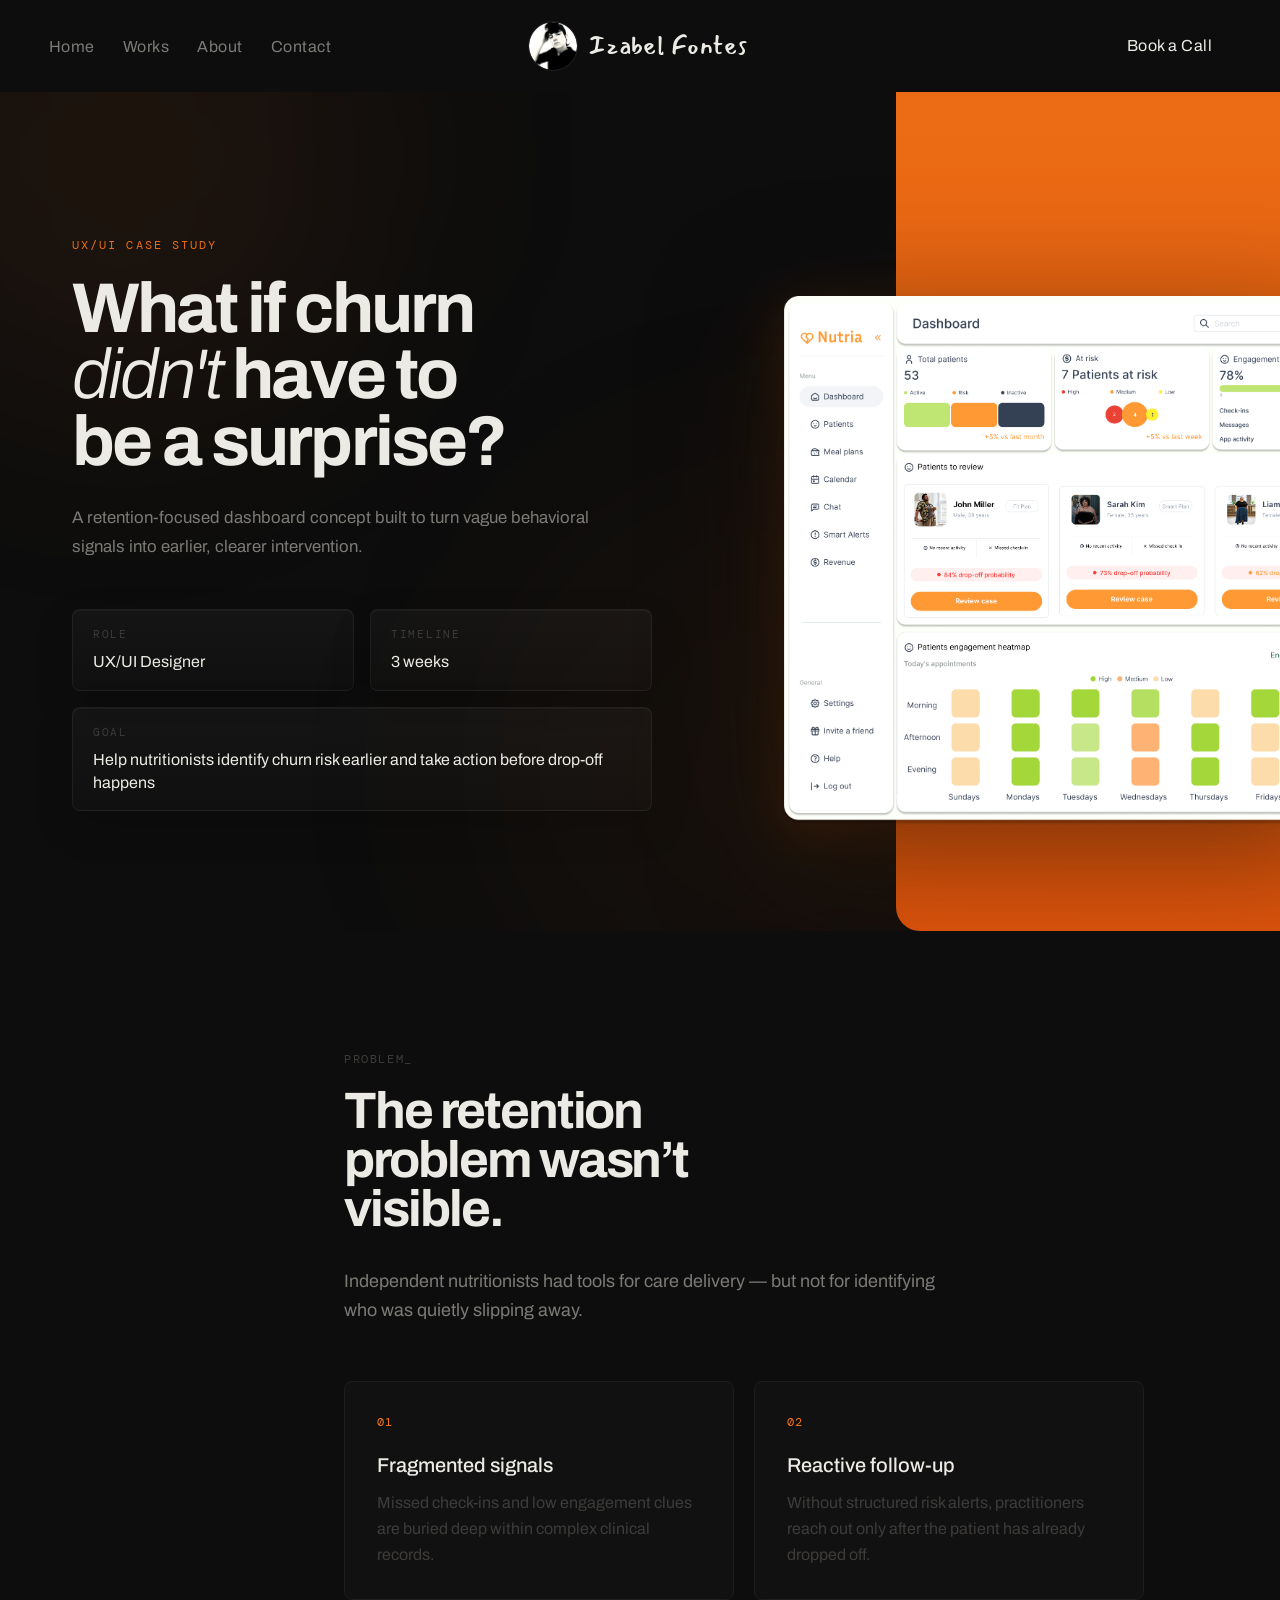
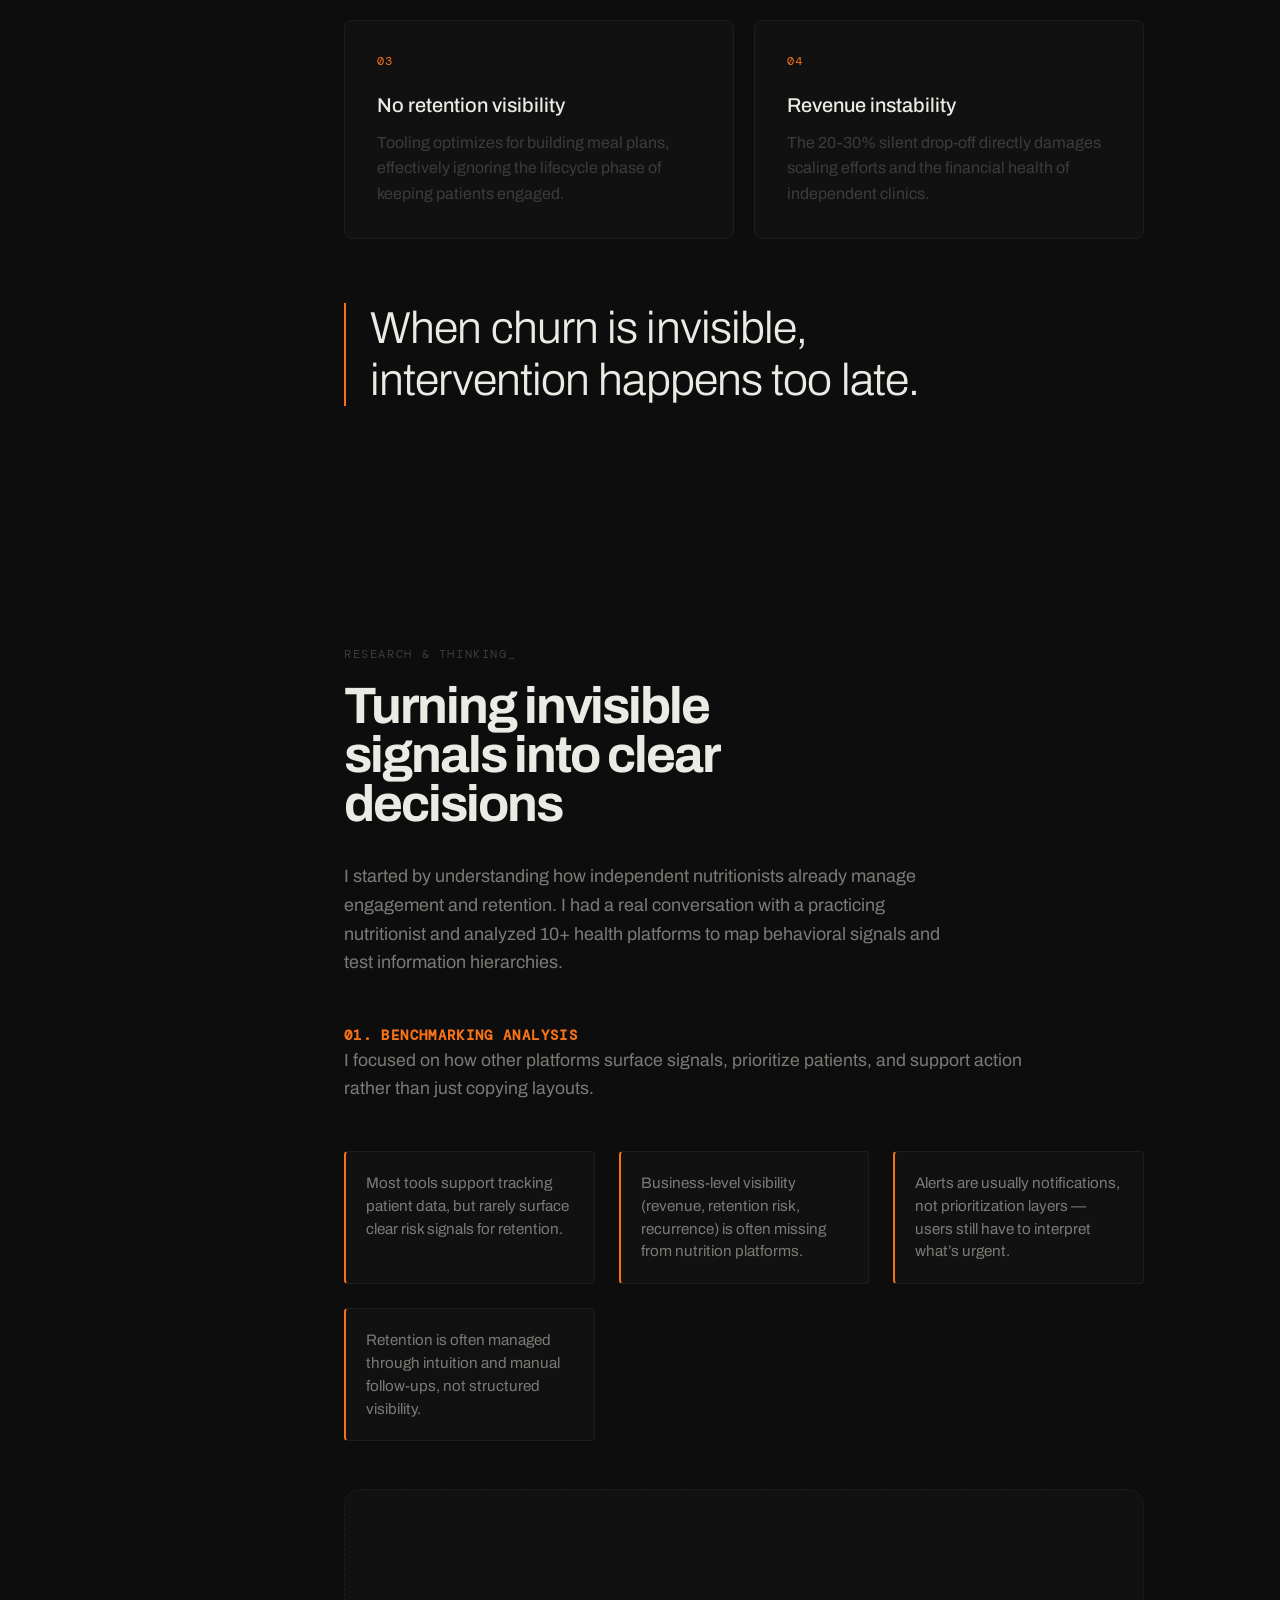
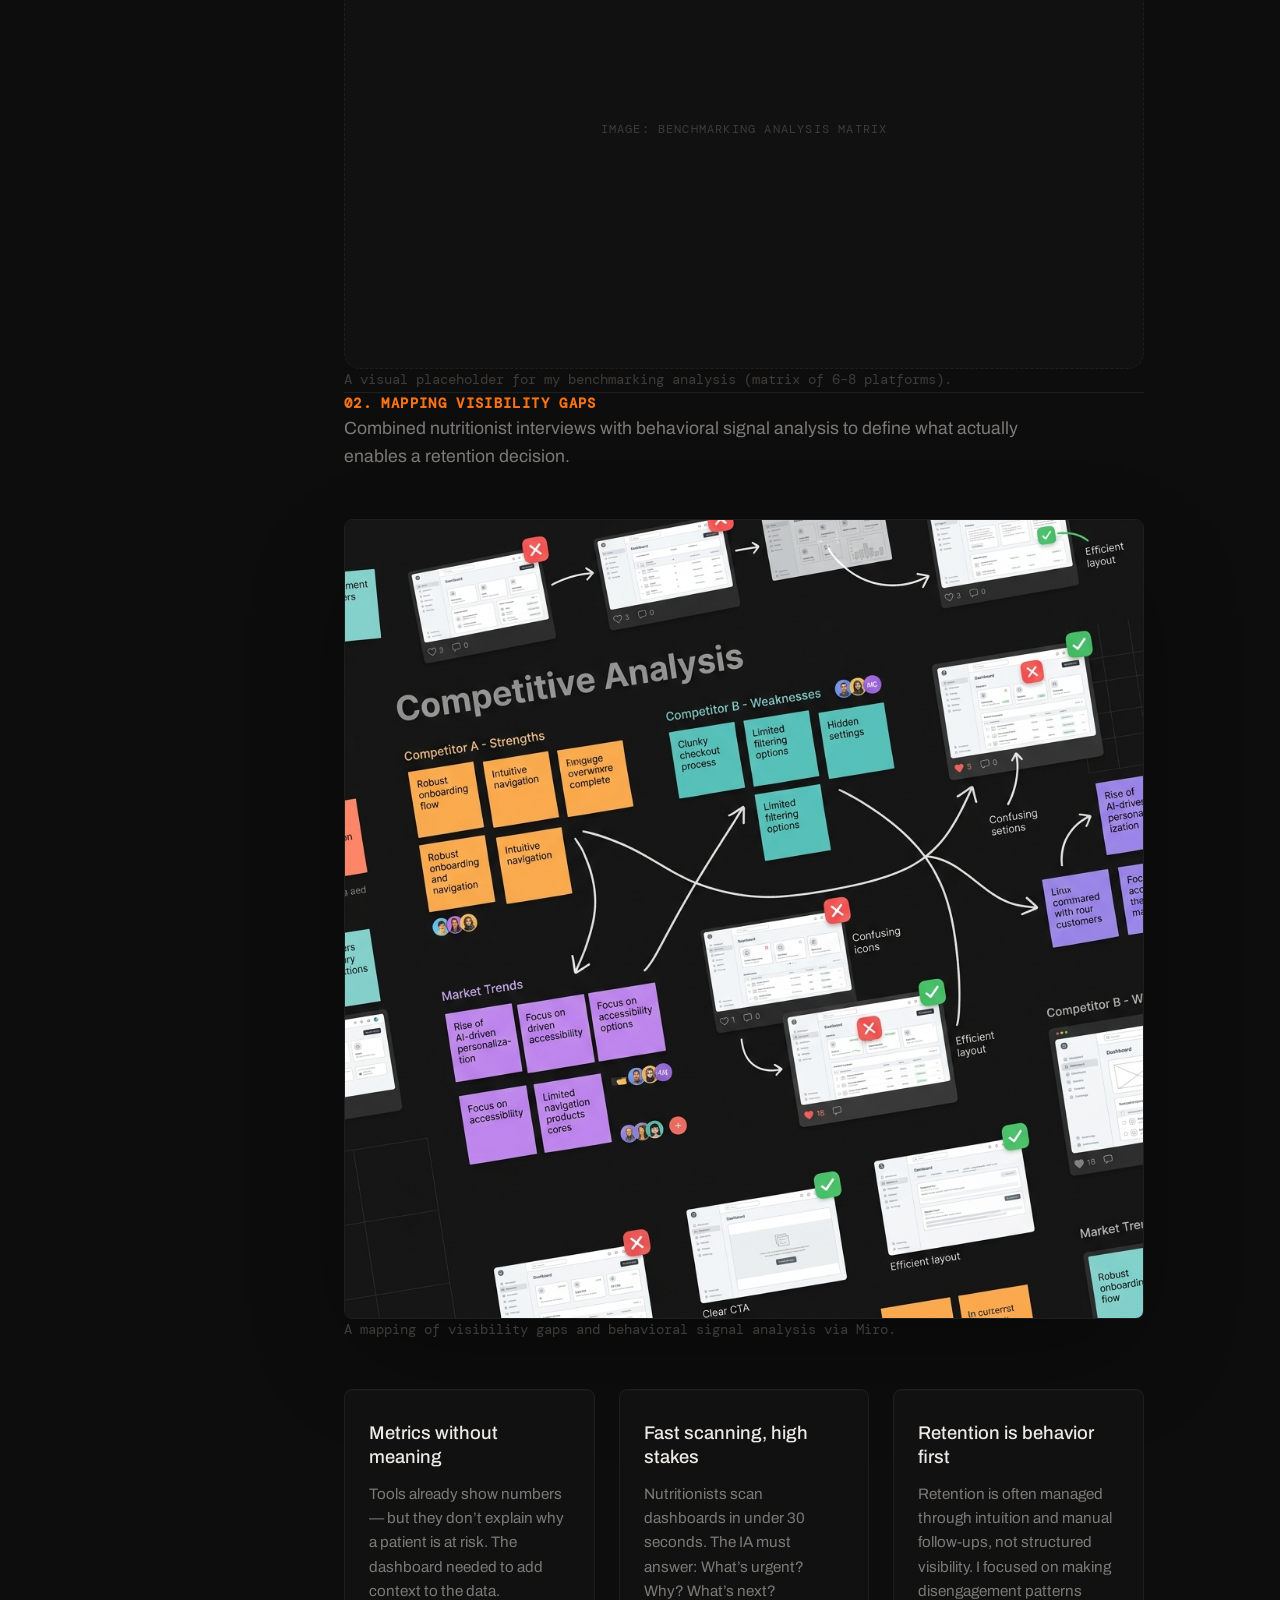
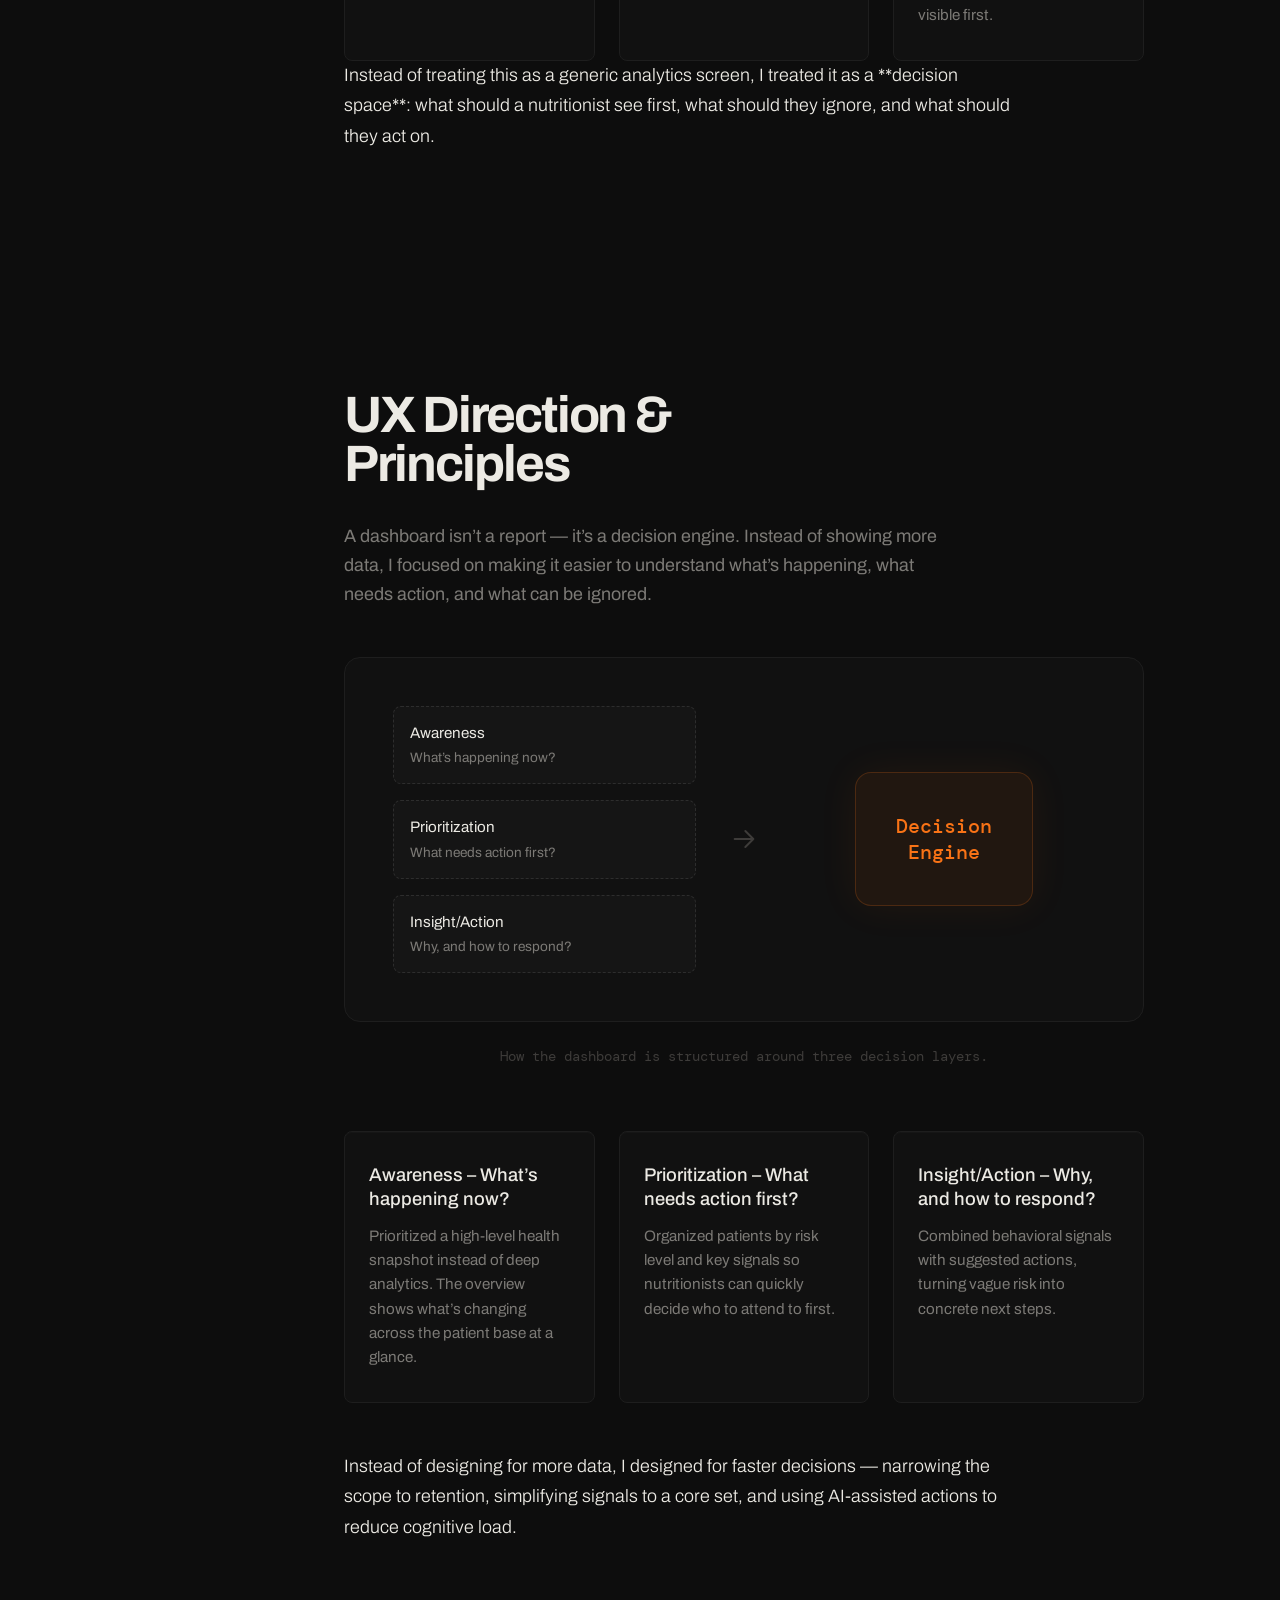
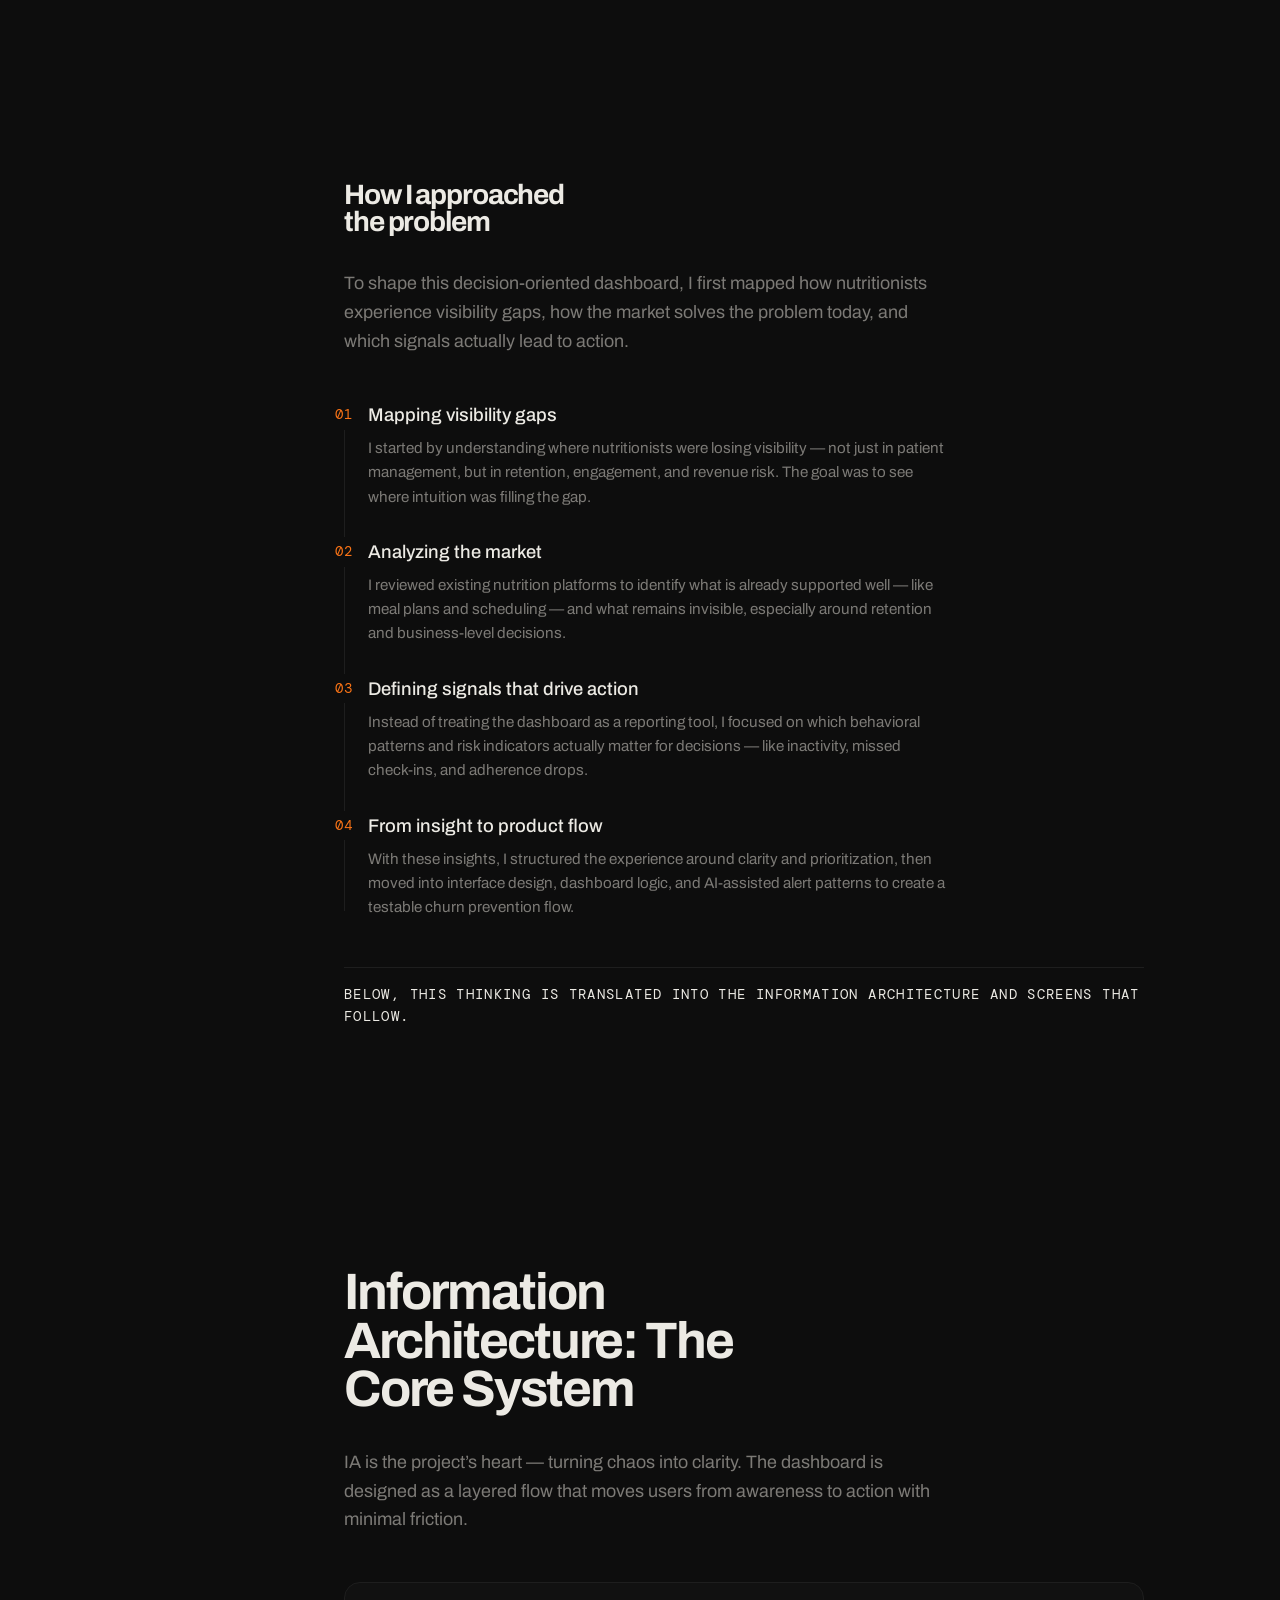
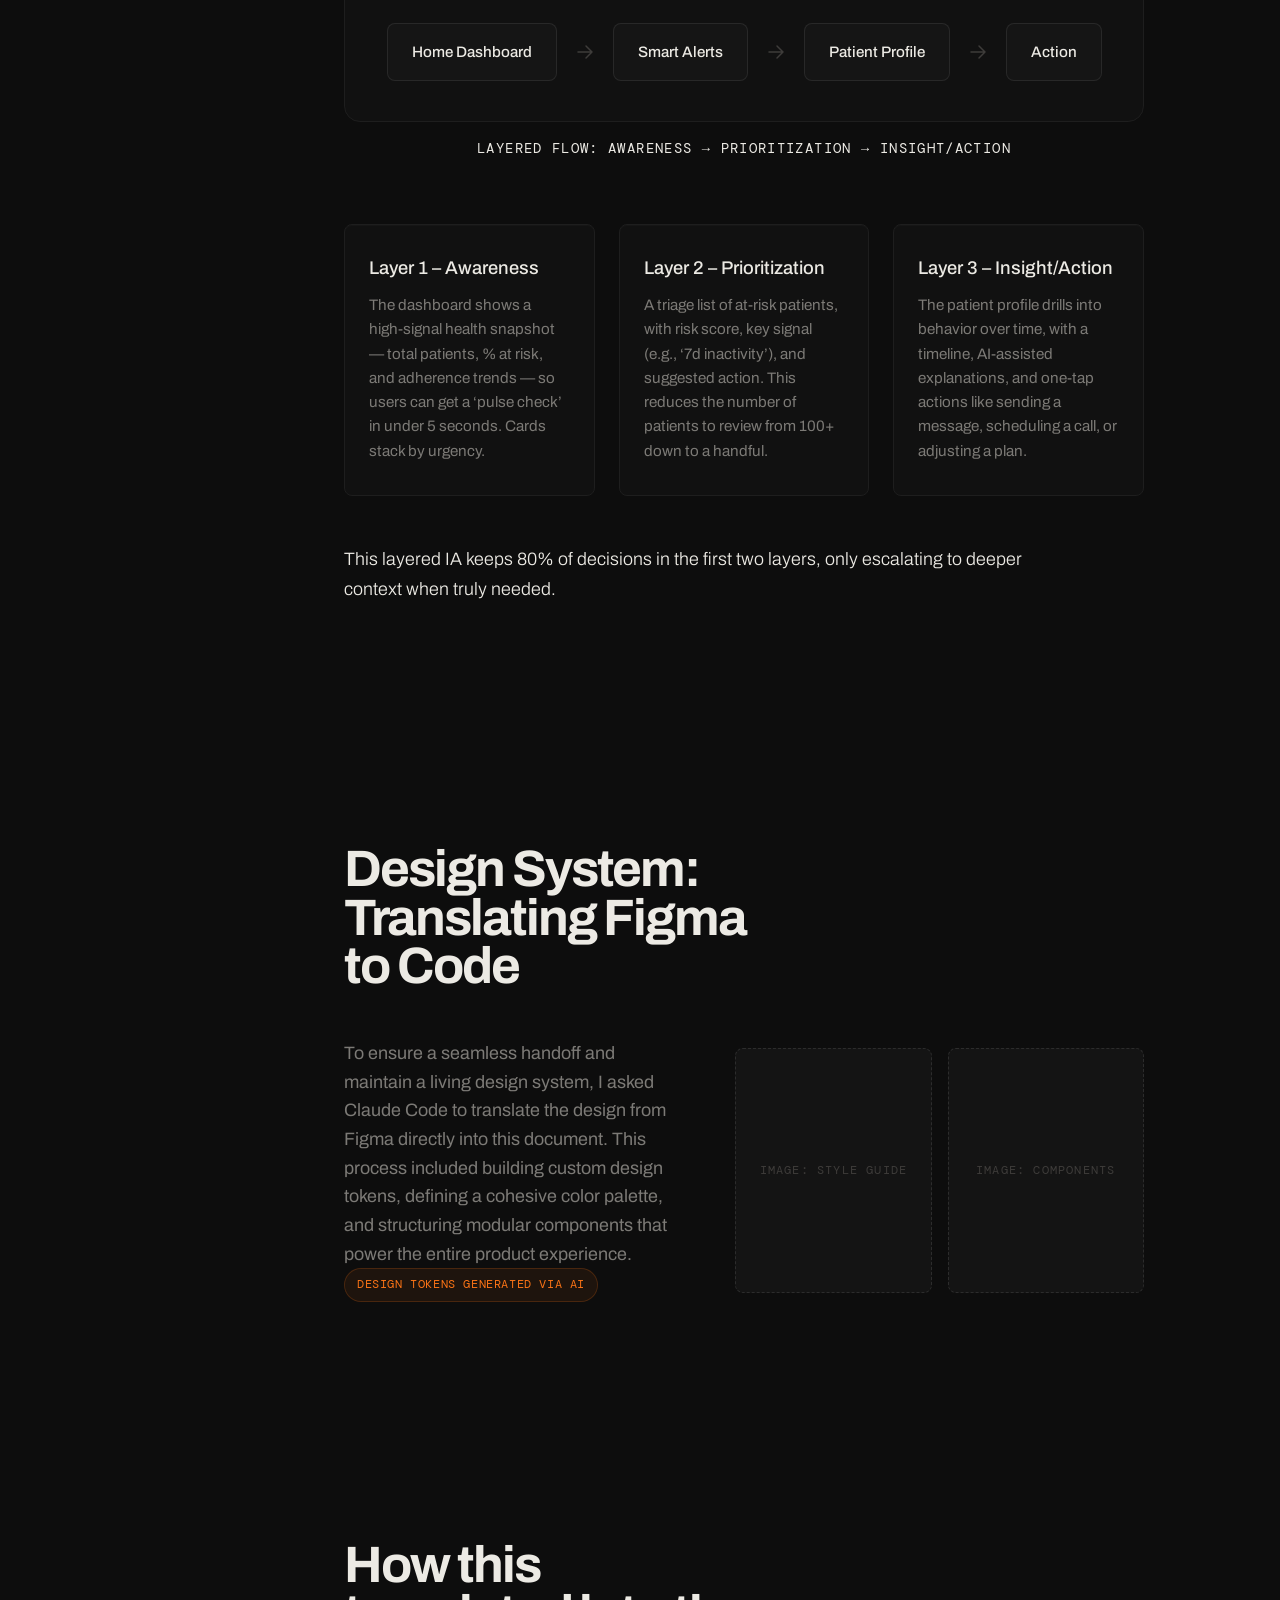
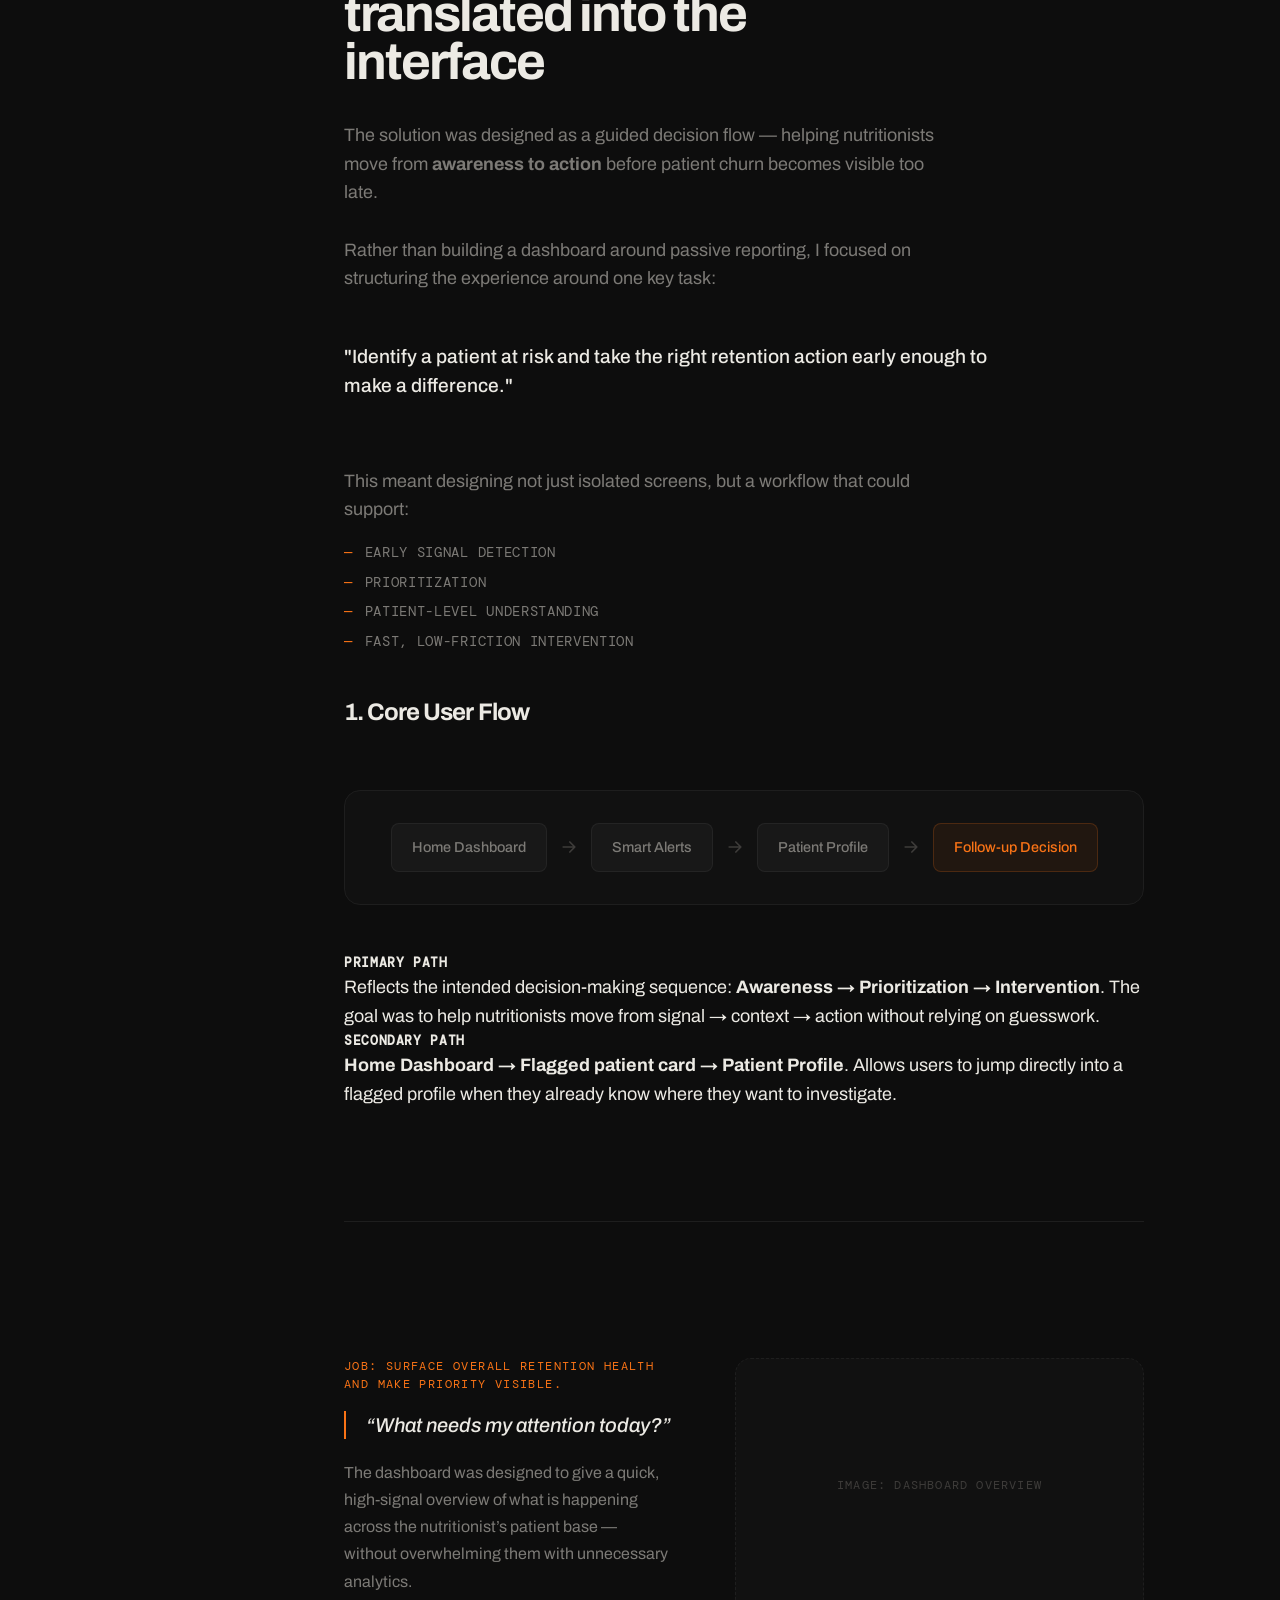
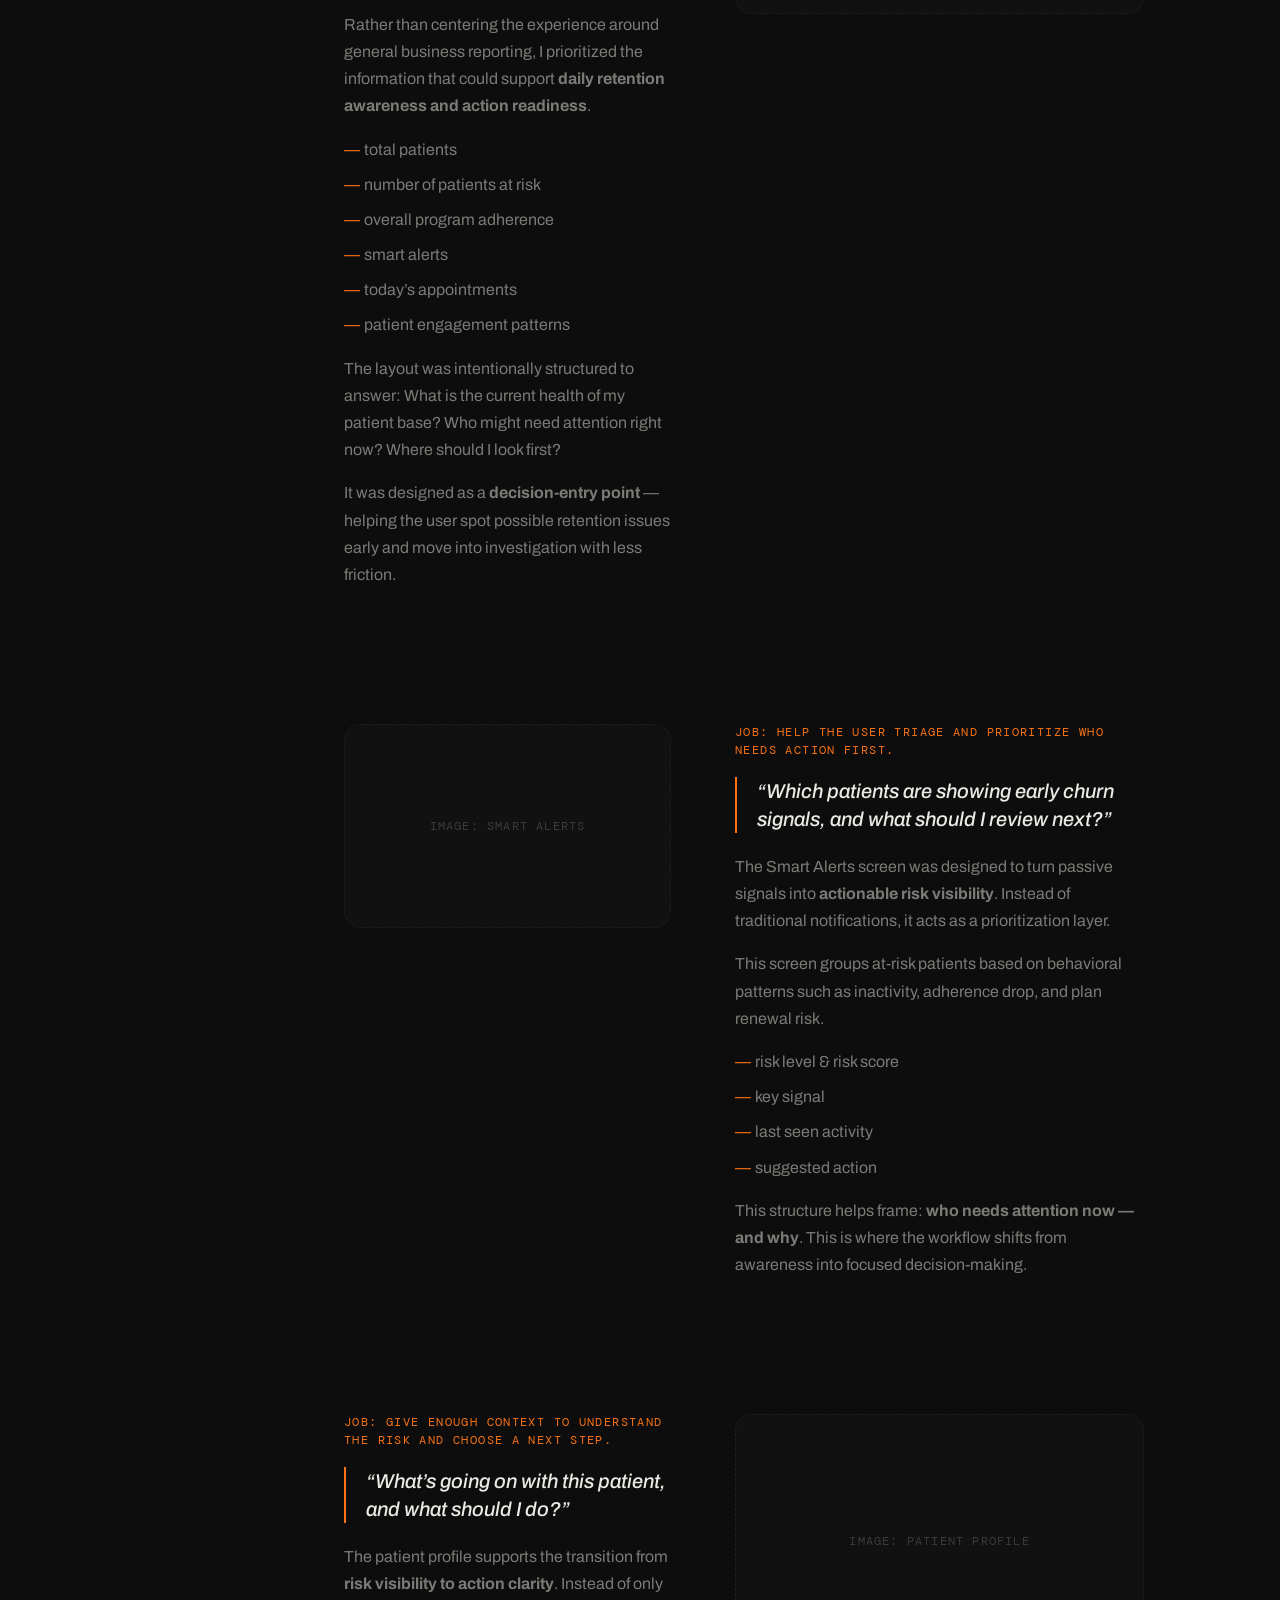
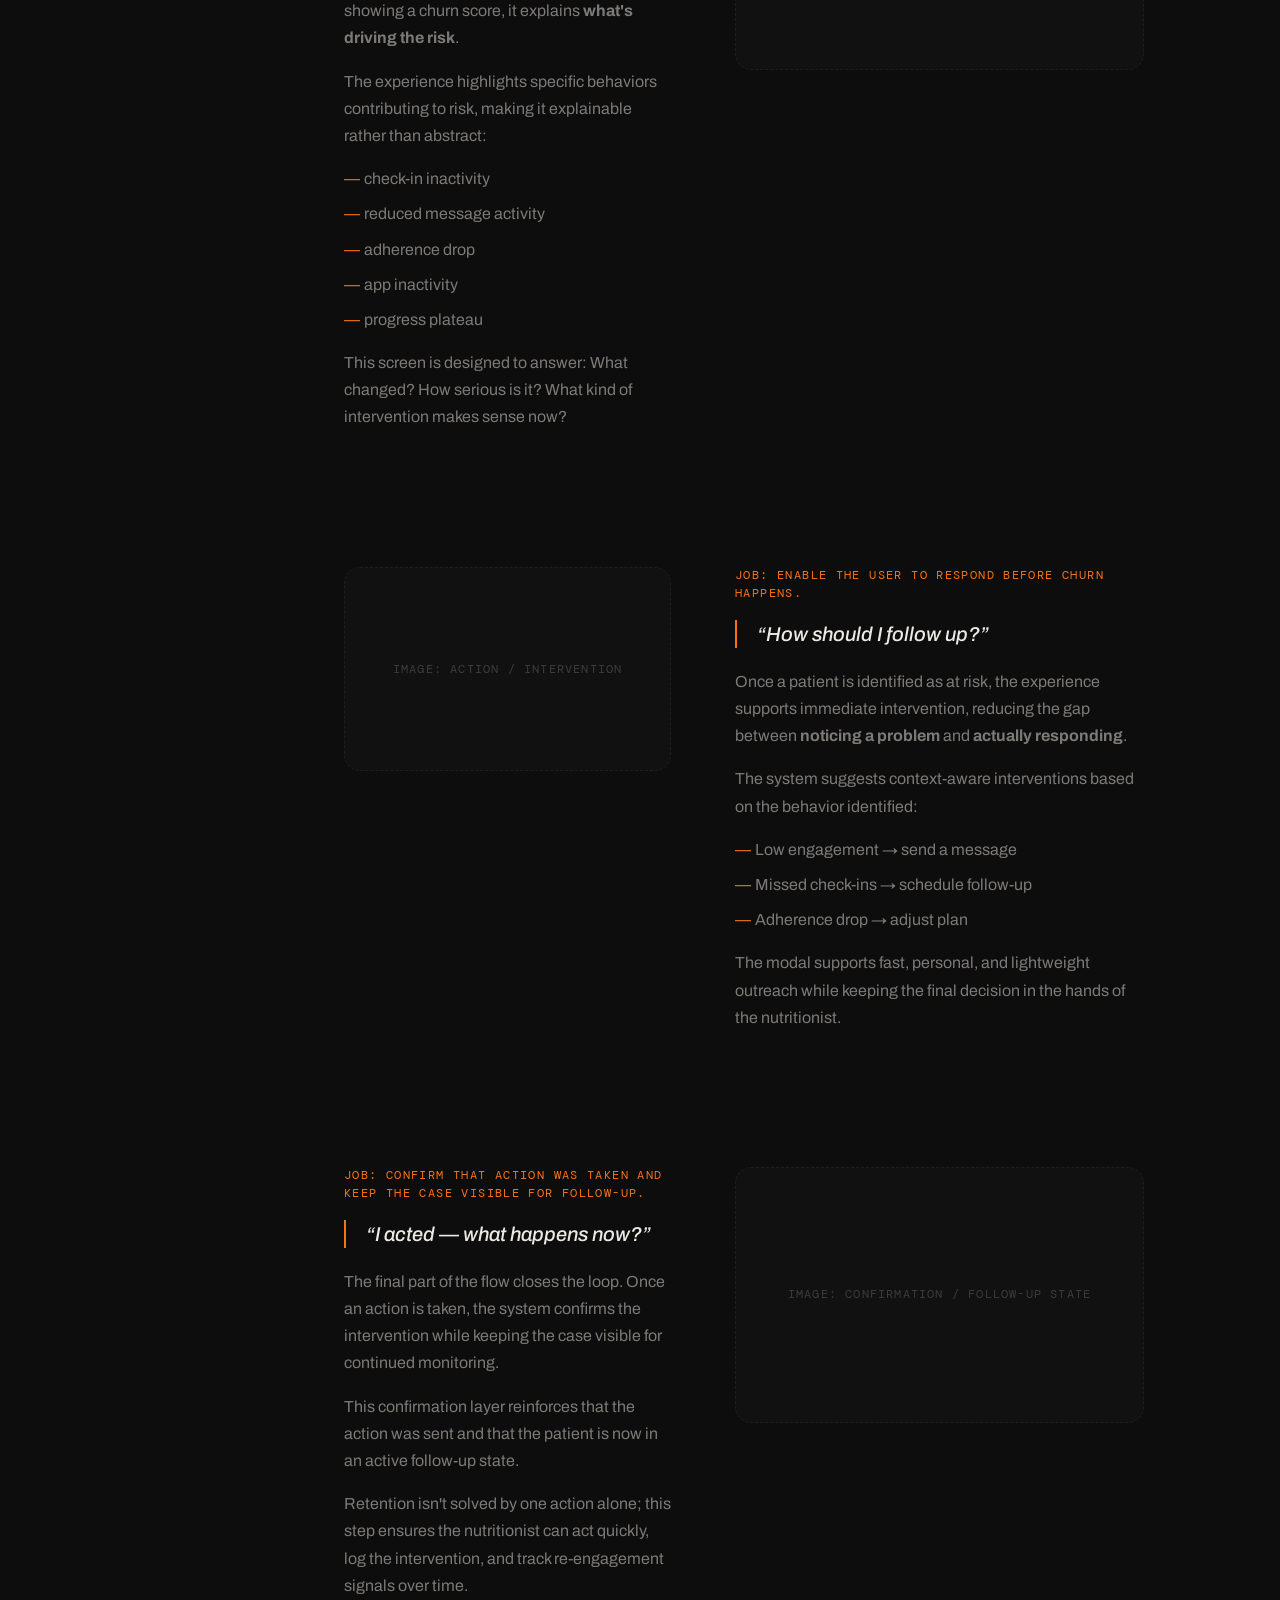
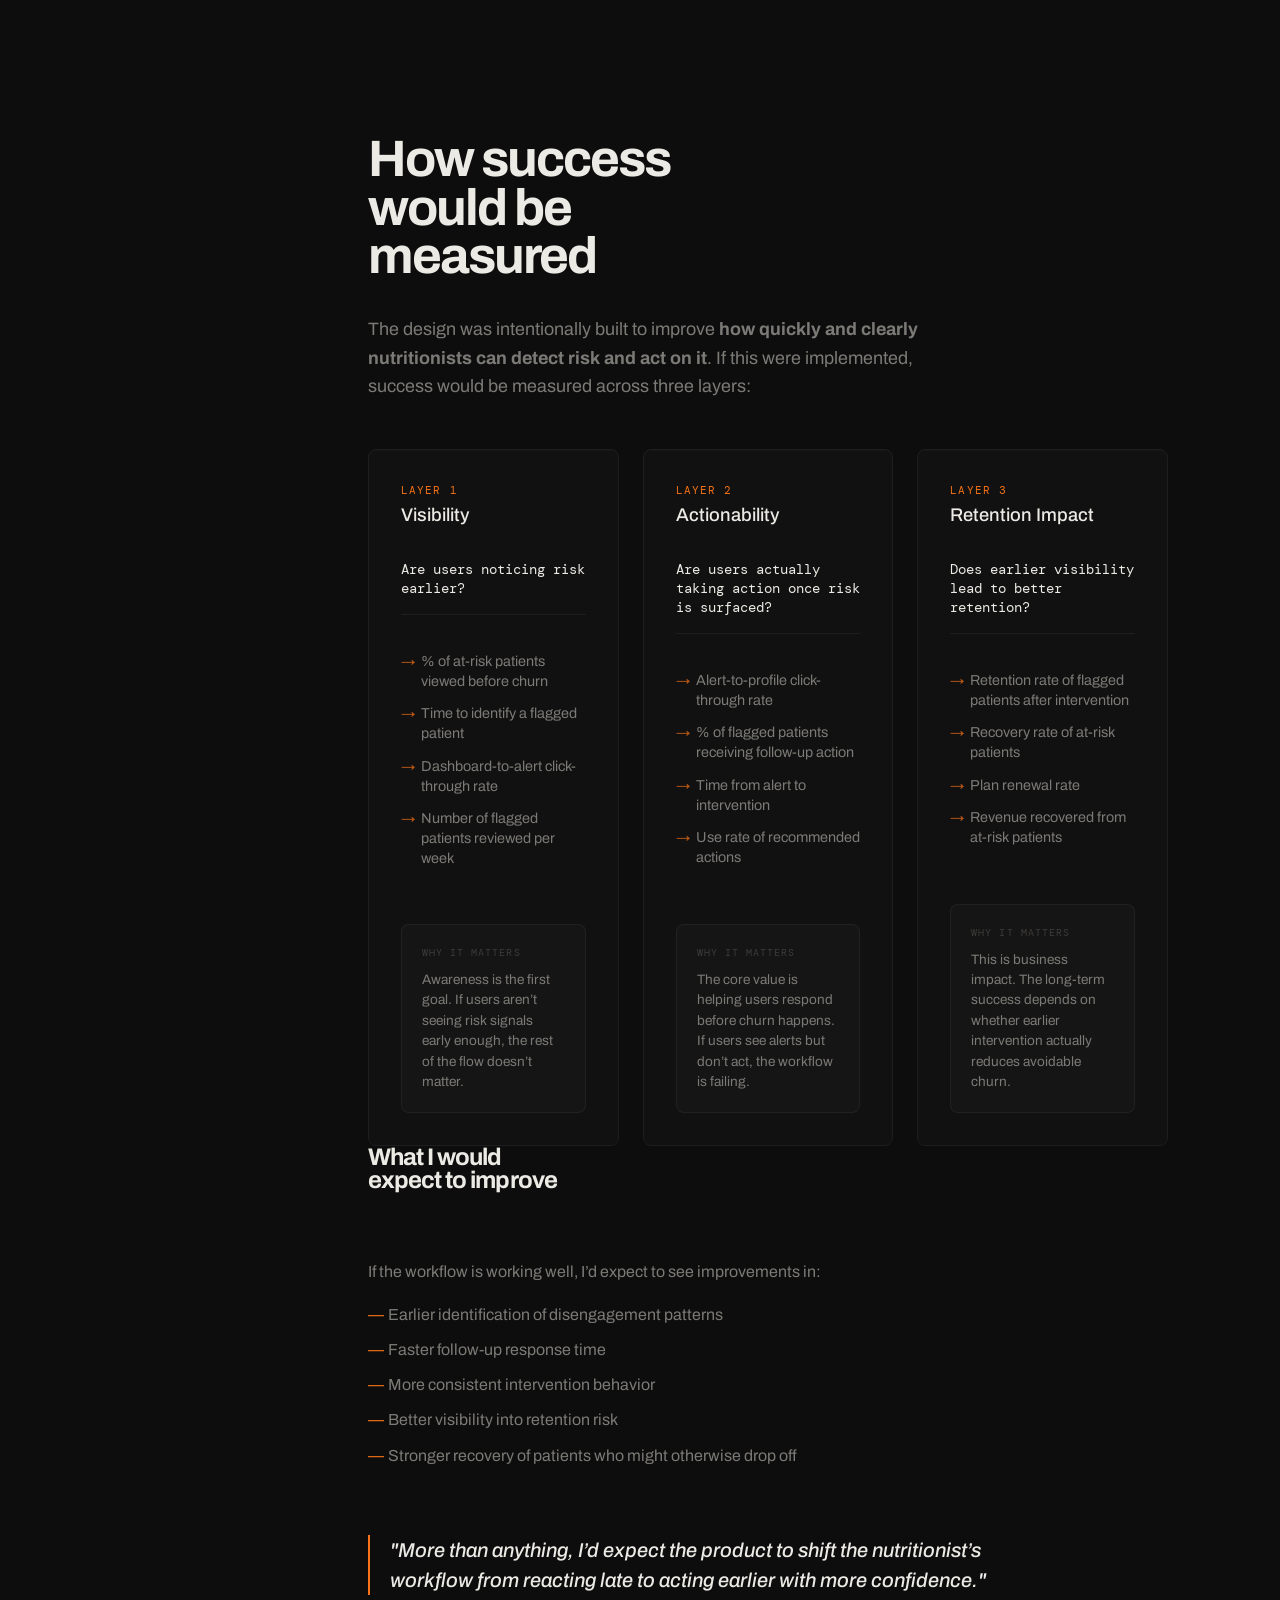
==== Projects/nutria/nutria.html @ dfd11c9e "feat: complete Nutria case study with research visuals, strategic impact, and refined storytelling" ====
<!DOCTYPE html>
<html lang="en">

<head>
  <meta charset="UTF-8" />
  <meta name="viewport" content="width=device-width, initial-scale=1.0" />
  <title>Nutria — Case Study</title>

  <!-- Fonts -->
  <link rel="preconnect" href="https://fonts.googleapis.com" />
  <link rel="preconnect" href="https://fonts.gstatic.com" crossorigin />
  <link
    href="https://fonts.googleapis.com/css2?family=Playfair+Display:ital,wght@0,400;0,700;0,900;1,400;1,700&family=Source+Serif+4:ital,opsz,wght@0,8..60,300;0,8..60,400;0,8..60,500;1,8..60,300;1,8..60,400&family=JetBrains+Mono:wght@400;500&display=swap"
    rel="stylesheet" />
  <link
    href="https://fonts.googleapis.com/css2?family=Archivo:ital,wght@0,300;0,400;0,500;0,600;0,700;1,300;1,400&family=Cormorant+Garamond:ital,wght@0,400;0,500;1,400;1,500;1,600&family=DM+Mono:ital,wght@0,300;0,400;0,500;1,400&family=Mansalva&display=swap"
    rel="stylesheet" />

  <!-- Styles -->
  <link rel="stylesheet" href="../../style.css" />
  <link rel="stylesheet" href="./style.css" />
</head>

<body>

  <!-- ============================================================
       NAV — links LEFT · name CENTER · CTA RIGHT
       ============================================================ -->
  <nav id="nav">

    <!-- Left: navigation links -->
    <ul class="nav-links">
      <li><a href="../../index.html">Home</a></li>
      <li><a href="../../index.html#works">Works</a></li>
      <li><a href="../../index.html#about">About</a></li>
      <li><a href="../../index.html#contact">Contact</a></li>
    </ul>

    <!-- Center: photo + name → email on scroll -->
    <div class="nav-center">
      <div class="nav-brand">
        <div class="nav-photo">
          <img src="../../assets/images/izzy.png" alt="Izabel Fontes">
        </div>
        <div class="nav-text-swap">
          <span class="nav-name">Izabel Fontes</span>
          <a href="mailto:fontez.izabel@gmail.com?subject=Vamos%20conversar"
            class="nav-email mono">fontez.izabel@gmail.com</a>
        </div>
      </div>
    </div>

    <!-- Right: CTA -->
    <div class="nav-right">
      <a href="https://calendly.com/izabel-fontes/15min" class="btn-nav" target="_blank" rel="noopener">Book a Call</a>
    </div>

  </nav>

  <main class="case-study-page">

    <!-- HERO -->
    <section class="case-hero" id="overview">

      <div class="case-orb case-orb-1" aria-hidden="true"></div>
      <div class="case-orb case-orb-2" aria-hidden="true"></div>
      <div class="case-hero-accent" aria-hidden="true"></div>

      <div class="case-hero-layout">

        <div class="case-hero-copy reveal">
          <p class="case-eyebrow mono">UX/UI Case Study</p>

          <h1 class="case-title">
            What if churn<br />
            <em class="case-title-em">didn't</em> have to<br />
            be a surprise?
          </h1>

          <p class="case-description">
            A retention-focused dashboard concept built to turn vague behavioral
            signals into earlier, clearer intervention.
          </p>

          <div class="case-meta-bento">

            <div class="case-meta-card reveal reveal-delay-1">
              <span class="case-meta-label mono">Role</span>
              <p>UX/UI Designer</p>
            </div>

            <div class="case-meta-card reveal reveal-delay-2">
              <span class="case-meta-label mono">Timeline</span>
              <p>3 weeks</p>
            </div>

            <div class="case-meta-card case-meta-card--wide reveal reveal-delay-3">
              <span class="case-meta-label mono">Goal</span>
              <p>
                Help nutritionists identify churn risk earlier and take action before drop-off happens
              </p>
            </div>

          </div>
        </div>

        <div class="case-hero-visual reveal reveal-delay-2">
          <img src="../../assets/images/nutria_hero_image.png" alt="Nutria dashboard preview" loading="eager"
            decoding="async" />
        </div>

      </div>
    </section>


    <!-- PROBLEM -->
    <section class="case-section case-challenge" id="problem">
      <div class="case-section-inner">

        <div class="case-section-heading reveal">
          <p class="case-section-eyebrow mono">Problem_</p>
          <h2 class="case-section-title">
            The retention problem wasn’t visible.
          </h2>
          <p class="case-section-subtitle">
            Independent nutritionists had tools for care delivery — but not for identifying who was quietly slipping
            away.
          </p>
        </div>

        <div class="case-problem-grid reveal">
          <div class="case-problem-card">
            <span class="problem-card-icon">01</span>
            <h3 class="problem-card-title">Fragmented signals</h3>
            <p class="problem-card-desc">Missed check-ins and low engagement clues are buried deep within complex
              clinical records.</p>
          </div>
          <div class="case-problem-card">
            <span class="problem-card-icon">02</span>
            <h3 class="problem-card-title">Reactive follow-up</h3>
            <p class="problem-card-desc">Without structured risk alerts, practitioners reach out only after the patient
              has already dropped off.</p>
          </div>
          <div class="case-problem-card">
            <span class="problem-card-icon">03</span>
            <h3 class="problem-card-title">No retention visibility</h3>
            <p class="problem-card-desc">Tooling optimizes for building meal plans, effectively ignoring the lifecycle
              phase of keeping patients engaged.</p>
          </div>
          <div class="case-problem-card">
            <span class="problem-card-icon">04</span>
            <h3 class="problem-card-title">Revenue instability</h3>
            <p class="problem-card-desc">The 20-30% silent drop-off directly damages scaling efforts and the financial
              health of independent clinics.</p>
          </div>
        </div>

        <div class="case-problem-insight reveal reveal-delay-1">
          <h3 class="insight-text">When churn is invisible,<br> intervention happens too late.</h3>
        </div>

      </div>
    </section>

    <!-- RESEARCH -->
    <!-- RESEARCH & THINKING -->
    <section class="case-section case-research" id="research">
      <div class="case-section-inner">

        <div class="case-section-heading reveal">
          <p class="case-section-eyebrow mono">Research & Thinking_</p>
          <h2 class="case-section-title">Turning invisible signals into clear decisions</h2>
          <p class="case-section-subtitle">
            I started by understanding how independent nutritionists already manage engagement and retention. I had a real conversation with a practicing nutritionist and analyzed 10+ health platforms to map behavioral signals and test information hierarchies.
          </p>
        </div>

        <!-- Part 1: Benchmarking -->
        <div class="research-sub-section reveal mt-5">
          <h3 class="research-sub-title mono">01. Benchmarking Analysis</h3>
          <p class="research-sub-desc mt-2">I focused on how other platforms surface signals, prioritize patients, and support action rather than just copying layouts.</p>
          
          <div class="benchmarking-insights mt-4">
            <div class="benchmarking-card">
              <p class="benchmarking-card-text">Most tools support tracking patient data, but rarely surface clear risk signals for retention.</p>
            </div>
            <div class="benchmarking-card">
              <p class="benchmarking-card-text">Business-level visibility (revenue, retention risk, recurrence) is often missing from nutrition platforms.</p>
            </div>
            <div class="benchmarking-card">
              <p class="benchmarking-card-text">Alerts are usually notifications, not prioritization layers — users still have to interpret what’s urgent.</p>
            </div>
            <div class="benchmarking-card">
              <p class="benchmarking-card-text">Retention is often managed through intuition and manual follow‑ups, not structured visibility.</p>
            </div>
          </div>

          <div class="benchmarking-snapshot mt-5">
            <div class="benchmarking-visual-placeholder">
              <span>Image: Benchmarking Analysis Matrix</span>
            </div>
            <p class="diagram-caption">A visual placeholder for my benchmarking analysis (matrix of 6–8 platforms).</p>
          </div>
        </div>

        <!-- Part 2: Thinking & Gaps -->
        <div class="research-sub-section reveal mt-5 pt-5" style="border-top: 1px solid var(--border);">
          <h3 class="research-sub-title mono">02. Mapping Visibility Gaps</h3>
          <p class="research-sub-desc mt-2">Combined nutritionist interviews with behavioral signal analysis to define what actually enables a retention decision.</p>

          <div class="case-research-snapshot mt-4">
            <img src="assets/research_figjam.png" alt="UX Research Board" class="research-figjam-image">
            <p class="diagram-caption">A mapping of visibility gaps and behavioral signal analysis via Miro.</p>
          </div>

          <div class="case-research-grid mt-4">
            <div class="case-research-card">
              <h3 class="research-card-title">Metrics without meaning</h3>
              <p class="research-card-desc">Tools already show numbers — but they don’t explain why a patient is at risk. The dashboard needed to add context to the data.</p>
            </div>
            <div class="case-research-card">
              <h3 class="research-card-title">Fast scanning, high stakes</h3>
              <p class="research-card-desc">Nutritionists scan dashboards in under 30 seconds. The IA must answer: What’s urgent? Why? What’s next?</p>
            </div>
            <div class="case-research-card">
              <h3 class="research-card-title">Retention is behavior first</h3>
              <p class="research-card-desc">Retention is often managed through intuition and manual follow‑ups, not structured visibility. I focused on making disengagement patterns visible first.</p>
            </div>
          </div>
        </div>

        <div class="case-research-wrapup reveal mt-5">
          <p class="research-wrapup-text">
            Instead of treating this as a generic analytics screen, I treated it as a **decision space**: what should a nutritionist see first, what should they ignore, and what should they act on.
          </p>
        </div>

      </div>
    </section>

        <!-- STRATEGY / UX DIRECTION -->
        <section class="case-section case-strategy" id="strategy">
          <div class="case-section-inner">

            <div class="case-section-heading reveal">
              <h2 class="case-section-title">
                UX Direction & Principles
              </h2>
              <p class="case-section-subtitle mt-2">
                A dashboard isn’t a report — it’s a decision engine. Instead of showing more data, I focused on making it easier to understand what’s happening, what needs action, and what can be ignored.
              </p>
            </div>

            <!-- DIAGRAM -->
            <div class="strategy-diagram-wrap reveal mt-4">
              <div class="strategy-diagram">
                <div class="diagram-inputs">
                  <div class="diagram-box">Awareness<span class="diagram-sub">What’s happening now?</span></div>
                  <div class="diagram-box">Prioritization<span class="diagram-sub">What needs action first?</span></div>
                  <div class="diagram-box">Insight/Action<span class="diagram-sub">Why, and how to respond?</span></div>
                </div>
                <div class="diagram-arrow">
                  <svg width="32" height="32" viewBox="0 0 24 24" fill="none" stroke="currentColor"><path d="M5 12h14m0 0l-6-6m6 6l-6 6" stroke-width="1.5" stroke-linecap="round" stroke-linejoin="round"/></svg>
                </div>
                <div class="diagram-core">
                  <div class="diagram-core-box">Decision<br>Engine</div>
                </div>
              </div>
              <p class="diagram-caption">How the dashboard is structured around three decision layers.</p>
            </div>

            <!-- CARDS -->
            <div class="case-research-grid reveal mt-4">
              <div class="case-research-card">
                <h3 class="research-card-title">Awareness – What’s happening now?</h3>
                <p class="research-card-desc">Prioritized a high‑level health snapshot instead of deep analytics. The overview shows what’s changing across the patient base at a glance.</p>
              </div>
              <div class="case-research-card">
                <h3 class="research-card-title">Prioritization – What needs action first?</h3>
                <p class="research-card-desc">Organized patients by risk level and key signals so nutritionists can quickly decide who to attend to first.</p>
              </div>
              <div class="case-research-card">
                <h3 class="research-card-title">Insight/Action – Why, and how to respond?</h3>
                <p class="research-card-desc">Combined behavioral signals with suggested actions, turning vague risk into concrete next steps.</p>
              </div>
            </div>

            <!-- WRAPUP -->
            <div class="case-research-wrapup reveal mt-4">
              <p class="research-wrapup-text">
                Instead of designing for more data, I designed for faster decisions — narrowing the scope to retention, simplifying signals to a core set, and using AI‑assisted actions to reduce cognitive load.
              </p>
            </div>

          </div>
        </section>

        <!-- RESEARCH & THINKING (PROCESS) -->
        <section class="case-section case-process" id="process">
          <div class="case-section-inner">

            <div class="case-section-heading reveal">
              <h3 class="case-section-title" style="font-size: 1.75rem;">
                How I approached the problem
              </h3>
              <p class="case-section-subtitle mt-2">
                To shape this decision‑oriented dashboard, I first mapped how nutritionists experience visibility gaps, how the market solves the problem today, and which signals actually lead to action.
              </p>
            </div>

            <div class="process-blocks reveal mt-4">
              <div class="process-block">
                <span class="process-block-num mono">01</span>
                <div class="process-block-content">
                  <h4 class="process-block-title">Mapping visibility gaps</h4>
                  <p class="process-block-desc">I started by understanding where nutritionists were losing visibility — not just in patient management, but in retention, engagement, and revenue risk. The goal was to see where intuition was filling the gap.</p>
                </div>
              </div>
              <div class="process-block">
                <span class="process-block-num mono">02</span>
                <div class="process-block-content">
                  <h4 class="process-block-title">Analyzing the market</h4>
                  <p class="process-block-desc">I reviewed existing nutrition platforms to identify what is already supported well — like meal plans and scheduling — and what remains invisible, especially around retention and business‑level decisions.</p>
                </div>
              </div>
              <div class="process-block">
                <span class="process-block-num mono">03</span>
                <div class="process-block-content">
                  <h4 class="process-block-title">Defining signals that drive action</h4>
                  <p class="process-block-desc">Instead of treating the dashboard as a reporting tool, I focused on which behavioral patterns and risk indicators actually matter for decisions — like inactivity, missed check‑ins, and adherence drops.</p>
                </div>
              </div>
              <div class="process-block">
                <span class="process-block-num mono">04</span>
                <div class="process-block-content">
                  <h4 class="process-block-title">From insight to product flow</h4>
                  <p class="process-block-desc">With these insights, I structured the experience around clarity and prioritization, then moved into interface design, dashboard logic, and AI‑assisted alert patterns to create a testable churn prevention flow.</p>
                </div>
              </div>
            </div>

            <div class="process-divider reveal mt-4">
              <hr class="subtle-hr">
              <p class="process-note mono text-muted mt-2" style="font-size: 0.85rem;">Below, this thinking is translated into the information architecture and screens that follow.</p>
            </div>

          </div>
        </section>

        <!-- INFORMATION ARCHITECTURE -->
        <section class="case-section case-ia" id="architecture">
          <div class="case-section-inner">
            
            <div class="case-section-heading reveal">
              <h2 class="case-section-title">Information Architecture: The Core System</h2>
              <p class="case-section-subtitle mt-2">IA is the project’s heart — turning chaos into clarity. The dashboard is designed as a layered flow that moves users from awareness to action with minimal friction.</p>
            </div>

            <div class="ia-flow-diagram-wrap reveal mt-4">
              <div class="ia-flow-diagram">
                <div class="ia-flow-node">Home Dashboard</div>
                <div class="ia-flow-arrow"><svg fill="none" stroke="currentColor" viewBox="0 0 24 24" width="24" height="24"><path stroke-linecap="round" stroke-linejoin="round" stroke-width="1.5" d="M5 12h14m0 0l-6-6m6 6l-6 6"></path></svg></div>
                <div class="ia-flow-node">Smart Alerts</div>
                <div class="ia-flow-arrow"><svg fill="none" stroke="currentColor" viewBox="0 0 24 24" width="24" height="24"><path stroke-linecap="round" stroke-linejoin="round" stroke-width="1.5" d="M5 12h14m0 0l-6-6m6 6l-6 6"></path></svg></div>
                <div class="ia-flow-node">Patient Profile</div>
                <div class="ia-flow-arrow"><svg fill="none" stroke="currentColor" viewBox="0 0 24 24" width="24" height="24"><path stroke-linecap="round" stroke-linejoin="round" stroke-width="1.5" d="M5 12h14m0 0l-6-6m6 6l-6 6"></path></svg></div>
                <div class="ia-flow-node">Action</div>
              </div>
              <p class="ia-flow-caption mono text-muted mt-2 text-center" style="font-size: 0.85rem; text-align: center;">Layered flow: Awareness → Prioritization → Insight/Action</p>
            </div>

            <div class="case-research-grid reveal mt-4">
              <div class="case-research-card">
                <h3 class="research-card-title">Layer 1 – Awareness</h3>
                <p class="research-card-desc">The dashboard shows a high‑signal health snapshot — total patients, % at risk, and adherence trends — so users can get a ‘pulse check’ in under 5 seconds. Cards stack by urgency.</p>
              </div>
              <div class="case-research-card">
                <h3 class="research-card-title">Layer 2 – Prioritization</h3>
                <p class="research-card-desc">A triage list of at‑risk patients, with risk score, key signal (e.g., ‘7d inactivity’), and suggested action. This reduces the number of patients to review from 100+ down to a handful.</p>
              </div>
              <div class="case-research-card">
                <h3 class="research-card-title">Layer 3 – Insight/Action</h3>
                <p class="research-card-desc">The patient profile drills into behavior over time, with a timeline, AI‑assisted explanations, and one‑tap actions like sending a message, scheduling a call, or adjusting a plan.</p>
              </div>
            </div>

            <div class="case-research-wrapup reveal mt-4">
              <p class="research-wrapup-text">
                This layered IA keeps 80% of decisions in the first two layers, only escalating to deeper context when truly needed.
              </p>
            </div>

          </div>
        </section>

        <!-- DESIGN SYSTEM -->
        <section class="case-section case-design-system" id="design-system">
          <div class="case-section-inner">
            
            <div class="case-section-heading reveal">
              <h2 class="case-section-title">Design System: Translating Figma to Code</h2>
            </div>

            <div class="ds-split-layout reveal mt-4">
              <div class="ds-text-side">
                <p class="case-section-subtitle" style="margin-top: 0; max-width: 100%;">
                  To ensure a seamless handoff and maintain a living design system, I asked Claude Code to translate the design from Figma directly into this document. This process included building custom design tokens, defining a cohesive color palette, and structuring modular components that power the entire product experience.
                </p>
                <div class="ds-token-tag mono mt-2">Design Tokens Generated via AI</div>
              </div>
              <div class="ds-visual-side">
                <div class="ds-image-grid">
                  <div class="ds-image-placeholder small">
                    <span class="placeholder-tag">Image: Style Guide</span>
                  </div>
                  <div class="ds-image-placeholder small">
                    <span class="placeholder-tag">Image: Components</span>
                  </div>
                </div>
              </div>
            </div>

          </div>
        </section>

        <!-- SOLUTION / INTERFACE -->
        <section class="case-section case-solution" id="solution">
          <div class="case-section-inner">

            <div class="case-section-heading reveal">
              <h2 class="case-section-title">How this translated into the interface</h2>
              <p class="case-section-subtitle mt-2">
                The solution was designed as a guided decision flow — helping nutritionists move from <strong>awareness to action</strong> before patient churn becomes visible too late.
                <br><br>
                Rather than building a dashboard around passive reporting, I focused on structuring the experience around one key task:
              </p>
              <blockquote class="">
                "Identify a patient at risk and take the right retention action early enough to make a difference."
              </blockquote>
              <p class="case-section-subtitle">
                This meant designing not just isolated screens, but a workflow that could support:
              </p>
              <ul class="intro-bullets mt-2">
                <li>Early signal detection</li>
                <li>Prioritization</li>
                <li>Patient-level understanding</li>
                <li>Fast, low-friction intervention</li>
              </ul>
            </div>

            <!-- 1. CORE USER FLOW -->
            <div class="case-section-heading reveal mt-5">
              <h3 class="case-section-title" style="font-size: 1.5rem;">1. Core User Flow</h3>
              <div class="product-flow-wrap mt-4">
                <div class="product-flow">
                  <div class="flow-step">
                    <span class="flow-label">Home Dashboard</span>
                  </div>
                  <div class="flow-arrow">
                    <svg width="20" height="20" viewBox="0 0 24 24" fill="none" stroke="currentColor" stroke-width="2" stroke-linecap="round" stroke-linejoin="round"><path d="M5 12h14m0 0l-6-6m6 6l-6 6"></path></svg>
                  </div>
                  <div class="flow-step">
                     <span class="flow-label">Smart Alerts</span>
                  </div>
                  <div class="flow-arrow">
                    <svg width="20" height="20" viewBox="0 0 24 24" fill="none" stroke="currentColor" stroke-width="2" stroke-linecap="round" stroke-linejoin="round"><path d="M5 12h14m0 0l-6-6m6 6l-6 6"></path></svg>
                  </div>
                  <div class="flow-step">
                    <span class="flow-label">Patient Profile</span>
                  </div>
                  <div class="flow-arrow">
                    <svg width="20" height="20" viewBox="0 0 24 24" fill="none" stroke="currentColor" stroke-width="2" stroke-linecap="round" stroke-linejoin="round"><path d="M5 12h14m0 0l-6-6m6 6l-6 6"></path></svg>
                  </div>
                  <div class="flow-step highlight">
                    <span class="flow-label">Follow-up Decision</span>
                  </div>
                </div>
                <div class="flow-paths mt-4">
                  <div class="flow-path-item mb-4">
                    <h4 class="mono text-orange" style="font-size: 0.8rem; letter-spacing: 0.05em;">Primary Path</h4>
                    <p class="text-muted mt-1">Reflects the intended decision-making sequence: <strong>Awareness → Prioritization → Intervention</strong>. The goal was to help nutritionists move from signal → context → action without relying on guesswork.</p>
                  </div>
                  <div class="flow-path-item">
                    <h4 class="mono text-orange" style="font-size: 0.8rem; letter-spacing: 0.05em;">Secondary Path</h4>
                    <p class="text-muted mt-1"><strong>Home Dashboard → Flagged patient card → Patient Profile</strong>. Allows users to jump directly into a flagged profile when they already know where they want to investigate.</p>
                  </div>
                </div>
              </div>
            </div>

            <!-- 2. SCREEN WALKTHROUGH -->
            <div class="interface-walkthrough mt-5">
              
              <hr class="subtle-hr reveal mb-5">

              <!-- Dashboard Overview -->
              <div class="walkthrough-block reveal">
                <div class="walkthrough-content">
                  <span class="walkthrough-job">Job: Surface overall retention health and make priority visible.</span>
                  <p class="walkthrough-mindset">“What needs my attention today?”</p>
                  <div class="walkthrough-explanation">
                    <p>The dashboard was designed to give a quick, high-signal overview of what is happening across the nutritionist’s patient base — without overwhelming them with unnecessary analytics.</p>
                    <p>Rather than centering the experience around general business reporting, I prioritized the information that could support <strong>daily retention awareness and action readiness</strong>.</p>
                    <ul>
                      <li>total patients</li>
                      <li>number of patients at risk</li>
                      <li>overall program adherence</li>
                      <li>smart alerts</li>
                      <li>today’s appointments</li>
                      <li>patient engagement patterns</li>
                    </ul>
                    <p>The layout was intentionally structured to answer: What is the current health of my patient base? Who might need attention right now? Where should I look first?</p>
                    <p>It was designed as a <strong>decision-entry point</strong> — helping the user spot possible retention issues early and move into investigation with less friction.</p>
                  </div>
                </div>
                <div class="walkthrough-visual">
                  <div class="walkthrough-image-placeholder">
                    <span class="placeholder-tag">Image: Dashboard Overview</span>
                  </div>
                </div>
              </div>

              <!-- Smart Alerts -->
              <div class="walkthrough-block reveal">
                <div class="walkthrough-content">
                  <span class="walkthrough-job">Job: Help the user triage and prioritize who needs action first.</span>
                  <p class="walkthrough-mindset">“Which patients are showing early churn signals, and what should I review next?”</p>
                  <div class="walkthrough-explanation">
                    <p>The Smart Alerts screen was designed to turn passive signals into <strong>actionable risk visibility</strong>. Instead of traditional notifications, it acts as a prioritization layer.</p>
                    <p>This screen groups at-risk patients based on behavioral patterns such as inactivity, adherence drop, and plan renewal risk.</p>
                    <ul>
                      <li>risk level & risk score</li>
                      <li>key signal</li>
                      <li>last seen activity</li>
                      <li>suggested action</li>
                    </ul>
                    <p>This structure helps frame: <strong>who needs attention now — and why</strong>. This is where the workflow shifts from awareness into focused decision-making.</p>
                  </div>
                </div>
                <div class="walkthrough-visual">
                  <div class="walkthrough-image-placeholder">
                    <span class="placeholder-tag">Image: Smart Alerts</span>
                  </div>
                </div>
              </div>

              <!-- Patient Profile -->
              <div class="walkthrough-block reveal">
                <div class="walkthrough-content">
                  <span class="walkthrough-job">Job: Give enough context to understand the risk and choose a next step.</span>
                  <p class="walkthrough-mindset">“What’s going on with this patient, and what should I do?”</p>
                  <div class="walkthrough-explanation">
                    <p>The patient profile supports the transition from <strong>risk visibility to action clarity</strong>. Instead of only showing a churn score, it explains <strong>what's driving the risk</strong>.</p>
                    <p>The experience highlights specific behaviors contributing to risk, making it explainable rather than abstract:</p>
                    <ul>
                      <li>check-in inactivity</li>
                      <li>reduced message activity</li>
                      <li>adherence drop</li>
                      <li>app inactivity</li>
                      <li>progress plateau</li>
                    </ul>
                    <p>This screen is designed to answer: What changed? How serious is it? What kind of intervention makes sense now?</p>
                  </div>
                </div>
                <div class="walkthrough-visual">
                  <div class="walkthrough-image-placeholder">
                    <span class="placeholder-tag">Image: Patient Profile</span>
                  </div>
                </div>
              </div>

              <!-- Action / Intervention -->
              <div class="walkthrough-block reveal">
                <div class="walkthrough-content">
                  <span class="walkthrough-job">Job: Enable the user to respond before churn happens.</span>
                  <p class="walkthrough-mindset">“How should I follow up?”</p>
                  <div class="walkthrough-explanation">
                    <p>Once a patient is identified as at risk, the experience supports immediate intervention, reducing the gap between <strong>noticing a problem</strong> and <strong>actually responding</strong>.</p>
                    <p>The system suggests context-aware interventions based on the behavior identified:</p>
                    <ul>
                      <li>Low engagement → send a message</li>
                      <li>Missed check-ins → schedule follow-up</li>
                      <li>Adherence drop → adjust plan</li>
                    </ul>
                    <p>The modal supports fast, personal, and lightweight outreach while keeping the final decision in the hands of the nutritionist.</p>
                  </div>
                </div>
                <div class="walkthrough-visual">
                  <div class="walkthrough-image-placeholder">
                    <span class="placeholder-tag">Image: Action / Intervention</span>
                  </div>
                </div>
              </div>

              <!-- Confirmation / Follow-up State -->
              <div class="walkthrough-block reveal">
                <div class="walkthrough-content">
                  <span class="walkthrough-job">Job: Confirm that action was taken and keep the case visible for follow-up.</span>
                  <p class="walkthrough-mindset">“I acted — what happens now?”</p>
                  <div class="walkthrough-explanation">
                    <p>The final part of the flow closes the loop. Once an action is taken, the system confirms the intervention while keeping the case visible for continued monitoring.</p>
                    <p>This confirmation layer reinforces that the action was sent and that the patient is now in an active follow-up state.</p>
                    <p>Retention isn't solved by one action alone; this step ensures the nutritionist can act quickly, log the intervention, and track re-engagement signals over time.</p>
                  </div>
                </div>
                <div class="walkthrough-visual">
                  <div class="walkthrough-image-placeholder">
                    <span class="placeholder-tag">Image: Confirmation / Follow-up State</span>
                  </div>
                </div>
              </div>

            </div>

          </div>
        <!-- MEASURING SUCCESS & IMPACT -->
        <section class="case-section case-impact" id="impact">
          <div class="case-section-inner">

            <div class="case-section-heading reveal">
              <h2 class="case-section-title">How success would be measured</h2>
              <p class="case-section-subtitle mt-2">
                The design was intentionally built to improve <strong>how quickly and clearly nutritionists can detect risk and act on it</strong>. If this were implemented, success would be measured across three layers:
              </p>
            </div>

            <div class="case-research-grid reveal mt-5">
              <!-- Visibility -->
              <div class="case-research-card impact-card">
                <div class="impact-card-header">
                  <span class="impact-label mono">Layer 1</span>
                  <h3 class="research-card-title">Visibility</h3>
                </div>
                <p class="impact-question">Are users noticing risk earlier?</p>
                <ul class="impact-metrics">
                  <li>% of at-risk patients viewed before churn</li>
                  <li>Time to identify a flagged patient</li>
                  <li>Dashboard-to-alert click-through rate</li>
                  <li>Number of flagged patients reviewed per week</li>
                </ul>
                <div class="impact-why">
                  <span class="why-label mono">Why it matters</span>
                  <p>Awareness is the first goal. If users aren’t seeing risk signals early enough, the rest of the flow doesn’t matter.</p>
                </div>
              </div>

              <!-- Actionability -->
              <div class="case-research-card impact-card">
                <div class="impact-card-header">
                  <span class="impact-label mono">Layer 2</span>
                  <h3 class="research-card-title">Actionability</h3>
                </div>
                <p class="impact-question">Are users actually taking action once risk is surfaced?</p>
                <ul class="impact-metrics">
                  <li>Alert-to-profile click-through rate</li>
                  <li>% of flagged patients receiving follow-up action</li>
                  <li>Time from alert to intervention</li>
                  <li>Use rate of recommended actions</li>
                </ul>
                <div class="impact-why">
                  <span class="why-label mono">Why it matters</span>
                  <p>The core value is helping users respond before churn happens. If users see alerts but don’t act, the workflow is failing.</p>
                </div>
              </div>

              <!-- Retention Impact -->
              <div class="case-research-card impact-card">
                <div class="impact-card-header">
                  <span class="impact-label mono">Layer 3</span>
                  <h3 class="research-card-title">Retention Impact</h3>
                </div>
                <p class="impact-question">Does earlier visibility lead to better retention?</p>
                <ul class="impact-metrics">
                  <li>Retention rate of flagged patients after intervention</li>
                  <li>Recovery rate of at-risk patients</li>
                  <li>Plan renewal rate</li>
                  <li>Revenue recovered from at-risk patients</li>
                </ul>
                <div class="impact-why">
                  <span class="why-label mono">Why it matters</span>
                  <p>This is business impact. The long-term success depends on whether earlier intervention actually reduces avoidable churn.</p>
                </div>
              </div>
            </div>

            <!-- EXPECTATIONS -->
            <div class="case-section-heading reveal mt-5">
              <h3 class="case-section-title" style="font-size: 1.5rem;">What I would expect to improve</h3>
              <div class="walkthrough-explanation mt-4">
                <p>If the workflow is working well, I’d expect to see improvements in:</p>
                <ul>
                  <li>Earlier identification of disengagement patterns</li>
                  <li>Faster follow-up response time</li>
                  <li>More consistent intervention behavior</li>
                  <li>Better visibility into retention risk</li>
                  <li>Stronger recovery of patients who might otherwise drop off</li>
                </ul>
              </div>
              <blockquote class="mt-4" style="border-left: 2px solid var(--orange); padding-left: 20px; font-style: italic; font-size: 1.25rem; color: var(--text);">
                "More than anything, I’d expect the product to shift the nutritionist’s workflow from reacting late to acting earlier with more confidence."
              </blockquote>
            </div>

          </div>
        <!-- DECISIONS (Placeholder for future content or merging) -->
        <section class="case-section case-decisions" id="decisions" style="padding: 0; min-height: 0;"></section>

        <!-- REFLECTION -->
        <section class="case-section case-reflection" id="reflection">
          <div class="case-section-inner">
            <div class="case-section-heading reveal">
              <h2 class="case-section-title">Reflection</h2>
              <p class="case-section-subtitle mt-2">What improved, what I’d test next, and what I learned.</p>
            </div>

            <div class="reflection-content reveal mt-5">
              <div class="reflection-text">
                <p>
                  This project started as a product gap — independent nutritionists lacked visibility into retention risk — but it quickly became a design exercise in **decision‑making**, not just interface design.
                </p>
                <p>
                  What made it interesting wasn’t building another dashboard, but turning vague behavioral patterns into something nutritionists could actually understand and act on. The challenge was designing around a single core task: <strong>“How might a nutritionist identify early disengagement and intervene before a patient disappears?”</strong>
                </p>
                <p>
                  The biggest shift was moving away from “show more data” and toward three questions: <em>What should be visible first? What actually helps the user decide? What deserves action — versus just attention?</em> That changed how I approached the product: instead of starting from screens, I started from the retention task, then shaped the IA, flow, and UI around it.
                </p>
                <p>
                  If I were to continue this project, I’d test whether the alert hierarchy actually reduces decision time, how consistently nutritionists act on recommendations, and if the AI‑assisted explanations add clarity or create overconfidence. More than anything, this project strengthened my ability to design systems that turn invisible signals into clear decisions — a <strong>skill that will be even more valuable in SaaS and healthcare products abroad</strong>.
                </p>
              </div>
            </div>
          </div>
        </section>

        <!-- Progress Nav -->
        <nav class="case-progress-nav" aria-label="Case study sections">
          <a href="#overview" class="case-progress-link active" aria-current="true">
            <span class="case-progress-dot"></span>
            <span class="case-progress-label mono">Overview</span>
          </a>

          <a href="#problem" class="case-progress-link">
            <span class="case-progress-dot"></span>
            <span class="case-progress-label mono">Problem</span>
          </a>

          <a href="#research" class="case-progress-link">
            <span class="case-progress-dot"></span>
            <span class="case-progress-label mono">Research</span>
          </a>

          <a href="#strategy" class="case-progress-link">
            <span class="case-progress-dot"></span>
            <span class="case-progress-label mono">Strategy</span>
          </a>

          <a href="#process" class="case-progress-link">
            <span class="case-progress-dot"></span>
            <span class="case-progress-label mono">Process</span>
          </a>

          <a href="#architecture" class="case-progress-link">
            <span class="case-progress-dot"></span>
            <span class="case-progress-label mono">Architecture</span>
          </a>

          <a href="#design-system" class="case-progress-link">
            <span class="case-progress-dot"></span>
            <span class="case-progress-label mono">Design System</span>
          </a>

          <a href="#solution" class="case-progress-link">
            <span class="case-progress-dot"></span>
            <span class="case-progress-label mono">Solution</span>
          </a>

          <a href="#impact" class="case-progress-link">
            <span class="case-progress-dot"></span>
            <span class="case-progress-label mono">Impact</span>
          </a>

          <a href="#decisions" class="case-progress-link">
            <span class="case-progress-dot"></span>
            <span class="case-progress-label mono">Decisions</span>
          </a>

          <a href="#reflection" class="case-progress-link">
            <span class="case-progress-dot"></span>
            <span class="case-progress-label mono">Reflection</span>
          </a>
        </nav>



  </main>

  <!-- SCRIPT -->
  <script>
    const sections = document.querySelectorAll("section[id]");
    const navLinks = document.querySelectorAll(".case-progress-link");

    // Lógica para Reveal das animações ao descer o scroll
    const revealElements = document.querySelectorAll(".reveal");
    const revealObserver = new IntersectionObserver((entries, observer) => {
      entries.forEach((entry) => {
        if (!entry.isIntersecting) return;
        entry.target.classList.add("is-visible");
        observer.unobserve(entry.target);
      });
    }, {
      root: null,
      threshold: 0.15,
      rootMargin: "0px"
    });

    revealElements.forEach((el) => {
      revealObserver.observe(el);
    });

    const activateNavOnScroll = () => {
      let currentSection = "";

      sections.forEach((section) => {
        const sectionTop = section.offsetTop - 180;

        if (
          window.scrollY >= sectionTop &&
          window.scrollY < sectionTop + section.offsetHeight
        ) {
          currentSection = section.getAttribute("id");
        }
      });

      const progressNav = document.querySelector(".case-progress-nav");
      if (progressNav) {
        if (currentSection === "overview" || currentSection === "") {
          progressNav.classList.remove("is-visible");
        } else {
          progressNav.classList.add("is-visible");
        }
      }

      navLinks.forEach((link) => {
        link.classList.remove("active");
        link.removeAttribute("aria-current");

        if (link.getAttribute("href") === `#${currentSection}`) {
          link.classList.add("active");
          link.setAttribute("aria-current", "true");
        }
      });

      const topNav = document.getElementById("nav");
      if (topNav) {
        topNav.classList.toggle("scrolled", window.scrollY > 60);
      }
    };

    window.addEventListener("scroll", activateNavOnScroll, { passive: true });
    activateNavOnScroll();
  </script>

</body>

</html>
---- style.css ----
/* ============================================================
   DESIGN SYSTEM — Izabel Fontes Portfolio
   Color Architecture v2 — Orange · Lime · Purple
   ============================================================ */

:root {
  /* === BASE SURFACES === */
  --bg: #0D0D0D;
  --bg-surface: #111111;
  --bg-card: #141414;

  /* === TEXT === */
  --text: #ECEAE4;
  --text-sec: #7C7A76;
  --text-muted: #3E3C3A;
  --border: #1E1E1E;

  /* -------------------------------------------------------
     PRIMARY — ORANGE
     Main brand color. Use for primary emphasis, active
     states, key highlights, selected UI moments.
  ------------------------------------------------------- */
  --orange: #F97316;
  --orange-dim: rgba(249, 115, 22, 0.20);
  --orange-low: rgba(249, 115, 22, 0.07);
  --orange-glow: rgba(249, 115, 22, 0.30);

  /* Semantic alias */
  --accent: var(--orange);
  --accent-dim: var(--orange-dim);
  --accent-low: var(--orange-low);

  /* -------------------------------------------------------
     LIME GREEN — MICRO ACCENT / SIGNAL
  ------------------------------------------------------- */
  --lime: #A3E635;
  --lime-dim: rgba(163, 230, 53, 0.16);
  --lime-low: rgba(163, 230, 53, 0.06);

  /* -------------------------------------------------------
     PURPLE — DEPTH / ATMOSPHERE
  ------------------------------------------------------- */
  --purple: #8B5CF6;
  --purple-dim: rgba(139, 92, 246, 0.16);
  --purple-low: rgba(139, 92, 246, 0.06);
  --purple-atm: rgba(46, 16, 100, 0.55);

  /* Typography */
  --font: 'Archivo', sans-serif;
  --font-mono: 'DM Mono', monospace;

  /* Spacing (8pt scale) */
  --s1: 8px;
  --s2: 16px;
  --s3: 24px;
  --s4: 32px;
  --s5: 48px;
  --s6: 64px;
  --s7: 80px;
  --s8: 120px;

  /* Border radius */
  --r1: 4px;
  --r2: 8px;
  --r3: 16px;
  --r4: 24px;

  /* Easing */
  --ease: cubic-bezier(0.16, 1, 0.3, 1);
  --ease-in: cubic-bezier(0.65, 0, 0.35, 1);
  --t-fast: 0.15s;
  --t-med: 0.3s;
  --t-slow: 0.65s;
}

/* ============================================================
   RESET
   ============================================================ */

*,
*::before,
*::after {
  box-sizing: border-box;
  margin: 0;
  padding: 0;
}

html {
  scroll-behavior: smooth;
}

body {
  background: var(--bg);
  color: var(--text);
  font-family: var(--font);
  font-size: 18px;
  line-height: 1.6;
  -webkit-font-smoothing: antialiased;
  -moz-osx-font-smoothing: grayscale;
  overflow-x: hidden;
  cursor: none;
}

a {
  color: inherit;
  text-decoration: none;
}

ul {
  list-style: none;
}

img {
  display: block;
  max-width: 100%;
}

/* ============================================================
   UTILITIES
   ============================================================ */

.mono {
  font-family: var(--font-mono);
  font-size: rem;
  letter-spacing: 0.1em;
  text-transform: uppercase;
}

/* ============================================================
   CURSOR
   ============================================================ */

#cursor {
  width: 8px;
  height: 8px;
  background: var(--orange);
  border-radius: 50%;
  position: fixed;
  top: 0;
  left: 0;
  pointer-events: none;
  z-index: 9999;
  transform: translate(-50%, -50%);
  transition: width var(--t-med) var(--ease),
    height var(--t-med) var(--ease),
    background var(--t-med);
}

#cursor.hovering {
  width: 16px;
  height: 16px;
}

#cursor-follower {
  width: 40px;
  height: 40px;
  border: 1px solid var(--purple-dim);
  border-radius: 50%;
  position: fixed;
  top: 0;
  left: 0;
  pointer-events: none;
  z-index: 9998;
  transform: translate(-50%, -50%);
  transition: width var(--t-slow) var(--ease),
    height var(--t-slow) var(--ease),
    border-color var(--t-med);
}

#cursor-follower.hovering {
  width: 64px;
  height: 64px;
  border-color: var(--orange-dim);
}

/* ============================================================
   LOADER
   ============================================================ */

#loader {
  position: fixed;
  inset: 0;
  background: var(--bg);
  z-index: 10000;
  display: flex;
  flex-direction: column;
  align-items: center;
  justify-content: center;
  gap: var(--s2);
}

.loader-name {
  font-size: 0.75rem;
  letter-spacing: 0.25em;
  text-transform: uppercase;
  color: var(--text-muted);
  font-family: var(--font-mono);
}

.loader-bar-wrap {
  width: 180px;
  height: 1px;
  background: var(--border);
  position: relative;
  overflow: hidden;
}

.loader-bar {
  position: absolute;
  top: 0;
  left: 0;
  width: 0%;
  height: 100%;
  background: var(--orange);
}

/* ============================================================
   NAV — LEFT: links · CENTER: name→email · RIGHT: CTA
   ============================================================ */

#nav {
  position: fixed;
  top: 0;
  left: 0;
  right: 0;
  z-index: 1000;
  display: grid;
  grid-template-columns: 1fr auto 1fr;
  align-items: center;
  padding: 20px var(--s5);
  border: 1px solid transparent;
  background: var(--bg);
  will-change: transform, opacity;
  transition: top 0.6s var(--ease),
    left 0.6s var(--ease),
    right 0.6s var(--ease),
    padding 0.6s var(--ease),
    border-radius 0.6s var(--ease),
    background 0.4s ease,
    border-color 0.4s ease,
    box-shadow 0.4s ease;
}

/* Scrolled: floating island — substantial, not compressed */
#nav.scrolled {
  top: 14px;
  left: 24px;
  right: 24px;
  padding: 18px 28px;
  /* keeps it near 70px tall */
  border-radius: 100px;
  background: rgba(11, 11, 11, 0.90);
  backdrop-filter: blur(32px);
  -webkit-backdrop-filter: blur(32px);
  border-color: rgba(255, 255, 255, 0.05);
  box-shadow:
    0 1px 0 rgba(255, 255, 255, 0.05) inset,
    0 2px 0 rgba(139, 92, 246, 0.06) inset,
    0 12px 40px rgba(0, 0, 0, 0.5),
    0 1px 0 rgba(255, 255, 255, 0.02);
}

/* --- Left: nav links --- */

.nav-links {
  display: flex;
  gap: 28px;
  align-items: center;
}

.nav-links a {
  font-size: 16px;
  color: var(--text-sec);
  letter-spacing: 0.03em;
  transition: color 0.25s ease;
  position: relative;
  padding-bottom: 2px;
}

/* Underline grows from left on hover — clean, premium */
.nav-links a::after {
  content: '';
  position: absolute;
  bottom: 0;
  left: 0;
  width: 100%;
  height: 1px;
  background: var(--orange);
  transform: scaleX(0);
  transform-origin: left center;
  transition: transform 0.3s var(--ease);
}

.nav-links a:hover {
  color: var(--orange);
}

.nav-links a:hover::after {
  transform: scaleX(1);
}

/* --- Center: identity anchor --- */

.nav-center {
  display: flex;
  align-items: center;
  justify-content: center;
}

/*
  nav-brand: photo + text swap grouped as one unit.
  Always centered — photo persists, text crossfades.
*/
.nav-brand {
  display: flex;
  align-items: center;
  gap: 10px;
}

/* Photo: always visible, subtly smaller when floating */
.nav-photo {
  width: 50px;
  height: 50px;
  border-radius: 50%;
  background: var(--bg-card);
  border: 1px solid var(--border);
  overflow: hidden;
  flex-shrink: 0;
  position: relative;
  display: flex;
  align-items: center;
  justify-content: center;
  transition: width 0.55s var(--ease),
    height 0.55s var(--ease),
    border-color 0.4s ease;
}

/* Initials fallback */
.nav-photo::after {
  content: 'IF';
  font-family: var(--font);
  font-size: 0.58rem;
  font-weight: 700;
  color: var(--text-muted);
  letter-spacing: 0.06em;
  pointer-events: none;
}

.nav-photo img {
  position: absolute;
  inset: 0;
  width: 100%;
  height: 100%;
  object-fit: cover;
}

.nav-photo img[src=""] {
  display: none;
}

#nav.scrolled .nav-photo {
  width: 48px;
  height: 48px;
  border-color: var(--orange-dim);
}

/*
  Text swap container: fixed height + min-width so the
  brand block never shifts as name ↔ email transition.
*/
.nav-text-swap {
  position: relative;
  height: 28px;
  min-width: 165px;
  display: flex;
  align-items: center;
}

/*
  Name: Cormorant Garamond italic — feels like a personal
  signature, not a generic label. Larger than before.
  Exits upward + fades on scroll.
*/
.nav-name {
  position: absolute;
  font-family: 'Mansalva', cursive;
  font-size: 1.55rem;
  font-weight: 500;
  color: var(--text);
  letter-spacing: 0.01em;
  white-space: nowrap;
  line-height: 1;
  opacity: 1;
  transform: translateY(0);
  transition: opacity 0.38s ease,
    transform 0.45s var(--ease);
  pointer-events: none;
  user-select: none;
}

#nav.scrolled .nav-name {
  opacity: 0;
  transform: translateY(-7px);
}

/*
  Email: enters from below with a slight delay so name
  fully exits before email settles in.
*/
.nav-email {
  position: absolute;
  font-family: var(--font-mono);
  font-size: 0.8rem;
  letter-spacing: 0.07em;
  text-transform: none;

  color: var(--text-sec);
  white-space: nowrap;
  line-height: 1;
  opacity: 0;
  transform: translateY(7px);
  transition: opacity 0.38s ease 0.14s,
    transform 0.45s var(--ease) 0.14s,
    color 0.2s ease;
  pointer-events: none;
  text-decoration: none;
}

.nav-email:hover {
  color: var(--orange);
}

#nav.scrolled .nav-email {
  opacity: 1;
  transform: translateY(0);
  pointer-events: auto;
}

/* --- Right: CTA button --- */

.nav-right {
  display: flex;
  align-items: center;
  justify-content: flex-end;
}

.btn-nav {
  font-size: 16px;
  padding: 8px 18px;
  border: 1px solid transparent;
  border-radius: var(--r1);
  color: var(--text);
  letter-spacing: 0.03em;
  white-space: nowrap;
  transition: background 0.4s var(--ease),
    border-color 0.4s var(--ease),
    color 0.4s var(--ease);
}

.btn-nav:hover {
  background: var(--orange);
  border-color: var(--orange);
  color: #fff;
}

#nav.scrolled .btn-nav {
  background: var(--orange);
  border-color: var(--orange);
  color: #fff;
  padding: 9px 20px;
}

#nav.scrolled .btn-nav:hover {
  background: #e8650a;
  border-color: #e8650a;
}

/* ============================================================
   SPLIT TEXT — core animation primitive
   ============================================================ */

.split-line {
  display: block;
  overflow: hidden;
  line-height: 1.05;
}

.split-inner {
  display: block;
  transform: translateY(105%);
  opacity: 0;
  transition: transform var(--t-slow) var(--ease),
    opacity var(--t-slow) var(--ease);
  will-change: transform, opacity;
}

.split-inner.visible {
  transform: translateY(0);
  opacity: 1;
}

/* ============================================================
   HERO
   ============================================================ */

#hero {
  min-height: 100dvh;
  padding: 160px var(--s5) var(--s7);
  display: flex;
  flex-direction: column;
  justify-content: space-between;
  gap: var(--s5);
  position: relative;
  overflow: hidden;
  background: var(--bg);
}

/* Atmospheric orbs */
.hero-orb {
  position: absolute;
  border-radius: 50%;
  pointer-events: none;
  will-change: transform;
  animation: orbFloat 12s ease-in-out infinite;
}

.hero-orb-1 {
  width: 60vw;
  height: 60vw;
  background: radial-gradient(ellipse, rgba(139, 92, 246, 0.055) 0%, transparent 70%);
  top: -20%;
  right: -15%;
  animation-delay: 0s;
}

.hero-orb-2 {
  width: 40vw;
  height: 40vw;
  background: radial-gradient(ellipse, rgba(249, 115, 22, 0.04) 0%, transparent 70%);
  bottom: 10%;
  left: -10%;
  animation-delay: -6s;
}

@keyframes orbFloat {

  0%,
  100% {
    transform: translate(0, 0) scale(1);
  }

  33% {
    transform: translate(2%, 3%) scale(1.02);
  }

  66% {
    transform: translate(-1%, -2%) scale(0.98);
  }
}

.hero-meta {
  display: flex;
  justify-content: space-between;
  align-items: center;
  color: var(--text-sec);
  font-size: 14px;
  position: relative;
  z-index: 1;
}

.hero-available {
  display: flex;
  align-items: center;
  gap: var(--s1);
  color: var(--lime);
}

.status-dot {
  width: 6px;
  height: 6px;
  border-radius: 50%;
  background: var(--lime);
  box-shadow: 0 0 8px var(--lime-dim);
  animation: pulse 2s ease-in-out infinite;
  flex-shrink: 0;
}

@keyframes pulse {

  0%,
  100% {
    opacity: 1;
    transform: scale(1);
  }

  50% {
    opacity: 0.45;
    transform: scale(0.65);
  }
}

.hero-body {
  display: flex;
  align-items: flex-end;
  justify-content: space-between;
  gap: var(--s4);
  position: relative;
  z-index: 1;
}

.hero-title {
  font-size: clamp(3.2rem, 8.5vw, 10rem);
  font-weight: 700;
  letter-spacing: -0.03em;
  line-height: 0.95;
  flex: 1;
}

.hero-title .line-indent {
  padding-left: clamp(2rem, 8vw, 12rem);
}

.hero-title .line-italic {
  font-style: italic;
  font-weight: 300;
}

.hero-title em {
  font-style: italic;
  font-weight: 300;
  color: var(--text-sec);
}

.hero-foot {
  position: relative;
  z-index: 1;
}

.hero-desc {
  max-width: 600px;
  font-size: 1.5rem;
  line-height: 1.75;
  letter-spacing: 0.02em;
  color: var(--text-sec);
}

.hero-scroll {
  display: flex;
  flex-direction: column;
  align-items: center;
  gap: var(--s1);
  color: var(--text-muted);


}

.scroll-track {
  width: 1px;
  height: 52px;
  background: var(--border);
  position: relative;
  overflow: hidden;
}

.scroll-track::after {
  content: '';
  position: absolute;
  top: -100%;
  left: 0;
  width: 100%;
  height: 100%;
  background: var(--orange);
  animation: scrollDrop 1.8s var(--ease-in) infinite;
}

@keyframes scrollDrop {
  0% {
    top: -100%;
  }

  100% {
    top: 100%;
  }
}

/* ============================================================
   MARQUEE STRIP
   ============================================================ */

.marquee-strip {
  border-top: 1px solid var(--border);
  border-bottom: 1px solid var(--border);
  background: var(--bg-surface);
  overflow: hidden;
  padding: 14px 0;
}

.marquee-track {
  display: flex;
  align-items: center;
  gap: var(--s5);
  width: max-content;
  animation: marquee 28s linear infinite;
}

.marquee-track span {
  font-family: var(--font-mono);
  font-size: 0.68rem;
  letter-spacing: 0.12em;
  text-transform: uppercase;
  color: var(--text-sec);
  white-space: nowrap;
}

.marquee-track .sep {
  color: var(--orange);
  font-size: 1rem;
  line-height: 1;
}

.marquee-dot {
  color: var(--lime);
  font-size: 1rem;
  line-height: 1;
  flex-shrink: 0;
}

.marquee-phrase {
  white-space: nowrap;
}

@keyframes marquee {
  from {
    transform: translateX(0);
  }

  to {
    transform: translateX(-50%);
  }
}

/* ============================================================
   SECTION SHARED
   ============================================================ */

section {
  padding: var(--s8) var(--s5);
}


.section-num {
  color: var(--text-muted);
  font-size: 0.62rem;
  flex-shrink: 0;
  padding-top: 0.2em;
}

.section-title {
  font-size: 4rem;
  font-weight: 500;
  letter-spacing: -0.020em;
  line-height: 1;
}

.section-header,
.works-heading-wrap {
  display: flex;
  align-items: baseline;
  gap: var(--s3);
  padding-bottom: var(--s5);
}

/* ============================================================
   WORKS — editorial showcase
   Each project is a full-width panel. On hover, a cinematic
   image sweeps in from the right via clip-path animation.
   ============================================================ */

.works-showcase {
  display: flex;
  flex-direction: column;
  border-top: 1px solid var(--border);
}

.work-item {
  position: relative;
  display: flex;
  align-items: center;
  min-height: 150px;
  border-bottom: 1px solid var(--border);
  overflow: hidden;
  text-decoration: none;
  color: inherit;
  cursor: pointer;
  /* Reveal state: starts invisible, transitions on scroll */
  opacity: 0;
  transform: translateY(18px);
  transition: opacity 0.65s var(--ease),
    transform 0.65s var(--ease),
    background 0.5s ease;
}

.work-ribbon {
  position: absolute;
  top: 22px;
  right: -52px;
  z-index: 8;

  width: 190px;
  padding: 9px 0;

  text-align: center;
  font-size: 0.68rem;
  font-weight: 600;
  letter-spacing: 0.09em;
  text-transform: uppercase;
  line-height: 1;

  color: #0d0d0d;
  background: var(--lime);
  border: 1px solid rgba(0, 0, 0, 0.08);

  transform: rotate(45deg);
  box-shadow: 0 8px 30px rgba(0, 0, 0, 0.18);

  pointer-events: none;
}

.work-item.visible {
  opacity: 1;
  transform: translateY(0);
}

.work-item:hover {
  background: var(--item-glow, rgba(249, 115, 22, 0.03));
}

/* Orange left edge — brand accent that scales in on hover */
.work-item::before {
  content: '';
  position: absolute;
  left: 0;
  top: 0;
  bottom: 0;
  width: 2px;
  background: var(--orange);
  transform: scaleY(0);
  transform-origin: bottom;
  transition: transform 0.45s var(--ease);
  z-index: 5;
}

.work-item:hover::before {
  transform: scaleY(1);
}

/* Large background number — decorative editorial anchor */
.work-item-bg-num {
  position: absolute;
  left: -0.06em;
  top: 50%;
  transform: translateY(-50%);
  font-size: 18vw;
  font-weight: 800;
  color: rgba(255, 255, 255, 0.012);
  letter-spacing: -0.08em;
  line-height: 1;
  pointer-events: none;
  z-index: 1;
  user-select: none;
  transition: color 0.6s ease, transform 0.6s var(--ease);
  will-change: color, transform;
}

.work-item:hover .work-item-bg-num {
  color: rgba(255, 255, 255, 0.026);
  transform: translateY(-50%) scale(1.015);
}

/* Image panel — sweeps in from right via clip-path */
.work-item-visual {
  position: absolute;
  right: 0;
  top: 0;
  bottom: 0;
  width: 46%;
  clip-path: inset(0 100% 0 0);
  transition: clip-path 0.75s var(--ease);
  will-change: clip-path;
  z-index: 2;
}



/* Gradient fade — blends image left edge into background */
.work-item-fade {
  position: absolute;
  right: 0;
  top: 0;
  bottom: 0;
  width: 46%;
  background: linear-gradient(90deg,
      var(--bg) 0%,
      rgba(13, 13, 13, 0.85) 22%,
      transparent 50%);
  z-index: 3;
  pointer-events: none;
  opacity: 0;
  transition: opacity 0.55s ease 0.1s;
  will-change: opacity;
}

.work-item:hover .work-item-fade {
  opacity: 1;
}

/* Content track — sits above image and fade */
.work-item-track {
  position: relative;
  z-index: 4;
  display: flex;
  align-items: center;
  width: 100%;
  padding: var(--s5) var(--s4) var(--s5) 0;
  gap: var(--s4);
}

.work-item-num {
  color: var(--text-muted);
  font-size: 0.62rem;
  width: 28px;
  flex-shrink: 0;
  letter-spacing: 0.1em;
}

.work-item-info {
  flex: 1;
}

.work-item-title {
  font-size: clamp(1.4rem, 2.5vw, 2.4rem);
  font-weight: 600;
  letter-spacing: 0.01em;
  line-height: 1.1;
  transition: color var(--t-med);
}

.work-item:hover .work-item-title {
  color: var(--text);
}

.work-item-sub {
  font-size: 1rem;
  color: var(--text-sec);
  margin-top: 5px;
  opacity: 0;
  transform: translateY(7px);
  transition: opacity 0.4s ease 0.12s,
    transform 0.45s var(--ease) 0.12s;
}

.work-item:hover .work-item-sub {
  opacity: 1;
  transform: translateY(0);
}

.work-tools {
  display: flex;
  gap: var(--s1);
  margin-top: var(--s1);
  opacity: 0;
  transform: translateY(7px);
  transition: opacity 0.4s ease 0.22s,
    transform 0.45s var(--ease) 0.22s;
}

.work-item:hover .work-tools {
  opacity: 1;
  transform: translateY(0);
}

.work-tool {
  font-size: 0.7rem;
  letter-spacing: 0.08em;
  color: var(--text-sec);
  padding: 2px 8px;
}

.work-item-meta {
  display: flex;
  align-items: center;
  gap: var(--s3);
  flex-shrink: 0;
}

.work-item-tag {
  color: var(--text-muted);
  font-size: 0.62rem;
}

.work-item-arrow {
  font-size: 1.2rem;
  color: var(--text-sec);
  transition: transform var(--t-med) var(--ease),
    color var(--t-fast);
}

.work-item:hover .work-item-arrow {
  transform: translate(5px, -5px);
  color: var(--orange);
}

/* Project placeholder backgrounds — Design System colors */
.northe-bg {
  background: linear-gradient(135deg, #1a0b38 0%, #2e166a 40%, #8B5CF6 100%);
}

.universal-bg {
  background: linear-gradient(135deg, #3d1200 0%, #8a2e00 40%, #F97316 100%);
}

.nft-bg {
  background: linear-gradient(135deg, #0e0818 0%, #250d40 100%);
}

.pipa-bg {
  background: linear-gradient(135deg, #182800 0%, #3a5c00 40%, #A3E635 100%);
}

/* ============================================================
   ABOUT — bento grid
   7 cards of varying sizes: editorial, personal, strategic.
   ============================================================ */

#about {
  background: var(--bg-surface);
  position: relative;
}

#about::before {
  content: '';
  position: absolute;
  inset: 0;
  background: radial-gradient(ellipse 50% 60% at 100% 0%, rgba(139, 92, 246, 0.04) 0%, transparent 60%);
  pointer-events: none;
}

.bento-grid {
  display: grid;
  grid-template-columns: 1.8fr 1.4fr 1fr;
  grid-template-rows: auto 200px 170px;
  gap: 12px;
  position: relative;
  z-index: 1;
}

/* Base card */
.bento-card {
  background: var(--bg-card);
  border: 1px solid var(--border);
  border-radius: var(--r4);
  padding: 16px;
  position: relative;
  overflow: hidden;
  transition: border-color 0.35s ease,
    transform 0.4s var(--ease),
    background 0.35s ease;
}

.bento-card:hover {
  border-color: rgba(249, 115, 22, 0.12);
  transform: translateY(-2px);
}

.bento-card-label {
  display: block;
  color: #585654;
  margin-bottom: var(--s3);
  flex-shrink: 0;
}

/* ABOUT */
.bento-about {
  grid-column: 1 / 2;
  grid-row: 1 / 3;
  display: flex;
  flex-direction: column;
}


/* BACKGROUND */
.bento-background {
  grid-column: 2 / 3;
  grid-row: 1 / 2;
  display: flex;
  flex-direction: column;
  min-height: 190px;
}

.bento-bg-list {
  display: flex;
  flex-direction: column;
  gap: var(--s2);
}

.bento-bg-item {
  font-size: 16px;
  line-height: 1.6;
  color: var(--text-sec);
  padding-left: var(--s2);
  border-left: 1px solid var(--border);
}

/* PHOTOS */
.bento-photos {
  grid-column: 2 / 3;
  grid-row: 2 / 3;
  padding: 0;
  overflow: hidden;
  min-height: 160px;
}

.bento-photo-strip {
  display: flex;
  gap: 10px;
  height: 100%;
  width: max-content;
  padding: 12px;
  animation: photoScroll 20s linear infinite;
}

.bento-photos:hover .bento-photo-strip {
  animation-play-state: paused;
}

.bento-photo-item {
  width: 180px;
  height: 100%;
  border-radius: calc(var(--r3) + 2px);
  overflow: hidden;
  background: var(--bg-surface);
  border: 1px solid var(--border);
  flex-shrink: 0;
}

.bento-photo-item img {
  width: 100%;
  height: 100%;
  object-fit: cover;
  display: block;
  background: var(--bg-surface);
}

.bento-photo-item img[src=""] {
  opacity: 0;
}

@keyframes photoScroll {
  from {
    transform: translateX(0);
  }

  to {
    transform: translateX(-50%);
  }
}

/* EXPERIENCES */
.bento-experiences {
  grid-column: 3 / 4;
  grid-row: 1 / 3;
  display: flex;
  flex-direction: column;
}

.bento-exp-header {
  display: flex;
  align-items: center;
  justify-content: space-between;
}


.bento-exp-list {
  flex: 1;
  display: flex;
  flex-direction: column;
  justify-content: space-between;
}

.bento-exp-item {
  display: flex;
  gap: var(--s2);
  padding: 8px 0;
  border-bottom: 1px solid var(--border);
  align-items: flex-start;
}

.bento-exp-item:last-child {
  border-bottom: none;
  padding-bottom: 0;
}

.bento-exp-year {
  font-size: 11px;
  color: #585654;
  width: 46px;
  flex-shrink: 0;
  padding-top: 1px;
  letter-spacing: 0.05em;
}

.bento-exp-role {
  font-size: 16px;
  font-weight: 500;
  color: var(--text-sec);
  line-height: 1.4;
}

.bento-exp-co {
  font-size: 14px;
  color: #585654;
  margin-top: 2px;
  line-height: 1.3;
}

/* TOOLS 
.bento-tools-row {
  grid-column: 1 / 4;
  grid-row: 3 / 4;
  display: flex;
  flex-direction: column;
}


/* Both bottom cards resolve to 2fr each — equal visual weight */

/*.bento-logos {
  display: flex;
  gap: 16px;
  flex: 1;
  align-items: center;
  flex-wrap: wrap;
  justify-content: space-between;
  margin-top: auto;
}

.bento-logo {
  width: 54px;
  height: 54px;
  flex-shrink: 0;
  background: var(--bg-surface);
  border: 1px solid var(--border);
  border-radius: var(--r2);
  display: flex;
  align-items: center;
  justify-content: center;
  overflow: hidden;
  transition: border-color 0.25s ease, background 0.25s ease, transform 0.25s ease;
}

.bento-logo:hover {
  border-color: var(--orange-dim);
  background: var(--orange-low);
  transform: translateY(-2px);
}

.bento-logo img {
  width: 38px;
  height: 38px;
  object-fit: contain;
  display: block;
  opacity: 0.9;
}

.bento-logo img[src=""] {
  opacity: 0;
} */

/* TABLET */
@media (max-width: 1024px) {
  .bento-grid {
    grid-template-columns: 1fr 1fr;
    grid-template-rows: auto 200px 200px 170px;
  }

  .bento-about {
    grid-column: 1 / 3;
    grid-row: 1 / 2;
  }

  .bento-background {
    grid-column: 1 / 2;
    grid-row: 2 / 3;
  }

  .bento-photos {
    grid-column: 1 / 2;
    grid-row: 3 / 4;
  }

  .bento-experiences {
    grid-column: 2 / 3;
    grid-row: 2 / 4;
  }

  .bento-tools-row {
    grid-column: 1 / 2;
    grid-row: 4 / 5;
  }

  .bento-ai-tools-row {
    grid-column: 2 / 3;
    grid-row: 4 / 5;
  }
}

/* MOBILE */
@media (max-width: 640px) {
  .bento-grid {
    grid-template-columns: 1fr;
  }

  .bento-card {
    min-height: auto;
  }

  .bento-about {
    min-height: 560px;
  }

  .bento-photos {
    min-height: 220px;
  }

  .bento-tools-row,
  .bento-ai-tools-row {
    min-height: 160px;
  }

  .bento-logo {
    width: 50px;
    height: 50px;
  }
}

/* ============================================================
   CONTACT — premium closing
   ============================================================ */

#contact {
  min-height: 60dvh;
  display: flex;
  align-items: center;
  justify-content: center;
  text-align: center;
  border-top: 1px solid var(--border);
  position: relative;
  overflow: hidden;
  padding: var(--s8) var(--s5);
  background: var(--bg);
}

/* Rich atmospheric gradient */
.contact-atmosphere {
  position: absolute;
  inset: 0;
  background:
    radial-gradient(ellipse 80% 70% at 50% 110%, var(--purple-atm) 0%, transparent 60%),
    radial-gradient(ellipse 40% 40% at 80% 20%, rgba(249, 115, 22, 0.04) 0%, transparent 55%);
  pointer-events: none;
  z-index: 0;
}

.contact-inner {
  display: flex;
  flex-direction: column;
  align-items: center;
  gap: var(--s4);
  position: relative;
  z-index: 1;
}

.contact-eyebrow {
  color: var(--text-sec);
}

.contact-title {
  font-size: clamp(3rem, 8vw, 8.5rem);
  font-weight: 700;
  letter-spacing: -0.04em;
  line-height: 0.95;
}

.contact-title em {
  font-style: italic;
  font-weight: 300;
  color: var(--text-sec);
}

/* Email displayed as large typographic CTA */
.contact-email-cta {
  display: inline-flex;
  align-items: center;
  gap: 10px;
  font-family: var(--font-mono);
  font-size: clamp(0.8rem, 1.4vw, 1.05rem);
  letter-spacing: 0.04em;
  color: var(--text-sec);
  border-bottom: 1px solid var(--border);
  padding-bottom: 4px;
  transition: color var(--t-med),
    border-color var(--t-med),
    transform 0.35s var(--ease);
}

.contact-email-cta:hover {
  color: var(--orange);
  border-color: var(--orange-dim);
  transform: translateY(-2px);
}

.contact-email-arrow {
  font-family: var(--font);
  font-size: 1rem;
  transition: transform var(--t-med) var(--ease);
}

.contact-email-cta:hover .contact-email-arrow {
  transform: translate(3px, -3px);
}

/* Primary CTA button */
.contact-cta {
  display: inline-flex;
  align-items: center;
  gap: var(--s2);
  margin-top: var(--s1);
  padding: 15px 36px;
  border: 1px solid var(--orange);
  border-radius: var(--r1);
  font-size: 0.95rem;
  font-weight: 500;
  color: var(--orange);
  position: relative;
  overflow: hidden;
  letter-spacing: 0.01em;
}

.contact-cta-bg {
  position: absolute;
  inset: 0;
  background: var(--orange);
  transform: translateY(101%);
  transition: transform var(--t-med) var(--ease);
}

.contact-cta:hover .contact-cta-bg {
  transform: translateY(0);
}

.contact-cta span {
  position: relative;
  z-index: 1;
  transition: color var(--t-med);
}

.contact-cta:hover span {
  color: #fff;
}

.contact-arrow {
  position: relative;
  z-index: 1;
  transition: transform var(--t-med) var(--ease), color var(--t-med);
  color: var(--orange);
  font-size: 1.1rem;
}

.contact-cta:hover .contact-arrow {
  transform: translate(4px, -4px);
  color: #fff;
}

/* ============================================================
   FOOTER
   ============================================================ */

footer {
  padding: var(--s3) var(--s5);
  border-top: 1px solid var(--border);
  display: flex;
  justify-content: space-between;
  align-items: center;
  font-size: 0.6rem;
}

.footer-copy {
  color: var(--text-sec);
}

.footer-heart {
  color: var(--lime);
}

.footer-links {
  display: flex;
  gap: var(--s4);
}

.footer-links a {
  color: var(--text-sec);
  transition: color var(--t-fast);
}

.footer-links a:hover {
  color: var(--orange);
}

.footer-social {
  display: flex;
  gap: var(--s4);
}

.footer-social a {
  color: var(--text-sec);
  transition: color var(--t-fast);
}

.footer-social a:hover {
  color: var(--orange);
}

/* ============================================================
   RESPONSIVE
   ============================================================ */

/* duplicate 1024px overrides removed — handled in TABLET block above */

@media (max-width: 768px) {
  #nav {
    padding: 14px var(--s3);
  }

  #nav.scrolled {
    top: 10px;
    left: 12px;
    right: 12px;
    padding: 14px 18px;
  }

  .nav-links {
    gap: 20px;
  }

  .nav-links li:last-child {
    display: none;
  }

  .nav-photo {
    width: 30px;
    height: 30px;
  }

  .nav-name {
    font-size: 1.1rem;
  }

  .nav-text-swap {
    min-width: 130px;
  }

  #hero {
    padding: 120px var(--s3) var(--s5);
    gap: var(--s4);
  }

  .hero-title {
    font-size: clamp(2.8rem, 13vw, 5rem);
  }

  .hero-title .line-indent {
    padding-left: clamp(1.5rem, 6vw, 4rem);
  }

  .hero-scroll {
    flex-shrink: 0;
  }

  section {
    padding: var(--s6) var(--s3);
  }

  .work-item-bg-num {
    font-size: 28vw;
  }

  .bento-grid {
    grid-template-columns: 1fr;
    grid-template-rows: auto;
  }

  .bento-about,
  .bento-background,
  .bento-photos,
  .bento-experiences,
  .bento-tools-row,
  .bento-ai-tools-row {
    grid-column: 1;
    grid-row: auto;
  }

  .bento-about {
    min-height: auto;
  }

  .bento-photos {
    min-height: 220px;
  }

  .bento-tools-row,
  .bento-ai-tools-row {
    min-height: 160px;
  }

  .bento-stat-num {
    font-size: 3.5rem;
  }

  .contact-title {
    font-size: clamp(2.5rem, 12vw, 5rem);
  }

  footer {
    flex-direction: column;
    gap: var(--s2);
    text-align: center;
  }
}

@media (max-width: 480px) {
  .hero-title {
    font-size: clamp(2.2rem, 14vw, 3.5rem);
  }

  .hero-scroll {
    display: none;
  }

  .nav-links {
    display: none;
  }

  /* On smallest screens the brand alone anchors the nav */
  .nav-name {
    font-size: 1.05rem;
  }

  .nav-text-swap {
    min-width: 120px;
  }

  .bento-grid {
    grid-template-columns: 1fr;
  }

  .bento-bio {
    grid-column: 1;
  }

  .bento-years {
    grid-column: 1;
  }

  .bento-projects {
    grid-column: 1;
  }

  .bento-available {
    grid-column: 1;
  }

  .bento-tools {
    grid-column: 1;
  }

  .bento-quote {
    grid-column: 1;
  }

  .bento-focus {
    grid-column: 1;
  }

  /* ============================================================
   PREMIUM MOTION
   ============================================================ */

  /* Smooth scroll */
  html {
    scroll-behavior: smooth;
  }

  /* Better font rendering */
  body {
    -webkit-font-smoothing: antialiased;
    text-rendering: optimizeLegibility;
  }

  /* Smooth transitions */
  a,
  button,
  .bento-card,
  .project-card,
  .navbar a,
  .navbar button,
  .cta-button,
  .nav-cta {
    transition: all 0.3s ease;
  }

  /* Card hover */
  .bento-card:hover,
  .project-card:hover {
    transform: translateY(-4px);
  }

  /* Button hover */
  button:hover,
  .nav-cta:hover,
  .cta-button:hover {
    transform: translateY(-2px);
  }

  /* Navbar underline hover */
  .navbar a {
    position: relative;
    transition: color 0.25s ease;
  }

  .navbar a::after {
    content: "";
    position: absolute;
    left: 0;
    bottom: -4px;
    width: 0;
    height: 1px;
    background: currentColor;
    transition: width 0.25s ease;
  }

  .navbar a:hover::after {
    width: 100%;
  }

  /* ============================================================
   REVEAL ON SCROLL
   ============================================================ */

  .reveal {
    opacity: 0;
    transform: translateY(24px);
    transition: opacity 0.8s ease, transform 0.8s ease;
    will-change: opacity, transform;
  }

  .reveal.is-visible {
    opacity: 1;
    transform: translateY(0);
  }

  /* Optional stagger delays */
  .reveal-delay-1 {
    transition-delay: 0.1s;
  }

  .reveal-delay-2 {
    transition-delay: 0.2s;
  }

  .reveal-delay-3 {
    transition-delay: 0.3s;
  }

  .reveal-delay-4 {
    transition-delay: 0.4s;
  }

}
---- Projects/nutria/style.css ----
/* ============================================================
   01. CASE BASE / STORYTELLING LAYOUT
   ============================================================ */

.case-study-page {
  position: relative;
  min-height: 100vh;
  background: var(--bg);
  color: var(--text);
  isolation: isolate;
  overflow-x: clip;
}

/* Smooth anchor offset for sticky nav */
section[id] {
  scroll-margin-top: 120px;
}

/* Shared section spacing */
.case-study-page section {
  position: relative;
  padding: 120px 24px;
}

/* Editorial reading width */
.section-shell,
.case-section-inner {
  width: 100%;
  max-width: 800px;
  /* Push text to the right to clear the sticky progress nav */
  margin: 0 auto 0 clamp(320px, 25vw, 500px);
}

/* Wider layout support for visual-heavy sections */
.case-journey .section-shell,
.ia-section .section-shell,
.case-research .section-shell {
  max-width: 1040px;
}

/* ============================================================
   02. SECTION HEADERS
   ============================================================ */

.section-header,
.case-section-heading,
.ia-header,
.reflection-header {
  display: flex;
  flex-direction: column;
  gap: 18px;
  margin-bottom: 48px;
}

.section-num,
.section-kicker,
.case-section-eyebrow {
  font-size: 0.72rem;
  letter-spacing: 0.14em;
  text-transform: uppercase;
  color: var(--text-muted);
}

.section-title,
.case-section-title,
.reflection-title {
  max-width: 14ch;
  font-size: clamp(2rem, 4vw, 3.4rem);
  line-height: 0.95;
  letter-spacing: -0.04em;
  color: var(--text);
}

.section-intro,
.section-lead,
.case-challenge-intro p {
  max-width: 65ch;
  font-size: 1.05rem;
  line-height: 1.8;
  color: var(--text-sec);
}

/* ============================================================
   03. REVEAL MOTION
   ============================================================ */

.reveal {
  opacity: 0;
  transform: translateY(24px);
  transition:
    opacity 0.8s var(--ease),
    transform 0.8s var(--ease);
  will-change: opacity, transform;
}

.reveal.is-visible {
  opacity: 1;
  transform: translateY(0);
}

.reveal-delay-1 {
  transition-delay: 0.08s;
}

.reveal-delay-2 {
  transition-delay: 0.16s;
}

.reveal-delay-3 {
  transition-delay: 0.24s;
}

/* ============================================================
   04. STICKY CASE PROGRESS NAV
   ============================================================ */

.case-progress-nav {
  --dot-size: 12px;
  --dot-column: 28px;

  position: fixed;
  top: 58%;
  left: 28px;
  transform: translateY(-45%);
  z-index: 1000;

  opacity: 0;
  visibility: hidden;
  pointer-events: none;
  transition: opacity 0.5s var(--ease), transform 0.5s var(--ease), visibility 0.5s;
}

.case-progress-nav.is-visible {
  opacity: 1;
  visibility: visible;
  pointer-events: auto;
  transform: translateY(-50%);

  display: flex;
  flex-direction: column;
  gap: 20px;

  padding: 28px 22px 28px 18px;
  border-radius: 40px;

  background: rgba(8, 8, 10, 0.58);
  border: 1px solid rgba(255, 255, 255, 0.05);

  backdrop-filter: blur(16px);
  -webkit-backdrop-filter: blur(16px);

  box-shadow:
    0 12px 40px rgba(0, 0, 0, 0.28),
    inset 0 1px 0 rgba(255, 255, 255, 0.03);
}

.case-progress-nav::before {
  content: "";
  position: absolute;
  top: 34px;
  bottom: 34px;
  left: calc(18px + (var(--dot-column) / 2));
  width: 1px;
  transform: translateX(-50%);
  background: rgba(255, 255, 255, 0.06);
  z-index: 0;
}

.case-progress-link {
  position: relative;
  z-index: 1;

  display: grid;
  grid-template-columns: var(--dot-column) auto;
  align-items: center;
  column-gap: 16px;

  text-decoration: none;
  color: var(--text-sec);
  opacity: 0.42;

  transition:
    opacity var(--t-fast),
    transform var(--t-med) var(--ease),
    color var(--t-fast);
}

.case-progress-link:hover {
  opacity: 0.82;
  transform: translateX(2px);
}

.case-progress-link.active,
.case-progress-link[aria-current="true"] {
  opacity: 1;
  color: var(--text);
}

.case-progress-dot {
  width: var(--dot-size);
  height: var(--dot-size);
  border-radius: 999px;
  justify-self: center;
  flex-shrink: 0;

  background: rgba(255, 255, 255, 0.12);
  border: 1px solid rgba(255, 255, 255, 0.08);

  transition:
    transform var(--t-med) var(--ease),
    background var(--t-fast),
    box-shadow var(--t-fast),
    border-color var(--t-fast);
}

.case-progress-link.active .case-progress-dot,
.case-progress-link[aria-current="true"] .case-progress-dot {
  background: var(--orange);
  border-color: var(--orange);
  box-shadow: 0 0 0 10px rgba(249, 115, 22, 0.12);
  transform: scale(1.05);
}

.case-progress-label {
  font-size: 0.78rem;
  letter-spacing: 0.12em;
  text-transform: uppercase;
  white-space: nowrap;
  line-height: 1;
}

@media (max-width: 1100px) {
  .case-progress-nav {
    display: none;
  }
}

/* ============================================================
   NAV — LEFT: links · CENTER: name→email · RIGHT: CTA
   ============================================================ */

#nav {
  position: fixed;
  top: 0;
  left: 0;
  right: 0;
  z-index: 1000;
  display: grid;
  grid-template-columns: 1fr auto 1fr;
  align-items: center;
  padding: 20px var(--s5);
  border: 1px solid transparent;
  background: var(--bg);
  will-change: transform, opacity;
  transition: top 0.6s var(--ease),
    left 0.6s var(--ease),
    right 0.6s var(--ease),
    padding 0.6s var(--ease),
    border-radius 0.6s var(--ease),
    background 0.4s ease,
    border-color 0.4s ease,
    box-shadow 0.4s ease;
}

/* Scrolled: floating island — substantial, not compressed */
#nav.scrolled {
  top: 14px;
  left: 24px;
  right: 24px;
  padding: 18px 28px;
  /* keeps it near 70px tall */
  border-radius: 100px;
  background: rgba(11, 11, 11, 0.90);
  backdrop-filter: blur(32px);
  -webkit-backdrop-filter: blur(32px);
  border-color: rgba(255, 255, 255, 0.05);
  box-shadow:
    0 1px 0 rgba(255, 255, 255, 0.05) inset,
    0 2px 0 rgba(139, 92, 246, 0.06) inset,
    0 12px 40px rgba(0, 0, 0, 0.5),
    0 1px 0 rgba(255, 255, 255, 0.02);
}

/* --- Left: nav links --- */

.nav-links {
  display: flex;
  gap: 28px;
  align-items: center;
}

.nav-links a {
  font-size: 16px;
  color: var(--text-sec);
  letter-spacing: 0.03em;
  transition: color 0.25s ease;
  position: relative;
  padding-bottom: 2px;
}

/* Underline grows from left on hover — clean, premium */
.nav-links a::after {
  content: '';
  position: absolute;
  bottom: 0;
  left: 0;
  width: 100%;
  height: 1px;
  background: var(--orange);
  transform: scaleX(0);
  transform-origin: left center;
  transition: transform 0.3s var(--ease);
}

.nav-links a:hover {
  color: var(--orange);
}

.nav-links a:hover::after {
  transform: scaleX(1);
}

/* --- Center: identity anchor --- */

.nav-center {
  display: flex;
  align-items: center;
  justify-content: center;
}

/*
  nav-brand: photo + text swap grouped as one unit.
  Always centered — photo persists, text crossfades.
*/
.nav-brand {
  display: flex;
  align-items: center;
  gap: 10px;
}

/* Photo: always visible, subtly smaller when floating */
.nav-photo {
  width: 50px;
  height: 50px;
  border-radius: 50%;
  background: var(--bg-card);
  border: 1px solid var(--border);
  overflow: hidden;
  flex-shrink: 0;
  position: relative;
  display: flex;
  align-items: center;
  justify-content: center;
  transition: width 0.55s var(--ease),
    height 0.55s var(--ease),
    border-color 0.4s ease;
}

/* Initials fallback */
.nav-photo::after {
  content: 'IF';
  font-family: var(--font);
  font-size: 0.58rem;
  font-weight: 700;
  color: var(--text-muted);
  letter-spacing: 0.06em;
  pointer-events: none;
}

.nav-photo img {
  position: absolute;
  inset: 0;
  width: 100%;
  height: 100%;
  object-fit: cover;
}

.nav-photo img[src=""] {
  display: none;
}

#nav.scrolled .nav-photo {
  width: 48px;
  height: 48px;
  border-color: var(--orange-dim);
}

/*
  Text swap container: fixed height + min-width so the
  brand block never shifts as name ↔ email transition.
*/
.nav-text-swap {
  position: relative;
  height: 28px;
  min-width: 165px;
  display: flex;
  align-items: center;
}

/*
  Name: Cormorant Garamond italic — feels like a personal
  signature, not a generic label. Larger than before.
  Exits upward + fades on scroll.
*/
.nav-name {
  position: absolute;
  font-family: 'Mansalva', cursive;
  font-size: 1.55rem;
  font-weight: 500;
  color: var(--text);
  letter-spacing: 0.01em;
  white-space: nowrap;
  line-height: 1;
  opacity: 1;
  transform: translateY(0);
  transition: opacity 0.38s ease,
    transform 0.45s var(--ease);
  pointer-events: none;
  user-select: none;
}

#nav.scrolled .nav-name {
  opacity: 0;
  transform: translateY(-7px);
}

/*
  Email: enters from below with a slight delay so name
  fully exits before email settles in.
*/
.nav-email {
  position: absolute;
  font-family: var(--font-mono);
  font-size: 0.8rem;
  letter-spacing: 0.07em;
  text-transform: none;

  color: var(--text-sec);
  white-space: nowrap;
  line-height: 1;
  opacity: 0;
  transform: translateY(7px);
  transition: opacity 0.38s ease 0.14s,
    transform 0.45s var(--ease) 0.14s,
    color 0.2s ease;
  pointer-events: none;
  text-decoration: none;
}

.nav-email:hover {
  color: var(--orange);
}

#nav.scrolled .nav-email {
  opacity: 1;
  transform: translateY(0);
  pointer-events: auto;
}

/* --- Right: CTA button --- */

.nav-right {
  display: flex;
  align-items: center;
  justify-content: flex-end;
}

.btn-nav {
  font-size: 16px;
  padding: 8px 18px;
  border: 1px solid transparent;
  border-radius: var(--r1);
  color: var(--text);
  letter-spacing: 0.03em;
  white-space: nowrap;
  transition: background 0.4s var(--ease),
    border-color 0.4s var(--ease),
    color 0.4s var(--ease);
}

.btn-nav:hover {
  background: var(--orange);
  border-color: var(--orange);
  color: #fff;
}

#nav.scrolled .btn-nav {
  background: var(--orange);
  border-color: var(--orange);
  color: #fff;
  padding: 9px 20px;
}

#nav.scrolled .btn-nav:hover {
  background: #e8650a;
  border-color: #e8650a;
}

/* ============================================================
   SPLIT TEXT — core animation primitive
   ============================================================ */

.split-line {
  display: block;
  overflow: hidden;
  line-height: 1.05;
}

.split-inner {
  display: block;
  transform: translateY(105%);
  opacity: 0;
  transition: transform var(--t-slow) var(--ease),
    opacity var(--t-slow) var(--ease);
  will-change: transform, opacity;
}

.split-inner.visible {
  transform: translateY(0);
  opacity: 1;
}

/* ============================================================
   05. HERO — OVERVIEW
   ============================================================ */

.case-hero {
  position: relative;
  overflow: hidden;
  min-height: 100vh;
  display: flex;
  align-items: flex-start;
  padding: 130px 0 clamp(72px, 8vw, 96px);
  /* Hide the progress nav behind the hero */
  background: var(--bg);
  z-index: 10;
}

.case-hero-layout {
  width: 100%;
  padding: 120px 0 0 var(--s5);
  max-width: 1200px;

  display: grid;
  grid-template-columns: minmax(0, 6.2fr) minmax(0, 3.8fr);
  align-items: stretch;
  gap: clamp(32px, 4vw, 56px);
}

/* ============================================================
   HERO — LEFT SIDE / COPY
   ============================================================ */

.case-hero-copy {
  position: relative;
  z-index: 2;
  max-width: 720px;
}

.case-eyebrow.mono {
  margin: 0 0 24px;
  font-size: 0.72rem;
  line-height: 1;
  letter-spacing: 0.18em;
  text-transform: uppercase;
  color: var(--accent);
  font-family: var(--font-mono);
  opacity: 0.95;
}

.case-title {
  margin: 0;
  max-width: 13ch;
  font-size: clamp(3.2rem, 5.5vw, 5.4rem);
  line-height: 0.95;
  letter-spacing: -0.04em;
  font-weight: 700;
  color: var(--text);
  font-family: var(--font);
}

.case-title-em {
  font-style: italic;
  font-weight: 300;
  color: inherit;
}

.case-description {
  margin: 28px 0 0;
  max-width: 52ch;
  font-size: clamp(1.05rem, 1.3vw, 1.2rem);
  line-height: 1.7;
  color: var(--text-sec);
  font-family: var(--font);
}

/* ============================================================
   HERO — META BENTO (TIGHTER & 2 ROWS)
   ============================================================ */

.case-meta-bento {
  display: grid;
  grid-template-columns: 1fr 1fr;
  /* Role & Timeline side by side */
  gap: 16px;
  margin-top: 48px;
  max-width: 580px;
}

.case-meta-card {
  position: relative;
  padding: 16px 20px;
  border-radius: var(--r2, 12px);

  background: linear-gradient(180deg,
      rgba(255, 255, 255, 0.035) 0%,
      rgba(255, 255, 255, 0.015) 100%);
  border: 1px solid rgba(255, 255, 255, 0.06);
  backdrop-filter: blur(10px);
  -webkit-backdrop-filter: blur(10px);
  box-shadow:
    inset 0 1px 0 rgba(255, 255, 255, 0.03),
    0 16px 40px rgba(0, 0, 0, 0.15);

  display: flex;
  flex-direction: column;
  justify-content: flex-start;
}

.case-meta-card--wide {
  grid-column: 1 / -1;
  /* spans full width of the bento grid below */
}

.case-meta-label {
  font-size: 0.68rem;
  letter-spacing: 0.16em;
  text-transform: uppercase;
  font-family: var(--font-mono);
  color: var(--text-muted);
  margin-bottom: 8px;
}

.case-meta-card p {
  margin: 0;
  font-size: clamp(1rem, 1.2vw, 1.15rem);
  line-height: 1.4;
  color: var(--text);
  font-family: var(--font);
}

/* ============================================================
   HERO — RIGHT SIDE / VISUAL (IMMERSIVE & OVERSIZED)
   ============================================================ */

.case-hero-visual {
  position: static;
  width: 100%;
  height: 100%;
  display: flex;
  align-items: flex-start;
  justify-content: flex-end;
  padding-top: 56px;
  /* perfectly align image with title manually */
  pointer-events: none;
}

.case-hero-accent {
  position: absolute;
  right: 0;
  top: 0;
  bottom: 0;
  height: 100%;
  /* Full hero height */
  width: 30vw;
  /* 30% width from right edge per user instructions */
  background: linear-gradient(180deg, var(--accent) 0%, #ea580c 100%);
  z-index: 0;
  opacity: 0.95;
  border-radius: 24px 0 0 24px;
}

.case-hero-visual img {
  position: absolute;
  /* anchors to the full screen row, maintaining vertical grid position */
  right: -120px;
  /* stuck absolutely to the right margin */
  top: auto;
  z-index: 3;
  width: 44vw;
  /* 10% larger than before */
  max-width: 900px;
  /* same refined size scaled up */
  height: auto;
  display: block;
  border-radius: var(--r2, 8px) 0 0 var(--r2, 8px);
  /* Flush against the right edge */
  filter:
    drop-shadow(0 32px 64px rgba(0, 0, 0, 0.5)) drop-shadow(0 12px 24px rgba(249, 115, 22, 0.2));
}

/* ============================================================
   HERO — BACKGROUND FX
   ============================================================ */

.case-orb {
  position: absolute;
  border-radius: 50%;
  filter: blur(120px);
  pointer-events: none;
  z-index: 0;
}

.case-orb-1 {
  width: 500px;
  height: 500px;
  top: -10%;
  left: -10%;
  background: var(--accent-low);
}

.case-orb-2 {
  width: 600px;
  height: 600px;
  bottom: -15%;
  right: 15%;
  background: rgba(249, 115, 22, 0.04);
}

.case-hero::before {
  content: "";
  position: absolute;
  inset: 0;

  pointer-events: none;
  z-index: 1;
}

/* ============================================================
   PROBLEM SECTION SPECIFICS
   ============================================================ */

.case-section-subtitle {
  font-size: clamp(1.1rem, 1.4vw, 1.25rem);
  color: var(--text-sec);
  line-height: 1.6;
  max-width: 60ch;
  margin-top: 16px;
}

.case-problem-grid {
  display: grid;
  grid-template-columns: repeat(2, 1fr);
  gap: 20px;
  margin: 56px 0;
}

.case-problem-card {
  background: var(--bg-surface);
  border: 1px solid var(--border);
  border-radius: var(--r2);
  padding: 32px;
  display: flex;
  flex-direction: column;
  gap: 12px;
  transition: border-color var(--t-med) var(--ease), background var(--t-med) var(--ease);
}

.case-problem-card:hover {
  border-color: rgba(255,255,255, 0.12);
  background: rgba(255,255,255, 0.03);
}

.problem-card-icon {
  font-family: var(--font-mono);
  font-size: 0.72rem;
  color: var(--orange);
  letter-spacing: 0.1em;
  margin-bottom: 8px;
}

.problem-card-title {
  margin: 0;
  font-size: 1.25rem;
  font-weight: 500;
  color: var(--text);
  line-height: 1.3;
}

.problem-card-desc {
  margin: 0;
  font-size: 1rem;
  color: var(--text-muted);
  line-height: 1.6;
}

.case-problem-insight {
  margin: 64px 0 0;
  padding-left: 24px;
  border-left: 2px solid var(--accent);
  max-width: 800px;
}

.insight-text {
  margin: 0;
  font-size: clamp(2rem, 3.5vw, 2.8rem);
  font-family: var(--font);
  font-weight: 300;
  letter-spacing: -0.02em;
  line-height: 1.15;
  color: var(--text);
}

.mt-4 { margin-top: 48px; }

@media (max-width: 720px) {
  .case-problem-grid {
    grid-template-columns: 1fr;
  }
}

/* ============================================================
   RESEARCH SECTION SPECIFICS
   ============================================================ */

.case-research-snapshot {
  width: 100%;
}

.research-placeholder {
  width: 100%;
  height: clamp(340px, 40vw, 480px);
  border: 1px dashed rgba(255, 255, 255, 0.15);
  border-radius: var(--r2);
  background: rgba(255, 255, 255, 0.015);
  display: flex;
  align-items: center;
  justify-content: center;
}

.research-placeholder span {
  font-family: var(--font-mono);
  font-size: 0.8rem;
  letter-spacing: 0.08em;
  color: var(--text-muted);
  text-transform: uppercase;
}

.case-research-grid {
  display: grid;
  grid-template-columns: repeat(3, 1fr);
  gap: 24px;
}

.case-research-card {
  background: var(--bg-surface);
  border: 1px solid var(--border);
  border-radius: var(--r2);
  padding: 32px 24px;
  display: flex;
  flex-direction: column;
  gap: 12px;
  box-shadow: inset 0 1px 0 rgba(255, 255, 255, 0.02);
}

.research-card-title {
  margin: 0;
  font-size: 1.15rem;
  font-weight: 500;
  color: var(--text);
  line-height: 1.3;
}

.research-card-desc {
  margin: 0;
  font-size: 0.95rem;
  color: var(--text-sec);
  line-height: 1.6;
}

.case-research-wrapup {
  position: relative;
  max-width: 680px;
}

.research-wrapup-text {
  font-size: clamp(1.05rem, 1.4vw, 1.15rem);
  line-height: 1.7;
  color: var(--text);
  font-weight: 300;
}

@media (max-width: 900px) {
  .case-research-grid {
    grid-template-columns: 1fr;
  }
}

/* ============================================================
   STRATEGY SECTION SPECIFICS (DIAGRAM)
   ============================================================ */

.strategy-diagram-wrap {
  margin: 48px 0 64px;
  display: flex;
  flex-direction: column;
  align-items: center;
  gap: 24px;
}

.strategy-diagram {
  display: grid;
  grid-template-columns: 1fr auto 1fr;
  align-items: center;
  gap: 32px;
  width: 100%;
  padding: 48px;
  border-radius: var(--r3);
  background: var(--bg-surface);
  border: 1px solid var(--border);
}

.diagram-inputs {
  display: flex;
  flex-direction: column;
  gap: 16px;
}

.diagram-box {
  padding: 16px;
  border: 1px dashed rgba(255, 255, 255, 0.1);
  border-radius: var(--r2);
  background: rgba(255, 255, 255, 0.02);
  font-size: 0.95rem;
  display: flex;
  flex-direction: column;
  line-height: 1.4;
  color: var(--text);
}

.diagram-sub {
  font-size: 0.85rem;
  color: var(--text-sec);
  margin-top: 4px;
}

.diagram-core {
  display: flex;
  align-items: center;
  justify-content: center;
}

.diagram-core-box {
  padding: 40px;
  border: 1px solid var(--orange-dim);
  border-radius: var(--r3);
  background: var(--orange-low);
  color: var(--orange);
  font-family: var(--font-mono);
  font-weight: 500;
  font-size: 1.25rem;
  text-align: center;
  line-height: 1.3;
  box-shadow: 0 0 40px var(--orange-low);
}

.diagram-arrow {
  color: var(--text-muted);
  display: flex;
  align-items: center;
  justify-content: center;
}

.diagram-caption {
  font-size: 0.85rem;
  color: var(--text-muted);
  font-family: var(--font-mono);
}

@media (max-width: 768px) {
  .strategy-diagram {
    grid-template-columns: 1fr;
    padding: 32px 24px;
    gap: 24px;
  }
  .diagram-arrow svg {
    transform: rotate(90deg);
  }
}

/* ============================================================
   PROCESS SECTION (Timeline)
   ============================================================ */

.process-blocks {
  display: flex;
  flex-direction: column;
  gap: 32px;
  position: relative;
  padding-left: 24px;
}

.process-blocks::before {
  content: "";
  position: absolute;
  left: 0;
  top: 8px;
  bottom: 8px;
  width: 1px;
  background: var(--border);
}

.process-block {
  display: flex;
  gap: 24px;
  position: relative;
}

.process-block-num {
  font-size: 0.85rem;
  color: var(--orange);
  background: var(--bg);
  padding: 4px 0;
  margin-top: -4px;
  position: absolute;
  left: -42px;
  width: 36px;
  text-align: center;
}

.process-block-title {
  margin: 0 0 8px;
  font-size: 1.15rem;
  font-weight: 500;
  color: var(--text);
  line-height: 1.3;
}

.process-block-desc {
  margin: 0;
  font-size: 0.95rem;
  color: var(--text-sec);
  line-height: 1.6;
  max-width: 65ch;
}

.subtle-hr {
  border: 0;
  height: 1px;
  background: var(--border);
  margin-bottom: 16px;
  width: 100%;
}

/* ============================================================
   IA SECTION (Flow Diagram)
   ============================================================ */

.ia-flow-diagram-wrap {
  margin: 48px 0 64px;
  display: flex;
  flex-direction: column;
  align-items: center;
  gap: 16px;
}

.ia-flow-diagram {
  display: flex;
  flex-direction: row;
  align-items: center;
  justify-content: center;
  gap: 16px;
  width: 100%;
  padding: 40px;
  border-radius: var(--r3);
  background: var(--bg-surface);
  border: 1px solid var(--border);
  flex-wrap: wrap;
}

.ia-flow-node {
  padding: 16px 24px;
  border: 1px solid rgba(255, 255, 255, 0.08);
  border-radius: var(--r2);
  background: rgba(255, 255, 255, 0.02);
  font-size: 0.95rem;
  font-weight: 500;
  text-align: center;
  color: var(--text);
  white-space: nowrap;
}

.ia-flow-arrow {
  color: var(--text-muted);
  display: flex;
  align-items: center;
  justify-content: center;
}

@media (max-width: 768px) {
  .ia-flow-diagram {
    flex-direction: column;
    padding: 32px;
  }
  .ia-flow-arrow svg {
    transform: rotate(90deg);
  }
}

/* ============================================================
   DESIGN SYSTEM SECTION
   ============================================================ */

.ds-split-layout {
  display: grid;
  grid-template-columns: 1fr 1.25fr;
  gap: 64px;
  align-items: center;
}

.ds-token-tag {
  display: inline-block;
  padding: 6px 12px;
  background: var(--orange-low);
  border: 1px solid var(--orange-dim);
  border-radius: 100px;
  font-size: 0.75rem;
  color: var(--orange);
  letter-spacing: 0.05em;
  text-transform: uppercase;
}

.ds-image-grid {
  display: grid;
  grid-template-columns: 1fr 1fr;
  gap: 16px;
}

.ds-image-placeholder.small {
  width: 100%;
  aspect-ratio: 4/5;
  background: rgba(255, 255, 255, 0.03);
  border: 1px dashed rgba(255, 255, 255, 0.1);
  border-radius: var(--r2);
  display: flex;
  align-items: center;
  justify-content: center;
}

@media (max-width: 900px) {
  .ds-split-layout {
    grid-template-columns: 1fr;
    gap: 32px;
  }
  .ds-image-grid {
    grid-template-columns: 1fr;
  }
  .ds-image-placeholder.small {
    aspect-ratio: 16/9;
  }
}

/* ============================================================
   SOLUTION SECTION (Interface Flow)
   ============================================================ */

.product-flow-wrap {
  margin: 48px 0 64px;
}

.product-flow {
  display: flex;
  align-items: center;
  justify-content: center;
  gap: 12px;
  padding: 32px;
  background: var(--bg-surface);
  border: 1px solid var(--border);
  border-radius: var(--r3);
  flex-wrap: wrap;
}

.flow-step {
  padding: 12px 20px;
  background: rgba(255, 255, 255, 0.03);
  border: 1px solid rgba(255, 255, 255, 0.05);
  border-radius: var(--r2);
  font-size: 0.9rem;
  font-weight: 500;
  color: var(--text-sec);
}

.flow-step.highlight {
  background: var(--orange-low);
  border-color: var(--orange-dim);
  color: var(--orange);
}

.flow-arrow {
  color: var(--text-muted);
  display: flex;
  align-items: center;
}

.flow-path-label {
  font-size: 0.8rem;
  margin: 4px 0;
  text-align: center;
}

.interface-walkthrough {
  display: flex;
  flex-direction: column;
  gap: 120px;
}

.walkthrough-block {
  display: grid;
  grid-template-columns: 1fr 1.25fr;
  gap: 64px;
  align-items: flex-start;
}

.walkthrough-block:nth-of-type(even) .walkthrough-content {
  order: 2;
}

.walkthrough-block:nth-of-type(even) .walkthrough-visual {
  order: 1;
}

.walkthrough-content {
  display: flex;
  flex-direction: column;
  gap: 20px;
}

.walkthrough-job {
  font-family: var(--font-mono);
  font-size: 0.72rem;
  color: var(--orange);
  text-transform: uppercase;
  letter-spacing: 0.12em;
  margin-bottom: -4px;
}

.walkthrough-mindset {
  font-size: 1.25rem;
  font-weight: 500;
  color: var(--text);
  line-height: 1.4;
  font-style: italic;
  margin: 0;
  padding-left: 20px;
  border-left: 2px solid var(--orange);
}

.walkthrough-explanation {
  font-size: 1rem;
  line-height: 1.7;
  color: var(--text-sec);
}

.walkthrough-explanation p {
  margin-bottom: 16px;
}

.walkthrough-explanation ul {
  margin: 16px 0;
  padding-left: 20px;
  list-style: none;
}

.walkthrough-explanation li {
  position: relative;
  margin-bottom: 8px;
}

.walkthrough-explanation li::before {
  content: "—";
  position: absolute;
  left: -20px;
  color: var(--orange);
}

/* Intro specific overrides */
.case-solution blockquote {
  font-size: 1.2rem;
  font-weight: 500;
  color: var(--text);
  line-height: 1.5;
  margin: 32px 0;
  padding: 0;
  border: none;
  max-width: 60ch;
}

.case-solution ul.intro-bullets {
  list-style: none;
  padding: 0;
  display: flex;
  flex-direction: column;
  gap: 8px;
}

.case-solution ul.intro-bullets li {
  font-family: var(--font-mono);
  font-size: 0.85rem;
  color: var(--text-sec);
  text-transform: uppercase;
  letter-spacing: 0.05em;
}

.case-solution ul.intro-bullets li::before {
  content: "—";
  margin-right: 12px;
  color: var(--orange);
}

.walkthrough-visual {
  width: 100%;
}

.walkthrough-image-placeholder {
  width: 100%;
  aspect-ratio: 16/10;
  background: var(--bg-surface);
  border: 1px dashed var(--border);
  border-radius: var(--r3);
  display: flex;
  align-items: center;
  justify-content: center;
  transition: border-color var(--t-med) var(--ease);
}

.placeholder-tag {
  font-family: var(--font-mono);
  font-size: 0.75rem;
  color: var(--text-muted);
  text-transform: uppercase;
  letter-spacing: 0.1em;
}

@media (max-width: 1080px) {
  .walkthrough-block {
    grid-template-columns: 1fr;
    gap: 32px;
  }
}

@media (max-width: 768px) {
  .product-flow {
    flex-direction: column;
    gap: 16px;
    padding: 24px;
    align-items: flex-start;
  }
  .flow-arrow svg {
    transform: rotate(90deg);
  }
  .interface-walkthrough {
    gap: 80px;
  }
  .walkthrough-mindset {
    font-size: 1.1rem;
  }
}

/* ============================================================
   IMPACT SECTION
   ============================================================ */

.impact-card {
  display: flex;
  flex-direction: column;
  height: 100%;
  padding: 32px;
}

.impact-card-header {
  margin-bottom: 20px;
}

.impact-label {
  font-size: 0.7rem;
  color: var(--orange);
  text-transform: uppercase;
  letter-spacing: 0.1em;
  display: block;
  margin-bottom: 4px;
}

.impact-question {
  font-family: var(--font-mono);
  font-size: 0.85rem;
  color: var(--text);
  line-height: 1.4;
  margin-bottom: 24px;
  padding-bottom: 16px;
  border-bottom: 1px solid var(--border);
}

.impact-metrics {
  list-style: none;
  padding: 0;
  margin: 0 0 32px 0;
  flex-grow: 1;
}

.impact-metrics li {
  font-size: 0.9rem;
  color: var(--text-sec);
  margin-bottom: 12px;
  padding-left: 20px;
  position: relative;
  line-height: 1.4;
}

.impact-metrics li::before {
  content: "→";
  position: absolute;
  left: 0;
  color: var(--orange);
  opacity: 0.7;
}

.impact-why {
  background: rgba(255, 255, 255, 0.02);
  padding: 20px;
  border-radius: var(--r2);
  border: 1px solid rgba(255, 255, 255, 0.05);
  margin-top: auto;
}

.why-label {
  font-size: 0.65rem;
  color: var(--text-muted);
  text-transform: uppercase;
  letter-spacing: 0.1em;
  display: block;
  margin-bottom: 8px;
}

.impact-why p {
  font-size: 0.85rem;
  line-height: 1.5;
  color: var(--text-sec);
  margin: 0;
}

/* ============================================================
   BENCHMARKING SECTION
   ============================================================ */

.benchmarking-insights {
  display: grid;
  grid-template-columns: repeat(auto-fit, minmax(240px, 1fr));
  gap: 24px;
}

.benchmarking-card {
  padding: 20px;
  background: var(--bg-surface);
  border: 1px solid var(--border);
  border-left: 2px solid var(--orange);
  border-radius: var(--r1);
  transition: transform var(--t-fast) var(--ease);
}

.benchmarking-card:hover {
  transform: translateY(-2px);
  border-color: var(--orange);
}

.benchmarking-card-title {
  font-family: var(--font-mono);
  font-size: 0.72rem;
  color: var(--orange);
  text-transform: uppercase;
  letter-spacing: 0.1em;
  margin-bottom: 12px;
  display: block;
}

.benchmarking-card-text {
  font-size: 0.95rem;
  line-height: 1.5;
  color: var(--text-sec);
  margin: 0;
}

.research-sub-title {
  font-size: 0.85rem;
  color: var(--orange);
  letter-spacing: 0.1em;
  text-transform: uppercase;
}

.research-sub-desc {
  font-size: 1.1rem;
  color: var(--text-sec);
  max-width: 700px;
}

.research-figjam-image {
  width: 100%;
  height: auto;
  border-radius: var(--r2);
  border: 1px solid var(--border);
  box-shadow: 0 40px 100px -20px rgba(0, 0, 0, 0.4);
  display: block;
}

.benchmarking-table-wrap {
  width: 100%;
  overflow-x: auto;
  margin-top: 48px;
  border-radius: var(--r2);
  border: 1px solid var(--border);
  background: rgba(255, 255, 255, 0.01);
}

.benchmarking-table {
  width: 100%;
  border-collapse: collapse;
  text-align: left;
  min-width: 900px;
}

.benchmarking-table th,
.benchmarking-table td {
  padding: 20px 24px;
  border-bottom: 1px solid var(--border);
  vertical-align: top;
}

.benchmarking-table th {
  font-family: var(--font-mono);
  font-size: 0.7rem;
  color: var(--text-muted);
  text-transform: uppercase;
  letter-spacing: 0.1em;
  background: rgba(255, 255, 255, 0.02);
}

.benchmarking-table td {
  font-size: 0.85rem;
  line-height: 1.5;
  color: var(--text-sec);
}

.benchmarking-table .col-product { 
  font-weight: 500;
  color: var(--text);
  width: 15%;
}

.benchmarking-table .col-type { 
  width: 12%; 
  font-style: italic;
  color: var(--text-muted);
}

.benchmarking-table .col-does-well { 
  width: 20%; 
}

.benchmarking-table .col-gaps { 
  width: 20%; 
}

.benchmarking-table .col-insight { 
  width: 33%; 
  color: var(--text);
  background: rgba(255, 122, 0, 0.02);
}

.benchmarking-table tr:last-child td {
  border-bottom: none;
}

.benchmarking-visual-placeholder {
  width: 100%;
  height: 480px;
  background: rgba(255, 255, 255, 0.02);
  border: 1px dashed var(--border);
  border-radius: var(--r3);
  display: flex;
  align-items: center;
  justify-content: center;
  margin-top: 48px;
  position: relative;
}

.benchmarking-visual-placeholder span {
  font-family: var(--font-mono);
  font-size: 0.75rem;
  color: var(--text-muted);
  text-transform: uppercase;
  letter-spacing: 0.1em;
}

/* ============================================================
   REFLECTION SECTION
   ============================================================ */

.reflection-content {
  max-width: 860px;
  margin: 0 auto;
}

.reflection-text p {
  font-size: 1.15rem;
  line-height: 1.8;
  color: var(--text-sec);
  margin-bottom: 28px;
}

.reflection-text p strong {
  color: var(--text);
  font-weight: 500;
}

@media (max-width: 768px) {
  .reflection-text p {
    font-size: 1.05rem;
    line-height: 1.7;
  }
}

/* ============================================================
   HERO — LAPTOP / TABLET
   ============================================================ */

@media (max-width: 1080px) {
  .section-shell, .case-section-inner {
    margin: 0 auto;
  }
  .case-hero {
    min-height: auto;
    padding: 180px 0 88px;
  }

  .case-hero-layout {
    grid-template-columns: 1fr;
    gap: 64px;
    padding: 0 clamp(24px, 5vw, 48px);
  }

  .case-hero-copy {
    max-width: 100%;
  }

  .case-hero-visual {
    position: relative;
    top: auto;
    right: auto;
    transform: none;
    width: 100%;
    min-height: 540px;
    justify-content: center;
  }

  .case-hero-accent {
    width: max(40vw, 320px);
    right: -24px;
  }

  .case-hero-visual img {
    left: auto;
    right: -10%;
    width: 115%;
    transform: scale(1);
  }
}

/* ============================================================
   HERO — MOBILE
   ============================================================ */

@media (max-width: 720px) {
  .case-study-page section {
    padding: 96px 20px;
  }

  .case-hero {
    padding: 160px 0 72px;
  }

  .case-hero-layout {
    padding: 0 20px;
    gap: 48px;
  }

  .case-eyebrow.mono {
    margin-bottom: 20px;
  }

  .case-title {
    font-size: clamp(2.8rem, 12vw, 3.8rem);
    max-width: 100%;
  }

  .case-description {
    margin-top: 20px;
    font-size: 1.05rem;
  }

  .case-meta-bento {
    grid-template-columns: 1fr;
    margin-top: 36px;
    gap: 12px;
  }

  .case-hero-visual {
    min-height: 420px;
  }

  .case-hero-accent {
    width: 60%;
    right: -20px;
  }

  .case-hero-visual img {
    right: 0;
    left: -5%;
    width: 125%;
    transform: scale(1);
  }

  .case-orb-1,
  .case-orb-2 {
    opacity: 0.4;
  }
}
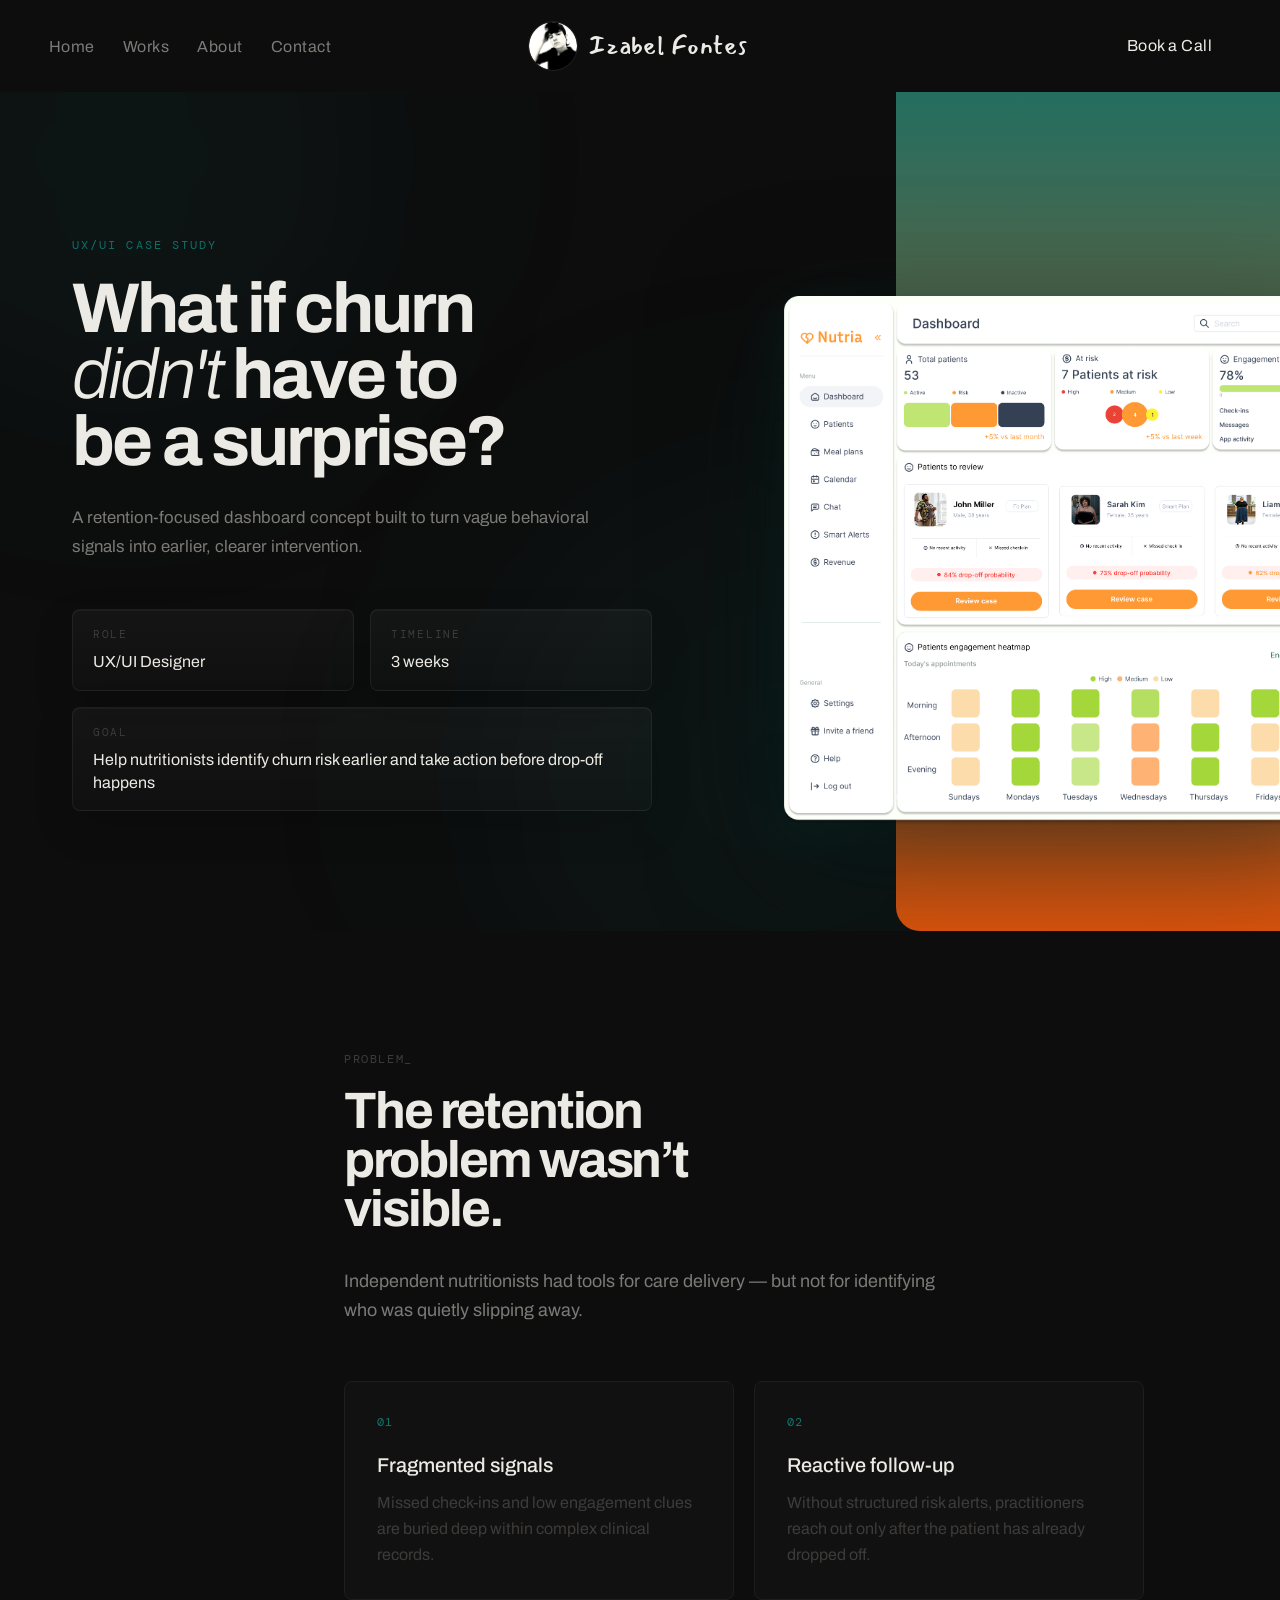
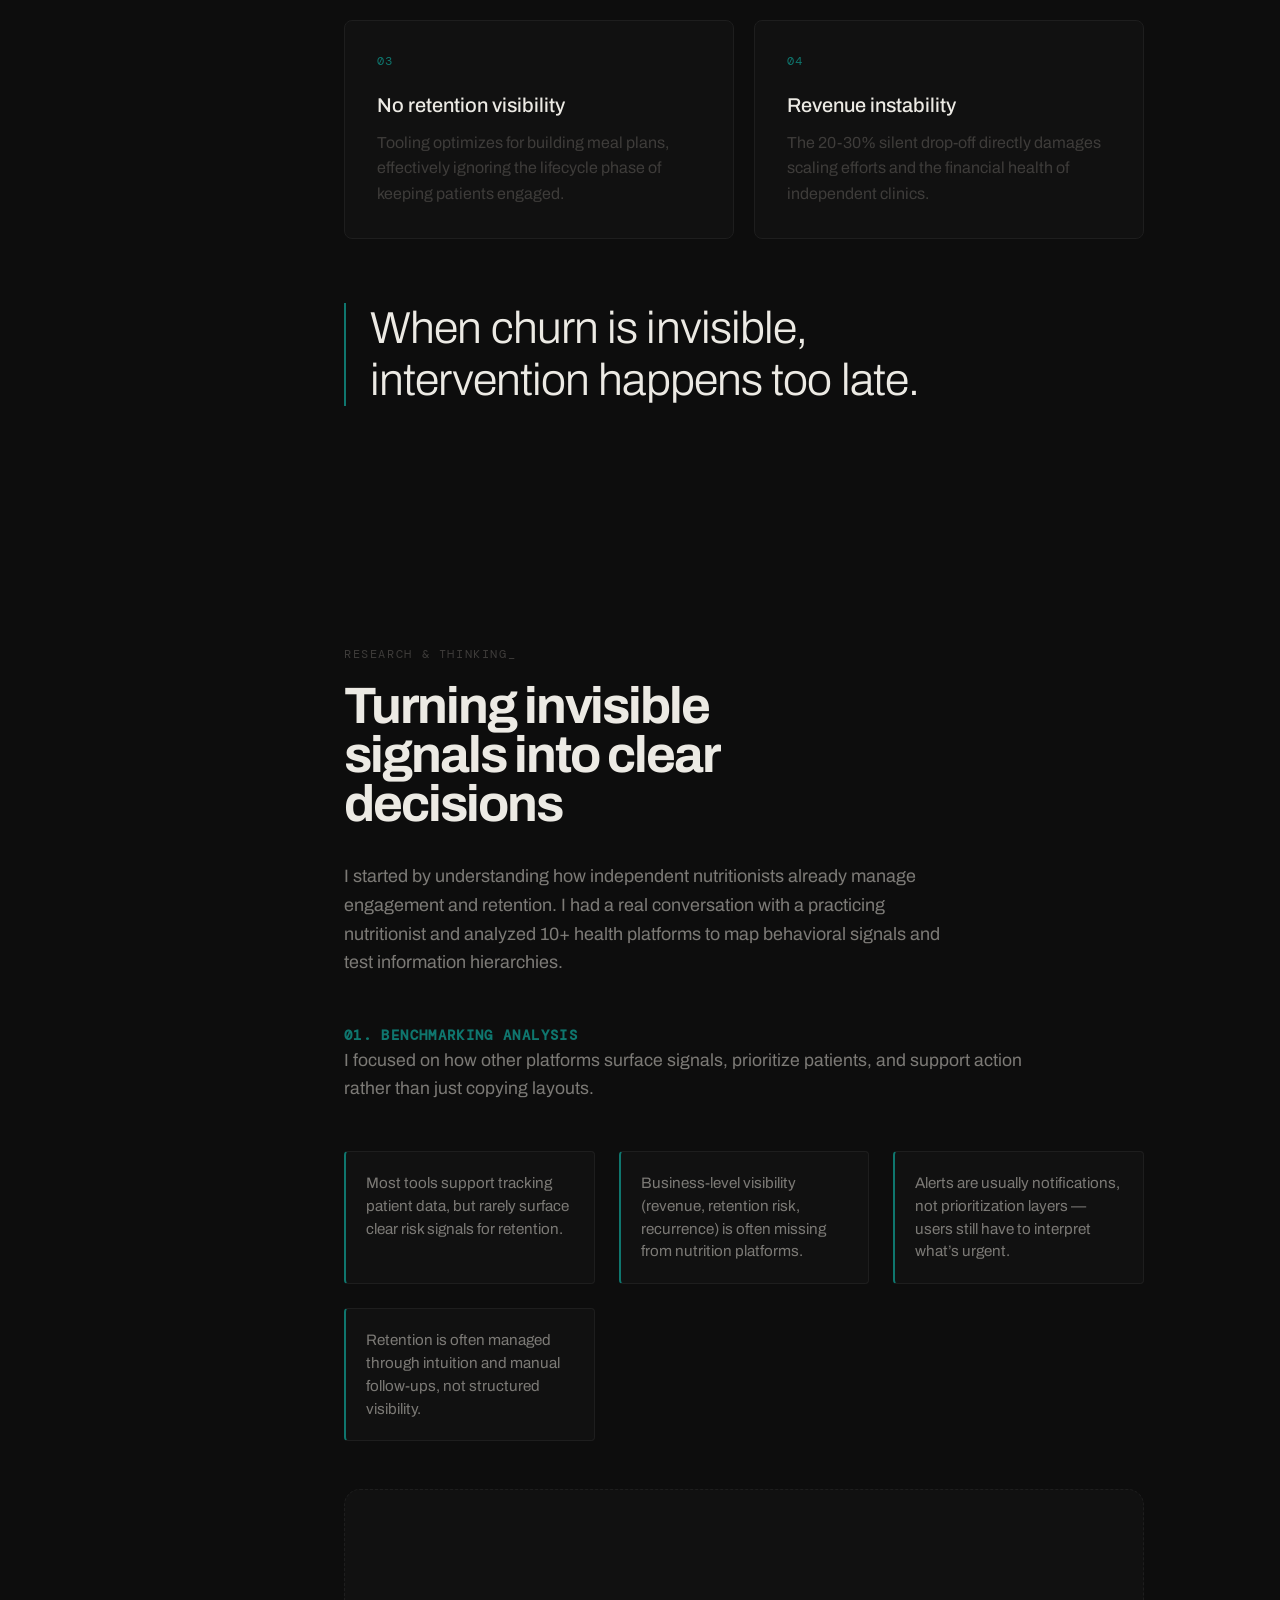
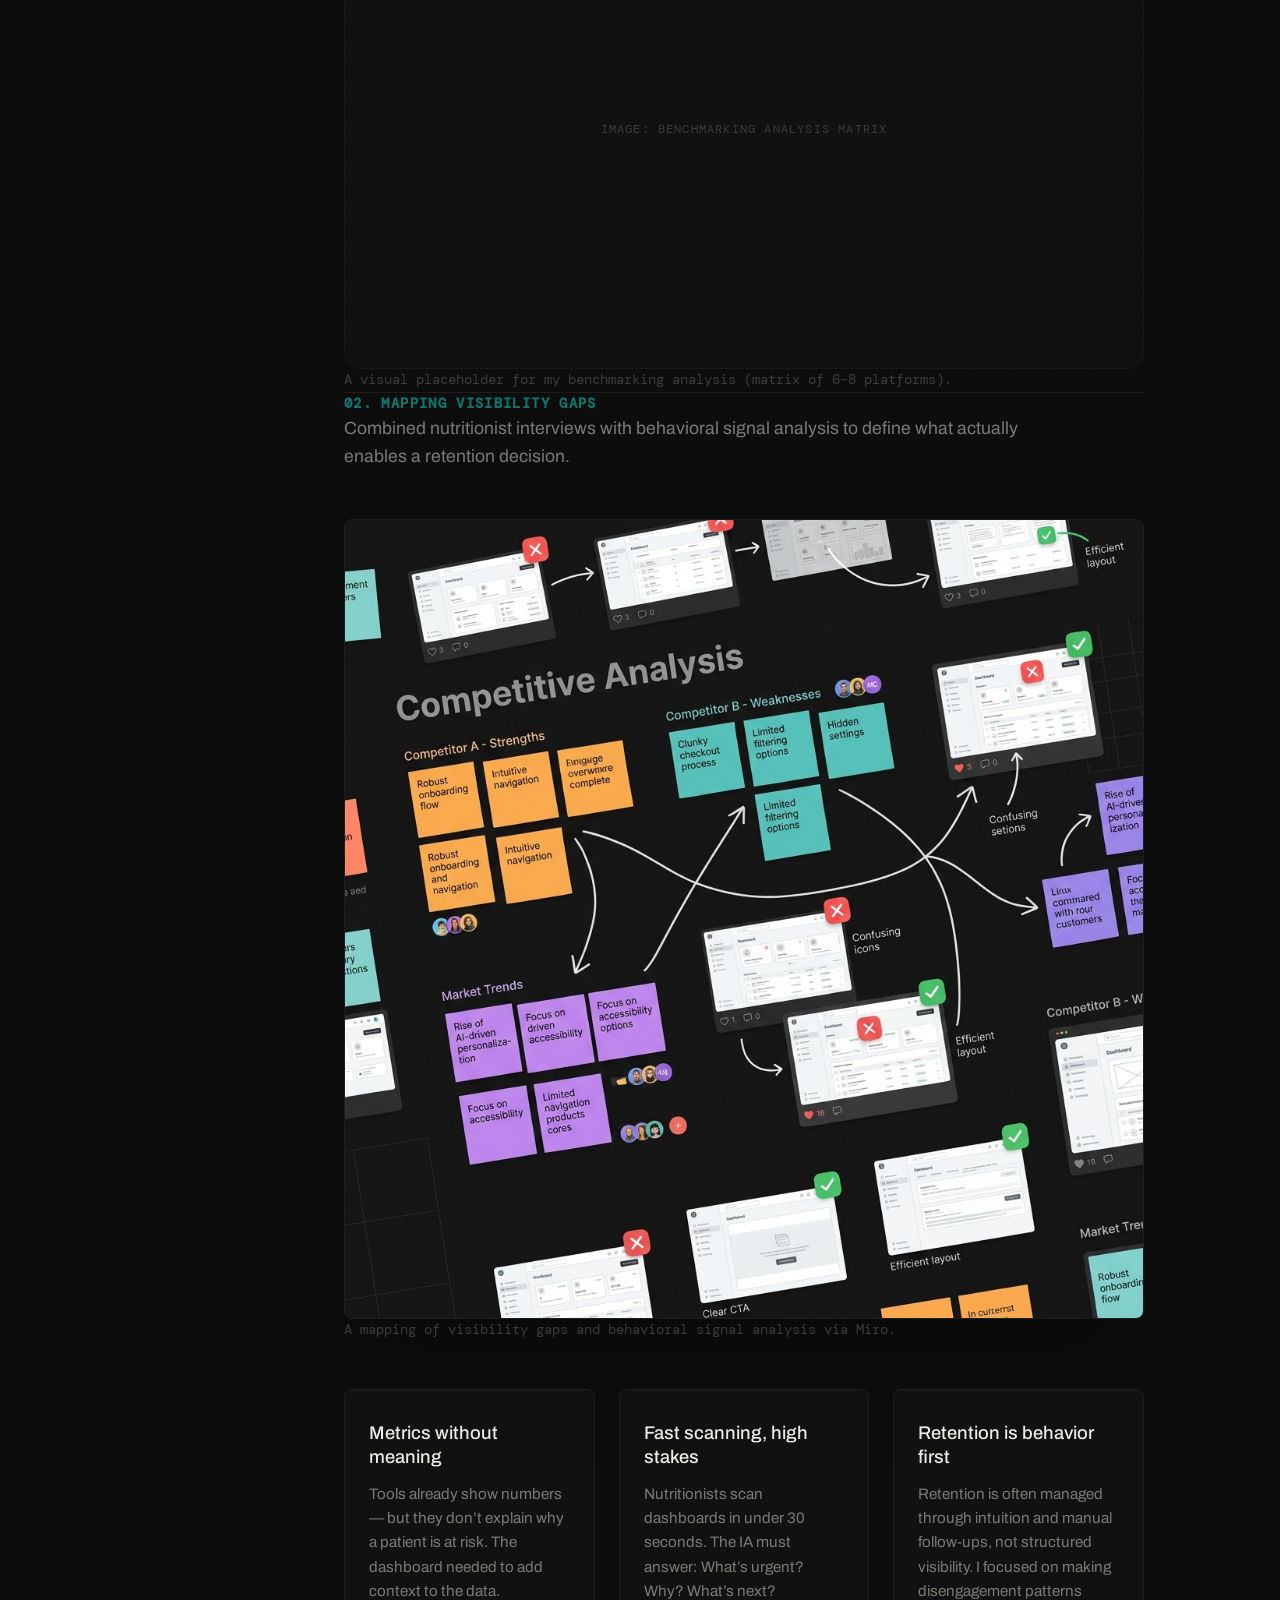
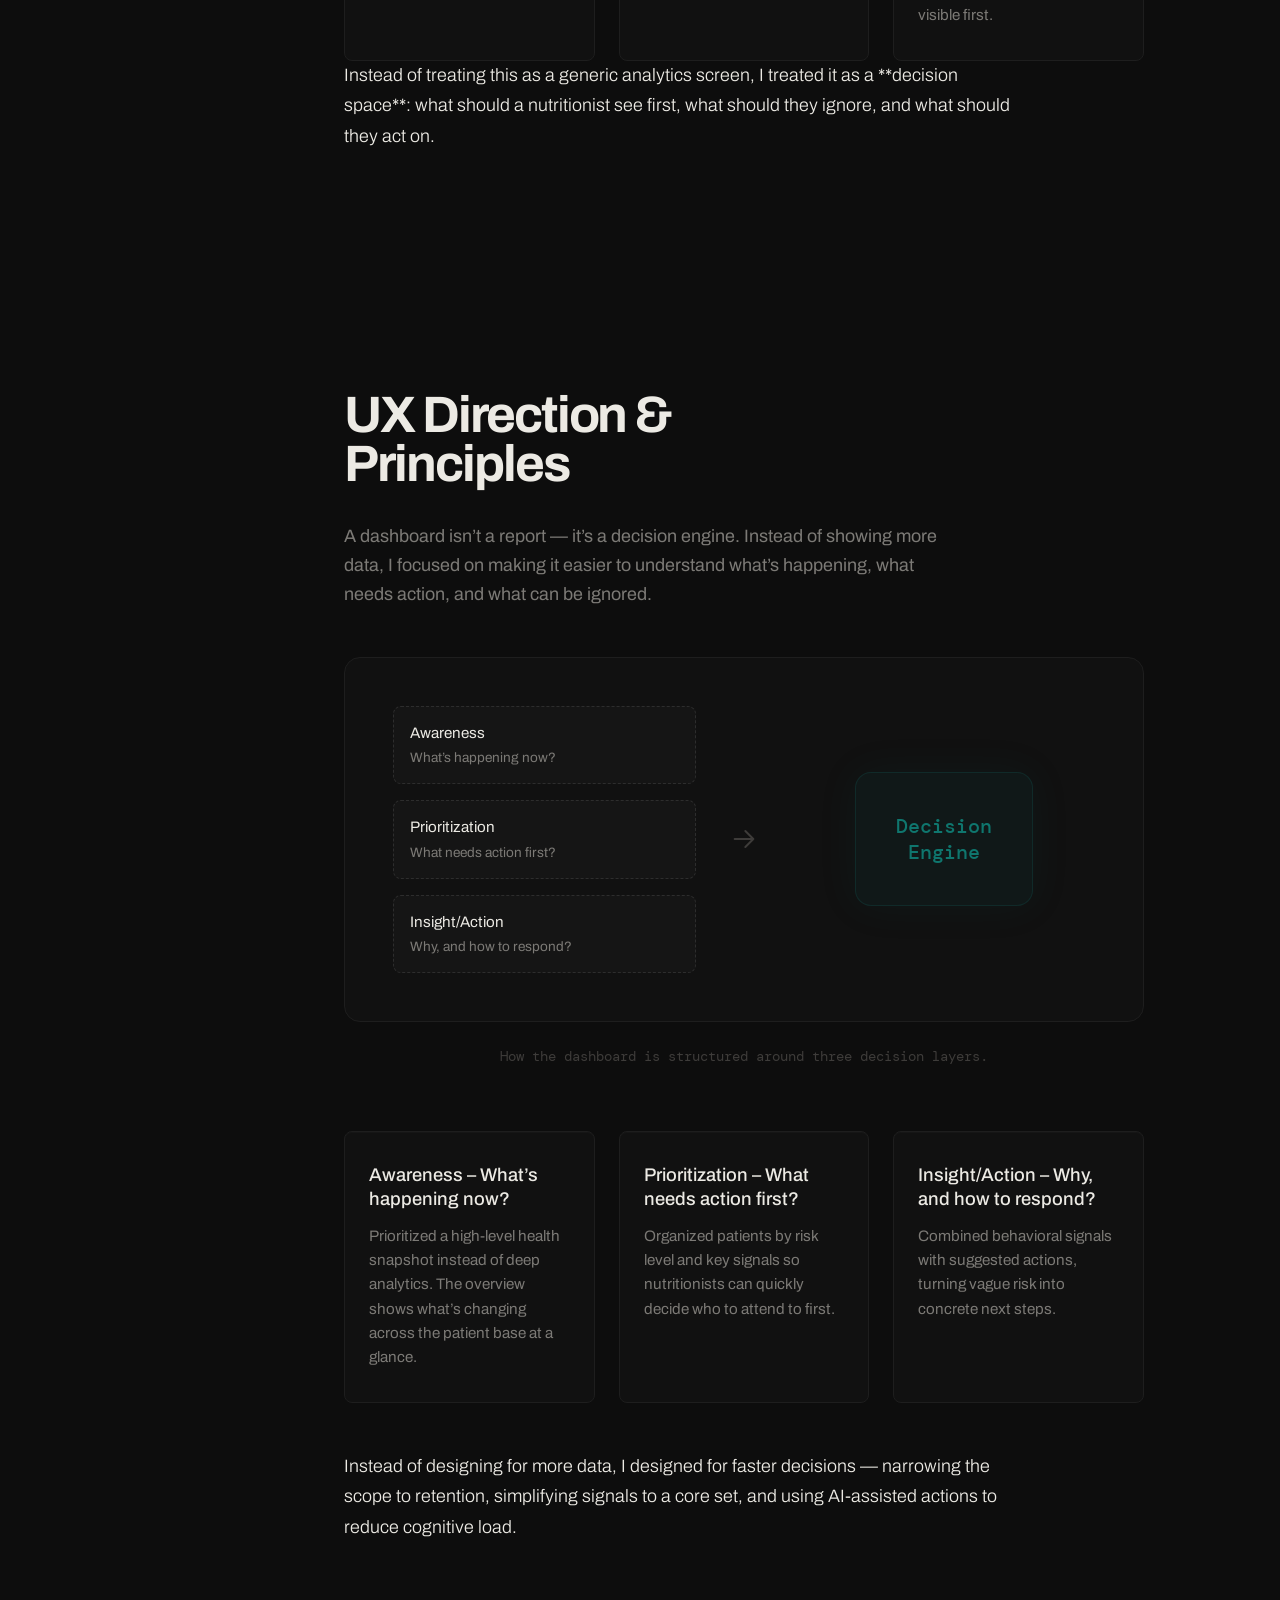
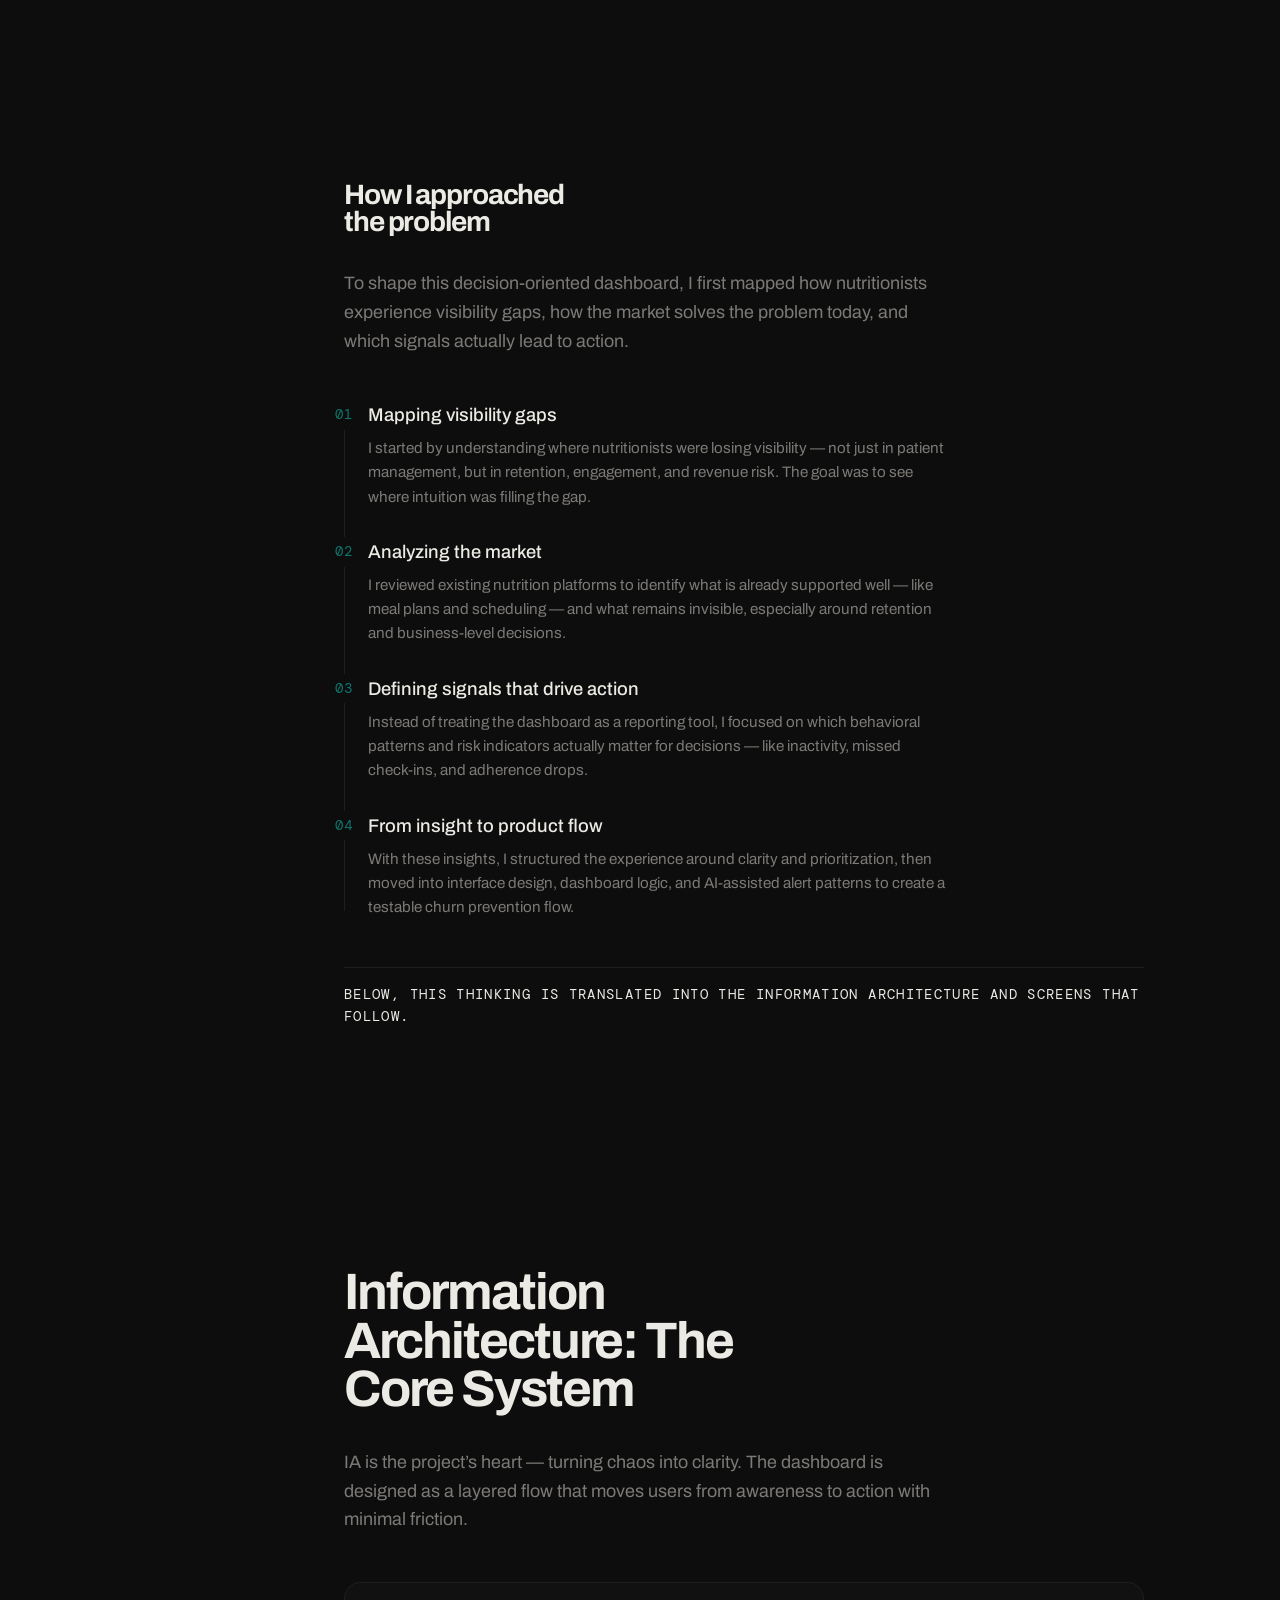
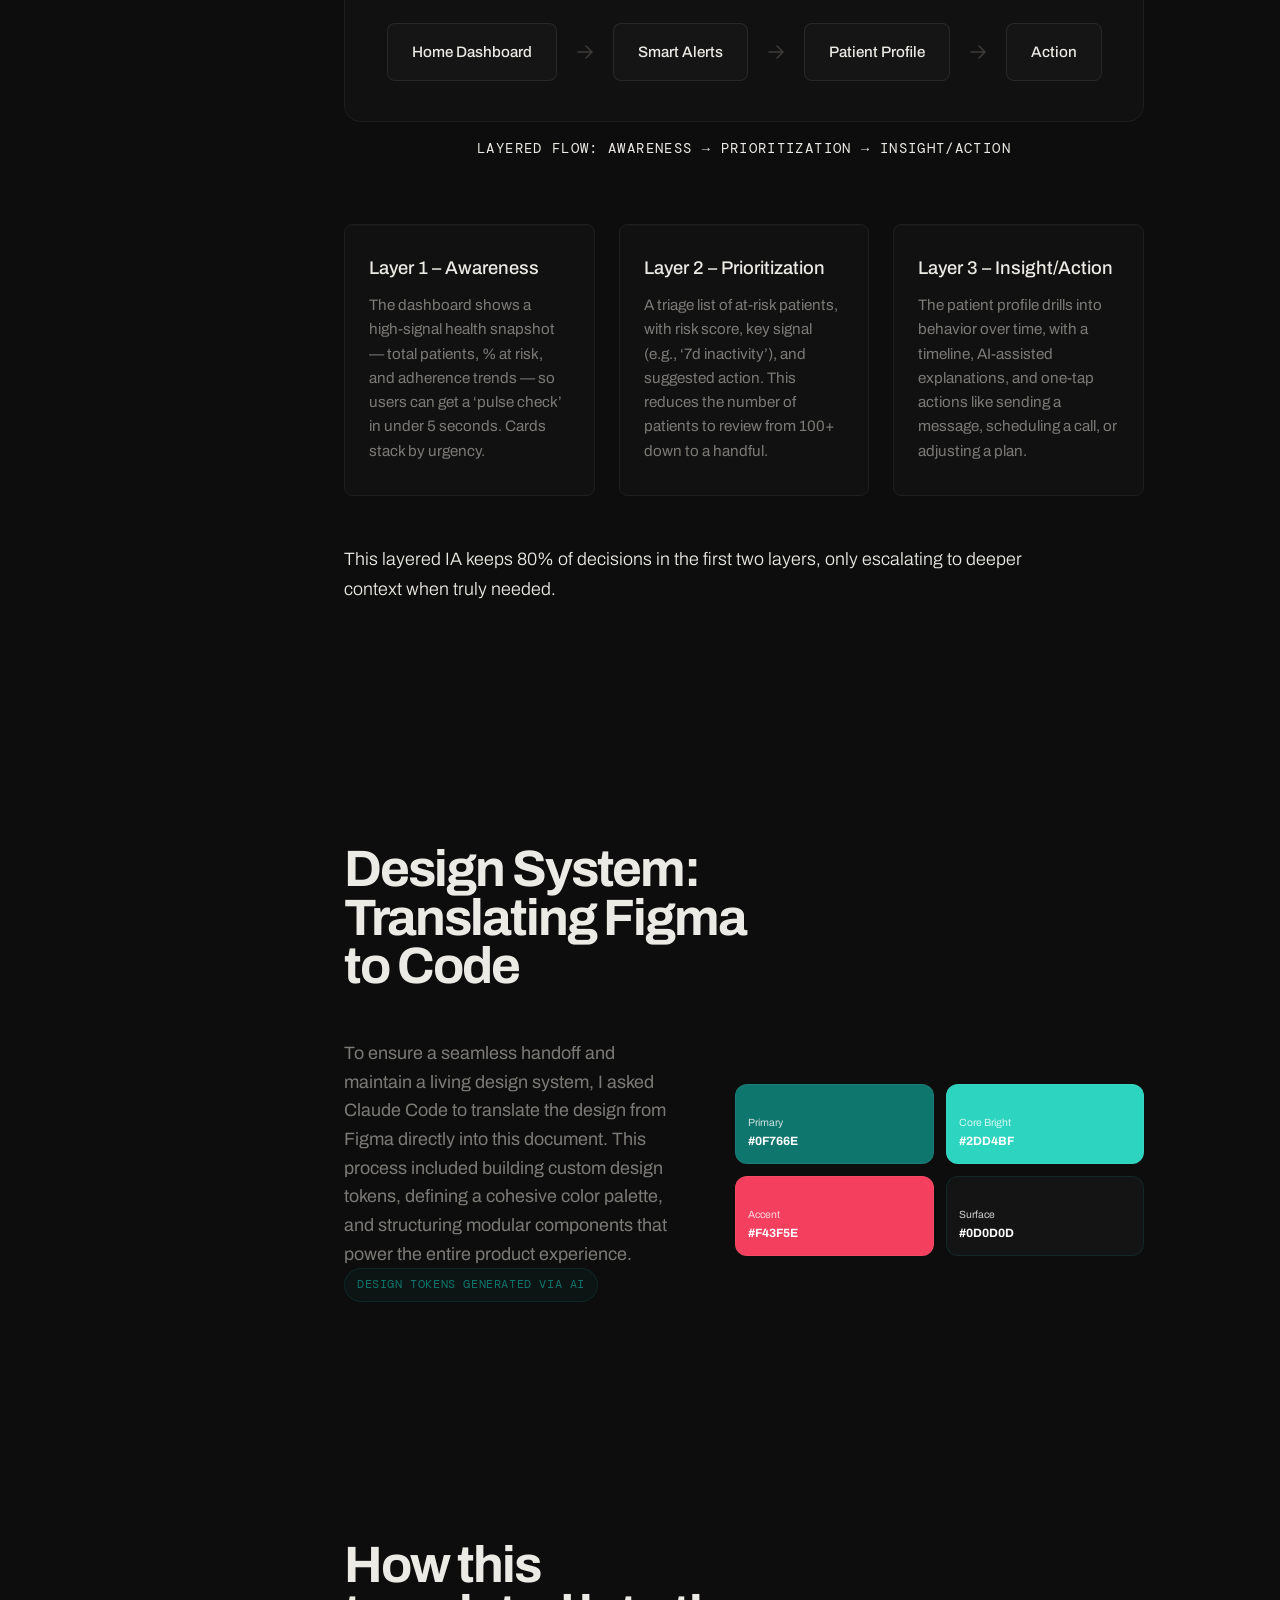
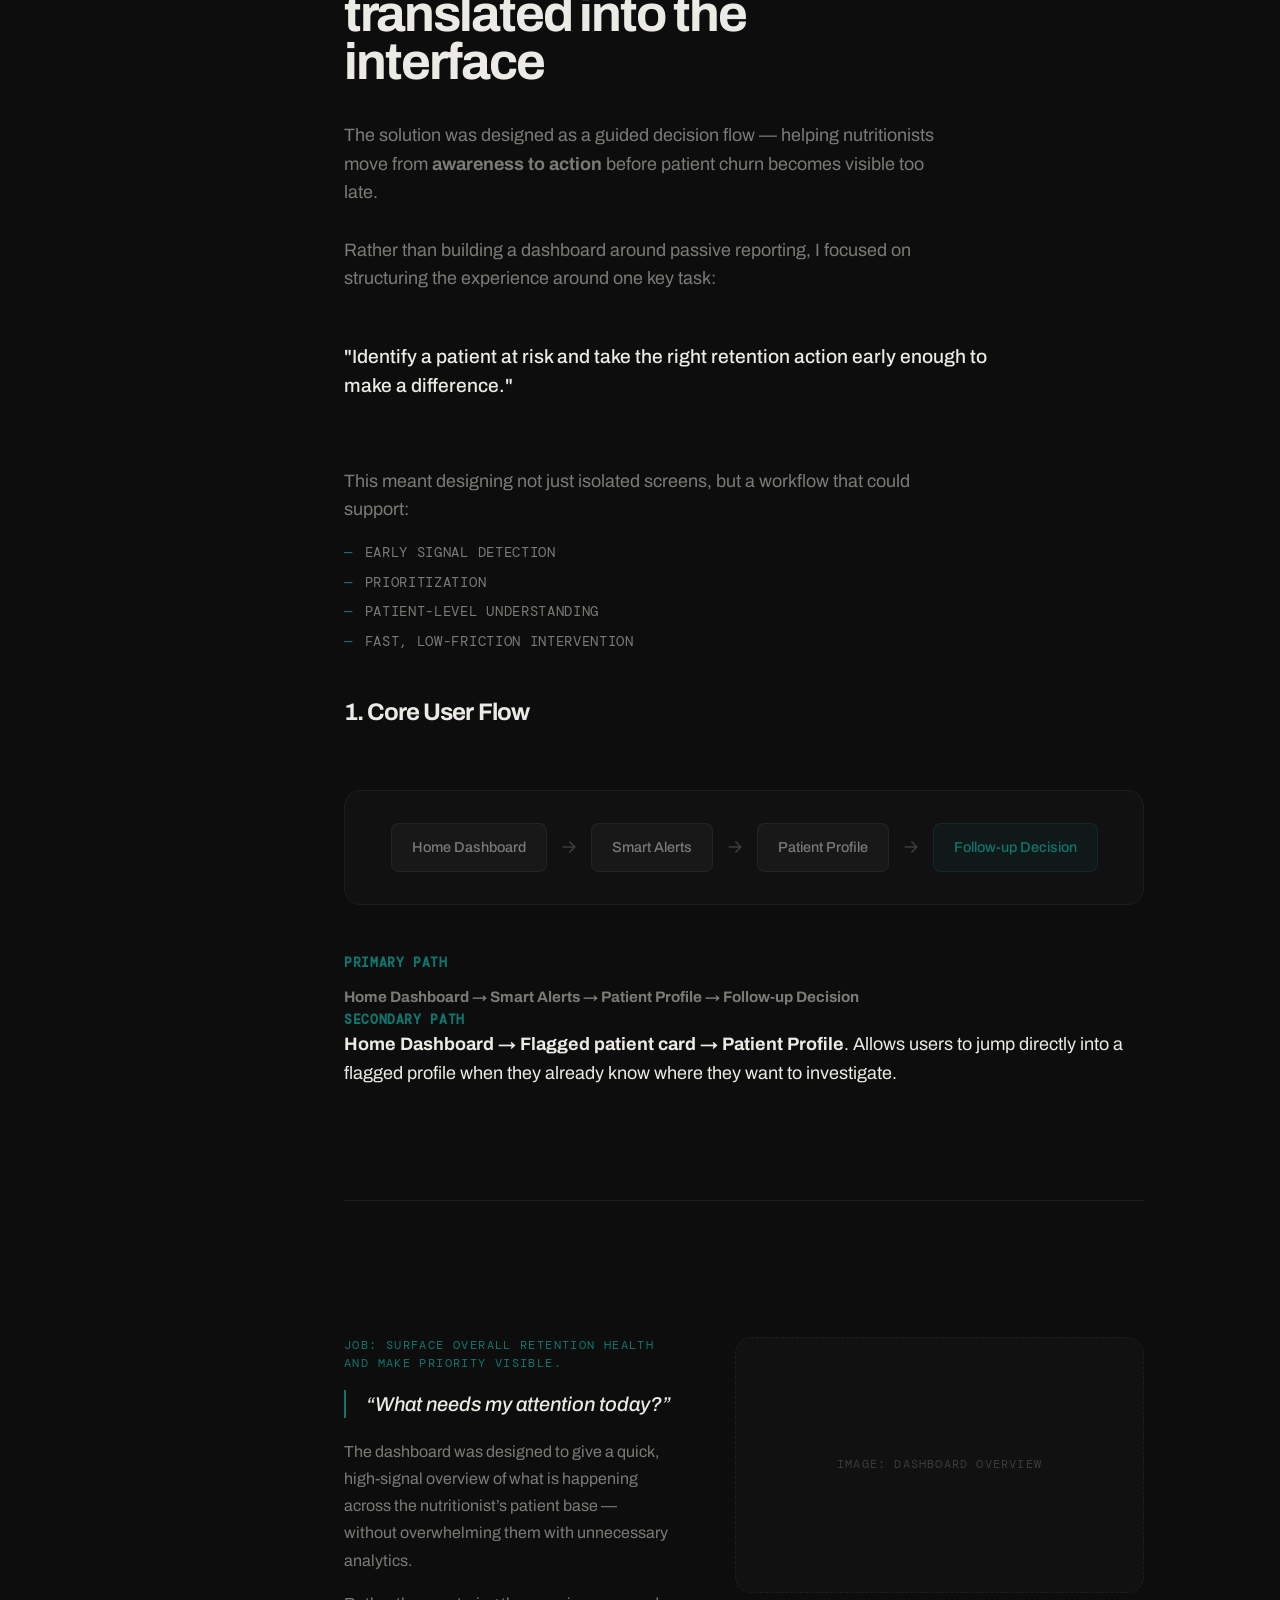
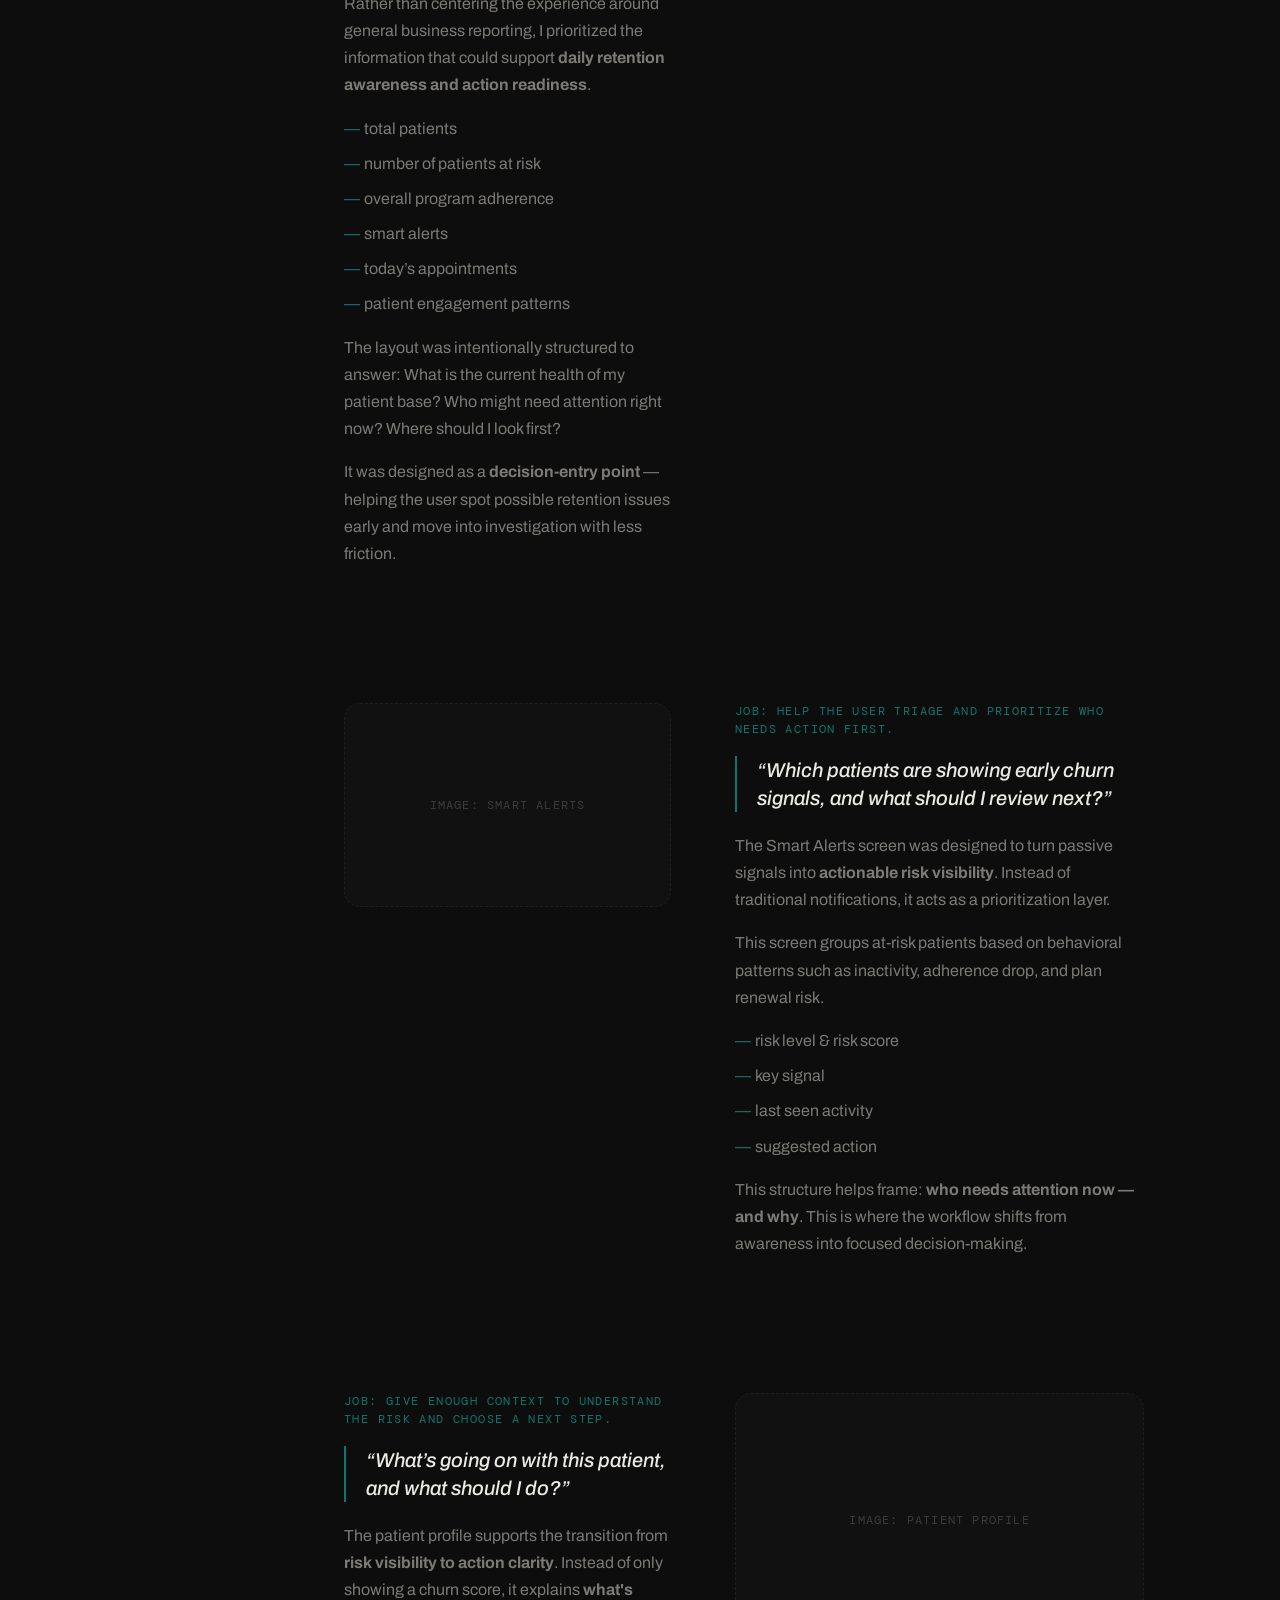
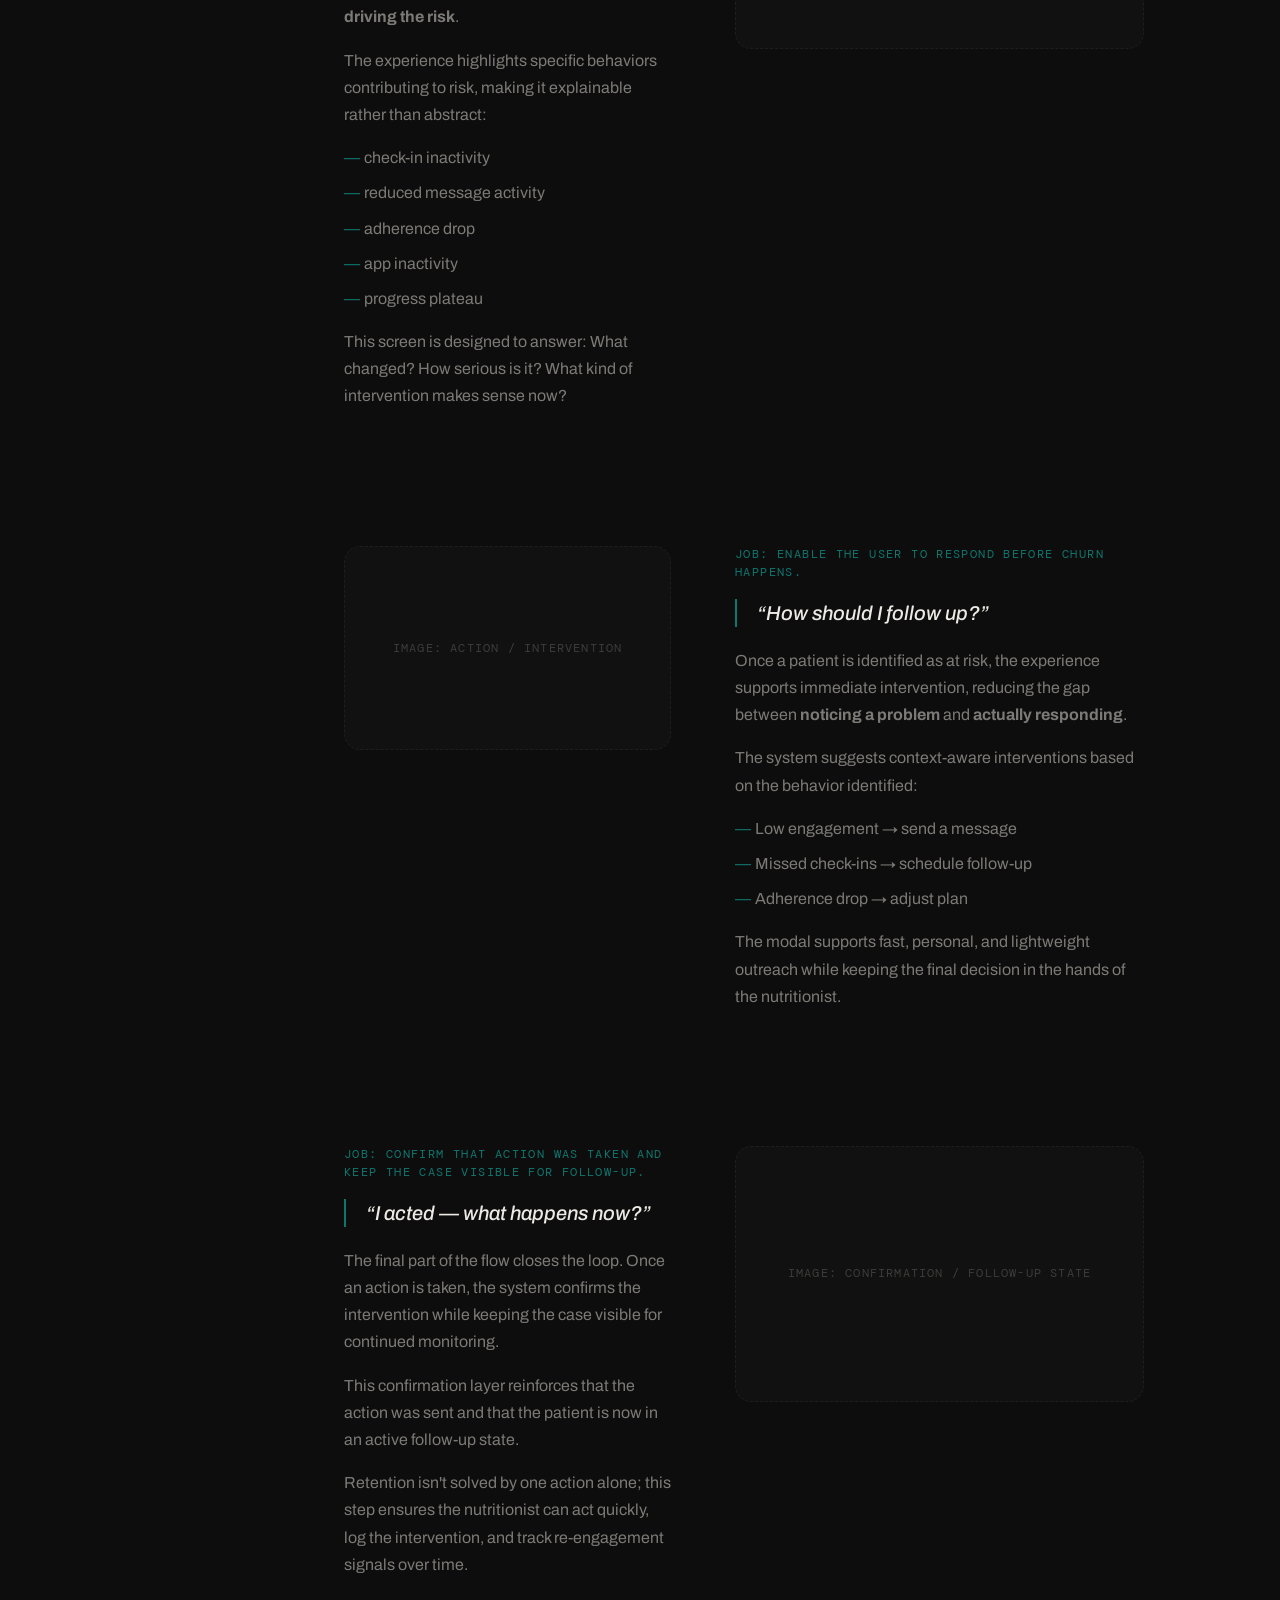
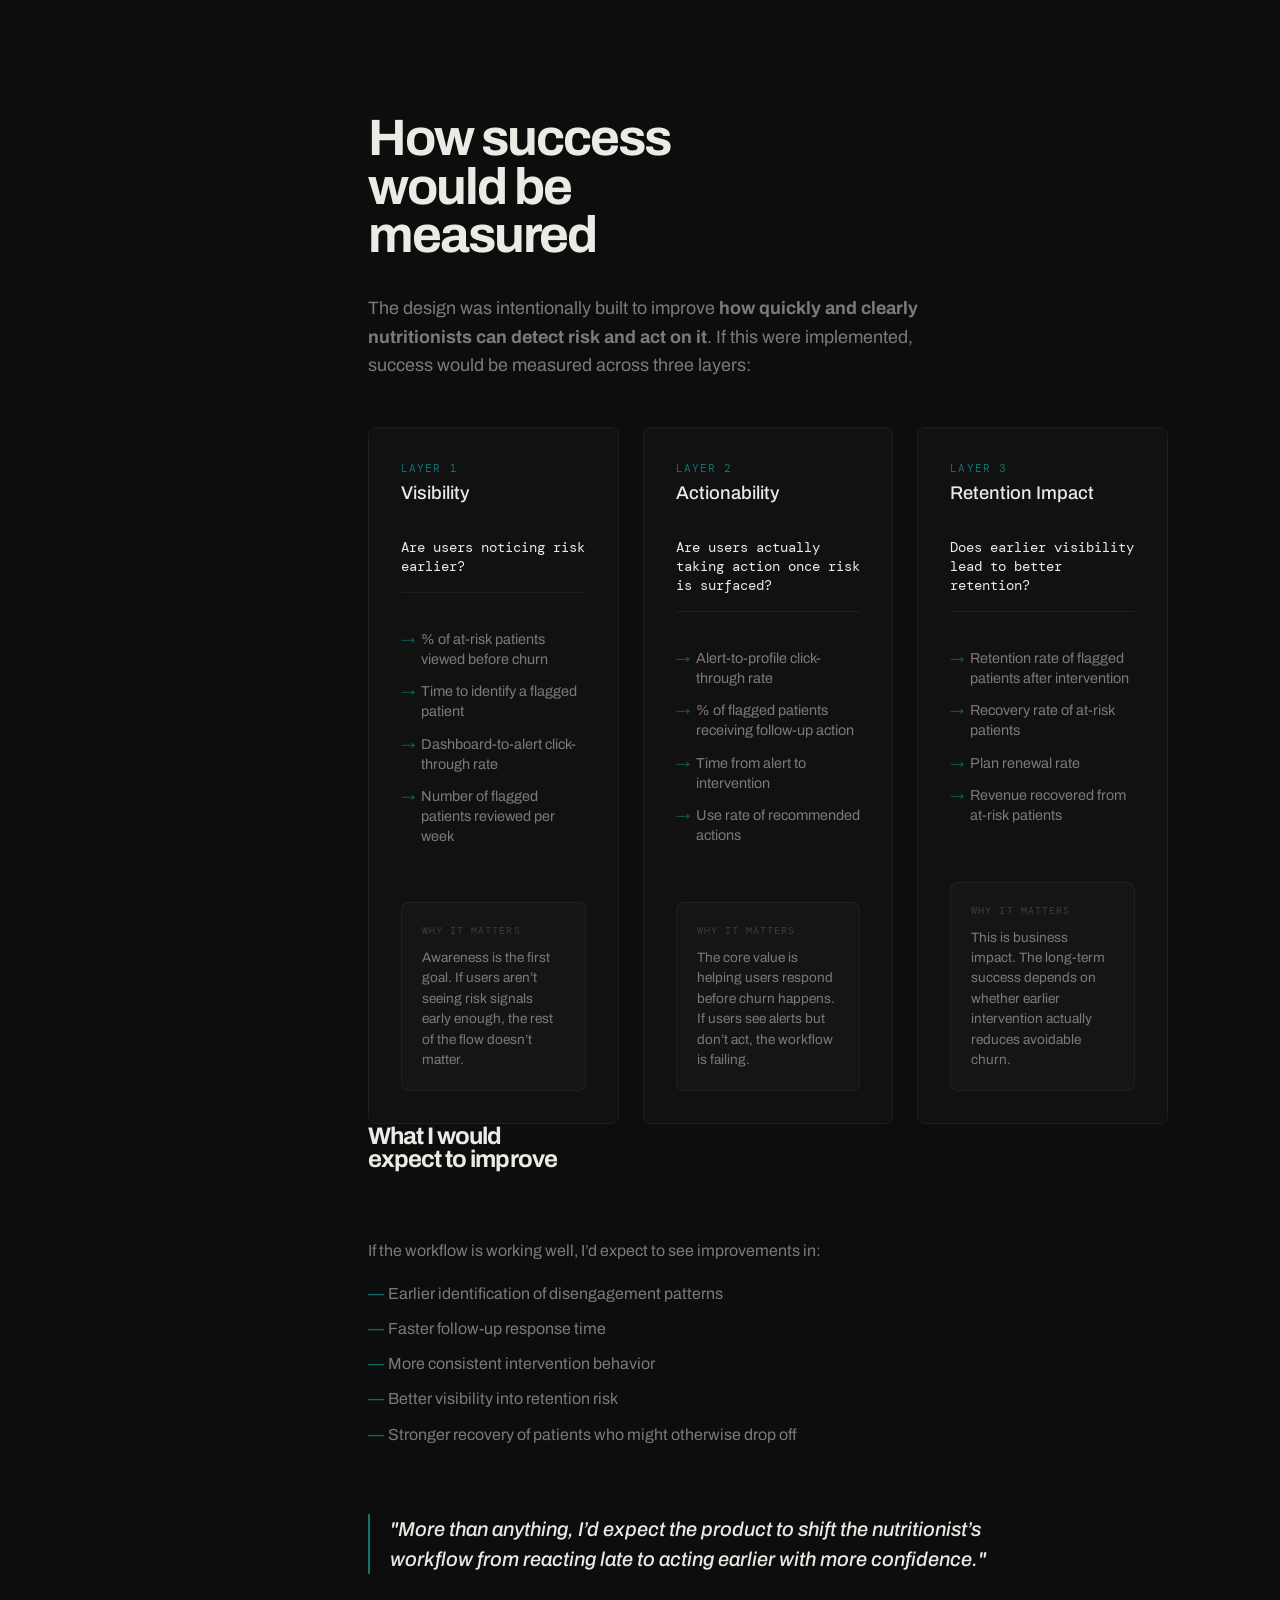
==== commit 001f5909: "feat(nutria): sync case study with actual dashboard Teal & Coral Design System" ====
--- a/Projects/nutria/nutria.html
+++ b/Projects/nutria/nutria.html
@@ -409,12 +409,40 @@
                 <div class="ds-token-tag mono mt-2">Design Tokens Generated via AI</div>
               </div>
               <div class="ds-visual-side">
-                <div class="ds-image-grid">
-                  <div class="ds-image-placeholder small">
-                    <span class="placeholder-tag">Image: Style Guide</span>
-                  </div>
-                  <div class="ds-image-placeholder small">
-                    <span class="placeholder-tag">Image: Components</span>
+                <style>
+                  .ds-tokens-grid {
+                    display: grid;
+                    grid-template-columns: repeat(2, 1fr);
+                    gap: 12px;
+                  }
+                  .ds-token-swatch {
+                    height: 80px;
+                    border-radius: 12px;
+                    padding: 12px;
+                    display: flex;
+                    flex-direction: column;
+                    justify-content: flex-end;
+                    border: 1px solid rgba(255,255,255,0.05);
+                  }
+                  .ds-token-swatch span { font-size: 0.65rem; color: rgba(255,255,255,0.8); }
+                  .ds-token-swatch strong { font-size: 0.75rem; color: #fff; }
+                </style>
+                <div class="ds-tokens-grid">
+                  <div class="ds-token-swatch" style="background: var(--teal-500);">
+                    <span>Primary</span>
+                    <strong>#0F766E</strong>
+                  </div>
+                  <div class="ds-token-swatch" style="background: var(--teal-400);">
+                    <span>Core Bright</span>
+                    <strong>#2DD4BF</strong>
+                  </div>
+                  <div class="ds-token-swatch" style="background: var(--coral-500);">
+                    <span>Accent</span>
+                    <strong>#F43F5E</strong>
+                  </div>
+                  <div class="ds-token-swatch" style="background: var(--bg-card); border-color: var(--teal-dim);">
+                    <span>Surface</span>
+                    <strong>#0D0D0D</strong>
                   </div>
                 </div>
               </div>
@@ -477,12 +505,16 @@
                 </div>
                 <div class="flow-paths mt-4">
                   <div class="flow-path-item mb-4">
-                    <h4 class="mono text-orange" style="font-size: 0.8rem; letter-spacing: 0.05em;">Primary Path</h4>
-                    <p class="text-muted mt-1">Reflects the intended decision-making sequence: <strong>Awareness → Prioritization → Intervention</strong>. The goal was to help nutritionists move from signal → context → action without relying on guesswork.</p>
-                  </div>
-                  <div class="flow-path-item">
-                    <h4 class="mono text-orange" style="font-size: 0.8rem; letter-spacing: 0.05em;">Secondary Path</h4>
-                    <p class="text-muted mt-1"><strong>Home Dashboard → Flagged patient card → Patient Profile</strong>. Allows users to jump directly into a flagged profile when they already know where they want to investigate.</p>
+                    <h4 class="mono text-accent" style="font-size: 0.8rem; letter-spacing: 0.05em;">Primary Path</h4>
+                    <p class="case-section-subtitle" style="margin-top: 12px; font-size: 0.95rem;">
+                      <strong>Home Dashboard → Smart Alerts → Patient Profile → Follow-up Decision</strong>
+                    </p>
+                  </div>
+                  <div class="solution-column reveal reveal-delay-2">
+                    <div class="solution-header">
+                      <h4 class="mono text-accent" style="font-size: 0.8rem; letter-spacing: 0.05em;">Secondary Path</h4>
+                      <p class="text-muted mt-1"><strong>Home Dashboard → Flagged patient card → Patient Profile</strong>. Allows users to jump directly into a flagged profile when they already know where they want to investigate.</p>
+                    </div>
                   </div>
                 </div>
               </div>
@@ -696,7 +728,7 @@
                   <li>Stronger recovery of patients who might otherwise drop off</li>
                 </ul>
               </div>
-              <blockquote class="mt-4" style="border-left: 2px solid var(--orange); padding-left: 20px; font-style: italic; font-size: 1.25rem; color: var(--text);">
+              <blockquote class="mt-4" style="border-left: 2px solid var(--accent); padding-left: 20px; font-style: italic; font-size: 1.25rem; color: var(--text);">
                 "More than anything, I’d expect the product to shift the nutritionist’s workflow from reacting late to acting earlier with more confidence."
               </blockquote>
             </div>
--- a/style.css
+++ b/style.css
@@ -1012,7 +1012,9 @@
 
 /* Project placeholder backgrounds — Design System colors */
 .northe-bg {
-  background: linear-gradient(135deg, #1a0b38 0%, #2e166a 40%, #8B5CF6 100%);
+  background: linear-gradient(135deg, rgba(26, 11, 56, 0.7) 0%, rgba(46, 22, 106, 0.3) 100%), url('assets/images/nutria_hero_image.png');
+  background-size: cover;
+  background-position: center;
 }
 
 .universal-bg {
--- a/Projects/nutria/style.css
+++ b/Projects/nutria/style.css
@@ -1,6 +1,39 @@
 /* ============================================================
-   01. CASE BASE / STORYTELLING LAYOUT
-   ============================================================ */
+   DS NUTRIA — Teal + Coral Palette
+   Syncing with patient-retention-dashboard
+   ============================================================ */
+
+:root {
+  /* Teal Brand Tokens */
+  --teal-500: #0F766E;
+  --teal-400: #2DD4BF;
+  --teal-dim: rgba(15, 118, 110, 0.2);
+  --teal-low: rgba(15, 118, 110, 0.08);
+
+  /* Coral Accent Tokens */
+  --coral-500: #F43F5E;
+  --coral-dim: rgba(244, 63, 94, 0.15);
+
+  /* Global Accent Overrides (used across the case study) */
+  --orange: var(--teal-500);
+  --orange-dim: var(--teal-dim);
+  --orange-low: var(--teal-low);
+  
+  --accent: var(--teal-500);
+  --accent-secondary: var(--coral-500);
+  --accent-low: var(--teal-low);
+
+  /* Purple Atmosphere -> Dark Teal Atmosphere */
+  --purple: var(--teal-500);
+  --purple-dim: var(--teal-low);
+}
+
+.text-accent { color: var(--accent); }
+.text-coral { color: var(--accent-secondary); }
+.bg-accent { background: var(--accent); }
+.bg-coral { background: var(--accent-secondary); }
+
+/* ============================================================
 
 .case-study-page {
   position: relative;
@@ -215,9 +248,9 @@
 
 .case-progress-link.active .case-progress-dot,
 .case-progress-link[aria-current="true"] .case-progress-dot {
-  background: var(--orange);
-  border-color: var(--orange);
-  box-shadow: 0 0 0 10px rgba(249, 115, 22, 0.12);
+  background: var(--accent);
+  border-color: var(--accent);
+  box-shadow: 0 0 0 10px var(--teal-low);
   transform: scale(1.05);
 }
 
@@ -276,7 +309,7 @@
   border-color: rgba(255, 255, 255, 0.05);
   box-shadow:
     0 1px 0 rgba(255, 255, 255, 0.05) inset,
-    0 2px 0 rgba(139, 92, 246, 0.06) inset,
+    0 2px 0 var(--teal-low) inset,
     0 12px 40px rgba(0, 0, 0, 0.5),
     0 1px 0 rgba(255, 255, 255, 0.02);
 }
@@ -306,14 +339,14 @@
   left: 0;
   width: 100%;
   height: 1px;
-  background: var(--orange);
+  background: var(--accent);
   transform: scaleX(0);
   transform-origin: left center;
   transition: transform 0.3s var(--ease);
 }
 
 .nav-links a:hover {
-  color: var(--orange);
+  color: var(--accent);
 }
 
 .nav-links a:hover::after {
@@ -382,7 +415,7 @@
 #nav.scrolled .nav-photo {
   width: 48px;
   height: 48px;
-  border-color: var(--orange-dim);
+  border-color: var(--teal-dim);
 }
 
 /*
@@ -448,7 +481,7 @@
 }
 
 .nav-email:hover {
-  color: var(--orange);
+  color: var(--accent);
 }
 
 #nav.scrolled .nav-email {
@@ -479,14 +512,14 @@
 }
 
 .btn-nav:hover {
-  background: var(--orange);
-  border-color: var(--orange);
+  background: var(--accent);
+  border-color: var(--accent);
   color: #fff;
 }
 
 #nav.scrolled .btn-nav {
-  background: var(--orange);
-  border-color: var(--orange);
+  background: var(--accent);
+  border-color: var(--accent);
   color: #fff;
   padding: 9px 20px;
 }
@@ -696,7 +729,7 @@
   border-radius: var(--r2, 8px) 0 0 var(--r2, 8px);
   /* Flush against the right edge */
   filter:
-    drop-shadow(0 32px 64px rgba(0, 0, 0, 0.5)) drop-shadow(0 12px 24px rgba(249, 115, 22, 0.2));
+    drop-shadow(0 32px 64px rgba(0, 0, 0, 0.5)) drop-shadow(0 12px 24px var(--teal-dim));
 }
 
 /* ============================================================
@@ -724,7 +757,7 @@
   height: 600px;
   bottom: -15%;
   right: 15%;
-  background: rgba(249, 115, 22, 0.04);
+  background: var(--teal-low);
 }
 
 .case-hero::before {
@@ -774,7 +807,7 @@
 .problem-card-icon {
   font-family: var(--font-mono);
   font-size: 0.72rem;
-  color: var(--orange);
+  color: var(--accent);
   letter-spacing: 0.1em;
   margin-bottom: 8px;
 }
@@ -952,16 +985,16 @@
 
 .diagram-core-box {
   padding: 40px;
-  border: 1px solid var(--orange-dim);
+  border: 1px solid var(--teal-dim);
   border-radius: var(--r3);
-  background: var(--orange-low);
-  color: var(--orange);
+  background: var(--teal-low);
+  color: var(--accent);
   font-family: var(--font-mono);
   font-weight: 500;
   font-size: 1.25rem;
   text-align: center;
   line-height: 1.3;
-  box-shadow: 0 0 40px var(--orange-low);
+  box-shadow: 0 0 40px var(--teal-low);
 }
 
 .diagram-arrow {
@@ -1018,7 +1051,7 @@
 
 .process-block-num {
   font-size: 0.85rem;
-  color: var(--orange);
+  color: var(--accent);
   background: var(--bg);
   padding: 4px 0;
   margin-top: -4px;
@@ -1121,11 +1154,11 @@
 .ds-token-tag {
   display: inline-block;
   padding: 6px 12px;
-  background: var(--orange-low);
-  border: 1px solid var(--orange-dim);
+  background: var(--teal-low);
+  border: 1px solid var(--teal-dim);
   border-radius: 100px;
   font-size: 0.75rem;
-  color: var(--orange);
+  color: var(--accent);
   letter-spacing: 0.05em;
   text-transform: uppercase;
 }
@@ -1191,9 +1224,9 @@
 }
 
 .flow-step.highlight {
-  background: var(--orange-low);
-  border-color: var(--orange-dim);
-  color: var(--orange);
+  background: var(--teal-low);
+  border-color: var(--teal-dim);
+  color: var(--accent);
 }
 
 .flow-arrow {
@@ -1238,7 +1271,7 @@
 .walkthrough-job {
   font-family: var(--font-mono);
   font-size: 0.72rem;
-  color: var(--orange);
+  color: var(--accent);
   text-transform: uppercase;
   letter-spacing: 0.12em;
   margin-bottom: -4px;
@@ -1252,7 +1285,7 @@
   font-style: italic;
   margin: 0;
   padding-left: 20px;
-  border-left: 2px solid var(--orange);
+  border-left: 2px solid var(--accent);
 }
 
 .walkthrough-explanation {
@@ -1280,7 +1313,7 @@
   content: "—";
   position: absolute;
   left: -20px;
-  color: var(--orange);
+  color: var(--accent);
 }
 
 /* Intro specific overrides */
@@ -1314,7 +1347,7 @@
 .case-solution ul.intro-bullets li::before {
   content: "—";
   margin-right: 12px;
-  color: var(--orange);
+  color: var(--accent);
 }
 
 .walkthrough-visual {
@@ -1383,7 +1416,7 @@
 
 .impact-label {
   font-size: 0.7rem;
-  color: var(--orange);
+  color: var(--accent);
   text-transform: uppercase;
   letter-spacing: 0.1em;
   display: block;
@@ -1420,7 +1453,7 @@
   content: "→";
   position: absolute;
   left: 0;
-  color: var(--orange);
+  color: var(--accent);
   opacity: 0.7;
 }
 
@@ -1462,20 +1495,20 @@
   padding: 20px;
   background: var(--bg-surface);
   border: 1px solid var(--border);
-  border-left: 2px solid var(--orange);
+  border-left: 2px solid var(--accent);
   border-radius: var(--r1);
   transition: transform var(--t-fast) var(--ease);
 }
 
 .benchmarking-card:hover {
   transform: translateY(-2px);
-  border-color: var(--orange);
+  border-color: var(--accent);
 }
 
 .benchmarking-card-title {
   font-family: var(--font-mono);
   font-size: 0.72rem;
-  color: var(--orange);
+  color: var(--accent);
   text-transform: uppercase;
   letter-spacing: 0.1em;
   margin-bottom: 12px;
@@ -1491,7 +1524,7 @@
 
 .research-sub-title {
   font-size: 0.85rem;
-  color: var(--orange);
+  color: var(--accent);
   letter-spacing: 0.1em;
   text-transform: uppercase;
 }
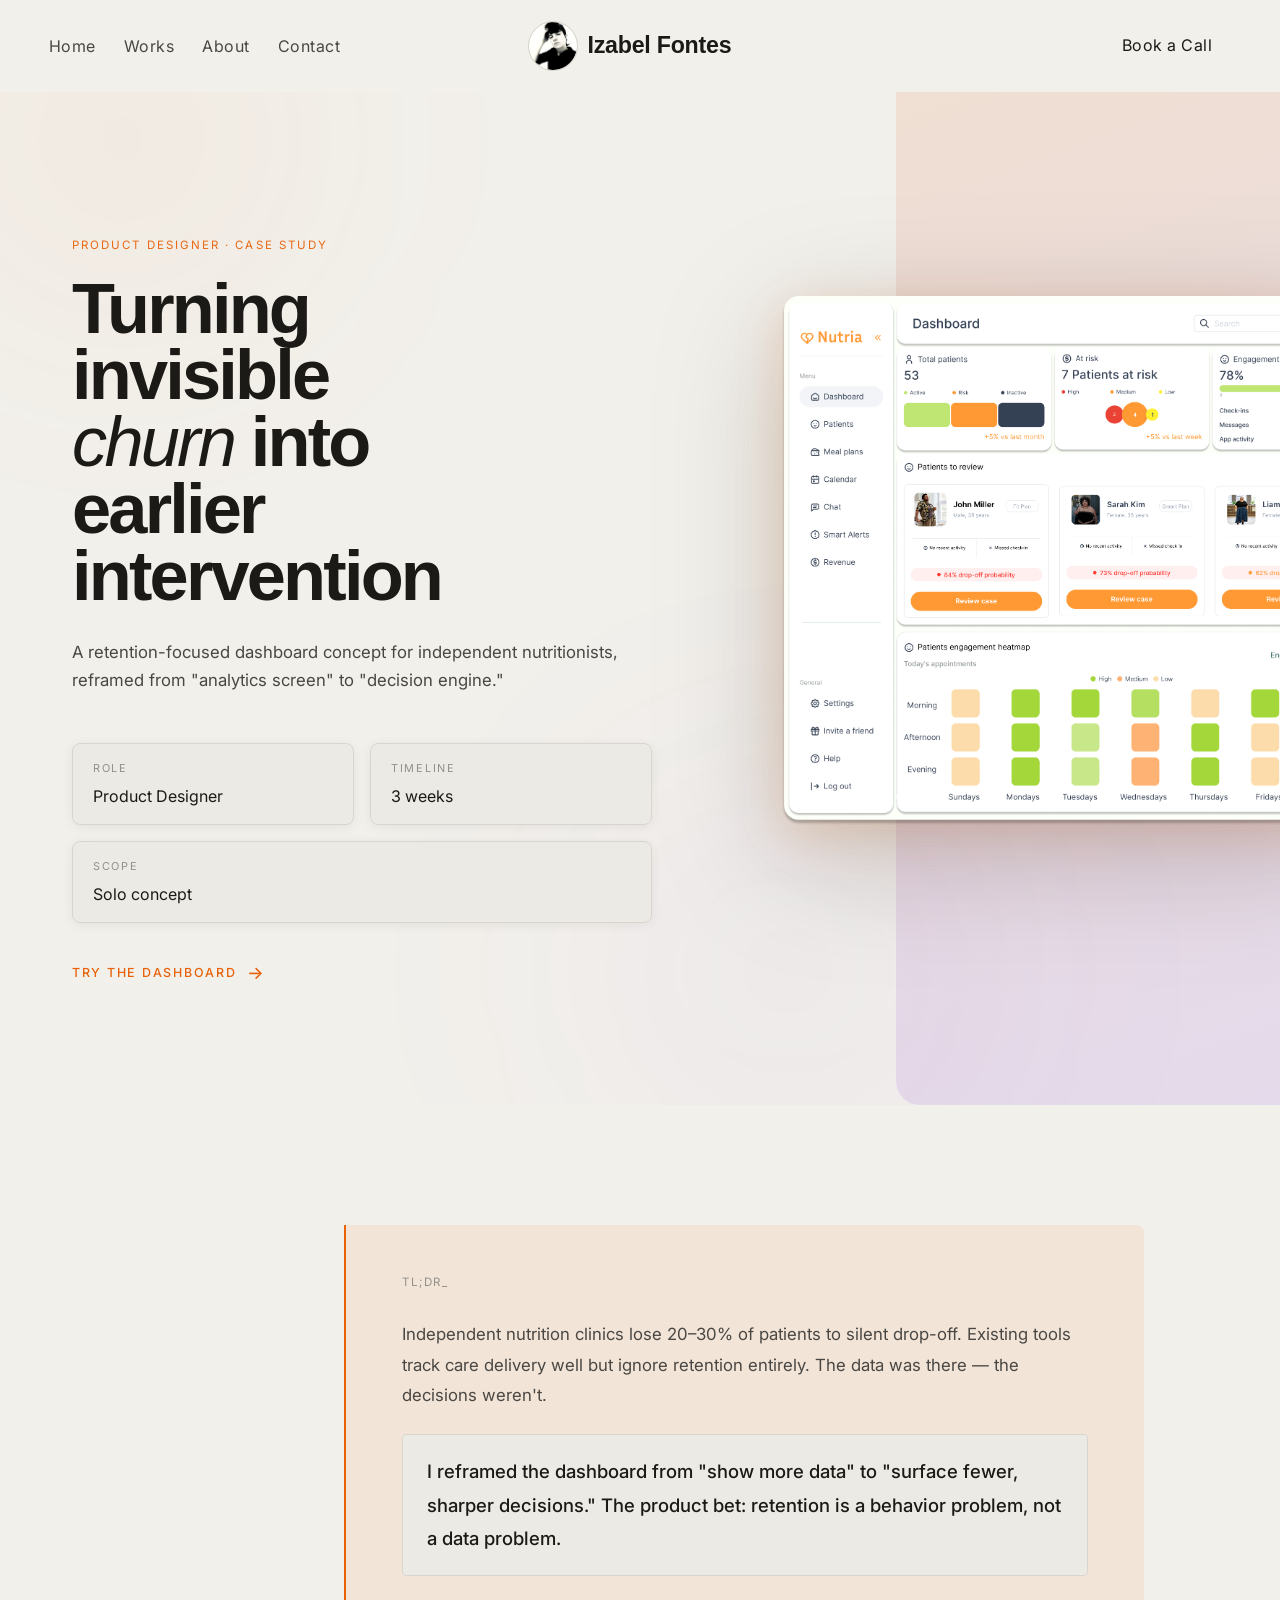
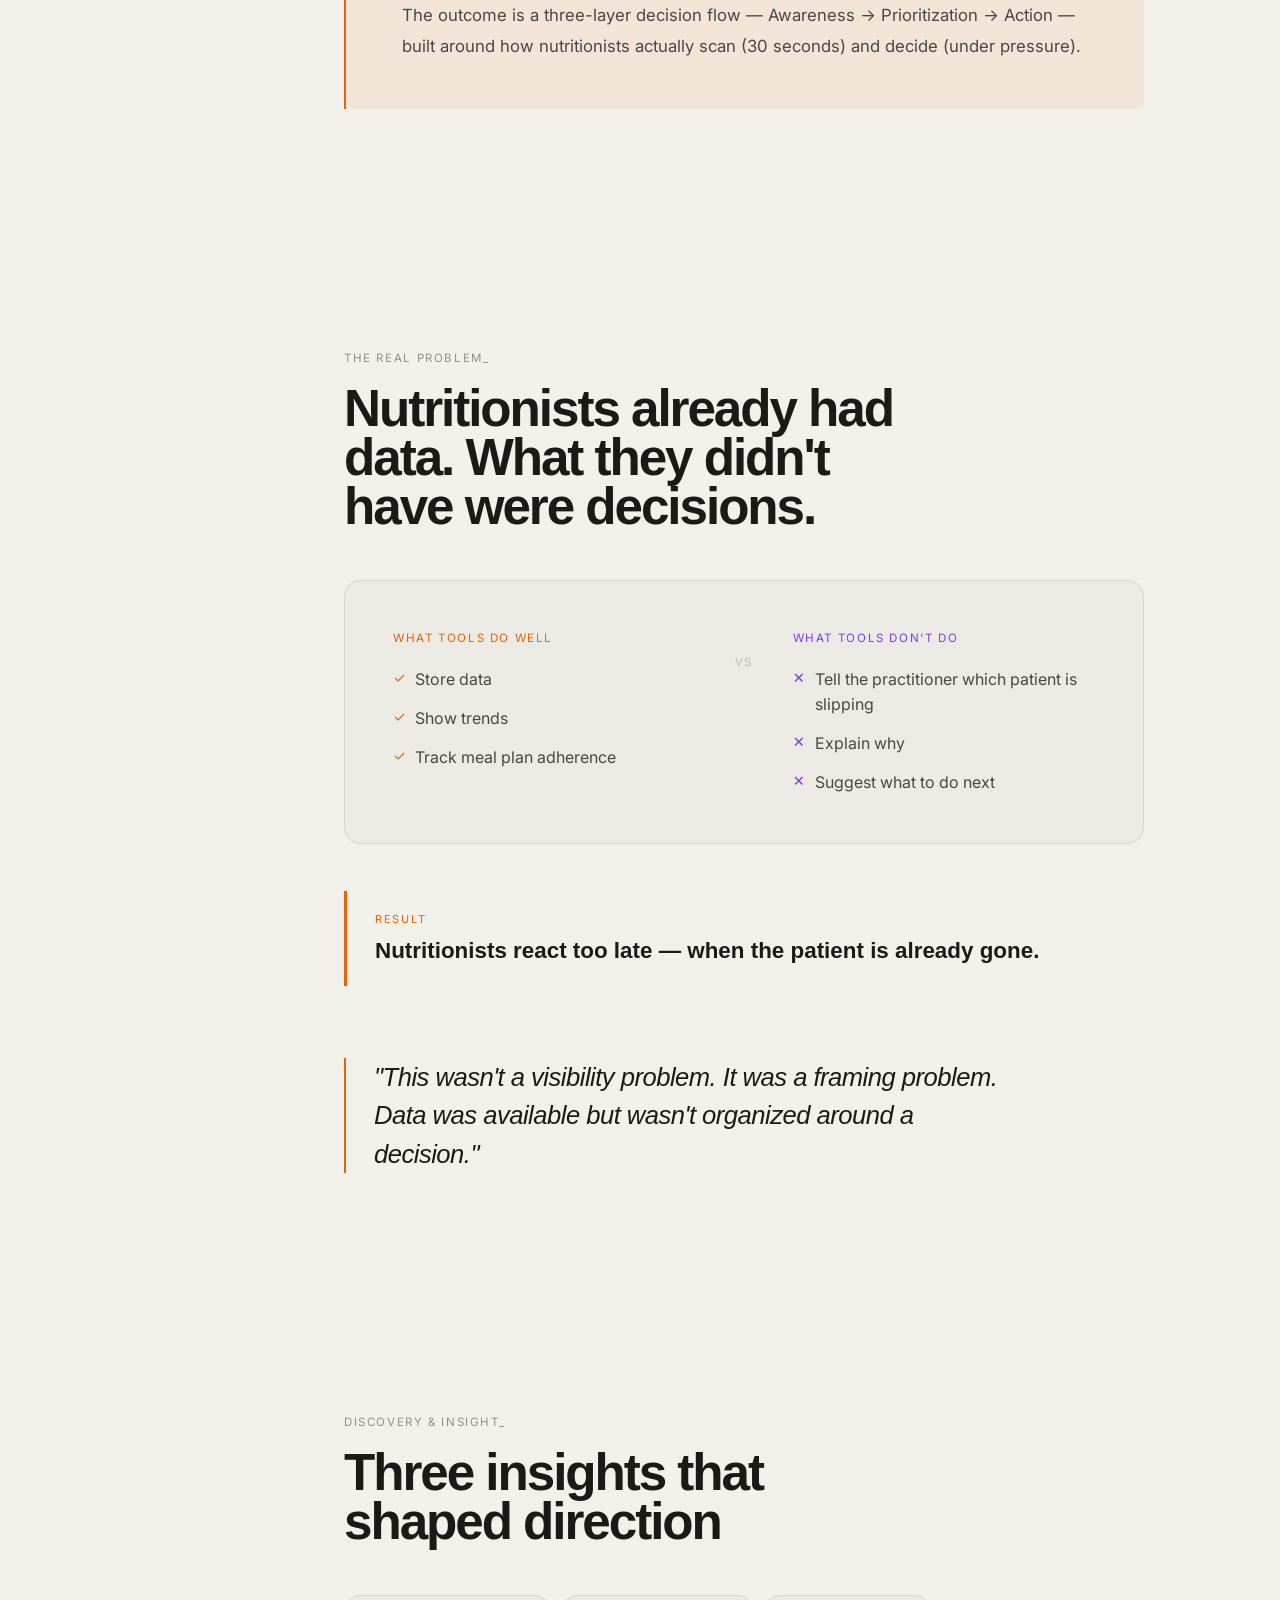
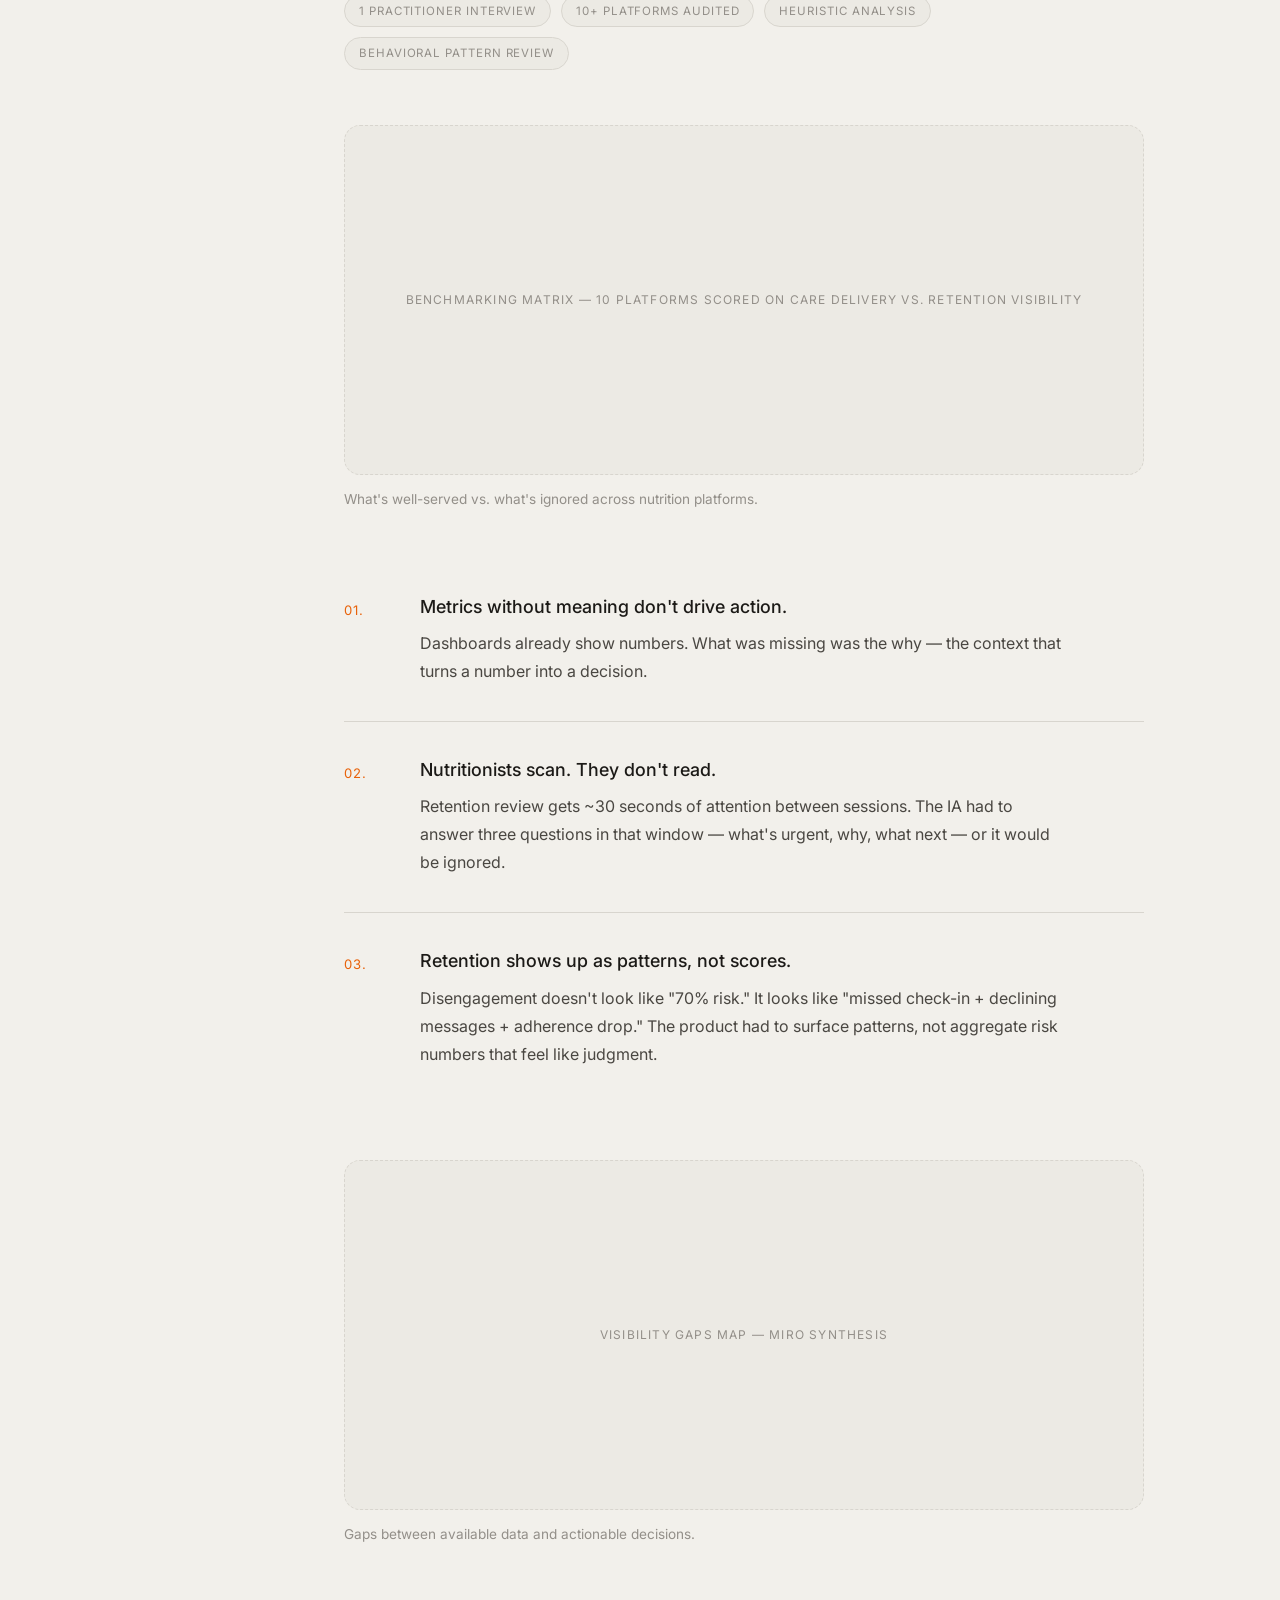
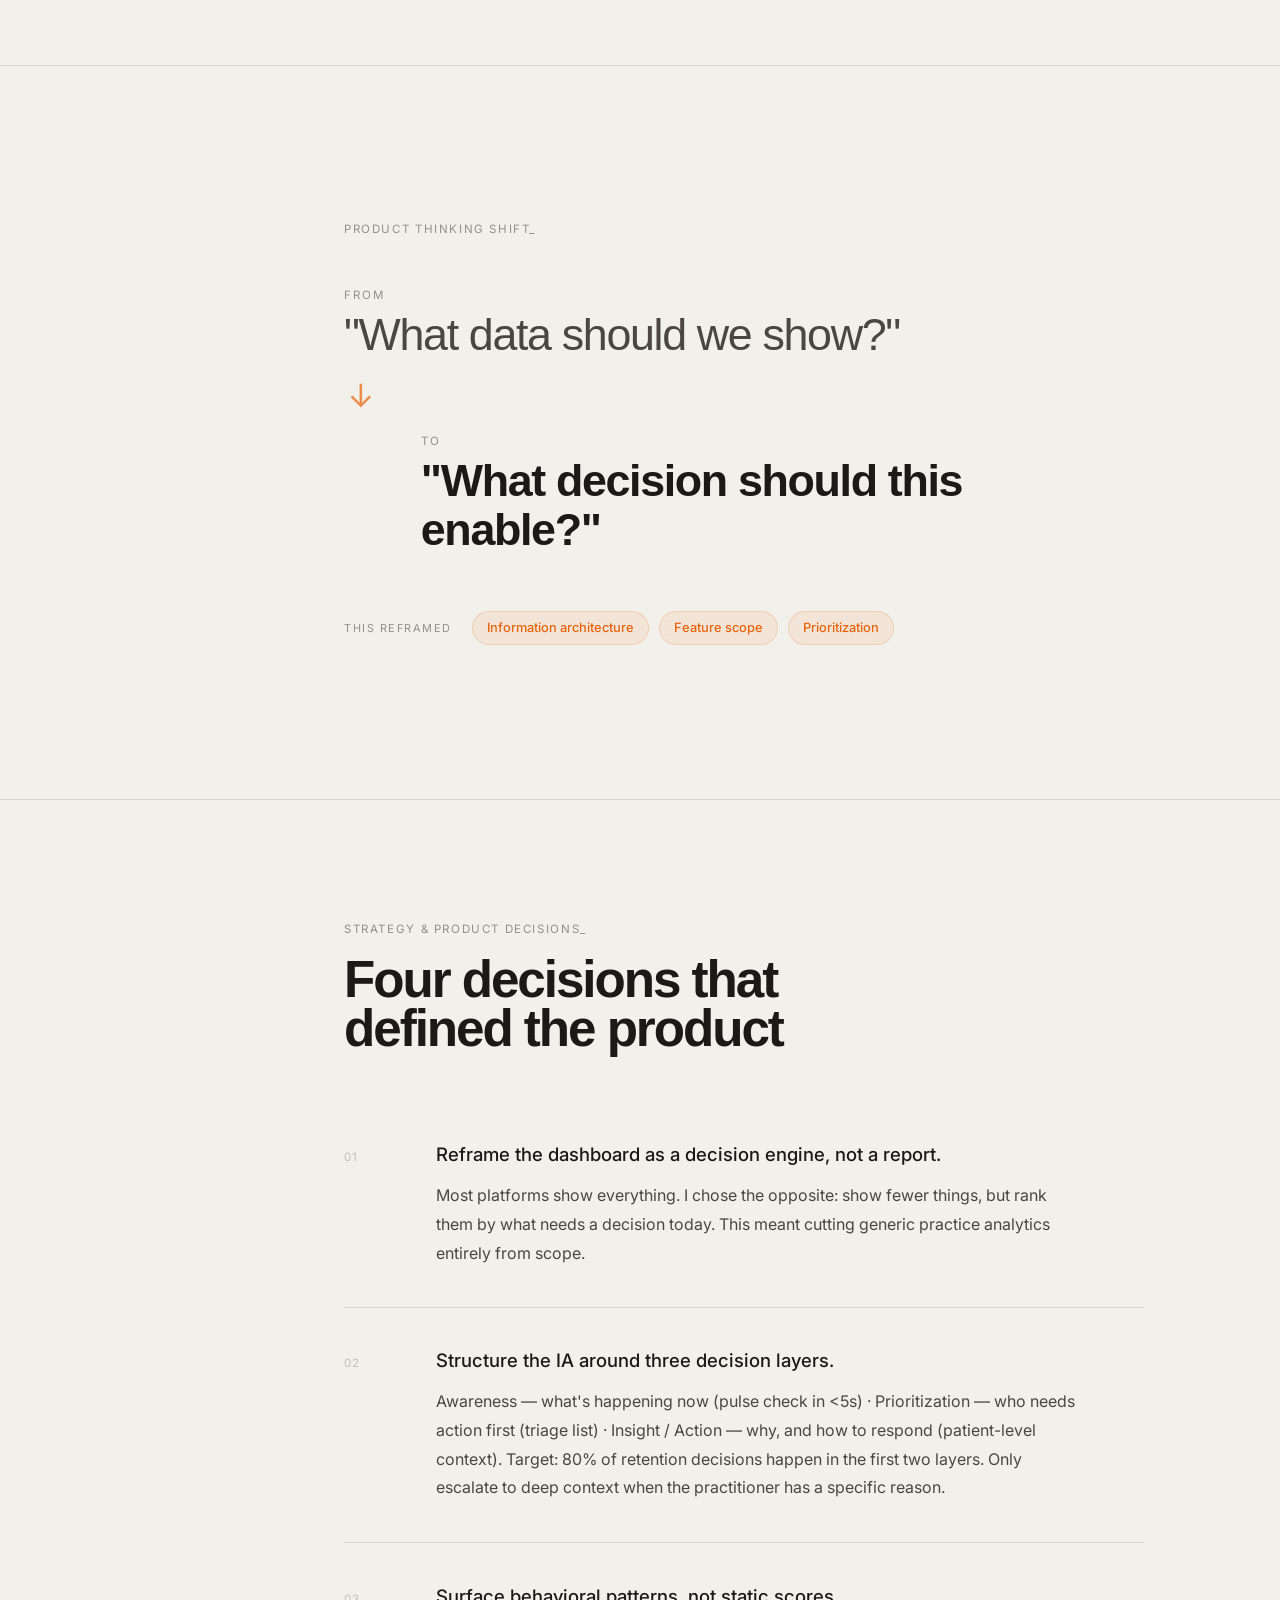
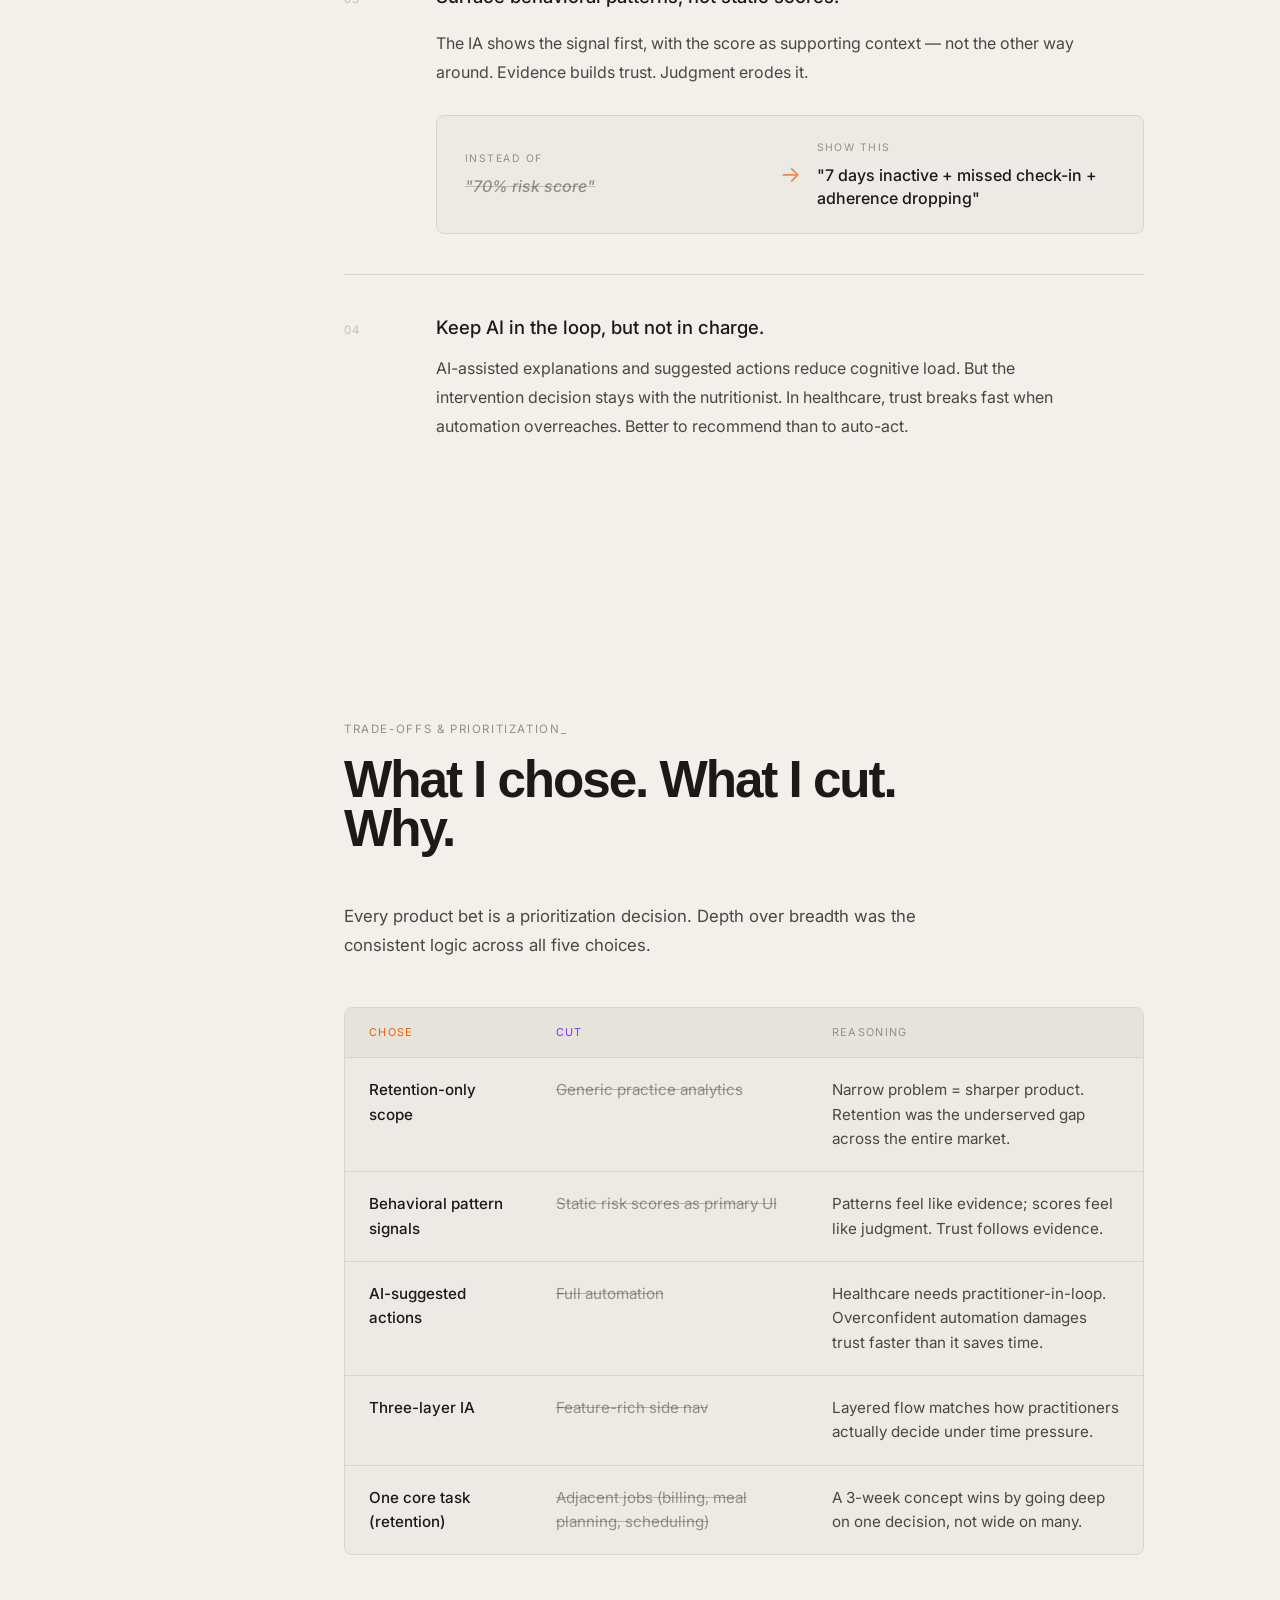
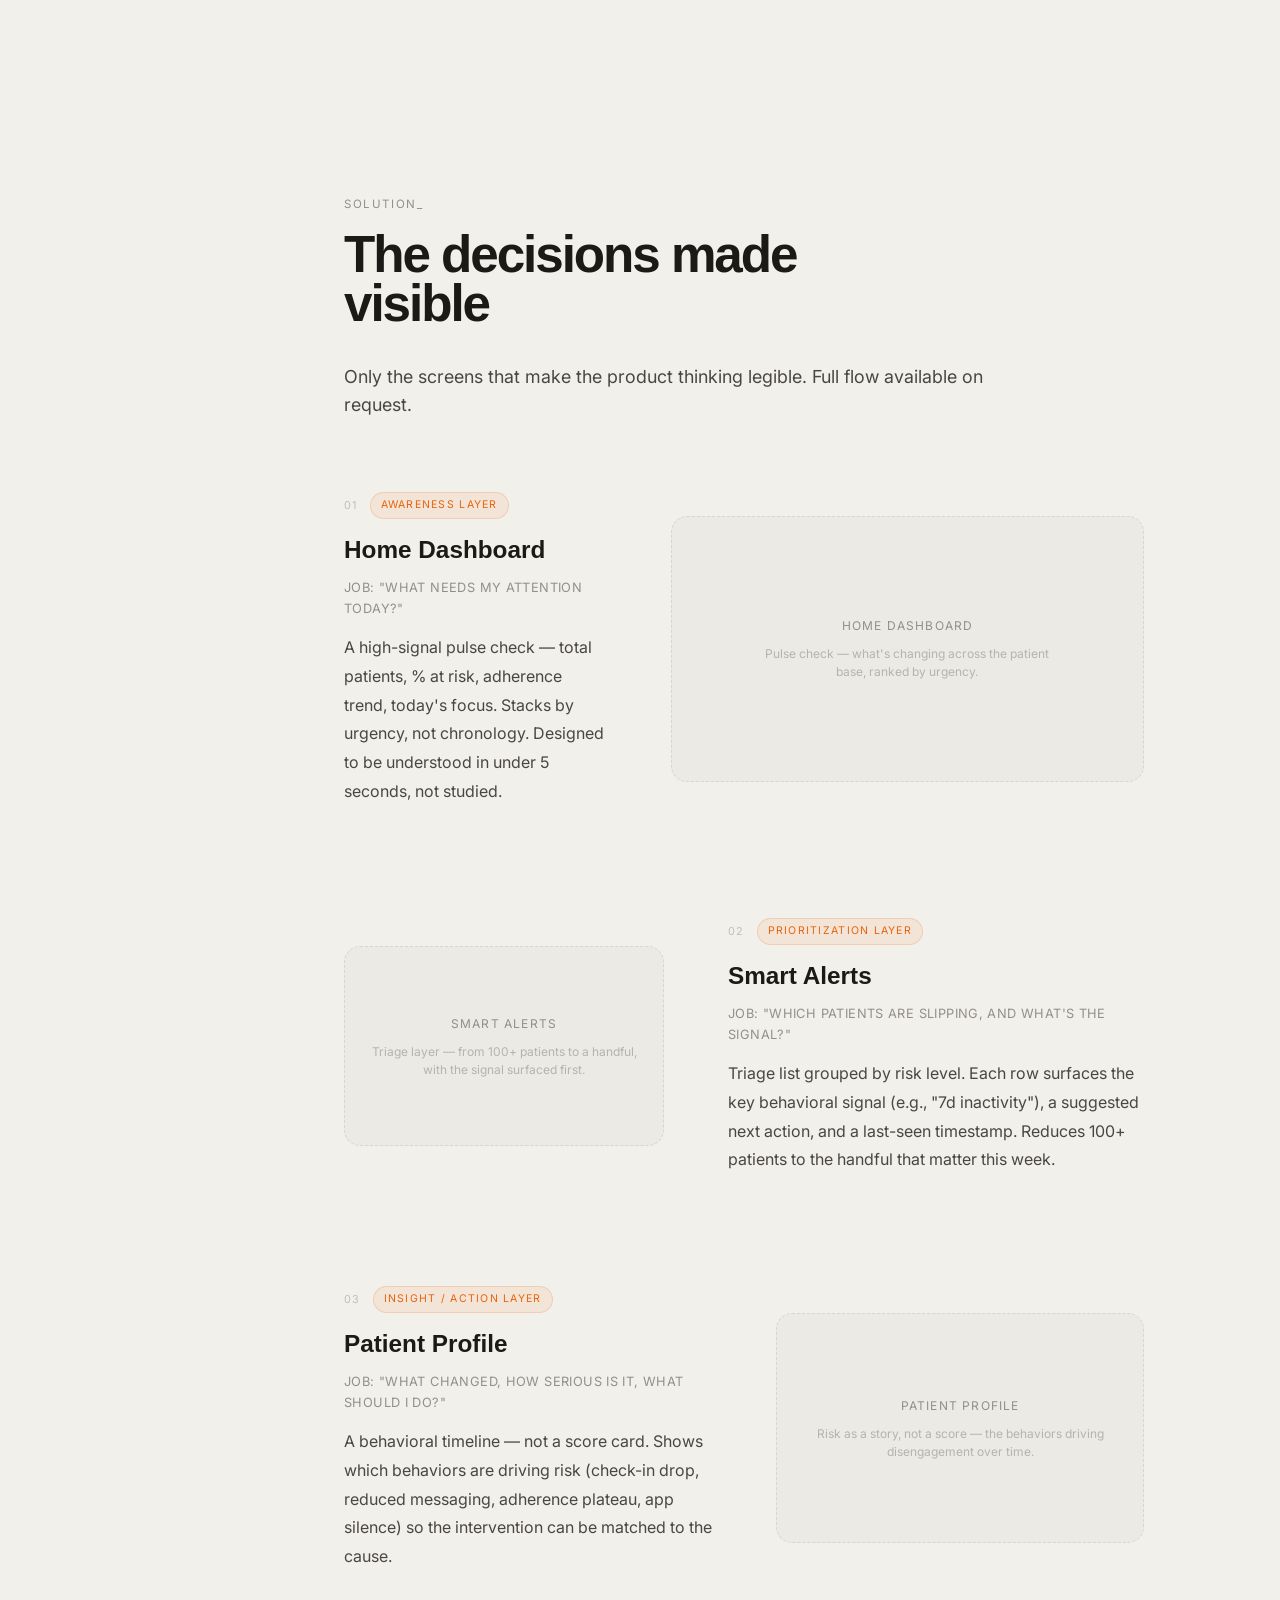
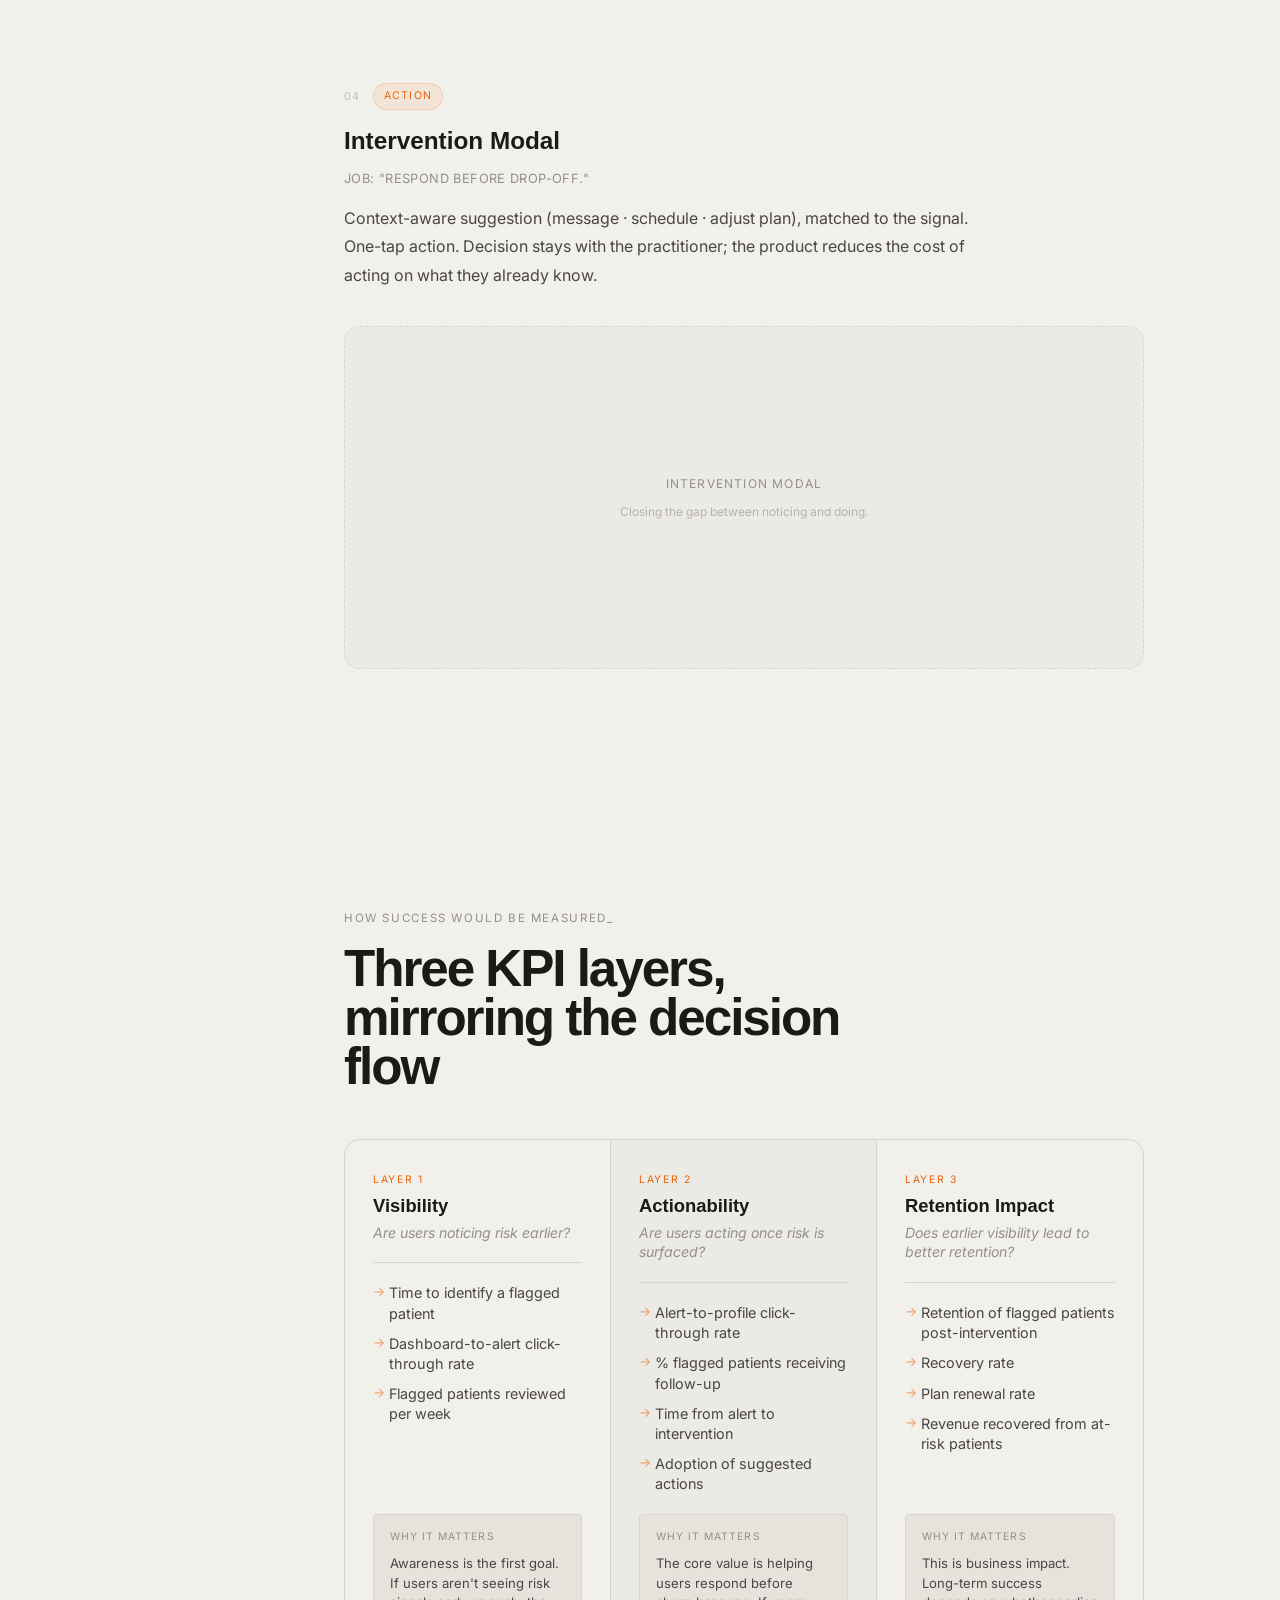
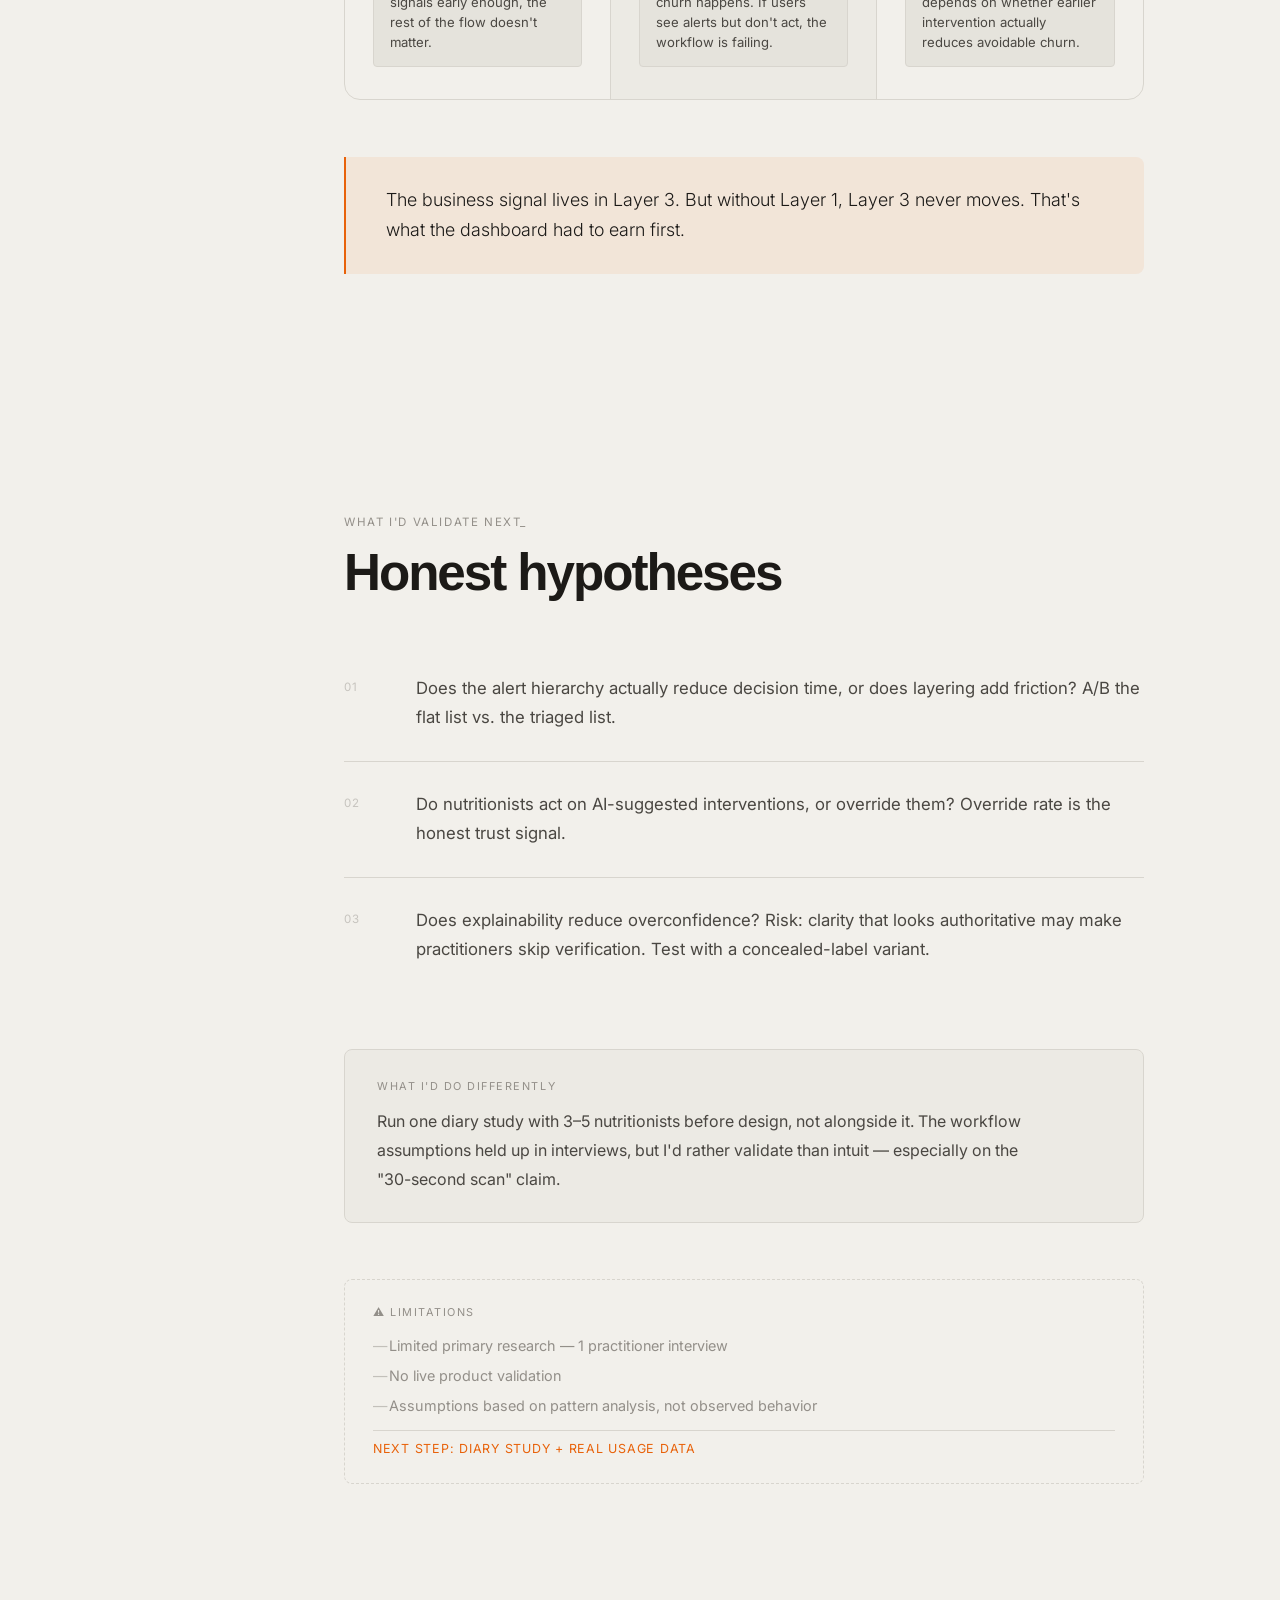
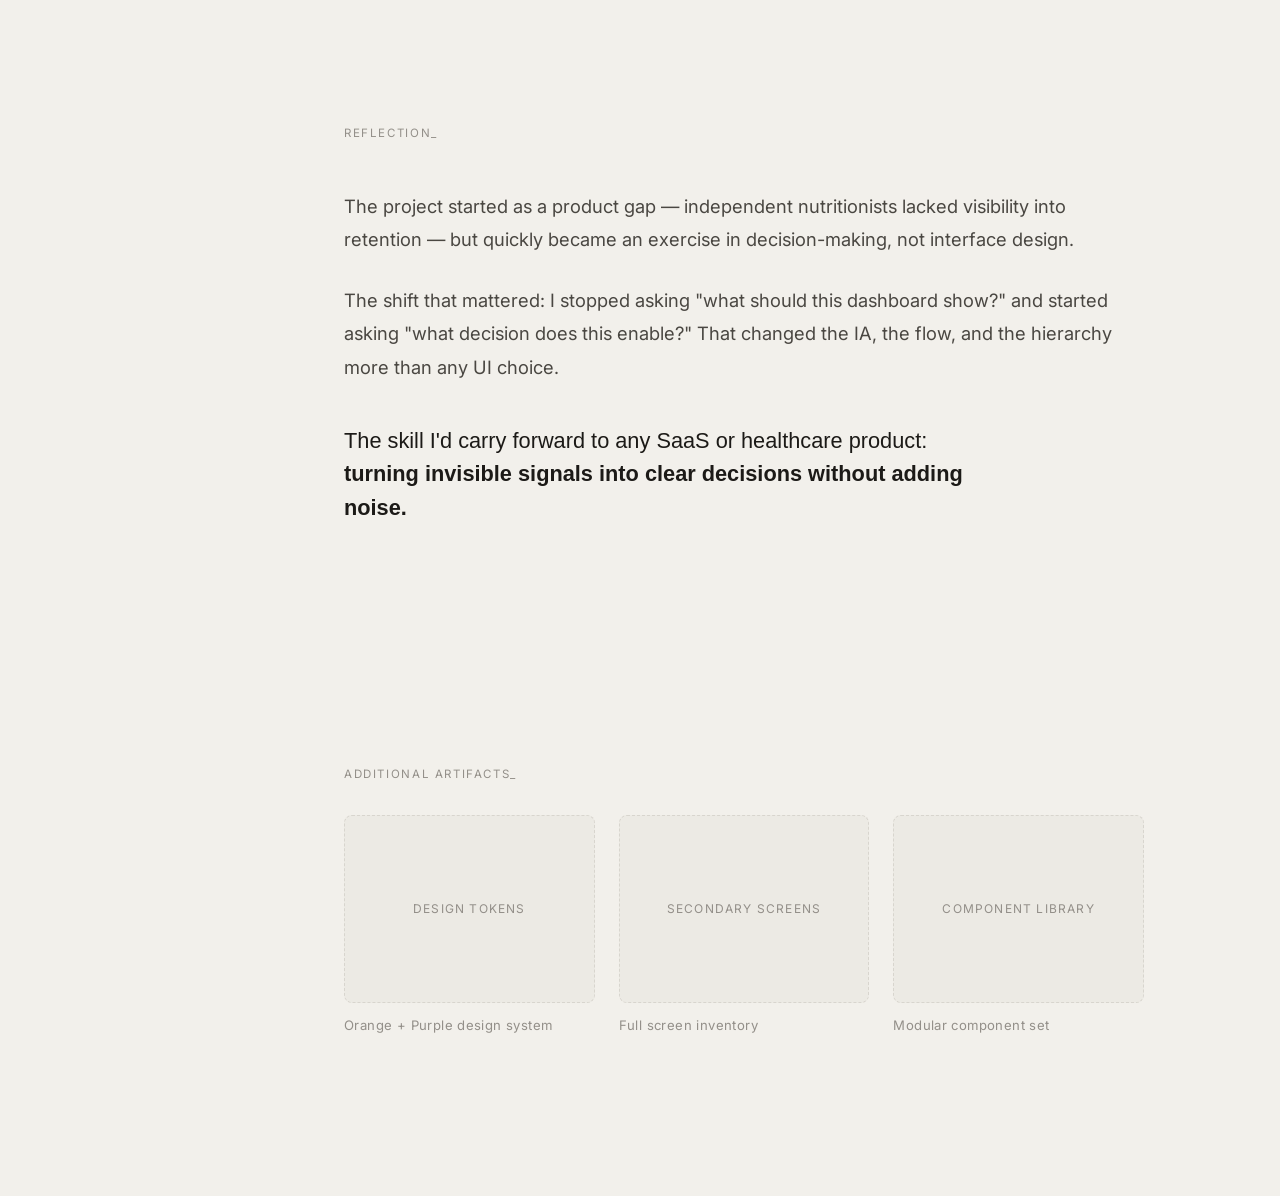
==== commit 7e48319c: "refactor(nutria): redesign layout + typography (Inter + Helvetica Now) - Product Thinking Shift: dra" ====
--- a/Projects/nutria/nutria.html
+++ b/Projects/nutria/nutria.html
@@ -6,14 +6,11 @@
   <meta name="viewport" content="width=device-width, initial-scale=1.0" />
   <title>Nutria — Case Study</title>
 
-  <!-- Fonts -->
+  <!-- Fonts: Inter (body/UI) · Helvetica Now (titles — system font) -->
   <link rel="preconnect" href="https://fonts.googleapis.com" />
   <link rel="preconnect" href="https://fonts.gstatic.com" crossorigin />
   <link
-    href="https://fonts.googleapis.com/css2?family=Playfair+Display:ital,wght@0,400;0,700;0,900;1,400;1,700&family=Source+Serif+4:ital,opsz,wght@0,8..60,300;0,8..60,400;0,8..60,500;1,8..60,300;1,8..60,400&family=JetBrains+Mono:wght@400;500&display=swap"
-    rel="stylesheet" />
-  <link
-    href="https://fonts.googleapis.com/css2?family=Archivo:ital,wght@0,300;0,400;0,500;0,600;0,700;1,300;1,400&family=Cormorant+Garamond:ital,wght@0,400;0,500;1,400;1,500;1,600&family=DM+Mono:ital,wght@0,300;0,400;0,500;1,400&family=Mansalva&display=swap"
+    href="https://fonts.googleapis.com/css2?family=Inter:wght@300;400;500;600;700&display=swap"
     rel="stylesheet" />
 
   <!-- Styles -->
@@ -23,20 +20,14 @@
 
 <body>
 
-  <!-- ============================================================
-       NAV — links LEFT · name CENTER · CTA RIGHT
-       ============================================================ -->
+  <!-- NAV -->
   <nav id="nav">
-
-    <!-- Left: navigation links -->
     <ul class="nav-links">
       <li><a href="../../index.html">Home</a></li>
       <li><a href="../../index.html#works">Works</a></li>
       <li><a href="../../index.html#about">About</a></li>
       <li><a href="../../index.html#contact">Contact</a></li>
     </ul>
-
-    <!-- Center: photo + name → email on scroll -->
     <div class="nav-center">
       <div class="nav-brand">
         <div class="nav-photo">
@@ -49,789 +40,699 @@
         </div>
       </div>
     </div>
-
-    <!-- Right: CTA -->
     <div class="nav-right">
       <a href="https://calendly.com/izabel-fontes/15min" class="btn-nav" target="_blank" rel="noopener">Book a Call</a>
     </div>
-
   </nav>
 
+  <!-- STICKY PROGRESS NAV -->
+  <nav class="case-progress-nav" aria-label="Case study sections">
+    <a href="#problem" class="case-progress-link">
+      <span class="case-progress-dot"></span>
+      <span class="case-progress-label mono">Problem</span>
+    </a>
+    <a href="#research" class="case-progress-link">
+      <span class="case-progress-dot"></span>
+      <span class="case-progress-label mono">Research</span>
+    </a>
+    <a href="#shift" class="case-progress-link">
+      <span class="case-progress-dot"></span>
+      <span class="case-progress-label mono">Shift</span>
+    </a>
+    <a href="#decisions" class="case-progress-link">
+      <span class="case-progress-dot"></span>
+      <span class="case-progress-label mono">Decisions</span>
+    </a>
+    <a href="#tradeoffs" class="case-progress-link">
+      <span class="case-progress-dot"></span>
+      <span class="case-progress-label mono">Trade-offs</span>
+    </a>
+    <a href="#solution" class="case-progress-link">
+      <span class="case-progress-dot"></span>
+      <span class="case-progress-label mono">Solution</span>
+    </a>
+    <a href="#impact" class="case-progress-link">
+      <span class="case-progress-dot"></span>
+      <span class="case-progress-label mono">Metrics</span>
+    </a>
+    <a href="#reflection" class="case-progress-link">
+      <span class="case-progress-dot"></span>
+      <span class="case-progress-label mono">Reflection</span>
+    </a>
+  </nav>
+
   <main class="case-study-page">
 
-    <!-- HERO -->
+    <!-- ============================================================
+         01. HERO
+         ============================================================ -->
     <section class="case-hero" id="overview">
-
       <div class="case-orb case-orb-1" aria-hidden="true"></div>
       <div class="case-orb case-orb-2" aria-hidden="true"></div>
       <div class="case-hero-accent" aria-hidden="true"></div>
 
       <div class="case-hero-layout">
-
         <div class="case-hero-copy reveal">
-          <p class="case-eyebrow mono">UX/UI Case Study</p>
+          <p class="case-eyebrow mono">Product Designer · Case Study</p>
 
           <h1 class="case-title">
-            What if churn<br />
-            <em class="case-title-em">didn't</em> have to<br />
-            be a surprise?
+            Turning invisible<br />
+            <em class="case-title-em">churn</em> into<br />
+            earlier intervention
           </h1>
 
           <p class="case-description">
-            A retention-focused dashboard concept built to turn vague behavioral
-            signals into earlier, clearer intervention.
+            A retention-focused dashboard concept for independent nutritionists,
+            reframed from "analytics screen" to "decision engine."
           </p>
 
           <div class="case-meta-bento">
-
             <div class="case-meta-card reveal reveal-delay-1">
               <span class="case-meta-label mono">Role</span>
-              <p>UX/UI Designer</p>
-            </div>
-
+              <p>Product Designer</p>
+            </div>
             <div class="case-meta-card reveal reveal-delay-2">
               <span class="case-meta-label mono">Timeline</span>
               <p>3 weeks</p>
             </div>
-
             <div class="case-meta-card case-meta-card--wide reveal reveal-delay-3">
-              <span class="case-meta-label mono">Goal</span>
-              <p>
-                Help nutritionists identify churn risk earlier and take action before drop-off happens
-              </p>
-            </div>
-
-          </div>
+              <span class="case-meta-label mono">Scope</span>
+              <p>Solo concept</p>
+            </div>
+          </div>
+
+          <a href="https://patient-retention-dashboard.vercel.app/" class="btn-primary reveal reveal-delay-3"
+            target="_blank" rel="noopener">
+            Try the Dashboard
+          </a>
         </div>
 
         <div class="case-hero-visual reveal reveal-delay-2">
           <img src="../../assets/images/nutria_hero_image.png" alt="Nutria dashboard preview" loading="eager"
             decoding="async" />
         </div>
-
-      </div>
-    </section>
-
-
-    <!-- PROBLEM -->
-    <section class="case-section case-challenge" id="problem">
+      </div>
+    </section>
+
+
+    <!-- ============================================================
+         02. TL;DR — scanning contract
+         ============================================================ -->
+    <section class="case-section case-tldr" id="tldr">
+      <div class="case-section-inner">
+        <div class="tldr-block reveal">
+          <p class="case-section-eyebrow mono">TL;DR_</p>
+          <div class="tldr-points">
+            <p class="tldr-point">Independent nutrition clinics lose 20–30% of patients to silent drop-off. Existing
+              tools track care delivery well but ignore retention entirely. The data was there — the decisions
+              weren't.</p>
+            <p class="tldr-point tldr-bet">I reframed the dashboard from "show more data" to "surface fewer, sharper
+              decisions." The product bet: retention is a behavior problem, not a data problem.</p>
+            <p class="tldr-point">The outcome is a three-layer decision flow — Awareness → Prioritization → Action —
+              built around how nutritionists actually scan (30 seconds) and decide (under pressure).</p>
+          </div>
+        </div>
+      </div>
+    </section>
+
+
+    <!-- ============================================================
+         03. PROBLEM
+         ============================================================ -->
+    <section class="case-section case-problem" id="problem">
       <div class="case-section-inner">
 
         <div class="case-section-heading reveal">
-          <p class="case-section-eyebrow mono">Problem_</p>
-          <h2 class="case-section-title">
-            The retention problem wasn’t visible.
-          </h2>
-          <p class="case-section-subtitle">
-            Independent nutritionists had tools for care delivery — but not for identifying who was quietly slipping
-            away.
-          </p>
-        </div>
-
-        <div class="case-problem-grid reveal">
-          <div class="case-problem-card">
-            <span class="problem-card-icon">01</span>
-            <h3 class="problem-card-title">Fragmented signals</h3>
-            <p class="problem-card-desc">Missed check-ins and low engagement clues are buried deep within complex
-              clinical records.</p>
-          </div>
-          <div class="case-problem-card">
-            <span class="problem-card-icon">02</span>
-            <h3 class="problem-card-title">Reactive follow-up</h3>
-            <p class="problem-card-desc">Without structured risk alerts, practitioners reach out only after the patient
-              has already dropped off.</p>
-          </div>
-          <div class="case-problem-card">
-            <span class="problem-card-icon">03</span>
-            <h3 class="problem-card-title">No retention visibility</h3>
-            <p class="problem-card-desc">Tooling optimizes for building meal plans, effectively ignoring the lifecycle
-              phase of keeping patients engaged.</p>
-          </div>
-          <div class="case-problem-card">
-            <span class="problem-card-icon">04</span>
-            <h3 class="problem-card-title">Revenue instability</h3>
-            <p class="problem-card-desc">The 20-30% silent drop-off directly damages scaling efforts and the financial
-              health of independent clinics.</p>
-          </div>
-        </div>
-
-        <div class="case-problem-insight reveal reveal-delay-1">
-          <h3 class="insight-text">When churn is invisible,<br> intervention happens too late.</h3>
-        </div>
-
-      </div>
-    </section>
-
-    <!-- RESEARCH -->
-    <!-- RESEARCH & THINKING -->
+          <p class="case-section-eyebrow mono">The Real Problem_</p>
+          <h2 class="case-section-title">Nutritionists already had data. What they didn't have were decisions.</h2>
+        </div>
+
+        <div class="research-gap-row reveal">
+          <div class="gap-col gap-col--does">
+            <p class="gap-label mono">What tools do well</p>
+            <ul class="gap-list">
+              <li>Store data</li>
+              <li>Show trends</li>
+              <li>Track meal plan adherence</li>
+            </ul>
+          </div>
+          <div class="gap-vs">vs</div>
+          <div class="gap-col gap-col--doesnt">
+            <p class="gap-label mono">What tools don't do</p>
+            <ul class="gap-list">
+              <li>Tell the practitioner which patient is slipping</li>
+              <li>Explain why</li>
+              <li>Suggest what to do next</li>
+            </ul>
+          </div>
+        </div>
+
+        <!-- Result — isolated, not buried -->
+        <div class="problem-result reveal">
+          <span class="problem-result-label mono">Result</span>
+          <p class="problem-result-text">Nutritionists react too late — when the patient is already gone.</p>
+        </div>
+
+        <blockquote class="insight-callout reveal">
+          "This wasn't a visibility problem. It was a framing problem. Data was available but wasn't organized around
+          a decision."
+        </blockquote>
+
+      </div>
+    </section>
+
+
+    <!-- ============================================================
+         04. RESEARCH — inputs first, evidence second, insights third
+         ============================================================ -->
     <section class="case-section case-research" id="research">
       <div class="case-section-inner">
 
         <div class="case-section-heading reveal">
-          <p class="case-section-eyebrow mono">Research & Thinking_</p>
-          <h2 class="case-section-title">Turning invisible signals into clear decisions</h2>
-          <p class="case-section-subtitle">
-            I started by understanding how independent nutritionists already manage engagement and retention. I had a real conversation with a practicing nutritionist and analyzed 10+ health platforms to map behavioral signals and test information hierarchies.
-          </p>
-        </div>
-
-        <!-- Part 1: Benchmarking -->
-        <div class="research-sub-section reveal mt-5">
-          <h3 class="research-sub-title mono">01. Benchmarking Analysis</h3>
-          <p class="research-sub-desc mt-2">I focused on how other platforms surface signals, prioritize patients, and support action rather than just copying layouts.</p>
-          
-          <div class="benchmarking-insights mt-4">
-            <div class="benchmarking-card">
-              <p class="benchmarking-card-text">Most tools support tracking patient data, but rarely surface clear risk signals for retention.</p>
-            </div>
-            <div class="benchmarking-card">
-              <p class="benchmarking-card-text">Business-level visibility (revenue, retention risk, recurrence) is often missing from nutrition platforms.</p>
-            </div>
-            <div class="benchmarking-card">
-              <p class="benchmarking-card-text">Alerts are usually notifications, not prioritization layers — users still have to interpret what’s urgent.</p>
-            </div>
-            <div class="benchmarking-card">
-              <p class="benchmarking-card-text">Retention is often managed through intuition and manual follow‑ups, not structured visibility.</p>
-            </div>
-          </div>
-
-          <div class="benchmarking-snapshot mt-5">
-            <div class="benchmarking-visual-placeholder">
-              <span>Image: Benchmarking Analysis Matrix</span>
-            </div>
-            <p class="diagram-caption">A visual placeholder for my benchmarking analysis (matrix of 6–8 platforms).</p>
-          </div>
-        </div>
-
-        <!-- Part 2: Thinking & Gaps -->
-        <div class="research-sub-section reveal mt-5 pt-5" style="border-top: 1px solid var(--border);">
-          <h3 class="research-sub-title mono">02. Mapping Visibility Gaps</h3>
-          <p class="research-sub-desc mt-2">Combined nutritionist interviews with behavioral signal analysis to define what actually enables a retention decision.</p>
-
-          <div class="case-research-snapshot mt-4">
-            <img src="assets/research_figjam.png" alt="UX Research Board" class="research-figjam-image">
-            <p class="diagram-caption">A mapping of visibility gaps and behavioral signal analysis via Miro.</p>
-          </div>
-
-          <div class="case-research-grid mt-4">
-            <div class="case-research-card">
-              <h3 class="research-card-title">Metrics without meaning</h3>
-              <p class="research-card-desc">Tools already show numbers — but they don’t explain why a patient is at risk. The dashboard needed to add context to the data.</p>
-            </div>
-            <div class="case-research-card">
-              <h3 class="research-card-title">Fast scanning, high stakes</h3>
-              <p class="research-card-desc">Nutritionists scan dashboards in under 30 seconds. The IA must answer: What’s urgent? Why? What’s next?</p>
-            </div>
-            <div class="case-research-card">
-              <h3 class="research-card-title">Retention is behavior first</h3>
-              <p class="research-card-desc">Retention is often managed through intuition and manual follow‑ups, not structured visibility. I focused on making disengagement patterns visible first.</p>
-            </div>
-          </div>
-        </div>
-
-        <div class="case-research-wrapup reveal mt-5">
-          <p class="research-wrapup-text">
-            Instead of treating this as a generic analytics screen, I treated it as a **decision space**: what should a nutritionist see first, what should they ignore, and what should they act on.
-          </p>
-        </div>
-
-      </div>
-    </section>
-
-        <!-- STRATEGY / UX DIRECTION -->
-        <section class="case-section case-strategy" id="strategy">
-          <div class="case-section-inner">
-
-            <div class="case-section-heading reveal">
-              <h2 class="case-section-title">
-                UX Direction & Principles
-              </h2>
-              <p class="case-section-subtitle mt-2">
-                A dashboard isn’t a report — it’s a decision engine. Instead of showing more data, I focused on making it easier to understand what’s happening, what needs action, and what can be ignored.
+          <p class="case-section-eyebrow mono">Discovery & Insight_</p>
+          <h2 class="case-section-title">Three insights that shaped direction</h2>
+        </div>
+
+        <!-- Research inputs — as credential tags, not body text -->
+        <div class="research-inputs-row reveal">
+          <span class="research-input-tag mono">1 practitioner interview</span>
+          <span class="research-input-tag mono">10+ platforms audited</span>
+          <span class="research-input-tag mono">Heuristic analysis</span>
+          <span class="research-input-tag mono">Behavioral pattern review</span>
+        </div>
+
+        <!-- Evidence image — BEFORE the conclusions -->
+        <div class="research-artifact reveal">
+          <div class="artifact-image-placeholder">
+            <span class="placeholder-tag">Benchmarking Matrix — 10 platforms scored on care delivery vs. retention
+              visibility</span>
+          </div>
+          <p class="diagram-caption">What's well-served vs. what's ignored across nutrition platforms.</p>
+        </div>
+
+        <!-- Key insights — numbered, with air between each -->
+        <div class="insights-list reveal">
+          <div class="insight-item">
+            <span class="insight-num mono">01.</span>
+            <div class="insight-body">
+              <h3 class="insight-title">Metrics without meaning don't drive action.</h3>
+              <p class="insight-desc">Dashboards already show numbers. What was missing was the why — the context that
+                turns a number into a decision.</p>
+            </div>
+          </div>
+          <div class="insight-item">
+            <span class="insight-num mono">02.</span>
+            <div class="insight-body">
+              <h3 class="insight-title">Nutritionists scan. They don't read.</h3>
+              <p class="insight-desc">Retention review gets ~30 seconds of attention between sessions. The IA had to
+                answer three questions in that window — what's urgent, why, what next — or it would be ignored.</p>
+            </div>
+          </div>
+          <div class="insight-item">
+            <span class="insight-num mono">03.</span>
+            <div class="insight-body">
+              <h3 class="insight-title">Retention shows up as patterns, not scores.</h3>
+              <p class="insight-desc">Disengagement doesn't look like "70% risk." It looks like "missed check-in +
+                declining messages + adherence drop." The product had to surface patterns, not aggregate risk numbers
+                that feel like judgment.</p>
+            </div>
+          </div>
+        </div>
+
+        <!-- Second artifact — visibility gaps map -->
+        <div class="research-artifact reveal">
+          <div class="artifact-image-placeholder">
+            <span class="placeholder-tag">Visibility Gaps Map — Miro synthesis</span>
+          </div>
+          <p class="diagram-caption">Gaps between available data and actionable decisions.</p>
+        </div>
+
+      </div>
+    </section>
+
+
+    <!-- ============================================================
+         05. PRODUCT THINKING SHIFT — the strategic hinge
+         ============================================================ -->
+    <section class="case-section case-shift" id="shift">
+      <div class="case-section-inner">
+
+        <p class="case-section-eyebrow mono reveal">Product Thinking Shift_</p>
+
+        <div class="thinking-shift reveal">
+          <div class="shift-from">
+            <span class="shift-direction-label mono">From</span>
+            <p class="shift-question">"What data should we show?"</p>
+          </div>
+          <div class="shift-arrow" aria-hidden="true">↓</div>
+          <div class="shift-to">
+            <span class="shift-direction-label mono">To</span>
+            <p class="shift-question shift-question--to">"What decision should this enable?"</p>
+          </div>
+        </div>
+
+        <div class="shift-impact reveal">
+          <span class="shift-impact-label mono">This reframed</span>
+          <div class="shift-impact-tags">
+            <span class="shift-impact-tag">Information architecture</span>
+            <span class="shift-impact-tag">Feature scope</span>
+            <span class="shift-impact-tag">Prioritization</span>
+          </div>
+        </div>
+
+      </div>
+    </section>
+
+
+    <!-- ============================================================
+         06. PRODUCT DECISIONS
+         ============================================================ -->
+    <section class="case-section case-decisions" id="decisions">
+      <div class="case-section-inner">
+
+        <div class="case-section-heading reveal">
+          <p class="case-section-eyebrow mono">Strategy & Product Decisions_</p>
+          <h2 class="case-section-title">Four decisions that defined the product</h2>
+        </div>
+
+        <div class="decision-list">
+
+          <div class="decision-item reveal">
+            <span class="decision-num mono">01</span>
+            <div class="decision-body">
+              <h3 class="decision-title">Reframe the dashboard as a decision engine, not a report.</h3>
+              <p class="decision-rationale">Most platforms show everything. I chose the opposite: show fewer things,
+                but rank them by what needs a decision today. This meant cutting generic practice analytics entirely
+                from scope.</p>
+            </div>
+          </div>
+
+          <div class="decision-item reveal">
+            <span class="decision-num mono">02</span>
+            <div class="decision-body">
+              <h3 class="decision-title">Structure the IA around three decision layers.</h3>
+              <p class="decision-rationale">Awareness — what's happening now (pulse check in &lt;5s) · Prioritization
+                — who needs action first (triage list) · Insight / Action — why, and how to respond (patient-level
+                context). Target: 80% of retention decisions happen in the first two layers. Only escalate to deep
+                context when the practitioner has a specific reason.</p>
+            </div>
+          </div>
+
+          <div class="decision-item decision-item--contrast reveal">
+            <span class="decision-num mono">03</span>
+            <div class="decision-body">
+              <h3 class="decision-title">Surface behavioral patterns, not static scores.</h3>
+              <p class="decision-rationale">The IA shows the signal first, with the score as supporting context — not
+                the other way around. Evidence builds trust. Judgment erodes it.</p>
+              <!-- Contrast block: before vs after -->
+              <div class="behavior-contrast">
+                <div class="behavior-contrast-col behavior-contrast-col--before">
+                  <span class="behavior-contrast-label mono">Instead of</span>
+                  <p class="behavior-contrast-val behavior-contrast-val--before">"70% risk score"</p>
+                </div>
+                <div class="behavior-contrast-arrow" aria-hidden="true">→</div>
+                <div class="behavior-contrast-col behavior-contrast-col--after">
+                  <span class="behavior-contrast-label mono">Show this</span>
+                  <p class="behavior-contrast-val behavior-contrast-val--after">"7 days inactive + missed check-in +
+                    adherence dropping"</p>
+                </div>
+              </div>
+            </div>
+          </div>
+
+          <div class="decision-item reveal">
+            <span class="decision-num mono">04</span>
+            <div class="decision-body">
+              <h3 class="decision-title">Keep AI in the loop, but not in charge.</h3>
+              <p class="decision-rationale">AI-assisted explanations and suggested actions reduce cognitive load. But
+                the intervention decision stays with the nutritionist. In healthcare, trust breaks fast when automation
+                overreaches. Better to recommend than to auto-act.</p>
+            </div>
+          </div>
+
+        </div>
+      </div>
+    </section>
+
+
+    <!-- ============================================================
+         07. TRADE-OFFS
+         ============================================================ -->
+    <section class="case-section case-tradeoffs" id="tradeoffs">
+      <div class="case-section-inner">
+
+        <div class="case-section-heading reveal">
+          <p class="case-section-eyebrow mono">Trade-offs & Prioritization_</p>
+          <h2 class="case-section-title">What I chose. What I cut. Why.</h2>
+        </div>
+
+        <p class="tradeoffs-intro reveal">Every product bet is a prioritization decision. Depth over breadth was the
+          consistent logic across all five choices.</p>
+
+        <div class="tradeoffs-table-wrap reveal">
+          <table class="tradeoffs-table">
+            <thead>
+              <tr>
+                <th>Chose</th>
+                <th>Cut</th>
+                <th class="col-reasoning">Reasoning</th>
+              </tr>
+            </thead>
+            <tbody>
+              <tr>
+                <td class="td-chose">Retention-only scope</td>
+                <td class="td-cut">Generic practice analytics</td>
+                <td class="col-reasoning">Narrow problem = sharper product. Retention was the underserved gap across the entire market.</td>
+              </tr>
+              <tr>
+                <td class="td-chose">Behavioral pattern signals</td>
+                <td class="td-cut">Static risk scores as primary UI</td>
+                <td class="col-reasoning">Patterns feel like evidence; scores feel like judgment. Trust follows evidence.</td>
+              </tr>
+              <tr>
+                <td class="td-chose">AI-suggested actions</td>
+                <td class="td-cut">Full automation</td>
+                <td class="col-reasoning">Healthcare needs practitioner-in-loop. Overconfident automation damages trust faster than it saves
+                  time.</td>
+              </tr>
+              <tr>
+                <td class="td-chose">Three-layer IA</td>
+                <td class="td-cut">Feature-rich side nav</td>
+                <td class="col-reasoning">Layered flow matches how practitioners actually decide under time pressure.</td>
+              </tr>
+              <tr>
+                <td class="td-chose">One core task (retention)</td>
+                <td class="td-cut">Adjacent jobs (billing, meal planning, scheduling)</td>
+                <td class="col-reasoning">A 3-week concept wins by going deep on one decision, not wide on many.</td>
+              </tr>
+            </tbody>
+          </table>
+        </div>
+
+      </div>
+    </section>
+
+
+    <!-- ============================================================
+         08. SOLUTION — varied layouts per screen
+         ============================================================ -->
+    <section class="case-section case-solution" id="solution">
+      <div class="case-section-inner">
+
+        <div class="case-section-heading reveal">
+          <p class="case-section-eyebrow mono">Solution_</p>
+          <h2 class="case-section-title">The decisions made visible</h2>
+          <p class="case-section-subtitle">Only the screens that make the product thinking legible. Full flow available
+            on request.</p>
+        </div>
+
+        <div class="screen-blocks">
+
+          <!-- 01 — Awareness: LARGE image, content left. Hero of the solution. -->
+          <div class="screen-block screen-block--hero reveal">
+            <div class="screen-content">
+              <div class="screen-meta">
+                <span class="screen-num mono">01</span>
+                <span class="screen-layer">Awareness layer</span>
+              </div>
+              <h3 class="screen-title">Home Dashboard</h3>
+              <p class="screen-job mono">Job: "What needs my attention today?"</p>
+              <p class="screen-desc">A high-signal pulse check — total patients, % at risk, adherence trend, today's
+                focus. Stacks by urgency, not chronology. Designed to be understood in under 5 seconds, not studied.
               </p>
             </div>
-
-            <!-- DIAGRAM -->
-            <div class="strategy-diagram-wrap reveal mt-4">
-              <div class="strategy-diagram">
-                <div class="diagram-inputs">
-                  <div class="diagram-box">Awareness<span class="diagram-sub">What’s happening now?</span></div>
-                  <div class="diagram-box">Prioritization<span class="diagram-sub">What needs action first?</span></div>
-                  <div class="diagram-box">Insight/Action<span class="diagram-sub">Why, and how to respond?</span></div>
-                </div>
-                <div class="diagram-arrow">
-                  <svg width="32" height="32" viewBox="0 0 24 24" fill="none" stroke="currentColor"><path d="M5 12h14m0 0l-6-6m6 6l-6 6" stroke-width="1.5" stroke-linecap="round" stroke-linejoin="round"/></svg>
-                </div>
-                <div class="diagram-core">
-                  <div class="diagram-core-box">Decision<br>Engine</div>
-                </div>
-              </div>
-              <p class="diagram-caption">How the dashboard is structured around three decision layers.</p>
-            </div>
-
-            <!-- CARDS -->
-            <div class="case-research-grid reveal mt-4">
-              <div class="case-research-card">
-                <h3 class="research-card-title">Awareness – What’s happening now?</h3>
-                <p class="research-card-desc">Prioritized a high‑level health snapshot instead of deep analytics. The overview shows what’s changing across the patient base at a glance.</p>
-              </div>
-              <div class="case-research-card">
-                <h3 class="research-card-title">Prioritization – What needs action first?</h3>
-                <p class="research-card-desc">Organized patients by risk level and key signals so nutritionists can quickly decide who to attend to first.</p>
-              </div>
-              <div class="case-research-card">
-                <h3 class="research-card-title">Insight/Action – Why, and how to respond?</h3>
-                <p class="research-card-desc">Combined behavioral signals with suggested actions, turning vague risk into concrete next steps.</p>
-              </div>
-            </div>
-
-            <!-- WRAPUP -->
-            <div class="case-research-wrapup reveal mt-4">
-              <p class="research-wrapup-text">
-                Instead of designing for more data, I designed for faster decisions — narrowing the scope to retention, simplifying signals to a core set, and using AI‑assisted actions to reduce cognitive load.
-              </p>
-            </div>
-
-          </div>
-        </section>
-
-        <!-- RESEARCH & THINKING (PROCESS) -->
-        <section class="case-section case-process" id="process">
-          <div class="case-section-inner">
-
-            <div class="case-section-heading reveal">
-              <h3 class="case-section-title" style="font-size: 1.75rem;">
-                How I approached the problem
-              </h3>
-              <p class="case-section-subtitle mt-2">
-                To shape this decision‑oriented dashboard, I first mapped how nutritionists experience visibility gaps, how the market solves the problem today, and which signals actually lead to action.
-              </p>
-            </div>
-
-            <div class="process-blocks reveal mt-4">
-              <div class="process-block">
-                <span class="process-block-num mono">01</span>
-                <div class="process-block-content">
-                  <h4 class="process-block-title">Mapping visibility gaps</h4>
-                  <p class="process-block-desc">I started by understanding where nutritionists were losing visibility — not just in patient management, but in retention, engagement, and revenue risk. The goal was to see where intuition was filling the gap.</p>
-                </div>
-              </div>
-              <div class="process-block">
-                <span class="process-block-num mono">02</span>
-                <div class="process-block-content">
-                  <h4 class="process-block-title">Analyzing the market</h4>
-                  <p class="process-block-desc">I reviewed existing nutrition platforms to identify what is already supported well — like meal plans and scheduling — and what remains invisible, especially around retention and business‑level decisions.</p>
-                </div>
-              </div>
-              <div class="process-block">
-                <span class="process-block-num mono">03</span>
-                <div class="process-block-content">
-                  <h4 class="process-block-title">Defining signals that drive action</h4>
-                  <p class="process-block-desc">Instead of treating the dashboard as a reporting tool, I focused on which behavioral patterns and risk indicators actually matter for decisions — like inactivity, missed check‑ins, and adherence drops.</p>
-                </div>
-              </div>
-              <div class="process-block">
-                <span class="process-block-num mono">04</span>
-                <div class="process-block-content">
-                  <h4 class="process-block-title">From insight to product flow</h4>
-                  <p class="process-block-desc">With these insights, I structured the experience around clarity and prioritization, then moved into interface design, dashboard logic, and AI‑assisted alert patterns to create a testable churn prevention flow.</p>
-                </div>
-              </div>
-            </div>
-
-            <div class="process-divider reveal mt-4">
-              <hr class="subtle-hr">
-              <p class="process-note mono text-muted mt-2" style="font-size: 0.85rem;">Below, this thinking is translated into the information architecture and screens that follow.</p>
-            </div>
-
-          </div>
-        </section>
-
-        <!-- INFORMATION ARCHITECTURE -->
-        <section class="case-section case-ia" id="architecture">
-          <div class="case-section-inner">
-            
-            <div class="case-section-heading reveal">
-              <h2 class="case-section-title">Information Architecture: The Core System</h2>
-              <p class="case-section-subtitle mt-2">IA is the project’s heart — turning chaos into clarity. The dashboard is designed as a layered flow that moves users from awareness to action with minimal friction.</p>
-            </div>
-
-            <div class="ia-flow-diagram-wrap reveal mt-4">
-              <div class="ia-flow-diagram">
-                <div class="ia-flow-node">Home Dashboard</div>
-                <div class="ia-flow-arrow"><svg fill="none" stroke="currentColor" viewBox="0 0 24 24" width="24" height="24"><path stroke-linecap="round" stroke-linejoin="round" stroke-width="1.5" d="M5 12h14m0 0l-6-6m6 6l-6 6"></path></svg></div>
-                <div class="ia-flow-node">Smart Alerts</div>
-                <div class="ia-flow-arrow"><svg fill="none" stroke="currentColor" viewBox="0 0 24 24" width="24" height="24"><path stroke-linecap="round" stroke-linejoin="round" stroke-width="1.5" d="M5 12h14m0 0l-6-6m6 6l-6 6"></path></svg></div>
-                <div class="ia-flow-node">Patient Profile</div>
-                <div class="ia-flow-arrow"><svg fill="none" stroke="currentColor" viewBox="0 0 24 24" width="24" height="24"><path stroke-linecap="round" stroke-linejoin="round" stroke-width="1.5" d="M5 12h14m0 0l-6-6m6 6l-6 6"></path></svg></div>
-                <div class="ia-flow-node">Action</div>
-              </div>
-              <p class="ia-flow-caption mono text-muted mt-2 text-center" style="font-size: 0.85rem; text-align: center;">Layered flow: Awareness → Prioritization → Insight/Action</p>
-            </div>
-
-            <div class="case-research-grid reveal mt-4">
-              <div class="case-research-card">
-                <h3 class="research-card-title">Layer 1 – Awareness</h3>
-                <p class="research-card-desc">The dashboard shows a high‑signal health snapshot — total patients, % at risk, and adherence trends — so users can get a ‘pulse check’ in under 5 seconds. Cards stack by urgency.</p>
-              </div>
-              <div class="case-research-card">
-                <h3 class="research-card-title">Layer 2 – Prioritization</h3>
-                <p class="research-card-desc">A triage list of at‑risk patients, with risk score, key signal (e.g., ‘7d inactivity’), and suggested action. This reduces the number of patients to review from 100+ down to a handful.</p>
-              </div>
-              <div class="case-research-card">
-                <h3 class="research-card-title">Layer 3 – Insight/Action</h3>
-                <p class="research-card-desc">The patient profile drills into behavior over time, with a timeline, AI‑assisted explanations, and one‑tap actions like sending a message, scheduling a call, or adjusting a plan.</p>
-              </div>
-            </div>
-
-            <div class="case-research-wrapup reveal mt-4">
-              <p class="research-wrapup-text">
-                This layered IA keeps 80% of decisions in the first two layers, only escalating to deeper context when truly needed.
-              </p>
-            </div>
-
-          </div>
-        </section>
-
-        <!-- DESIGN SYSTEM -->
-        <section class="case-section case-design-system" id="design-system">
-          <div class="case-section-inner">
-            
-            <div class="case-section-heading reveal">
-              <h2 class="case-section-title">Design System: Translating Figma to Code</h2>
-            </div>
-
-            <div class="ds-split-layout reveal mt-4">
-              <div class="ds-text-side">
-                <p class="case-section-subtitle" style="margin-top: 0; max-width: 100%;">
-                  To ensure a seamless handoff and maintain a living design system, I asked Claude Code to translate the design from Figma directly into this document. This process included building custom design tokens, defining a cohesive color palette, and structuring modular components that power the entire product experience.
-                </p>
-                <div class="ds-token-tag mono mt-2">Design Tokens Generated via AI</div>
-              </div>
-              <div class="ds-visual-side">
-                <style>
-                  .ds-tokens-grid {
-                    display: grid;
-                    grid-template-columns: repeat(2, 1fr);
-                    gap: 12px;
-                  }
-                  .ds-token-swatch {
-                    height: 80px;
-                    border-radius: 12px;
-                    padding: 12px;
-                    display: flex;
-                    flex-direction: column;
-                    justify-content: flex-end;
-                    border: 1px solid rgba(255,255,255,0.05);
-                  }
-                  .ds-token-swatch span { font-size: 0.65rem; color: rgba(255,255,255,0.8); }
-                  .ds-token-swatch strong { font-size: 0.75rem; color: #fff; }
-                </style>
-                <div class="ds-tokens-grid">
-                  <div class="ds-token-swatch" style="background: var(--teal-500);">
-                    <span>Primary</span>
-                    <strong>#0F766E</strong>
-                  </div>
-                  <div class="ds-token-swatch" style="background: var(--teal-400);">
-                    <span>Core Bright</span>
-                    <strong>#2DD4BF</strong>
-                  </div>
-                  <div class="ds-token-swatch" style="background: var(--coral-500);">
-                    <span>Accent</span>
-                    <strong>#F43F5E</strong>
-                  </div>
-                  <div class="ds-token-swatch" style="background: var(--bg-card); border-color: var(--teal-dim);">
-                    <span>Surface</span>
-                    <strong>#0D0D0D</strong>
-                  </div>
-                </div>
-              </div>
-            </div>
-
-          </div>
-        </section>
-
-        <!-- SOLUTION / INTERFACE -->
-        <section class="case-section case-solution" id="solution">
-          <div class="case-section-inner">
-
-            <div class="case-section-heading reveal">
-              <h2 class="case-section-title">How this translated into the interface</h2>
-              <p class="case-section-subtitle mt-2">
-                The solution was designed as a guided decision flow — helping nutritionists move from <strong>awareness to action</strong> before patient churn becomes visible too late.
-                <br><br>
-                Rather than building a dashboard around passive reporting, I focused on structuring the experience around one key task:
-              </p>
-              <blockquote class="">
-                "Identify a patient at risk and take the right retention action early enough to make a difference."
-              </blockquote>
-              <p class="case-section-subtitle">
-                This meant designing not just isolated screens, but a workflow that could support:
-              </p>
-              <ul class="intro-bullets mt-2">
-                <li>Early signal detection</li>
-                <li>Prioritization</li>
-                <li>Patient-level understanding</li>
-                <li>Fast, low-friction intervention</li>
-              </ul>
-            </div>
-
-            <!-- 1. CORE USER FLOW -->
-            <div class="case-section-heading reveal mt-5">
-              <h3 class="case-section-title" style="font-size: 1.5rem;">1. Core User Flow</h3>
-              <div class="product-flow-wrap mt-4">
-                <div class="product-flow">
-                  <div class="flow-step">
-                    <span class="flow-label">Home Dashboard</span>
-                  </div>
-                  <div class="flow-arrow">
-                    <svg width="20" height="20" viewBox="0 0 24 24" fill="none" stroke="currentColor" stroke-width="2" stroke-linecap="round" stroke-linejoin="round"><path d="M5 12h14m0 0l-6-6m6 6l-6 6"></path></svg>
-                  </div>
-                  <div class="flow-step">
-                     <span class="flow-label">Smart Alerts</span>
-                  </div>
-                  <div class="flow-arrow">
-                    <svg width="20" height="20" viewBox="0 0 24 24" fill="none" stroke="currentColor" stroke-width="2" stroke-linecap="round" stroke-linejoin="round"><path d="M5 12h14m0 0l-6-6m6 6l-6 6"></path></svg>
-                  </div>
-                  <div class="flow-step">
-                    <span class="flow-label">Patient Profile</span>
-                  </div>
-                  <div class="flow-arrow">
-                    <svg width="20" height="20" viewBox="0 0 24 24" fill="none" stroke="currentColor" stroke-width="2" stroke-linecap="round" stroke-linejoin="round"><path d="M5 12h14m0 0l-6-6m6 6l-6 6"></path></svg>
-                  </div>
-                  <div class="flow-step highlight">
-                    <span class="flow-label">Follow-up Decision</span>
-                  </div>
-                </div>
-                <div class="flow-paths mt-4">
-                  <div class="flow-path-item mb-4">
-                    <h4 class="mono text-accent" style="font-size: 0.8rem; letter-spacing: 0.05em;">Primary Path</h4>
-                    <p class="case-section-subtitle" style="margin-top: 12px; font-size: 0.95rem;">
-                      <strong>Home Dashboard → Smart Alerts → Patient Profile → Follow-up Decision</strong>
-                    </p>
-                  </div>
-                  <div class="solution-column reveal reveal-delay-2">
-                    <div class="solution-header">
-                      <h4 class="mono text-accent" style="font-size: 0.8rem; letter-spacing: 0.05em;">Secondary Path</h4>
-                      <p class="text-muted mt-1"><strong>Home Dashboard → Flagged patient card → Patient Profile</strong>. Allows users to jump directly into a flagged profile when they already know where they want to investigate.</p>
-                    </div>
-                  </div>
-                </div>
-              </div>
-            </div>
-
-            <!-- 2. SCREEN WALKTHROUGH -->
-            <div class="interface-walkthrough mt-5">
-              
-              <hr class="subtle-hr reveal mb-5">
-
-              <!-- Dashboard Overview -->
-              <div class="walkthrough-block reveal">
-                <div class="walkthrough-content">
-                  <span class="walkthrough-job">Job: Surface overall retention health and make priority visible.</span>
-                  <p class="walkthrough-mindset">“What needs my attention today?”</p>
-                  <div class="walkthrough-explanation">
-                    <p>The dashboard was designed to give a quick, high-signal overview of what is happening across the nutritionist’s patient base — without overwhelming them with unnecessary analytics.</p>
-                    <p>Rather than centering the experience around general business reporting, I prioritized the information that could support <strong>daily retention awareness and action readiness</strong>.</p>
-                    <ul>
-                      <li>total patients</li>
-                      <li>number of patients at risk</li>
-                      <li>overall program adherence</li>
-                      <li>smart alerts</li>
-                      <li>today’s appointments</li>
-                      <li>patient engagement patterns</li>
-                    </ul>
-                    <p>The layout was intentionally structured to answer: What is the current health of my patient base? Who might need attention right now? Where should I look first?</p>
-                    <p>It was designed as a <strong>decision-entry point</strong> — helping the user spot possible retention issues early and move into investigation with less friction.</p>
-                  </div>
-                </div>
-                <div class="walkthrough-visual">
-                  <div class="walkthrough-image-placeholder">
-                    <span class="placeholder-tag">Image: Dashboard Overview</span>
-                  </div>
-                </div>
-              </div>
-
-              <!-- Smart Alerts -->
-              <div class="walkthrough-block reveal">
-                <div class="walkthrough-content">
-                  <span class="walkthrough-job">Job: Help the user triage and prioritize who needs action first.</span>
-                  <p class="walkthrough-mindset">“Which patients are showing early churn signals, and what should I review next?”</p>
-                  <div class="walkthrough-explanation">
-                    <p>The Smart Alerts screen was designed to turn passive signals into <strong>actionable risk visibility</strong>. Instead of traditional notifications, it acts as a prioritization layer.</p>
-                    <p>This screen groups at-risk patients based on behavioral patterns such as inactivity, adherence drop, and plan renewal risk.</p>
-                    <ul>
-                      <li>risk level & risk score</li>
-                      <li>key signal</li>
-                      <li>last seen activity</li>
-                      <li>suggested action</li>
-                    </ul>
-                    <p>This structure helps frame: <strong>who needs attention now — and why</strong>. This is where the workflow shifts from awareness into focused decision-making.</p>
-                  </div>
-                </div>
-                <div class="walkthrough-visual">
-                  <div class="walkthrough-image-placeholder">
-                    <span class="placeholder-tag">Image: Smart Alerts</span>
-                  </div>
-                </div>
-              </div>
-
-              <!-- Patient Profile -->
-              <div class="walkthrough-block reveal">
-                <div class="walkthrough-content">
-                  <span class="walkthrough-job">Job: Give enough context to understand the risk and choose a next step.</span>
-                  <p class="walkthrough-mindset">“What’s going on with this patient, and what should I do?”</p>
-                  <div class="walkthrough-explanation">
-                    <p>The patient profile supports the transition from <strong>risk visibility to action clarity</strong>. Instead of only showing a churn score, it explains <strong>what's driving the risk</strong>.</p>
-                    <p>The experience highlights specific behaviors contributing to risk, making it explainable rather than abstract:</p>
-                    <ul>
-                      <li>check-in inactivity</li>
-                      <li>reduced message activity</li>
-                      <li>adherence drop</li>
-                      <li>app inactivity</li>
-                      <li>progress plateau</li>
-                    </ul>
-                    <p>This screen is designed to answer: What changed? How serious is it? What kind of intervention makes sense now?</p>
-                  </div>
-                </div>
-                <div class="walkthrough-visual">
-                  <div class="walkthrough-image-placeholder">
-                    <span class="placeholder-tag">Image: Patient Profile</span>
-                  </div>
-                </div>
-              </div>
-
-              <!-- Action / Intervention -->
-              <div class="walkthrough-block reveal">
-                <div class="walkthrough-content">
-                  <span class="walkthrough-job">Job: Enable the user to respond before churn happens.</span>
-                  <p class="walkthrough-mindset">“How should I follow up?”</p>
-                  <div class="walkthrough-explanation">
-                    <p>Once a patient is identified as at risk, the experience supports immediate intervention, reducing the gap between <strong>noticing a problem</strong> and <strong>actually responding</strong>.</p>
-                    <p>The system suggests context-aware interventions based on the behavior identified:</p>
-                    <ul>
-                      <li>Low engagement → send a message</li>
-                      <li>Missed check-ins → schedule follow-up</li>
-                      <li>Adherence drop → adjust plan</li>
-                    </ul>
-                    <p>The modal supports fast, personal, and lightweight outreach while keeping the final decision in the hands of the nutritionist.</p>
-                  </div>
-                </div>
-                <div class="walkthrough-visual">
-                  <div class="walkthrough-image-placeholder">
-                    <span class="placeholder-tag">Image: Action / Intervention</span>
-                  </div>
-                </div>
-              </div>
-
-              <!-- Confirmation / Follow-up State -->
-              <div class="walkthrough-block reveal">
-                <div class="walkthrough-content">
-                  <span class="walkthrough-job">Job: Confirm that action was taken and keep the case visible for follow-up.</span>
-                  <p class="walkthrough-mindset">“I acted — what happens now?”</p>
-                  <div class="walkthrough-explanation">
-                    <p>The final part of the flow closes the loop. Once an action is taken, the system confirms the intervention while keeping the case visible for continued monitoring.</p>
-                    <p>This confirmation layer reinforces that the action was sent and that the patient is now in an active follow-up state.</p>
-                    <p>Retention isn't solved by one action alone; this step ensures the nutritionist can act quickly, log the intervention, and track re-engagement signals over time.</p>
-                  </div>
-                </div>
-                <div class="walkthrough-visual">
-                  <div class="walkthrough-image-placeholder">
-                    <span class="placeholder-tag">Image: Confirmation / Follow-up State</span>
-                  </div>
-                </div>
-              </div>
-
-            </div>
-
-          </div>
-        <!-- MEASURING SUCCESS & IMPACT -->
-        <section class="case-section case-impact" id="impact">
-          <div class="case-section-inner">
-
-            <div class="case-section-heading reveal">
-              <h2 class="case-section-title">How success would be measured</h2>
-              <p class="case-section-subtitle mt-2">
-                The design was intentionally built to improve <strong>how quickly and clearly nutritionists can detect risk and act on it</strong>. If this were implemented, success would be measured across three layers:
-              </p>
-            </div>
-
-            <div class="case-research-grid reveal mt-5">
-              <!-- Visibility -->
-              <div class="case-research-card impact-card">
-                <div class="impact-card-header">
-                  <span class="impact-label mono">Layer 1</span>
-                  <h3 class="research-card-title">Visibility</h3>
-                </div>
-                <p class="impact-question">Are users noticing risk earlier?</p>
-                <ul class="impact-metrics">
-                  <li>% of at-risk patients viewed before churn</li>
-                  <li>Time to identify a flagged patient</li>
-                  <li>Dashboard-to-alert click-through rate</li>
-                  <li>Number of flagged patients reviewed per week</li>
-                </ul>
-                <div class="impact-why">
-                  <span class="why-label mono">Why it matters</span>
-                  <p>Awareness is the first goal. If users aren’t seeing risk signals early enough, the rest of the flow doesn’t matter.</p>
-                </div>
-              </div>
-
-              <!-- Actionability -->
-              <div class="case-research-card impact-card">
-                <div class="impact-card-header">
-                  <span class="impact-label mono">Layer 2</span>
-                  <h3 class="research-card-title">Actionability</h3>
-                </div>
-                <p class="impact-question">Are users actually taking action once risk is surfaced?</p>
-                <ul class="impact-metrics">
-                  <li>Alert-to-profile click-through rate</li>
-                  <li>% of flagged patients receiving follow-up action</li>
-                  <li>Time from alert to intervention</li>
-                  <li>Use rate of recommended actions</li>
-                </ul>
-                <div class="impact-why">
-                  <span class="why-label mono">Why it matters</span>
-                  <p>The core value is helping users respond before churn happens. If users see alerts but don’t act, the workflow is failing.</p>
-                </div>
-              </div>
-
-              <!-- Retention Impact -->
-              <div class="case-research-card impact-card">
-                <div class="impact-card-header">
-                  <span class="impact-label mono">Layer 3</span>
-                  <h3 class="research-card-title">Retention Impact</h3>
-                </div>
-                <p class="impact-question">Does earlier visibility lead to better retention?</p>
-                <ul class="impact-metrics">
-                  <li>Retention rate of flagged patients after intervention</li>
-                  <li>Recovery rate of at-risk patients</li>
-                  <li>Plan renewal rate</li>
-                  <li>Revenue recovered from at-risk patients</li>
-                </ul>
-                <div class="impact-why">
-                  <span class="why-label mono">Why it matters</span>
-                  <p>This is business impact. The long-term success depends on whether earlier intervention actually reduces avoidable churn.</p>
-                </div>
-              </div>
-            </div>
-
-            <!-- EXPECTATIONS -->
-            <div class="case-section-heading reveal mt-5">
-              <h3 class="case-section-title" style="font-size: 1.5rem;">What I would expect to improve</h3>
-              <div class="walkthrough-explanation mt-4">
-                <p>If the workflow is working well, I’d expect to see improvements in:</p>
-                <ul>
-                  <li>Earlier identification of disengagement patterns</li>
-                  <li>Faster follow-up response time</li>
-                  <li>More consistent intervention behavior</li>
-                  <li>Better visibility into retention risk</li>
-                  <li>Stronger recovery of patients who might otherwise drop off</li>
-                </ul>
-              </div>
-              <blockquote class="mt-4" style="border-left: 2px solid var(--accent); padding-left: 20px; font-style: italic; font-size: 1.25rem; color: var(--text);">
-                "More than anything, I’d expect the product to shift the nutritionist’s workflow from reacting late to acting earlier with more confidence."
-              </blockquote>
-            </div>
-
-          </div>
-        <!-- DECISIONS (Placeholder for future content or merging) -->
-        <section class="case-section case-decisions" id="decisions" style="padding: 0; min-height: 0;"></section>
-
-        <!-- REFLECTION -->
-        <section class="case-section case-reflection" id="reflection">
-          <div class="case-section-inner">
-            <div class="case-section-heading reveal">
-              <h2 class="case-section-title">Reflection</h2>
-              <p class="case-section-subtitle mt-2">What improved, what I’d test next, and what I learned.</p>
-            </div>
-
-            <div class="reflection-content reveal mt-5">
-              <div class="reflection-text">
-                <p>
-                  This project started as a product gap — independent nutritionists lacked visibility into retention risk — but it quickly became a design exercise in **decision‑making**, not just interface design.
-                </p>
-                <p>
-                  What made it interesting wasn’t building another dashboard, but turning vague behavioral patterns into something nutritionists could actually understand and act on. The challenge was designing around a single core task: <strong>“How might a nutritionist identify early disengagement and intervene before a patient disappears?”</strong>
-                </p>
-                <p>
-                  The biggest shift was moving away from “show more data” and toward three questions: <em>What should be visible first? What actually helps the user decide? What deserves action — versus just attention?</em> That changed how I approached the product: instead of starting from screens, I started from the retention task, then shaped the IA, flow, and UI around it.
-                </p>
-                <p>
-                  If I were to continue this project, I’d test whether the alert hierarchy actually reduces decision time, how consistently nutritionists act on recommendations, and if the AI‑assisted explanations add clarity or create overconfidence. More than anything, this project strengthened my ability to design systems that turn invisible signals into clear decisions — a <strong>skill that will be even more valuable in SaaS and healthcare products abroad</strong>.
-                </p>
-              </div>
-            </div>
-          </div>
-        </section>
-
-        <!-- Progress Nav -->
-        <nav class="case-progress-nav" aria-label="Case study sections">
-          <a href="#overview" class="case-progress-link active" aria-current="true">
-            <span class="case-progress-dot"></span>
-            <span class="case-progress-label mono">Overview</span>
-          </a>
-
-          <a href="#problem" class="case-progress-link">
-            <span class="case-progress-dot"></span>
-            <span class="case-progress-label mono">Problem</span>
-          </a>
-
-          <a href="#research" class="case-progress-link">
-            <span class="case-progress-dot"></span>
-            <span class="case-progress-label mono">Research</span>
-          </a>
-
-          <a href="#strategy" class="case-progress-link">
-            <span class="case-progress-dot"></span>
-            <span class="case-progress-label mono">Strategy</span>
-          </a>
-
-          <a href="#process" class="case-progress-link">
-            <span class="case-progress-dot"></span>
-            <span class="case-progress-label mono">Process</span>
-          </a>
-
-          <a href="#architecture" class="case-progress-link">
-            <span class="case-progress-dot"></span>
-            <span class="case-progress-label mono">Architecture</span>
-          </a>
-
-          <a href="#design-system" class="case-progress-link">
-            <span class="case-progress-dot"></span>
-            <span class="case-progress-label mono">Design System</span>
-          </a>
-
-          <a href="#solution" class="case-progress-link">
-            <span class="case-progress-dot"></span>
-            <span class="case-progress-label mono">Solution</span>
-          </a>
-
-          <a href="#impact" class="case-progress-link">
-            <span class="case-progress-dot"></span>
-            <span class="case-progress-label mono">Impact</span>
-          </a>
-
-          <a href="#decisions" class="case-progress-link">
-            <span class="case-progress-dot"></span>
-            <span class="case-progress-label mono">Decisions</span>
-          </a>
-
-          <a href="#reflection" class="case-progress-link">
-            <span class="case-progress-dot"></span>
-            <span class="case-progress-label mono">Reflection</span>
-          </a>
-        </nav>
-
-
+            <div class="screen-visual">
+              <div class="screen-image-placeholder screen-image-placeholder--large">
+                <span class="placeholder-tag">Home Dashboard</span>
+                <p class="placeholder-caption">Pulse check — what's changing across the patient base, ranked by
+                  urgency.</p>
+              </div>
+            </div>
+          </div>
+
+          <!-- 02 — Prioritization: compact image right, content left. -->
+          <div class="screen-block screen-block--compact screen-block--reverse reveal">
+            <div class="screen-content">
+              <div class="screen-meta">
+                <span class="screen-num mono">02</span>
+                <span class="screen-layer">Prioritization layer</span>
+              </div>
+              <h3 class="screen-title">Smart Alerts</h3>
+              <p class="screen-job mono">Job: "Which patients are slipping, and what's the signal?"</p>
+              <p class="screen-desc">Triage list grouped by risk level. Each row surfaces the key behavioral signal
+                (e.g., "7d inactivity"), a suggested next action, and a last-seen timestamp. Reduces 100+ patients to
+                the handful that matter this week.</p>
+            </div>
+            <div class="screen-visual">
+              <div class="screen-image-placeholder">
+                <span class="placeholder-tag">Smart Alerts</span>
+                <p class="placeholder-caption">Triage layer — from 100+ patients to a handful, with the signal
+                  surfaced first.</p>
+              </div>
+            </div>
+          </div>
+
+          <!-- 03 — Insight: 50/50 equal weight -->
+          <div class="screen-block screen-block--equal reveal">
+            <div class="screen-content">
+              <div class="screen-meta">
+                <span class="screen-num mono">03</span>
+                <span class="screen-layer">Insight / Action layer</span>
+              </div>
+              <h3 class="screen-title">Patient Profile</h3>
+              <p class="screen-job mono">Job: "What changed, how serious is it, what should I do?"</p>
+              <p class="screen-desc">A behavioral timeline — not a score card. Shows which behaviors are driving risk
+                (check-in drop, reduced messaging, adherence plateau, app silence) so the intervention can be matched
+                to the cause.</p>
+            </div>
+            <div class="screen-visual">
+              <div class="screen-image-placeholder">
+                <span class="placeholder-tag">Patient Profile</span>
+                <p class="placeholder-caption">Risk as a story, not a score — the behaviors driving disengagement over
+                  time.</p>
+              </div>
+            </div>
+          </div>
+
+          <!-- 04 — Action: stacked, full width. Final frame = closure. -->
+          <div class="screen-block screen-block--stacked reveal">
+            <div class="screen-content">
+              <div class="screen-meta">
+                <span class="screen-num mono">04</span>
+                <span class="screen-layer">Action</span>
+              </div>
+              <h3 class="screen-title">Intervention Modal</h3>
+              <p class="screen-job mono">Job: "Respond before drop-off."</p>
+              <p class="screen-desc">Context-aware suggestion (message · schedule · adjust plan), matched to the
+                signal. One-tap action. Decision stays with the practitioner; the product reduces the cost of acting on
+                what they already know.</p>
+            </div>
+            <div class="screen-visual">
+              <div class="screen-image-placeholder screen-image-placeholder--wide">
+                <span class="placeholder-tag">Intervention Modal</span>
+                <p class="placeholder-caption">Closing the gap between noticing and doing.</p>
+              </div>
+            </div>
+          </div>
+
+        </div>
+      </div>
+    </section>
+
+
+    <!-- ============================================================
+         09. SUCCESS METRICS — 3-column layered, mirrors decision flow
+         ============================================================ -->
+    <section class="case-section case-impact" id="impact">
+      <div class="case-section-inner">
+
+        <div class="case-section-heading reveal">
+          <p class="case-section-eyebrow mono">How success would be measured_</p>
+          <h2 class="case-section-title">Three KPI layers, mirroring the decision flow</h2>
+        </div>
+
+        <div class="kpi-layer-grid reveal">
+
+          <div class="kpi-layer-card">
+            <div class="kpi-layer-header">
+              <span class="kpi-layer-num mono">Layer 1</span>
+              <h3 class="kpi-layer-name">Visibility</h3>
+              <p class="kpi-layer-question">Are users noticing risk earlier?</p>
+            </div>
+            <ul class="kpi-metrics">
+              <li>Time to identify a flagged patient</li>
+              <li>Dashboard-to-alert click-through rate</li>
+              <li>Flagged patients reviewed per week</li>
+            </ul>
+            <div class="kpi-layer-why">
+              <span class="why-label mono">Why it matters</span>
+              <p>Awareness is the first goal. If users aren't seeing risk signals early enough, the rest of the flow
+                doesn't matter.</p>
+            </div>
+          </div>
+
+          <div class="kpi-layer-card kpi-layer-card--mid">
+            <div class="kpi-layer-header">
+              <span class="kpi-layer-num mono">Layer 2</span>
+              <h3 class="kpi-layer-name">Actionability</h3>
+              <p class="kpi-layer-question">Are users acting once risk is surfaced?</p>
+            </div>
+            <ul class="kpi-metrics">
+              <li>Alert-to-profile click-through rate</li>
+              <li>% flagged patients receiving follow-up</li>
+              <li>Time from alert to intervention</li>
+              <li>Adoption of suggested actions</li>
+            </ul>
+            <div class="kpi-layer-why">
+              <span class="why-label mono">Why it matters</span>
+              <p>The core value is helping users respond before churn happens. If users see alerts but don't act, the
+                workflow is failing.</p>
+            </div>
+          </div>
+
+          <div class="kpi-layer-card">
+            <div class="kpi-layer-header">
+              <span class="kpi-layer-num mono">Layer 3</span>
+              <h3 class="kpi-layer-name">Retention Impact</h3>
+              <p class="kpi-layer-question">Does earlier visibility lead to better retention?</p>
+            </div>
+            <ul class="kpi-metrics">
+              <li>Retention of flagged patients post-intervention</li>
+              <li>Recovery rate</li>
+              <li>Plan renewal rate</li>
+              <li>Revenue recovered from at-risk patients</li>
+            </ul>
+            <div class="kpi-layer-why">
+              <span class="why-label mono">Why it matters</span>
+              <p>This is business impact. Long-term success depends on whether earlier intervention actually reduces
+                avoidable churn.</p>
+            </div>
+          </div>
+
+        </div>
+
+        <div class="kpi-closing reveal">
+          <p>The business signal lives in Layer 3. But without Layer 1, Layer 3 never moves. That's what the dashboard
+            had to earn first.</p>
+        </div>
+
+      </div>
+    </section>
+
+
+    <!-- ============================================================
+         10. WHAT I'D TEST NEXT + LIMITATIONS (separated registers)
+         ============================================================ -->
+    <section class="case-section case-next" id="next">
+      <div class="case-section-inner">
+
+        <div class="case-section-heading reveal">
+          <p class="case-section-eyebrow mono">What I'd validate next_</p>
+          <h2 class="case-section-title">Honest hypotheses</h2>
+        </div>
+
+        <div class="test-next-list reveal">
+          <div class="test-item">
+            <span class="test-num mono">01</span>
+            <p class="test-body">Does the alert hierarchy actually reduce decision time, or does layering add friction?
+              A/B the flat list vs. the triaged list.</p>
+          </div>
+          <div class="test-item">
+            <span class="test-num mono">02</span>
+            <p class="test-body">Do nutritionists act on AI-suggested interventions, or override them? Override rate is
+              the honest trust signal.</p>
+          </div>
+          <div class="test-item">
+            <span class="test-num mono">03</span>
+            <p class="test-body">Does explainability reduce overconfidence? Risk: clarity that looks authoritative may
+              make practitioners skip verification. Test with a concealed-label variant.</p>
+          </div>
+        </div>
+
+        <div class="test-differently reveal">
+          <p class="test-differently-label mono">What I'd do differently</p>
+          <p class="test-differently-text">Run one diary study with 3–5 nutritionists before design, not alongside it.
+            The workflow assumptions held up in interviews, but I'd rather validate than intuit — especially on the
+            "30-second scan" claim.</p>
+        </div>
+
+        <!-- Limitations — different visual register: honest, quiet -->
+        <div class="limitations-block reveal">
+          <p class="limitations-label mono">⚠ Limitations</p>
+          <ul class="limitations-list">
+            <li>Limited primary research — 1 practitioner interview</li>
+            <li>No live product validation</li>
+            <li>Assumptions based on pattern analysis, not observed behavior</li>
+          </ul>
+          <p class="limitations-next mono">Next step: diary study + real usage data</p>
+        </div>
+
+      </div>
+    </section>
+
+
+    <!-- ============================================================
+         11. REFLECTION
+         ============================================================ -->
+    <section class="case-section case-reflection" id="reflection">
+      <div class="case-section-inner">
+
+        <div class="case-section-heading reveal">
+          <p class="case-section-eyebrow mono">Reflection_</p>
+        </div>
+
+        <div class="reflection-content reveal">
+          <div class="reflection-text">
+            <p>The project started as a product gap — independent nutritionists lacked visibility into retention — but
+              quickly became an exercise in decision-making, not interface design.</p>
+            <p>The shift that mattered: I stopped asking "what should this dashboard show?" and started asking "what
+              decision does this enable?" That changed the IA, the flow, and the hierarchy more than any UI choice.</p>
+          </div>
+
+          <!-- Thesis close — display font size, maximum weight -->
+          <p class="reflection-closer">The skill I'd carry forward to any SaaS or healthcare product: <strong>turning
+              invisible signals into clear decisions without adding noise.</strong></p>
+        </div>
+
+      </div>
+    </section>
+
+
+    <!-- ============================================================
+         12. ARTIFACTS STRIP — appendix, low visual weight
+         ============================================================ -->
+    <section class="case-section case-craft" id="craft">
+      <div class="case-section-inner">
+        <p class="case-section-eyebrow mono reveal">Additional artifacts_</p>
+        <div class="craft-strip reveal">
+          <div class="craft-thumb">
+            <div class="craft-thumb-image">
+              <span class="placeholder-tag">Design Tokens</span>
+            </div>
+            <p class="craft-thumb-label">Orange + Purple design system</p>
+          </div>
+          <div class="craft-thumb">
+            <div class="craft-thumb-image">
+              <span class="placeholder-tag">Secondary Screens</span>
+            </div>
+            <p class="craft-thumb-label">Full screen inventory</p>
+          </div>
+          <div class="craft-thumb">
+            <div class="craft-thumb-image">
+              <span class="placeholder-tag">Component Library</span>
+            </div>
+            <p class="craft-thumb-label">Modular component set</p>
+          </div>
+        </div>
+      </div>
+    </section>
 
   </main>
 
-  <!-- SCRIPT -->
   <script>
     const sections = document.querySelectorAll("section[id]");
     const navLinks = document.querySelectorAll(".case-progress-link");
 
-    // Lógica para Reveal das animações ao descer o scroll
     const revealElements = document.querySelectorAll(".reveal");
     const revealObserver = new IntersectionObserver((entries, observer) => {
       entries.forEach((entry) => {
@@ -841,7 +742,7 @@
       });
     }, {
       root: null,
-      threshold: 0.15,
+      threshold: 0.10,
       rootMargin: "0px"
     });
 
@@ -854,7 +755,6 @@
 
       sections.forEach((section) => {
         const sectionTop = section.offsetTop - 180;
-
         if (
           window.scrollY >= sectionTop &&
           window.scrollY < sectionTop + section.offsetHeight
@@ -865,7 +765,8 @@
 
       const progressNav = document.querySelector(".case-progress-nav");
       if (progressNav) {
-        if (currentSection === "overview" || currentSection === "") {
+        const hidden = ["overview", "tldr", "context", ""];
+        if (hidden.includes(currentSection)) {
           progressNav.classList.remove("is-visible");
         } else {
           progressNav.classList.add("is-visible");
@@ -875,7 +776,6 @@
       navLinks.forEach((link) => {
         link.classList.remove("active");
         link.removeAttribute("aria-current");
-
         if (link.getAttribute("href") === `#${currentSection}`) {
           link.classList.add("active");
           link.setAttribute("aria-current", "true");
--- a/Projects/nutria/style.css
+++ b/Projects/nutria/style.css
@@ -1,37 +1,104 @@
 /* ============================================================
-   DS NUTRIA — Teal + Coral Palette
-   Syncing with patient-retention-dashboard
+   DS NUTRIA — Light Mode
+   Orange + Purple accents on warm light gray
    ============================================================ */
 
 :root {
-  /* Teal Brand Tokens */
-  --teal-500: #0F766E;
-  --teal-400: #2DD4BF;
-  --teal-dim: rgba(15, 118, 110, 0.2);
-  --teal-low: rgba(15, 118, 110, 0.08);
-
-  /* Coral Accent Tokens */
-  --coral-500: #F43F5E;
-  --coral-dim: rgba(244, 63, 94, 0.15);
-
-  /* Global Accent Overrides (used across the case study) */
-  --orange: var(--teal-500);
-  --orange-dim: var(--teal-dim);
-  --orange-low: var(--teal-low);
-  
-  --accent: var(--teal-500);
-  --accent-secondary: var(--coral-500);
-  --accent-low: var(--teal-low);
-
-  /* Purple Atmosphere -> Dark Teal Atmosphere */
-  --purple: var(--teal-500);
-  --purple-dim: var(--teal-low);
-}
-
-.text-accent { color: var(--accent); }
-.text-coral { color: var(--accent-secondary); }
-.bg-accent { background: var(--accent); }
-.bg-coral { background: var(--accent-secondary); }
+  /* ── Surfaces ── */
+  --bg:         #F2F0EB;   /* cinza claro quente — base da página */
+  --bg-surface: #ECEAE4;   /* cards, tabelas — ligeiramente mais escuro */
+  --bg-card:    #E5E3DC;   /* cards internos */
+
+  /* ── Texto ── */
+  --text:       #1C1A17;   /* quase-preto quente — títulos */
+  --text-sec:   #4A4742;   /* cinza escuro — parágrafos */
+  --text-muted: #938F89;   /* labels, mono, metadados */
+  --border:     #D8D5CE;   /* bordas e divisores */
+
+  /* ── Accent: Orange (primário) ── */
+  --orange:     #E8620A;
+  --orange-dim: rgba(232, 98, 10, 0.18);
+  --orange-low: rgba(232, 98, 10, 0.08);
+
+  /* ── Accent: Purple (secundário) ── */
+  --purple:     #7C3AED;
+  --purple-dim: rgba(124, 58, 237, 0.15);
+  --purple-low: rgba(124, 58, 237, 0.06);
+
+  /* ── Aliases semânticos usados na página ── */
+  --accent:            var(--orange);
+  --accent-dim:        var(--orange-dim);
+  --accent-low:        var(--orange-low);
+  --accent-secondary:  var(--purple);
+
+  /* ── Tokens legados mapeados para o novo sistema ── */
+  --teal-500:  var(--orange);
+  --teal-400:  #F97316;
+  --teal-dim:  var(--orange-dim);
+  --teal-low:  var(--orange-low);
+  --coral-500: var(--purple);
+  --coral-dim: var(--purple-dim);
+
+  /* ── Tipografia ── */
+  --font:         'Inter', system-ui, sans-serif;
+  --font-mono:    'Inter', system-ui, sans-serif;
+  --font-display: 'Helvetica Now', 'Helvetica Neue', Helvetica, Arial, sans-serif;
+}
+
+.text-accent {
+  color: var(--accent);
+}
+
+.text-coral {
+  color: var(--accent-secondary);
+}
+
+.bg-accent {
+  background: var(--accent);
+}
+
+.bg-coral {
+  background: var(--accent-secondary);
+}
+
+/* --- Brand Links --- */
+.btn-primary {
+  display: inline-flex;
+  align-items: center;
+  gap: 10px;
+  margin-top: 40px;
+  color: var(--orange);
+  font-family: var(--font-mono);
+  font-size: 0.78rem;
+  font-weight: 500;
+  letter-spacing: 0.14em;
+  text-transform: uppercase;
+  text-decoration: none;
+  transition: color var(--t-med) var(--ease), gap var(--t-med) var(--ease);
+}
+
+.btn-primary::after {
+  content: "→";
+  font-size: 1.1rem;
+  line-height: 1;
+  transition: transform var(--t-med) var(--ease);
+}
+
+.btn-primary:hover {
+  color: var(--purple);
+  gap: 16px;
+}
+
+.btn-primary:hover::after {
+  transform: translateX(4px);
+}
+
+/* Body override — Inter para toda a página Nutria */
+body {
+  font-family: var(--font);
+  background: var(--bg);
+  color: var(--text);
+}
 
 /* ============================================================
 
@@ -97,11 +164,12 @@
 .section-title,
 .case-section-title,
 .reflection-title {
-  max-width: 14ch;
+  max-width: 20ch;
   font-size: clamp(2rem, 4vw, 3.4rem);
   line-height: 0.95;
   letter-spacing: -0.04em;
   color: var(--text);
+  font-family: var(--font-display);
 }
 
 .section-intro,
@@ -295,23 +363,22 @@
     box-shadow 0.4s ease;
 }
 
-/* Scrolled: floating island — substantial, not compressed */
+/* Scrolled: floating island */
 #nav.scrolled {
   top: 14px;
   left: 24px;
   right: 24px;
   padding: 18px 28px;
-  /* keeps it near 70px tall */
   border-radius: 100px;
-  background: rgba(11, 11, 11, 0.90);
+  background: rgba(242, 240, 235, 0.92);
   backdrop-filter: blur(32px);
   -webkit-backdrop-filter: blur(32px);
-  border-color: rgba(255, 255, 255, 0.05);
+  border-color: rgba(0, 0, 0, 0.07);
   box-shadow:
-    0 1px 0 rgba(255, 255, 255, 0.05) inset,
-    0 2px 0 var(--teal-low) inset,
-    0 12px 40px rgba(0, 0, 0, 0.5),
-    0 1px 0 rgba(255, 255, 255, 0.02);
+    0 1px 0 rgba(255, 255, 255, 0.8) inset,
+    0 2px 0 var(--orange-low) inset,
+    0 8px 32px rgba(0, 0, 0, 0.10),
+    0 1px 0 rgba(0, 0, 0, 0.04);
 }
 
 /* --- Left: nav links --- */
@@ -415,7 +482,7 @@
 #nav.scrolled .nav-photo {
   width: 48px;
   height: 48px;
-  border-color: var(--teal-dim);
+  border-color: var(--orange-dim);
 }
 
 /*
@@ -437,11 +504,11 @@
 */
 .nav-name {
   position: absolute;
-  font-family: 'Mansalva', cursive;
-  font-size: 1.55rem;
-  font-weight: 500;
-  color: var(--text);
-  letter-spacing: 0.01em;
+  font-family: var(--font-display);
+  font-size: 1.45rem;
+  font-weight: 700;
+  color: var(--text);
+  letter-spacing: -0.01em;
   white-space: nowrap;
   line-height: 1;
   opacity: 1;
@@ -512,14 +579,14 @@
 }
 
 .btn-nav:hover {
-  background: var(--accent);
-  border-color: var(--accent);
+  background: #F97316;
+  border-color: #F97316;
   color: #fff;
 }
 
 #nav.scrolled .btn-nav {
-  background: var(--accent);
-  border-color: var(--accent);
+  background: #F97316;
+  border-color: #F97316;
   color: #fff;
   padding: 9px 20px;
 }
@@ -609,7 +676,7 @@
   letter-spacing: -0.04em;
   font-weight: 700;
   color: var(--text);
-  font-family: var(--font);
+  font-family: var(--font-display);
 }
 
 .case-title-em {
@@ -644,17 +711,9 @@
   position: relative;
   padding: 16px 20px;
   border-radius: var(--r2, 12px);
-
-  background: linear-gradient(180deg,
-      rgba(255, 255, 255, 0.035) 0%,
-      rgba(255, 255, 255, 0.015) 100%);
-  border: 1px solid rgba(255, 255, 255, 0.06);
-  backdrop-filter: blur(10px);
-  -webkit-backdrop-filter: blur(10px);
-  box-shadow:
-    inset 0 1px 0 rgba(255, 255, 255, 0.03),
-    0 16px 40px rgba(0, 0, 0, 0.15);
-
+  background: var(--bg-surface);
+  border: 1px solid var(--border);
+  box-shadow: 0 2px 12px rgba(0, 0, 0, 0.06);
   display: flex;
   flex-direction: column;
   justify-content: flex-start;
@@ -704,32 +763,25 @@
   top: 0;
   bottom: 0;
   height: 100%;
-  /* Full hero height */
   width: 30vw;
-  /* 30% width from right edge per user instructions */
-  background: linear-gradient(180deg, var(--accent) 0%, #ea580c 100%);
+  background: linear-gradient(160deg, var(--orange) 0%, var(--purple) 100%);
   z-index: 0;
-  opacity: 0.95;
+  opacity: 0.12;
   border-radius: 24px 0 0 24px;
 }
 
 .case-hero-visual img {
   position: absolute;
-  /* anchors to the full screen row, maintaining vertical grid position */
   right: -120px;
-  /* stuck absolutely to the right margin */
   top: auto;
   z-index: 3;
   width: 44vw;
-  /* 10% larger than before */
   max-width: 900px;
-  /* same refined size scaled up */
   height: auto;
   display: block;
   border-radius: var(--r2, 8px) 0 0 var(--r2, 8px);
-  /* Flush against the right edge */
   filter:
-    drop-shadow(0 32px 64px rgba(0, 0, 0, 0.5)) drop-shadow(0 12px 24px var(--teal-dim));
+    drop-shadow(0 32px 64px rgba(0, 0, 0, 0.18)) drop-shadow(0 12px 24px var(--orange-dim));
 }
 
 /* ============================================================
@@ -749,7 +801,7 @@
   height: 500px;
   top: -10%;
   left: -10%;
-  background: var(--accent-low);
+  background: radial-gradient(ellipse, rgba(232, 98, 10, 0.08) 0%, transparent 70%);
 }
 
 .case-orb-2 {
@@ -757,7 +809,7 @@
   height: 600px;
   bottom: -15%;
   right: 15%;
-  background: var(--teal-low);
+  background: radial-gradient(ellipse, rgba(124, 58, 237, 0.06) 0%, transparent 70%);
 }
 
 .case-hero::before {
@@ -800,8 +852,8 @@
 }
 
 .case-problem-card:hover {
-  border-color: rgba(255,255,255, 0.12);
-  background: rgba(255,255,255, 0.03);
+  border-color: var(--border);
+  background: var(--bg-card);
 }
 
 .problem-card-icon {
@@ -837,14 +889,16 @@
 .insight-text {
   margin: 0;
   font-size: clamp(2rem, 3.5vw, 2.8rem);
-  font-family: var(--font);
+  font-family: var(--font-display);
   font-weight: 300;
-  letter-spacing: -0.02em;
+  letter-spacing: -0.03em;
   line-height: 1.15;
   color: var(--text);
 }
 
-.mt-4 { margin-top: 48px; }
+.mt-4 {
+  margin-top: 48px;
+}
 
 @media (max-width: 720px) {
   .case-problem-grid {
@@ -863,9 +917,9 @@
 .research-placeholder {
   width: 100%;
   height: clamp(340px, 40vw, 480px);
-  border: 1px dashed rgba(255, 255, 255, 0.15);
+  border: 1px dashed var(--border);
   border-radius: var(--r2);
-  background: rgba(255, 255, 255, 0.015);
+  background: var(--bg-surface);
   display: flex;
   align-items: center;
   justify-content: center;
@@ -893,7 +947,6 @@
   display: flex;
   flex-direction: column;
   gap: 12px;
-  box-shadow: inset 0 1px 0 rgba(255, 255, 255, 0.02);
 }
 
 .research-card-title {
@@ -961,9 +1014,9 @@
 
 .diagram-box {
   padding: 16px;
-  border: 1px dashed rgba(255, 255, 255, 0.1);
+  border: 1px dashed var(--border);
   border-radius: var(--r2);
-  background: rgba(255, 255, 255, 0.02);
+  background: var(--bg-card);
   font-size: 0.95rem;
   display: flex;
   flex-direction: column;
@@ -985,16 +1038,16 @@
 
 .diagram-core-box {
   padding: 40px;
-  border: 1px solid var(--teal-dim);
+  border: 1px solid var(--orange-dim);
   border-radius: var(--r3);
-  background: var(--teal-low);
+  background: var(--orange-low);
   color: var(--accent);
   font-family: var(--font-mono);
   font-weight: 500;
   font-size: 1.25rem;
   text-align: center;
   line-height: 1.3;
-  box-shadow: 0 0 40px var(--teal-low);
+  box-shadow: 0 0 40px var(--orange-low);
 }
 
 .diagram-arrow {
@@ -1016,6 +1069,7 @@
     padding: 32px 24px;
     gap: 24px;
   }
+
   .diagram-arrow svg {
     transform: rotate(90deg);
   }
@@ -1113,9 +1167,9 @@
 
 .ia-flow-node {
   padding: 16px 24px;
-  border: 1px solid rgba(255, 255, 255, 0.08);
+  border: 1px solid var(--border);
   border-radius: var(--r2);
-  background: rgba(255, 255, 255, 0.02);
+  background: var(--bg-card);
   font-size: 0.95rem;
   font-weight: 500;
   text-align: center;
@@ -1135,6 +1189,7 @@
     flex-direction: column;
     padding: 32px;
   }
+
   .ia-flow-arrow svg {
     transform: rotate(90deg);
   }
@@ -1154,8 +1209,8 @@
 .ds-token-tag {
   display: inline-block;
   padding: 6px 12px;
-  background: var(--teal-low);
-  border: 1px solid var(--teal-dim);
+  background: var(--orange-low);
+  border: 1px solid var(--orange-dim);
   border-radius: 100px;
   font-size: 0.75rem;
   color: var(--accent);
@@ -1172,8 +1227,8 @@
 .ds-image-placeholder.small {
   width: 100%;
   aspect-ratio: 4/5;
-  background: rgba(255, 255, 255, 0.03);
-  border: 1px dashed rgba(255, 255, 255, 0.1);
+  background: var(--bg-surface);
+  border: 1px dashed var(--border);
   border-radius: var(--r2);
   display: flex;
   align-items: center;
@@ -1185,9 +1240,11 @@
     grid-template-columns: 1fr;
     gap: 32px;
   }
+
   .ds-image-grid {
     grid-template-columns: 1fr;
   }
+
   .ds-image-placeholder.small {
     aspect-ratio: 16/9;
   }
@@ -1215,8 +1272,8 @@
 
 .flow-step {
   padding: 12px 20px;
-  background: rgba(255, 255, 255, 0.03);
-  border: 1px solid rgba(255, 255, 255, 0.05);
+  background: var(--bg-card);
+  border: 1px solid var(--border);
   border-radius: var(--r2);
   font-size: 0.9rem;
   font-weight: 500;
@@ -1224,8 +1281,8 @@
 }
 
 .flow-step.highlight {
-  background: var(--teal-low);
-  border-color: var(--teal-dim);
+  background: var(--orange-low);
+  border-color: var(--orange-dim);
   color: var(--accent);
 }
 
@@ -1388,12 +1445,15 @@
     padding: 24px;
     align-items: flex-start;
   }
+
   .flow-arrow svg {
     transform: rotate(90deg);
   }
+
   .interface-walkthrough {
     gap: 80px;
   }
+
   .walkthrough-mindset {
     font-size: 1.1rem;
   }
@@ -1458,10 +1518,10 @@
 }
 
 .impact-why {
-  background: rgba(255, 255, 255, 0.02);
+  background: var(--bg-card);
   padding: 20px;
   border-radius: var(--r2);
-  border: 1px solid rgba(255, 255, 255, 0.05);
+  border: 1px solid var(--border);
   margin-top: auto;
 }
 
@@ -1550,7 +1610,7 @@
   margin-top: 48px;
   border-radius: var(--r2);
   border: 1px solid var(--border);
-  background: rgba(255, 255, 255, 0.01);
+  background: var(--bg-surface);
 }
 
 .benchmarking-table {
@@ -1573,7 +1633,7 @@
   color: var(--text-muted);
   text-transform: uppercase;
   letter-spacing: 0.1em;
-  background: rgba(255, 255, 255, 0.02);
+  background: var(--bg-card);
 }
 
 .benchmarking-table td {
@@ -1582,30 +1642,30 @@
   color: var(--text-sec);
 }
 
-.benchmarking-table .col-product { 
+.benchmarking-table .col-product {
   font-weight: 500;
   color: var(--text);
   width: 15%;
 }
 
-.benchmarking-table .col-type { 
-  width: 12%; 
+.benchmarking-table .col-type {
+  width: 12%;
   font-style: italic;
   color: var(--text-muted);
 }
 
-.benchmarking-table .col-does-well { 
-  width: 20%; 
-}
-
-.benchmarking-table .col-gaps { 
-  width: 20%; 
-}
-
-.benchmarking-table .col-insight { 
-  width: 33%; 
-  color: var(--text);
-  background: rgba(255, 122, 0, 0.02);
+.benchmarking-table .col-does-well {
+  width: 20%;
+}
+
+.benchmarking-table .col-gaps {
+  width: 20%;
+}
+
+.benchmarking-table .col-insight {
+  width: 33%;
+  color: var(--text);
+  background: var(--orange-low);
 }
 
 .benchmarking-table tr:last-child td {
@@ -1615,7 +1675,7 @@
 .benchmarking-visual-placeholder {
   width: 100%;
   height: 480px;
-  background: rgba(255, 255, 255, 0.02);
+  background: var(--bg-surface);
   border: 1px dashed var(--border);
   border-radius: var(--r3);
   display: flex;
@@ -1666,9 +1726,12 @@
    ============================================================ */
 
 @media (max-width: 1080px) {
-  .section-shell, .case-section-inner {
+
+  .section-shell,
+  .case-section-inner {
     margin: 0 auto;
   }
+
   .case-hero {
     min-height: auto;
     padding: 180px 0 88px;
@@ -1765,4 +1828,1207 @@
   .case-orb-2 {
     opacity: 0.4;
   }
+}
+
+
+/* ============================================================
+   TL;DR SECTION
+   ============================================================ */
+
+.tldr-block {
+  padding: 48px 56px;
+  border-left: 2px solid var(--accent);
+  background: var(--orange-low);
+  border-radius: 0 var(--r2) var(--r2) 0;
+}
+
+.tldr-points {
+  display: flex;
+  flex-direction: column;
+  gap: 24px;
+  margin-top: 28px;
+}
+
+.tldr-point {
+  font-size: clamp(1.05rem, 1.3vw, 1.18rem);
+  line-height: 1.8;
+  color: var(--text-sec);
+  max-width: 68ch;
+  margin: 0;
+}
+
+.tldr-bet {
+  font-size: clamp(1.1rem, 1.45vw, 1.28rem);
+  color: var(--text);
+  font-weight: 500;
+  padding: 20px 24px;
+  border-radius: var(--r1);
+  background: var(--bg-surface);
+  border: 1px solid var(--border);
+}
+
+@media (max-width: 768px) {
+  .tldr-block {
+    padding: 32px 28px;
+  }
+}
+
+
+/* ============================================================
+   CONTEXT SECTION
+   ============================================================ */
+
+.context-text {
+  display: flex;
+  flex-direction: column;
+  gap: 20px;
+  max-width: 65ch;
+  margin-top: 8px;
+}
+
+.context-text p {
+  font-size: clamp(1.05rem, 1.3vw, 1.18rem);
+  line-height: 1.85;
+  color: var(--text-sec);
+  margin: 0;
+}
+
+.context-scope {
+  font-family: var(--font-mono) !important;
+  font-size: 0.88rem !important;
+  color: var(--accent) !important;
+  letter-spacing: 0.04em;
+  padding: 16px 20px;
+  border: 1px solid var(--orange-dim);
+  border-radius: var(--r1);
+  background: var(--orange-low);
+  line-height: 1.6 !important;
+}
+
+
+/* ============================================================
+   THE REAL PROBLEM — GAP ROW
+   ============================================================ */
+
+.research-gap-row {
+  display: grid;
+  grid-template-columns: 1fr auto 1fr;
+  gap: 40px;
+  align-items: start;
+  margin: 48px 0;
+  padding: 48px;
+  border: 1px solid var(--border);
+  border-radius: var(--r3);
+  background: var(--bg-surface);
+}
+
+.gap-col {
+  display: flex;
+  flex-direction: column;
+  gap: 20px;
+}
+
+.gap-label {
+  font-size: 0.72rem;
+  letter-spacing: 0.14em;
+  text-transform: uppercase;
+  color: var(--text-muted);
+  margin: 0;
+}
+
+.gap-col--does .gap-label {
+  color: var(--accent);
+}
+
+.gap-col--doesnt .gap-label {
+  color: var(--accent-secondary);
+}
+
+.gap-list {
+  list-style: none;
+  padding: 0;
+  margin: 0;
+  display: flex;
+  flex-direction: column;
+  gap: 14px;
+}
+
+.gap-list li {
+  font-size: 1rem;
+  line-height: 1.55;
+  color: var(--text-sec);
+  padding-left: 22px;
+  position: relative;
+}
+
+.gap-col--does .gap-list li::before {
+  content: "✓";
+  position: absolute;
+  left: 0;
+  color: var(--accent);
+  font-size: 0.9rem;
+}
+
+.gap-col--doesnt .gap-list li::before {
+  content: "✕";
+  position: absolute;
+  left: 0;
+  color: var(--accent-secondary);
+  font-size: 0.9rem;
+}
+
+.gap-vs {
+  display: flex;
+  align-items: center;
+  justify-content: center;
+  font-family: var(--font-mono);
+  font-size: 0.72rem;
+  color: var(--text-muted);
+  letter-spacing: 0.1em;
+  text-transform: uppercase;
+  padding-top: 24px;
+  opacity: 0.5;
+}
+
+/* Insight callout — full-width pull quote */
+.insight-callout {
+  margin: 72px 0 0;
+  padding: 0 0 0 28px;
+  border: none;
+  border-left: 2px solid var(--accent);
+  background: none;
+  font-size: clamp(1.35rem, 2vw, 1.85rem);
+  font-family: var(--font-display);
+  font-style: italic;
+  font-weight: 300;
+  color: var(--text);
+  line-height: 1.5;
+  letter-spacing: -0.02em;
+  max-width: 680px;
+}
+
+@media (max-width: 768px) {
+  .research-gap-row {
+    grid-template-columns: 1fr;
+    gap: 28px;
+    padding: 32px 24px;
+  }
+
+  .gap-vs {
+    display: none;
+  }
+
+  .insight-callout {
+    font-size: clamp(1.2rem, 5vw, 1.5rem);
+    margin-top: 48px;
+  }
+}
+
+
+/* ============================================================
+   RESEARCH — INSIGHTS LIST + ARTIFACTS
+   ============================================================ */
+
+.insights-list {
+  display: flex;
+  flex-direction: column;
+  gap: 0;
+  margin-top: 48px;
+}
+
+.insight-item {
+  display: grid;
+  grid-template-columns: 48px 1fr;
+  gap: 28px;
+  padding: 36px 0;
+  border-bottom: 1px solid var(--border);
+  align-items: start;
+}
+
+.insight-item:last-child {
+  border-bottom: none;
+}
+
+.insight-num {
+  font-size: 0.82rem;
+  color: var(--accent);
+  letter-spacing: 0.06em;
+  padding-top: 5px;
+}
+
+.insight-body {
+  display: flex;
+  flex-direction: column;
+  gap: 10px;
+}
+
+.insight-title {
+  margin: 0;
+  font-size: clamp(1.1rem, 1.4vw, 1.25rem);
+  font-weight: 500;
+  color: var(--text);
+  line-height: 1.35;
+}
+
+.insight-desc {
+  margin: 0;
+  font-size: 1rem;
+  line-height: 1.75;
+  color: var(--text-sec);
+  max-width: 65ch;
+}
+
+.research-artifact {
+  margin-top: 56px;
+  display: flex;
+  flex-direction: column;
+  gap: 14px;
+}
+
+.artifact-image-placeholder {
+  width: 100%;
+  aspect-ratio: 16 / 7;
+  background: var(--bg-surface);
+  border: 1px dashed var(--border);
+  border-radius: var(--r3);
+  display: flex;
+  align-items: center;
+  justify-content: center;
+  padding: 24px;
+  text-align: center;
+  transition: border-color var(--t-med) var(--ease);
+}
+
+.artifact-image-placeholder:hover {
+  border-color: var(--orange-dim);
+}
+
+
+/* ============================================================
+   PRODUCT DECISIONS
+   ============================================================ */
+
+.decision-list {
+  display: flex;
+  flex-direction: column;
+  gap: 0;
+  margin-top: 48px;
+}
+
+.decision-item {
+  display: grid;
+  grid-template-columns: 56px 1fr;
+  gap: 36px;
+  padding: 40px 0;
+  border-bottom: 1px solid var(--border);
+  align-items: start;
+}
+
+.decision-item:last-child {
+  border-bottom: none;
+}
+
+.decision-num {
+  font-size: 0.72rem;
+  color: var(--text-muted);
+  letter-spacing: 0.1em;
+  font-family: var(--font-mono);
+  padding-top: 6px;
+  opacity: 0.5;
+}
+
+.decision-body {
+  display: flex;
+  flex-direction: column;
+  gap: 14px;
+}
+
+.decision-title {
+  margin: 0;
+  font-size: clamp(1.1rem, 1.45vw, 1.3rem);
+  font-weight: 500;
+  color: var(--text);
+  line-height: 1.35;
+}
+
+.decision-rationale {
+  margin: 0;
+  font-size: 1rem;
+  line-height: 1.8;
+  color: var(--text-sec);
+  max-width: 65ch;
+}
+
+
+/* ============================================================
+   TRADE-OFFS TABLE
+   ============================================================ */
+
+.tradeoffs-table-wrap {
+  margin-top: 48px;
+  border-radius: var(--r2);
+  border: 1px solid var(--border);
+  overflow-x: auto;
+  background: var(--bg-surface);
+}
+
+.tradeoffs-table {
+  width: 100%;
+  border-collapse: collapse;
+  text-align: left;
+  min-width: 580px;
+}
+
+.tradeoffs-table thead tr {
+  border-bottom: 1px solid var(--border);
+  background: var(--bg-card);
+}
+
+.tradeoffs-table th {
+  font-family: var(--font-mono);
+  font-size: 0.68rem;
+  color: var(--text-muted);
+  text-transform: uppercase;
+  letter-spacing: 0.12em;
+  padding: 16px 24px;
+  font-weight: 400;
+}
+
+.tradeoffs-table th:first-child {
+  color: var(--accent);
+}
+
+.tradeoffs-table th:nth-child(2) {
+  color: var(--accent-secondary);
+}
+
+.tradeoffs-table td {
+  font-size: 0.95rem;
+  line-height: 1.6;
+  color: var(--text-sec);
+  padding: 20px 24px;
+  border-bottom: 1px solid var(--border);
+  vertical-align: top;
+}
+
+.tradeoffs-table tr:last-child td {
+  border-bottom: none;
+}
+
+.tradeoffs-table tbody tr:hover td {
+  background: var(--bg-card);
+}
+
+.td-chose {
+  color: var(--text) !important;
+  font-weight: 500;
+}
+
+.td-cut {
+  color: var(--text-muted) !important;
+  text-decoration: line-through;
+  text-decoration-color: rgba(0, 0, 0, 0.25);
+}
+
+
+/* ============================================================
+   SOLUTION — SCREEN BLOCKS
+   ============================================================ */
+
+.screen-blocks {
+  display: flex;
+  flex-direction: column;
+  gap: 112px;
+  margin-top: 72px;
+}
+
+.screen-block {
+  display: grid;
+  grid-template-columns: 1fr 1.55fr;
+  gap: 64px;
+  align-items: center;
+}
+
+.screen-block--reverse {
+  grid-template-columns: 1.55fr 1fr;
+}
+
+.screen-block--reverse .screen-content {
+  order: 2;
+}
+
+.screen-block--reverse .screen-visual {
+  order: 1;
+}
+
+.screen-content {
+  display: flex;
+  flex-direction: column;
+  gap: 14px;
+}
+
+.screen-meta {
+  display: flex;
+  align-items: center;
+  gap: 12px;
+  margin-bottom: 2px;
+}
+
+.screen-num {
+  font-size: 0.68rem;
+  color: var(--text-muted);
+  letter-spacing: 0.12em;
+  opacity: 0.5;
+}
+
+.screen-layer {
+  font-family: var(--font-mono);
+  font-size: 0.66rem;
+  text-transform: uppercase;
+  letter-spacing: 0.12em;
+  color: var(--accent);
+  padding: 4px 10px;
+  border: 1px solid var(--orange-dim);
+  border-radius: 100px;
+  background: var(--orange-low);
+}
+
+.screen-title {
+  margin: 0;
+  font-size: clamp(1.4rem, 1.9vw, 1.75rem);
+  font-weight: 700;
+  font-family: var(--font-display);
+  color: var(--text);
+  line-height: 1.2;
+}
+
+.screen-job {
+  font-size: 0.8rem;
+  color: var(--text-muted);
+  letter-spacing: 0.03em;
+  margin: 0;
+}
+
+.screen-desc {
+  margin: 0;
+  font-size: 1rem;
+  line-height: 1.8;
+  color: var(--text-sec);
+}
+
+.screen-visual {
+  width: 100%;
+}
+
+.screen-image-placeholder {
+  width: 100%;
+  aspect-ratio: 16 / 10;
+  background: var(--bg-surface);
+  border: 1px dashed var(--border);
+  border-radius: var(--r3);
+  display: flex;
+  flex-direction: column;
+  align-items: center;
+  justify-content: center;
+  gap: 10px;
+  padding: 24px;
+  text-align: center;
+  transition: border-color var(--t-med) var(--ease), background var(--t-med) var(--ease);
+}
+
+.screen-image-placeholder:hover {
+  border-color: var(--orange-dim);
+  background: var(--orange-low);
+}
+
+.placeholder-caption {
+  font-size: 0.75rem;
+  color: var(--text-muted);
+  line-height: 1.5;
+  max-width: 38ch;
+  margin: 0;
+  font-family: var(--font-mono);
+  opacity: 0.6;
+}
+
+@media (max-width: 1080px) {
+
+  .screen-block,
+  .screen-block--reverse {
+    grid-template-columns: 1fr;
+    gap: 40px;
+  }
+
+  .screen-block--reverse .screen-content {
+    order: 1;
+  }
+
+  .screen-block--reverse .screen-visual {
+    order: 2;
+  }
+}
+
+@media (max-width: 768px) {
+  .screen-blocks {
+    gap: 72px;
+    margin-top: 48px;
+  }
+}
+
+
+/* ============================================================
+   KPI CLOSING CALLOUT
+   ============================================================ */
+
+.kpi-closing {
+  margin-top: 56px;
+  padding: 28px 40px;
+  border-left: 2px solid var(--accent);
+  background: var(--orange-low);
+  border-radius: 0 var(--r2) var(--r2) 0;
+}
+
+.kpi-closing p {
+  margin: 0;
+  font-size: clamp(1.05rem, 1.4vw, 1.25rem);
+  line-height: 1.7;
+  color: var(--text);
+  font-weight: 300;
+  max-width: 65ch;
+}
+
+
+/* ============================================================
+   WHAT I'D TEST NEXT
+   ============================================================ */
+
+.test-next-list {
+  display: flex;
+  flex-direction: column;
+  gap: 0;
+  margin-top: 48px;
+}
+
+.test-item {
+  display: grid;
+  grid-template-columns: 48px 1fr;
+  gap: 24px;
+  padding: 28px 0;
+  border-bottom: 1px solid var(--border);
+  align-items: start;
+}
+
+.test-item:last-child {
+  border-bottom: none;
+}
+
+.test-num {
+  font-size: 0.72rem;
+  color: var(--text-muted);
+  letter-spacing: 0.1em;
+  font-family: var(--font-mono);
+  padding-top: 4px;
+  opacity: 0.45;
+}
+
+.test-body {
+  margin: 0;
+  font-size: 1.05rem;
+  line-height: 1.75;
+  color: var(--text-sec);
+}
+
+.test-differently {
+  margin-top: 56px;
+  padding: 28px 32px;
+  border: 1px solid var(--border);
+  border-radius: var(--r2);
+  display: flex;
+  flex-direction: column;
+  gap: 12px;
+  background: var(--bg-surface);
+}
+
+.test-differently-label {
+  font-size: 0.68rem;
+  color: var(--text-muted);
+  text-transform: uppercase;
+  letter-spacing: 0.14em;
+  margin: 0;
+}
+
+.test-differently-text {
+  margin: 0;
+  font-size: 1rem;
+  line-height: 1.8;
+  color: var(--text-sec);
+  max-width: 65ch;
+}
+
+
+/* ============================================================
+   REFLECTION — CLOSING LINE
+   ============================================================ */
+
+.reflection-closer {
+  margin-top: 40px;
+  font-size: clamp(1.2rem, 1.7vw, 1.5rem);
+  font-family: var(--font-display);
+  color: var(--text);
+  font-weight: 300;
+  line-height: 1.55;
+  max-width: 52ch;
+}
+
+.reflection-closer strong {
+  color: var(--text);
+  font-weight: 600;
+}
+
+
+/* ============================================================
+   DEEPER CRAFT STRIP
+   ============================================================ */
+
+.case-craft {
+  padding-bottom: 160px !important;
+}
+
+.craft-strip {
+  display: grid;
+  grid-template-columns: repeat(3, 1fr);
+  gap: 24px;
+  margin-top: 32px;
+}
+
+.craft-thumb {
+  display: flex;
+  flex-direction: column;
+  gap: 12px;
+}
+
+.craft-thumb-image {
+  width: 100%;
+  aspect-ratio: 4 / 3;
+  background: var(--bg-surface);
+  border: 1px dashed var(--border);
+  border-radius: var(--r2);
+  display: flex;
+  align-items: center;
+  justify-content: center;
+  padding: 16px;
+  text-align: center;
+  transition: border-color var(--t-med) var(--ease), background var(--t-med) var(--ease);
+}
+
+.craft-thumb-image:hover {
+  border-color: var(--orange-dim);
+  background: var(--orange-low);
+}
+
+.craft-thumb-label {
+  font-size: 0.82rem;
+  color: var(--text-muted);
+  margin: 0;
+  font-family: var(--font-mono);
+  letter-spacing: 0.03em;
+}
+
+@media (max-width: 768px) {
+  .craft-strip {
+    grid-template-columns: 1fr;
+  }
+}
+
+
+/* ============================================================
+   PROBLEM — RESULT CALLOUT
+   Pulled out of the list, isolated, punchy
+   ============================================================ */
+
+.problem-result {
+  margin-top: 48px;
+  padding: 20px 28px;
+  border-left: 3px solid var(--orange);
+  display: flex;
+  flex-direction: column;
+  gap: 8px;
+}
+
+.problem-result-label {
+  font-size: 0.68rem;
+  letter-spacing: 0.16em;
+  text-transform: uppercase;
+  color: var(--orange);
+}
+
+.problem-result-text {
+  margin: 0;
+  font-size: clamp(1.15rem, 1.8vw, 1.4rem);
+  font-family: var(--font-display);
+  font-weight: 600;
+  color: var(--text);
+  line-height: 1.3;
+}
+
+
+/* ============================================================
+   RESEARCH — INPUT TAGS ROW
+   Credential strip: small, horizontal, not body text
+   ============================================================ */
+
+.research-inputs-row {
+  display: flex;
+  flex-wrap: wrap;
+  gap: 10px;
+  margin: 32px 0 48px;
+}
+
+.research-input-tag {
+  display: inline-flex;
+  align-items: center;
+  padding: 6px 14px;
+  background: var(--bg-surface);
+  border: 1px solid var(--border);
+  border-radius: 100px;
+  font-size: 0.72rem;
+  letter-spacing: 0.08em;
+  text-transform: uppercase;
+  color: var(--text-muted);
+}
+
+
+/* ============================================================
+   PRODUCT THINKING SHIFT — the strategic hinge
+   Most dramatic typographic moment after the hero
+   ============================================================ */
+
+.case-shift {
+  padding-top: clamp(96px, 12vw, 160px) !important;
+  padding-bottom: clamp(96px, 12vw, 160px) !important;
+  border-top: 1px solid var(--border);
+  border-bottom: 1px solid var(--border);
+}
+
+.thinking-shift {
+  margin: 48px 0 0;
+  display: flex;
+  flex-direction: column;
+  gap: 0;
+}
+
+.shift-from,
+.shift-to {
+  display: flex;
+  flex-direction: column;
+  gap: 6px;
+}
+
+.shift-to {
+  margin-left: clamp(48px, 6vw, 96px); /* intentional offset — the reframe IS the point */
+}
+
+.shift-direction-label {
+  font-size: 0.72rem;
+  letter-spacing: 0.16em;
+  text-transform: uppercase;
+  color: var(--text-muted);
+}
+
+.shift-question {
+  margin: 0;
+  font-size: clamp(1.6rem, 3.5vw, 3rem);
+  font-family: var(--font-display);
+  font-weight: 300;
+  color: var(--text-sec);
+  line-height: 1.1;
+  letter-spacing: -0.03em;
+}
+
+.shift-question--to {
+  font-weight: 700;
+  color: var(--text);
+}
+
+.shift-arrow {
+  font-size: 2rem;
+  color: var(--orange);
+  padding: 20px 0 20px 4px;
+  line-height: 1;
+  opacity: 0.7;
+}
+
+/* Impact tags below the shift */
+.shift-impact {
+  margin-top: 56px;
+  display: flex;
+  align-items: center;
+  gap: 20px;
+  flex-wrap: wrap;
+}
+
+.shift-impact-label {
+  font-size: 0.68rem;
+  letter-spacing: 0.14em;
+  text-transform: uppercase;
+  color: var(--text-muted);
+  white-space: nowrap;
+}
+
+.shift-impact-tags {
+  display: flex;
+  gap: 10px;
+  flex-wrap: wrap;
+}
+
+.shift-impact-tag {
+  display: inline-flex;
+  padding: 6px 14px;
+  background: var(--orange-low);
+  border: 1px solid var(--orange-dim);
+  border-radius: 100px;
+  font-size: 0.8rem;
+  color: var(--orange);
+  font-family: var(--font);
+  font-weight: 500;
+}
+
+
+/* ============================================================
+   DECISION 03 — BEHAVIOR CONTRAST BLOCK
+   Before / After inline comparison
+   ============================================================ */
+
+.decision-item--contrast .decision-body {
+  gap: 20px;
+}
+
+.behavior-contrast {
+  display: grid;
+  grid-template-columns: 1fr auto 1fr;
+  gap: 16px;
+  align-items: center;
+  margin-top: 8px;
+  padding: 24px 28px;
+  background: var(--bg-surface);
+  border: 1px solid var(--border);
+  border-radius: var(--r2);
+}
+
+.behavior-contrast-col {
+  display: flex;
+  flex-direction: column;
+  gap: 8px;
+}
+
+.behavior-contrast-label {
+  font-size: 0.65rem;
+  letter-spacing: 0.14em;
+  text-transform: uppercase;
+  color: var(--text-muted);
+}
+
+.behavior-contrast-val {
+  margin: 0;
+  font-size: 1rem;
+  line-height: 1.4;
+  font-weight: 500;
+}
+
+.behavior-contrast-val--before {
+  color: var(--text-muted);
+  font-style: italic;
+  text-decoration: line-through;
+  text-decoration-color: rgba(0,0,0,0.2);
+}
+
+.behavior-contrast-val--after {
+  color: var(--text);
+}
+
+.behavior-contrast-arrow {
+  font-size: 1.4rem;
+  color: var(--orange);
+  display: flex;
+  align-items: center;
+  justify-content: center;
+  opacity: 0.7;
+}
+
+@media (max-width: 680px) {
+  .behavior-contrast {
+    grid-template-columns: 1fr;
+    gap: 12px;
+  }
+  .behavior-contrast-arrow {
+    transform: rotate(90deg);
+  }
+}
+
+
+/* ============================================================
+   TRADE-OFFS — intro sentence + wider Reasoning column
+   ============================================================ */
+
+.tradeoffs-intro {
+  font-size: 1.05rem;
+  line-height: 1.7;
+  color: var(--text-sec);
+  max-width: 58ch;
+  margin: 0 0 36px;
+}
+
+.tradeoffs-table .col-reasoning {
+  width: 42%; /* wider than Chose + Cut — it's the most valuable column */
+}
+
+
+/* ============================================================
+   KPI LAYER GRID — 3-column, mirrors the 3-decision-layer arch
+   ============================================================ */
+
+.kpi-layer-grid {
+  display: grid;
+  grid-template-columns: repeat(3, 1fr);
+  gap: 0;
+  border: 1px solid var(--border);
+  border-radius: var(--r3);
+  overflow: hidden;
+  margin-top: 48px;
+}
+
+.kpi-layer-card {
+  padding: 32px 28px;
+  display: flex;
+  flex-direction: column;
+  gap: 20px;
+  border-right: 1px solid var(--border);
+}
+
+.kpi-layer-card:last-child {
+  border-right: none;
+}
+
+/* Middle card elevated slightly */
+.kpi-layer-card--mid {
+  background: var(--bg-surface);
+}
+
+.kpi-layer-header {
+  display: flex;
+  flex-direction: column;
+  gap: 6px;
+  padding-bottom: 20px;
+  border-bottom: 1px solid var(--border);
+}
+
+.kpi-layer-num {
+  font-size: 0.65rem;
+  letter-spacing: 0.16em;
+  text-transform: uppercase;
+  color: var(--orange);
+}
+
+.kpi-layer-name {
+  margin: 0;
+  font-size: 1.15rem;
+  font-weight: 600;
+  font-family: var(--font-display);
+  color: var(--text);
+  line-height: 1.2;
+}
+
+.kpi-layer-question {
+  margin: 0;
+  font-size: 0.88rem;
+  color: var(--text-muted);
+  line-height: 1.4;
+  font-style: italic;
+}
+
+.kpi-metrics {
+  list-style: none;
+  padding: 0;
+  margin: 0;
+  flex-grow: 1;
+  display: flex;
+  flex-direction: column;
+  gap: 10px;
+}
+
+.kpi-metrics li {
+  font-size: 0.9rem;
+  color: var(--text-sec);
+  line-height: 1.4;
+  padding-left: 16px;
+  position: relative;
+}
+
+.kpi-metrics li::before {
+  content: "→";
+  position: absolute;
+  left: 0;
+  color: var(--orange);
+  opacity: 0.6;
+  font-size: 0.8rem;
+}
+
+.kpi-layer-why {
+  background: var(--bg-card);
+  padding: 14px 16px;
+  border-radius: var(--r1);
+  border: 1px solid var(--border);
+}
+
+.kpi-layer-why p {
+  margin: 0;
+  font-size: 0.82rem;
+  line-height: 1.5;
+  color: var(--text-sec);
+}
+
+@media (max-width: 900px) {
+  .kpi-layer-grid {
+    grid-template-columns: 1fr;
+  }
+  .kpi-layer-card {
+    border-right: none;
+    border-bottom: 1px solid var(--border);
+  }
+  .kpi-layer-card:last-child {
+    border-bottom: none;
+  }
+}
+
+
+/* ============================================================
+   LIMITATIONS BLOCK — honest, quiet, different register
+   ============================================================ */
+
+.limitations-block {
+  margin-top: 56px;
+  padding: 24px 28px;
+  border-radius: var(--r2);
+  border: 1px dashed var(--border);
+  background: transparent;
+  display: flex;
+  flex-direction: column;
+  gap: 14px;
+}
+
+.limitations-label {
+  font-size: 0.68rem;
+  letter-spacing: 0.14em;
+  text-transform: uppercase;
+  color: var(--text-muted);
+}
+
+.limitations-list {
+  list-style: none;
+  padding: 0;
+  margin: 0;
+  display: flex;
+  flex-direction: column;
+  gap: 8px;
+}
+
+.limitations-list li {
+  font-size: 0.9rem;
+  color: var(--text-muted);
+  line-height: 1.5;
+  padding-left: 16px;
+  position: relative;
+}
+
+.limitations-list li::before {
+  content: "—";
+  position: absolute;
+  left: 0;
+  color: var(--text-muted);
+  opacity: 0.5;
+}
+
+.limitations-next {
+  margin: 0;
+  font-size: 0.78rem;
+  color: var(--orange);
+  letter-spacing: 0.06em;
+  padding-top: 8px;
+  border-top: 1px solid var(--border);
+}
+
+
+/* ============================================================
+   SOLUTION — VARIED SCREEN BLOCK LAYOUT MODIFIERS
+   ============================================================ */
+
+/* 01 — Hero: content left 1fr, image 1.8fr. Largest image. */
+.screen-block--hero {
+  grid-template-columns: 1fr 1.8fr;
+}
+
+/* 02 — Compact: reverse already set. Default proportions, smaller. */
+.screen-block--compact {
+  grid-template-columns: 1fr 1.3fr;
+}
+
+/* 03 — Equal: true 50/50 */
+.screen-block--equal {
+  grid-template-columns: 1fr 1fr;
+}
+
+/* 04 — Stacked: full width, content on top, image full width below */
+.screen-block--stacked {
+  grid-template-columns: 1fr;
+  gap: 36px;
+}
+
+.screen-block--stacked .screen-content {
+  max-width: 640px;
+}
+
+.screen-block--stacked .screen-visual {
+  width: 100%;
+}
+
+/* Large hero placeholder */
+.screen-image-placeholder--large {
+  aspect-ratio: 16 / 9;
+}
+
+/* Wide stacked placeholder */
+.screen-image-placeholder--wide {
+  aspect-ratio: 21 / 9;
+}
+
+@media (max-width: 1080px) {
+  .screen-block--hero,
+  .screen-block--compact,
+  .screen-block--equal {
+    grid-template-columns: 1fr;
+    gap: 36px;
+  }
+}
+
+@media (max-width: 768px) {
+  .thinking-shift {
+    margin-top: 32px;
+  }
+  .shift-to {
+    margin-left: 24px;
+  }
+  .shift-question {
+    font-size: clamp(1.3rem, 7vw, 1.8rem);
+  }
+  .shift-impact {
+    flex-direction: column;
+    align-items: flex-start;
+    gap: 12px;
+  }
+  .kpi-layer-grid {
+    margin-top: 32px;
+  }
+  .screen-image-placeholder--wide {
+    aspect-ratio: 16 / 9;
+  }
 }
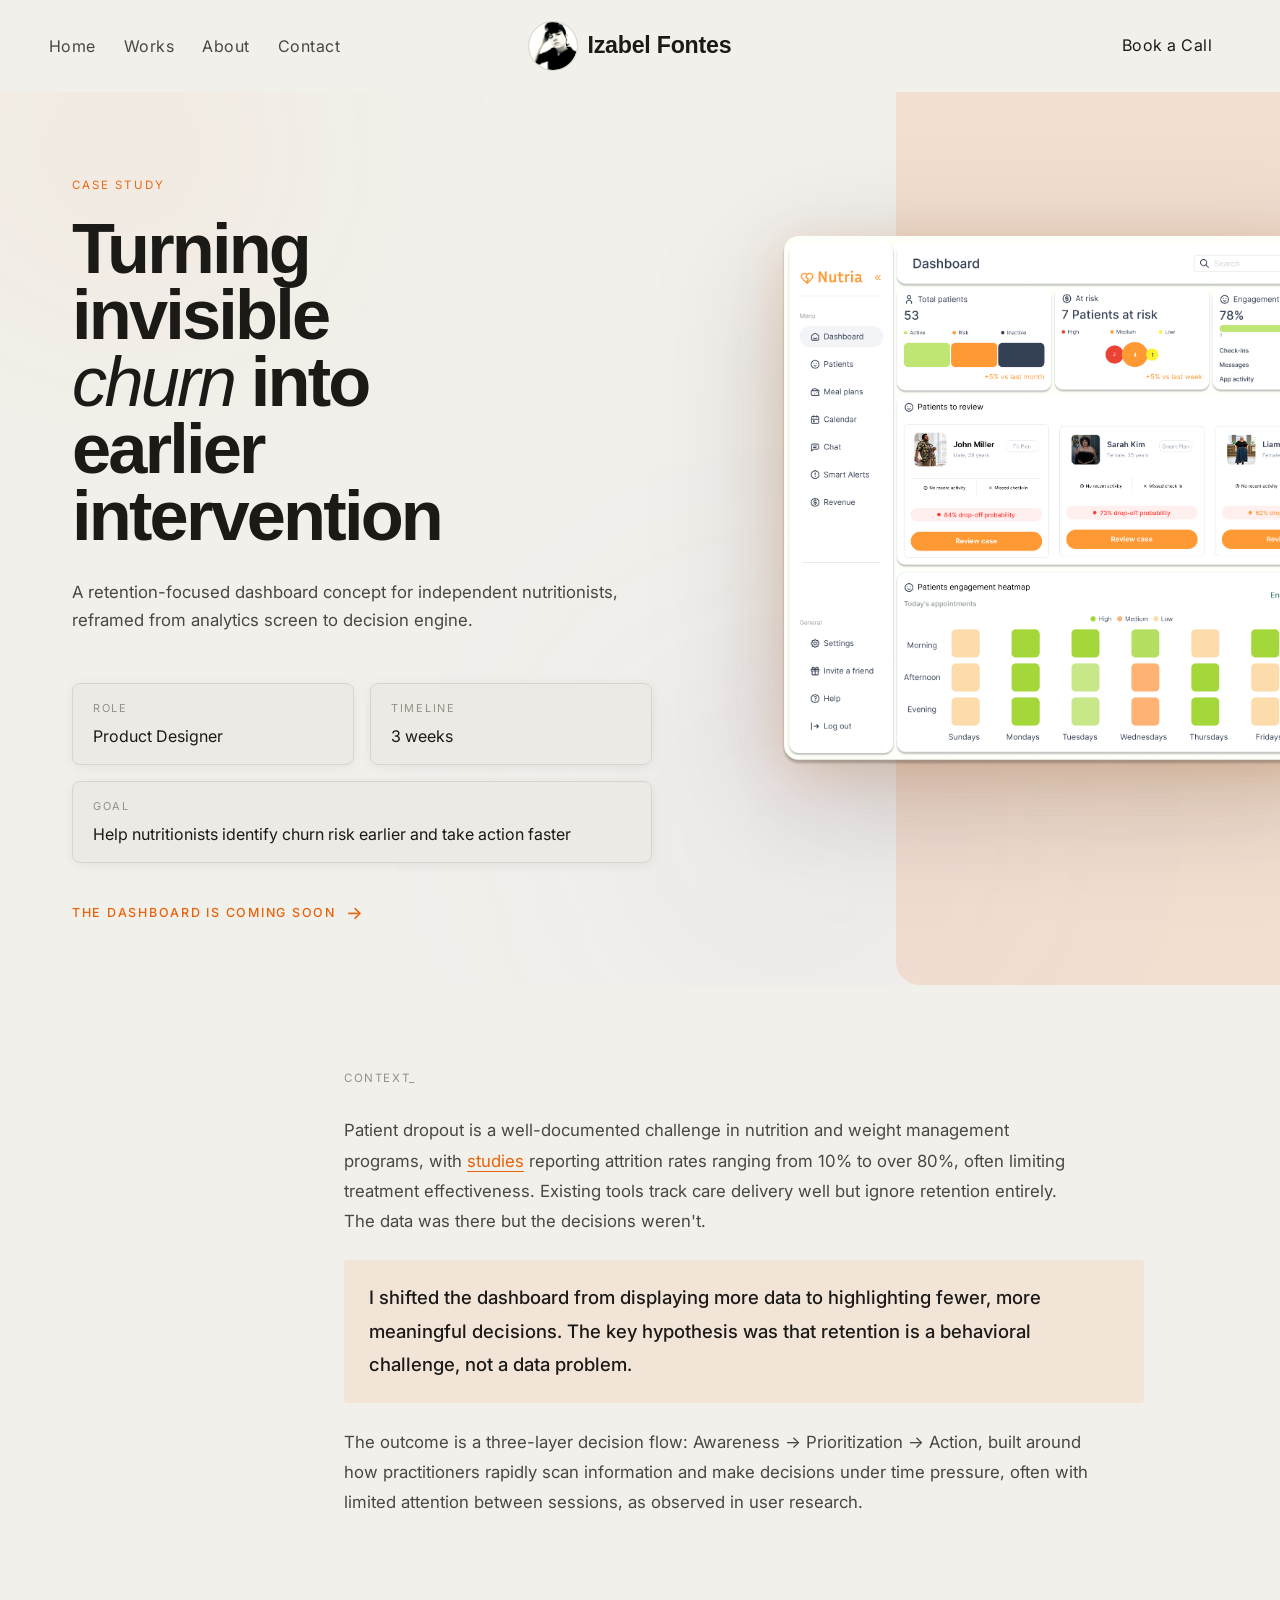
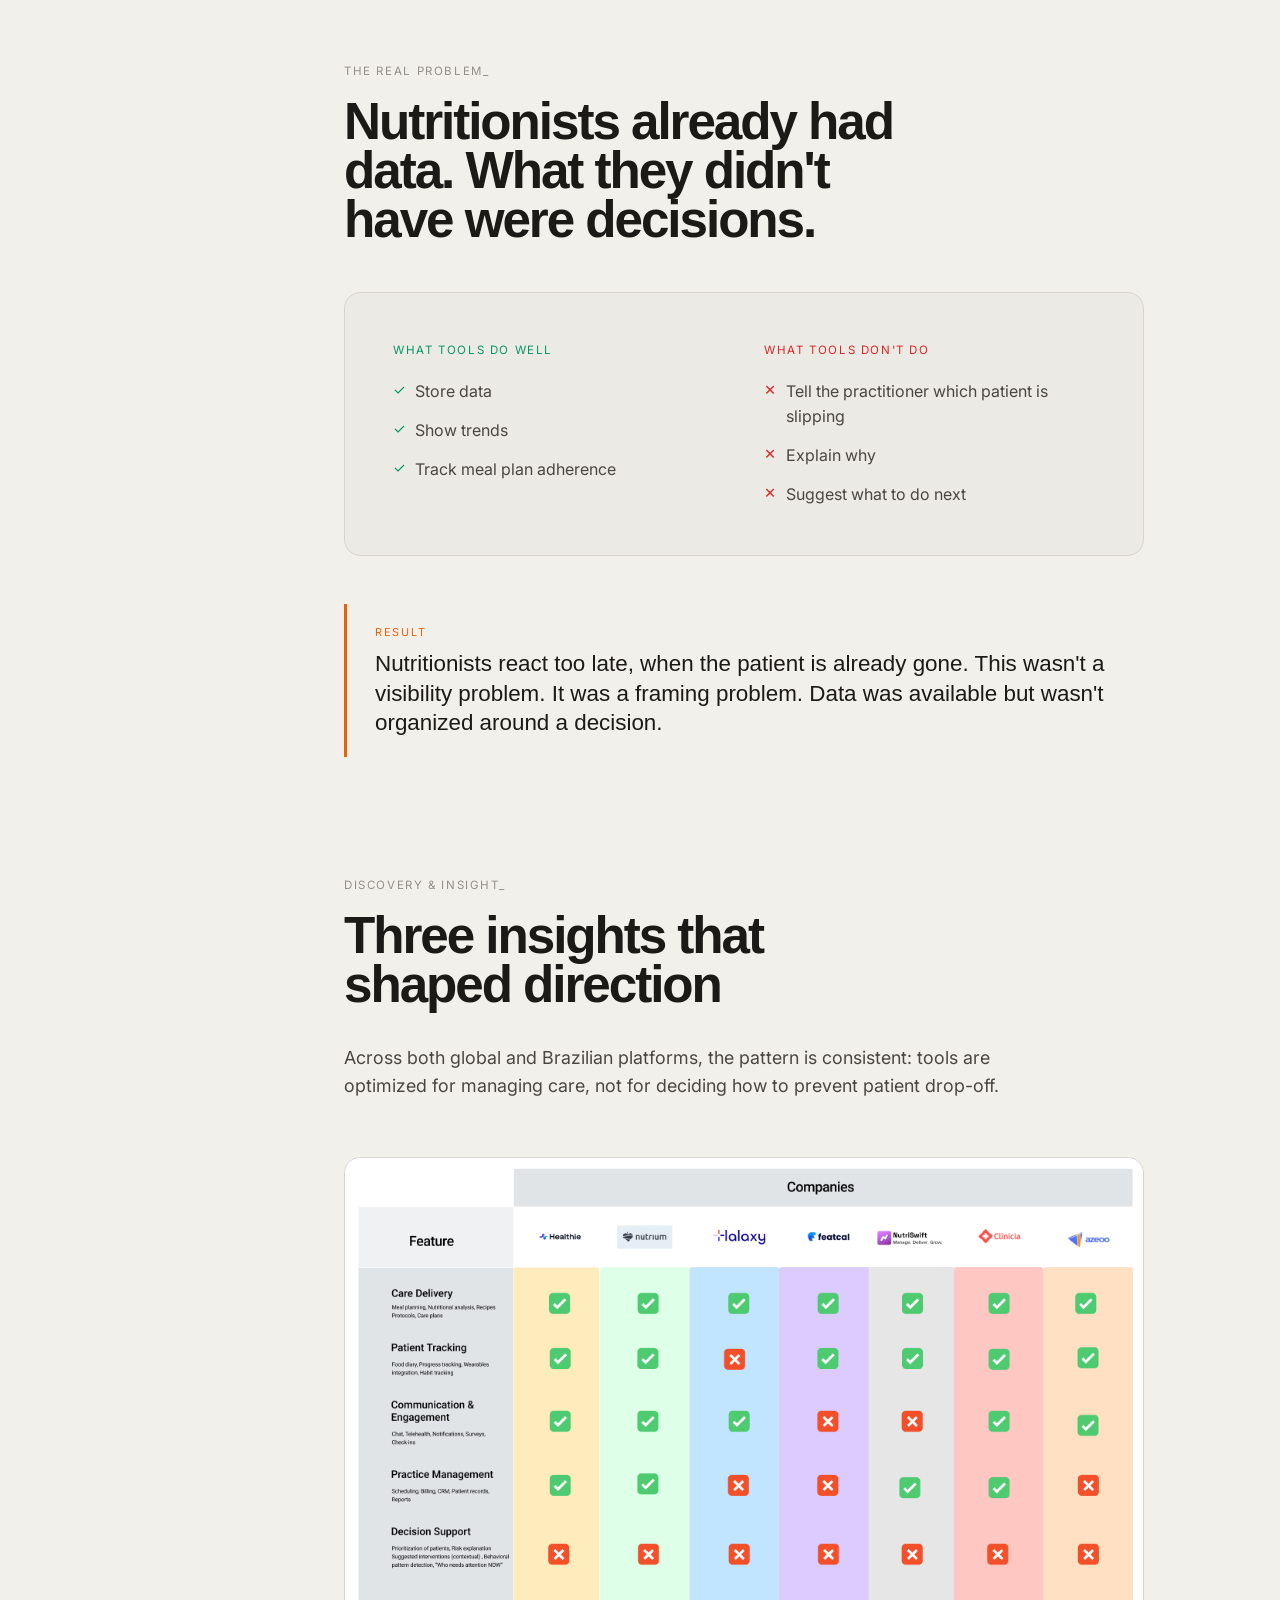
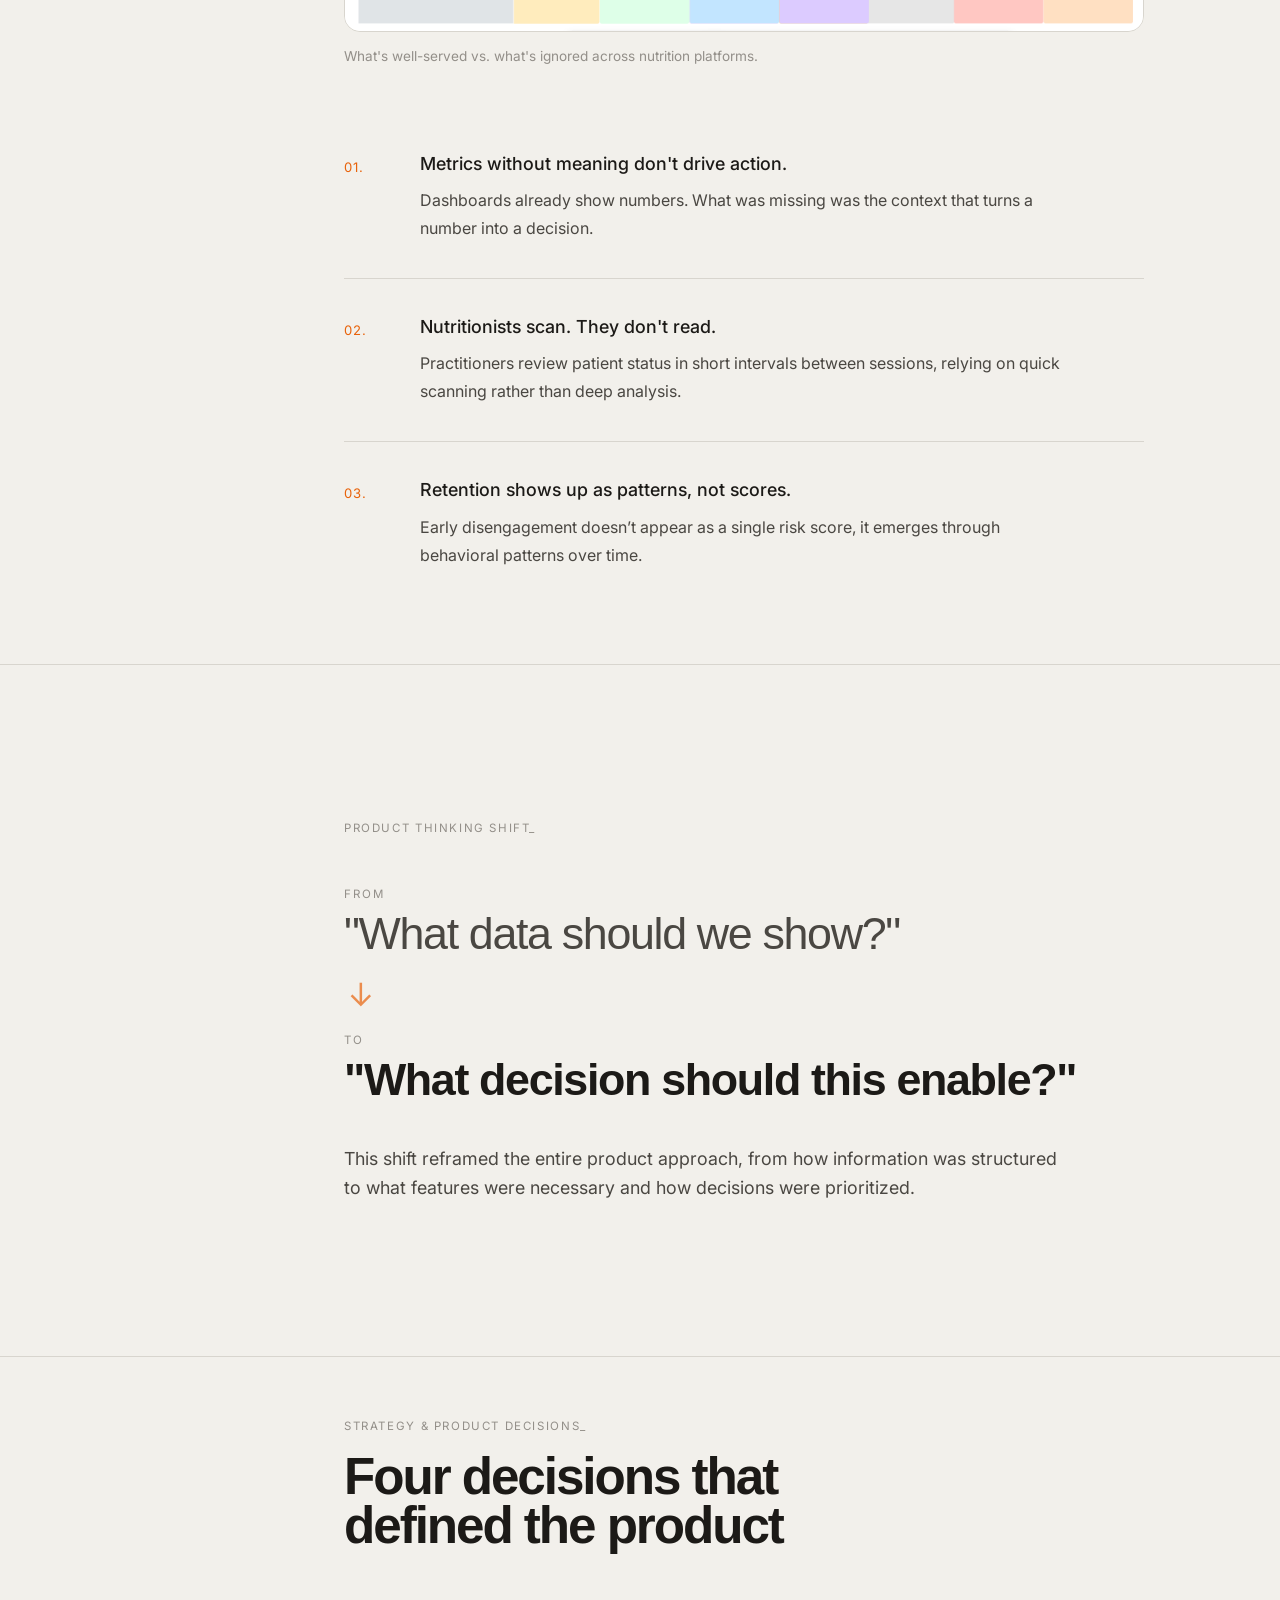
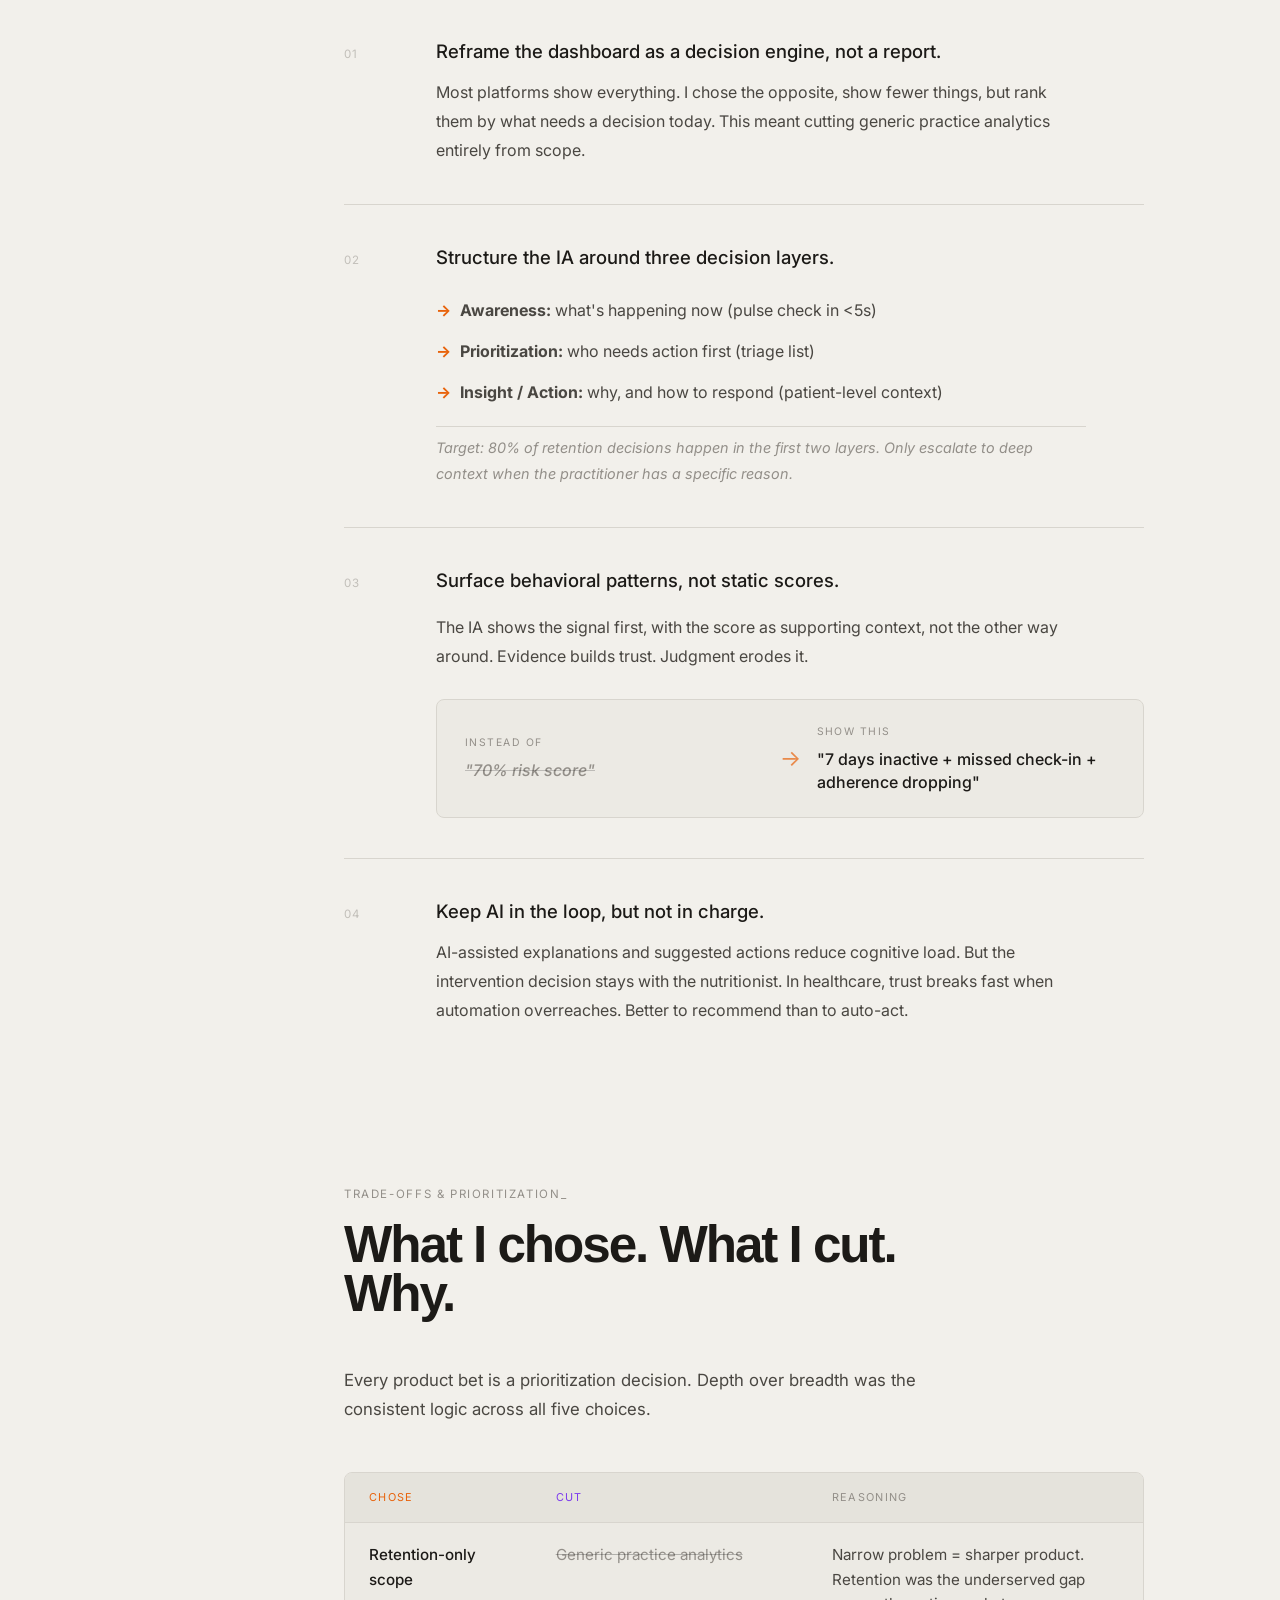
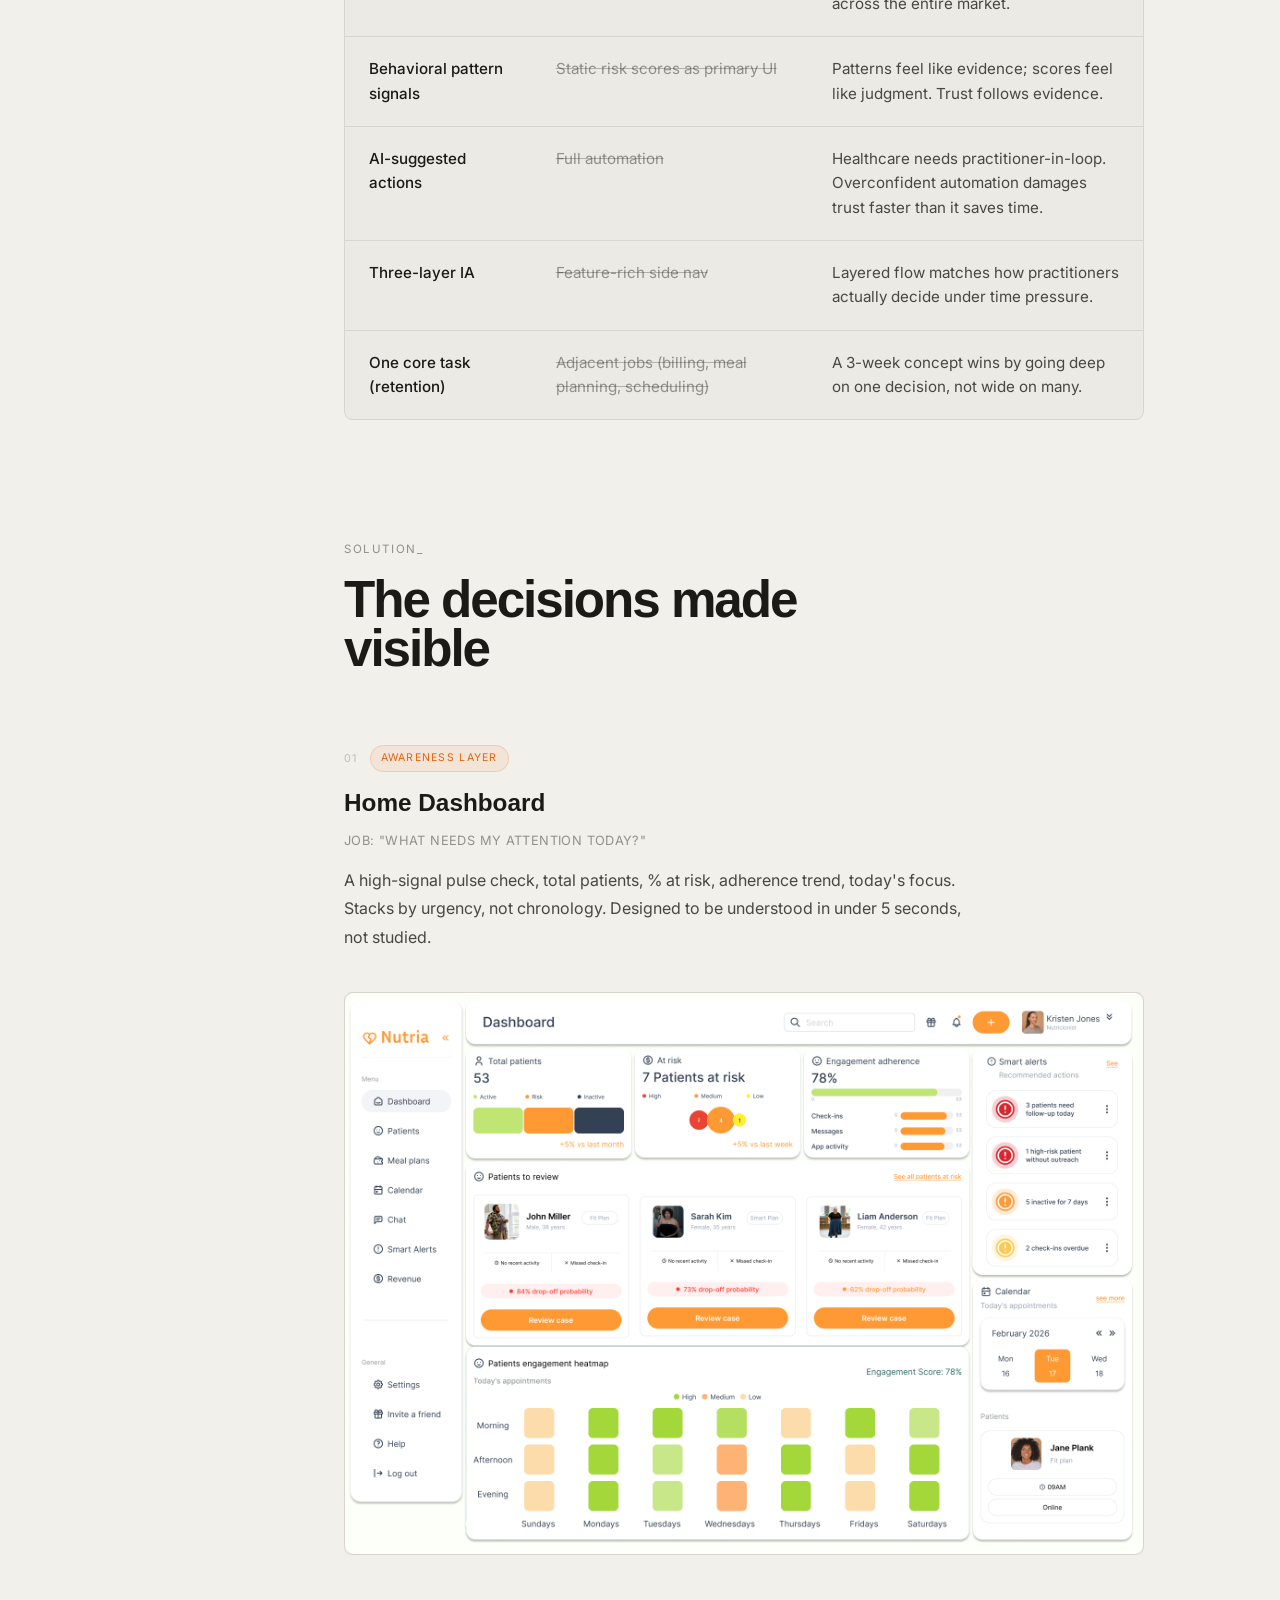
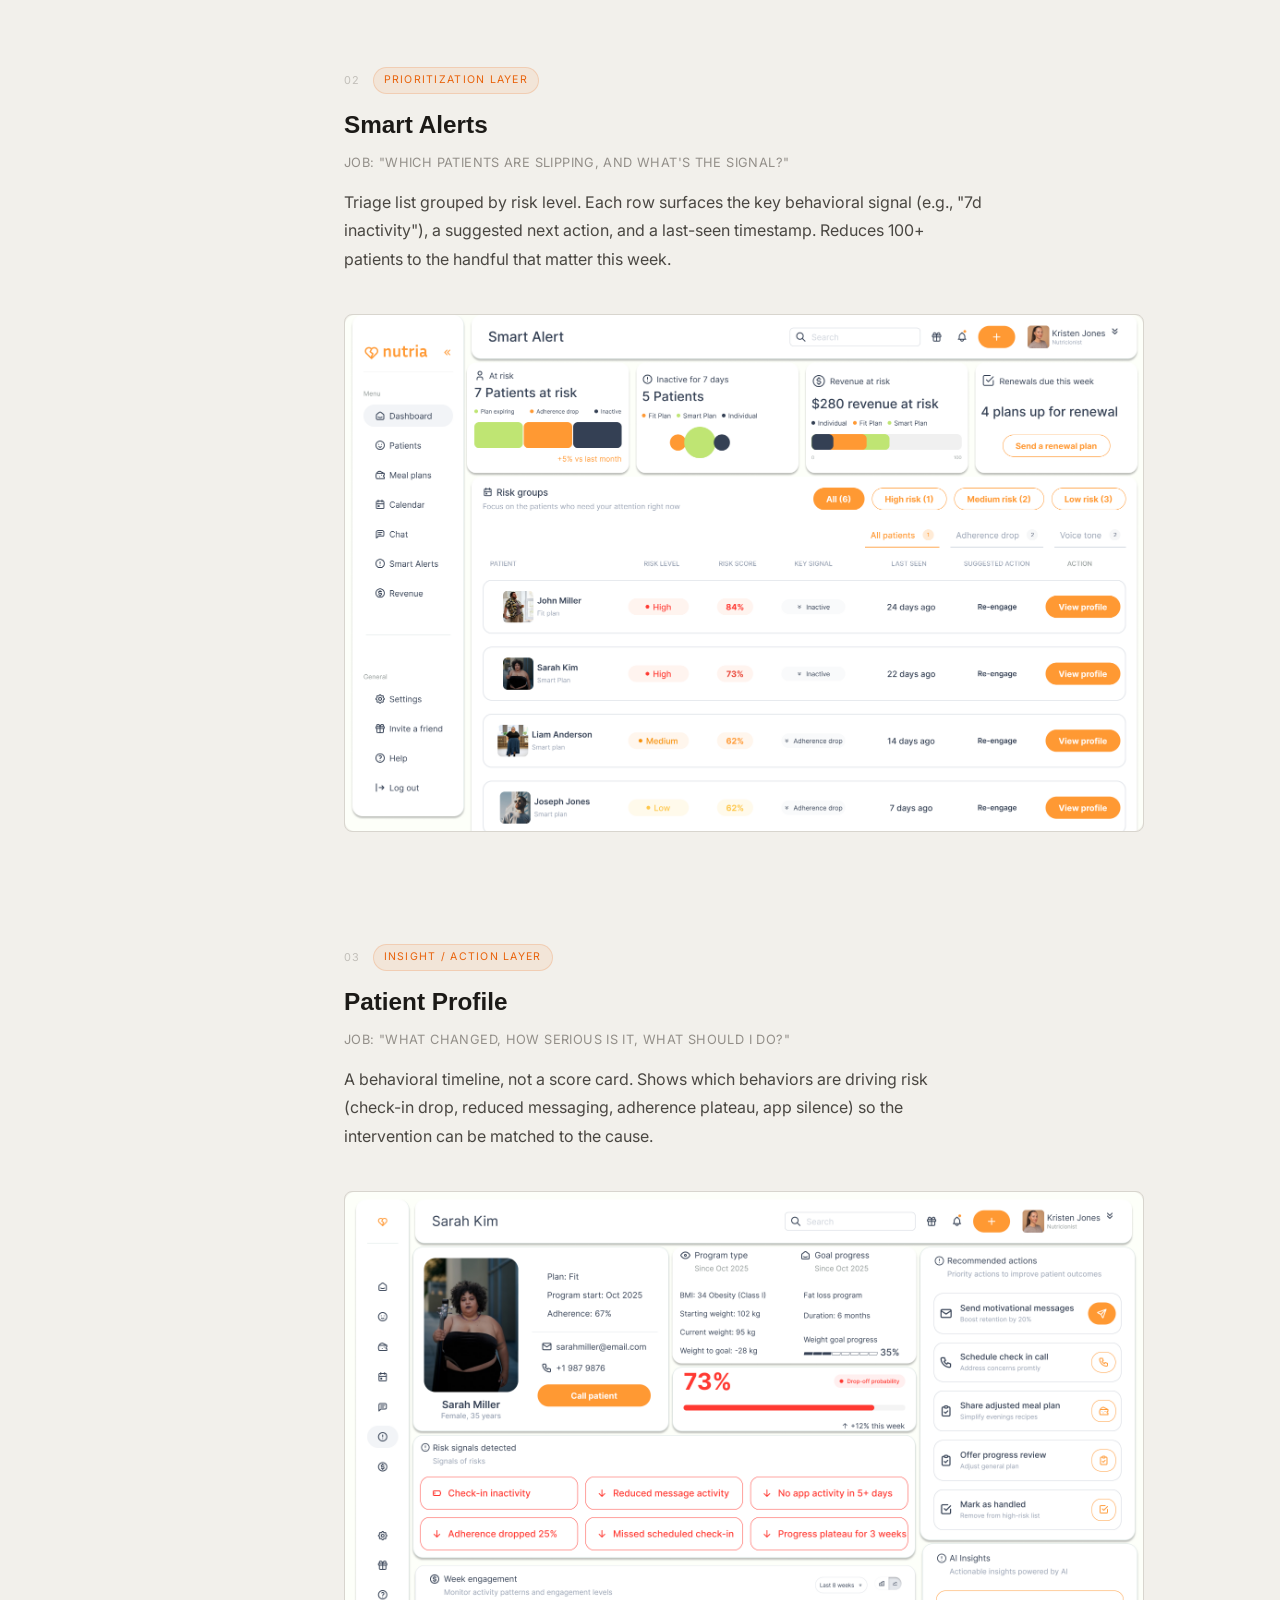
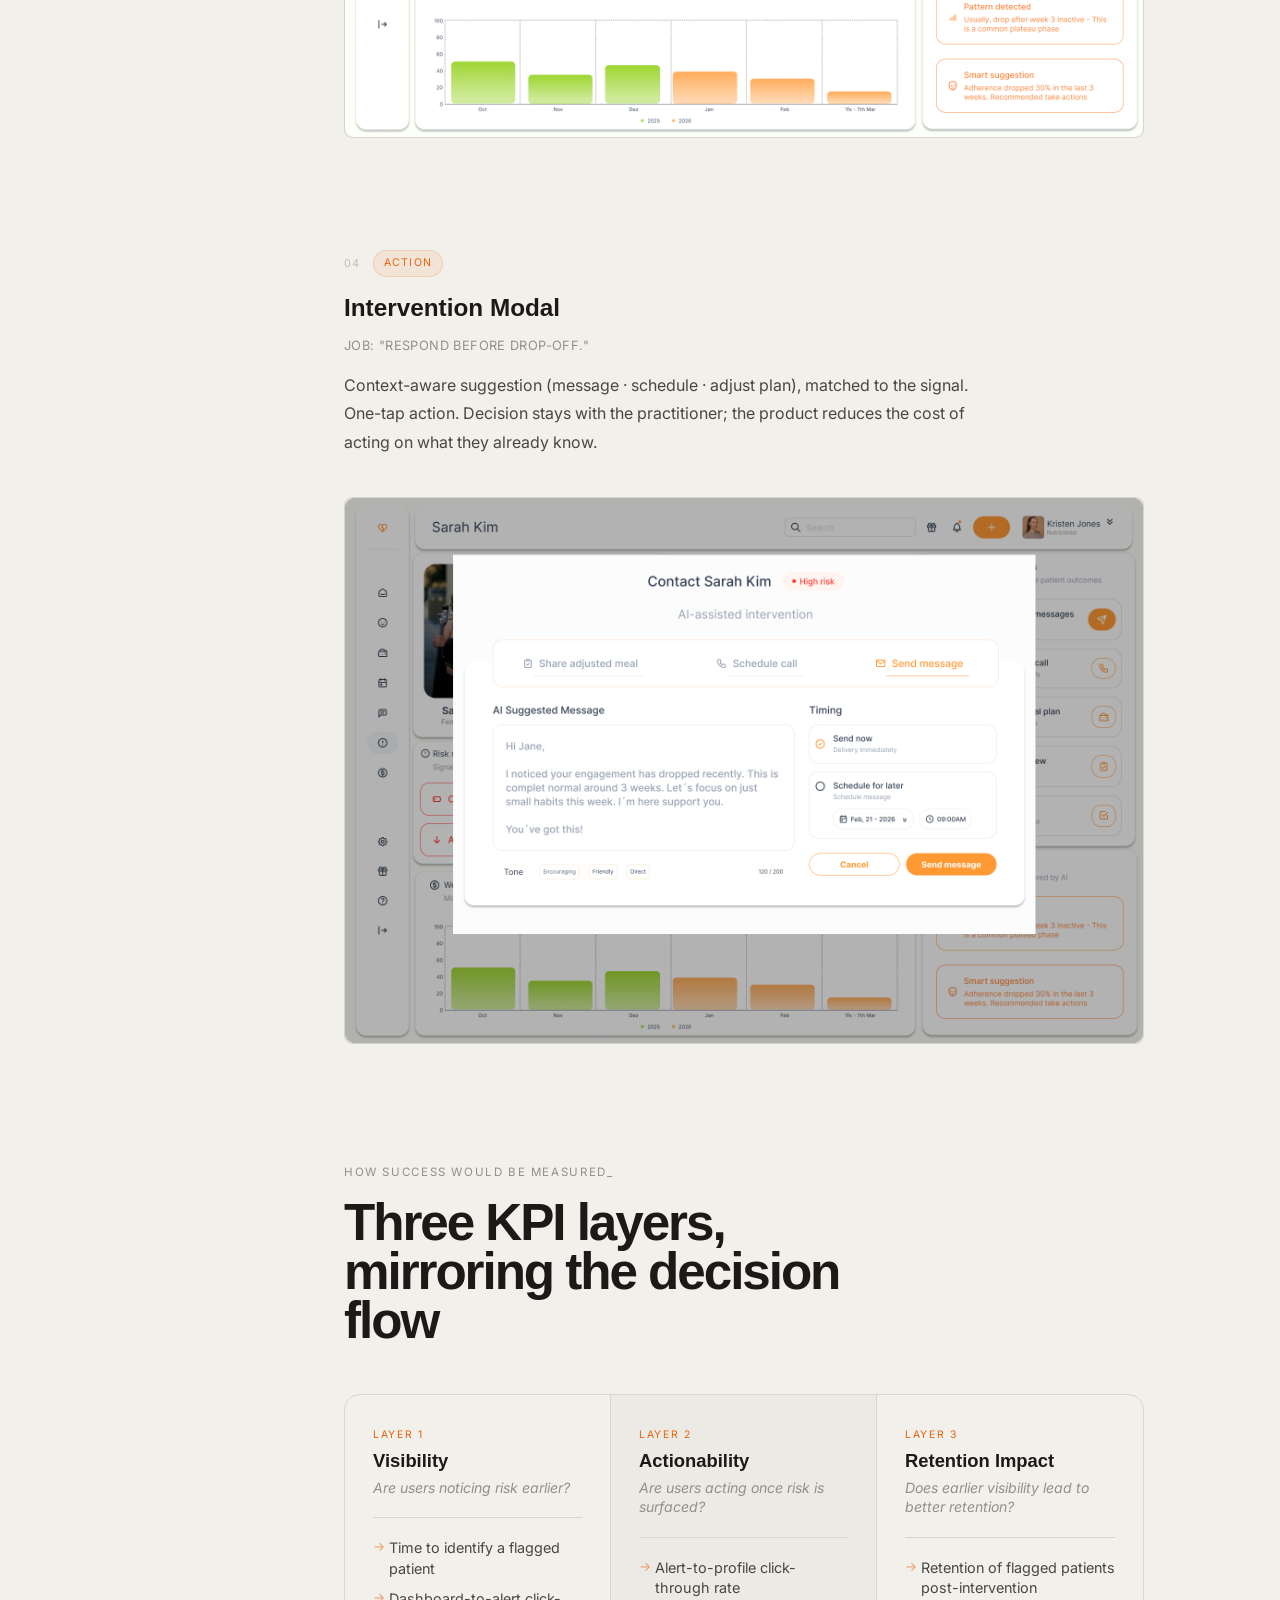
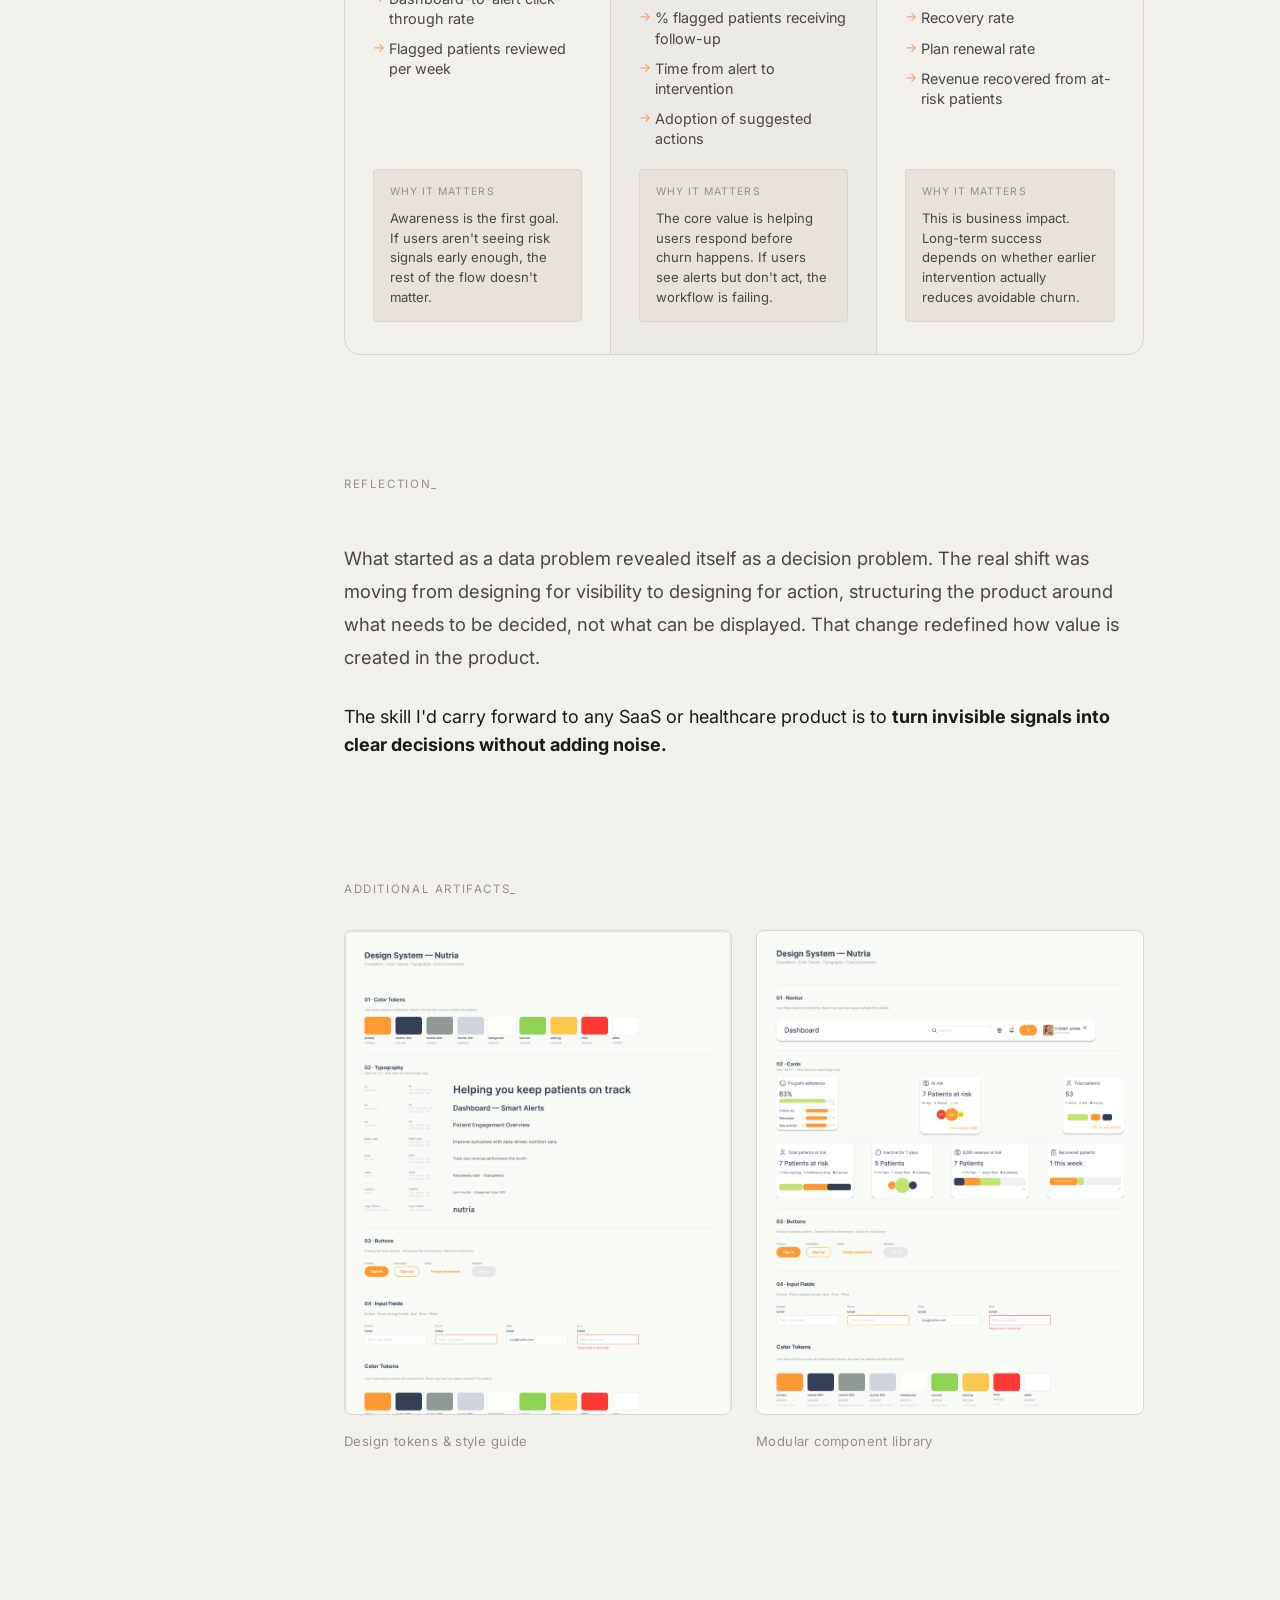
==== commit 7348b28f: "Refining Nutria case study: light mode updates, final images, and layout refinements" ====
--- a/Projects/nutria/nutria.html
+++ b/Projects/nutria/nutria.html
@@ -9,9 +9,7 @@
   <!-- Fonts: Inter (body/UI) · Helvetica Now (titles — system font) -->
   <link rel="preconnect" href="https://fonts.googleapis.com" />
   <link rel="preconnect" href="https://fonts.gstatic.com" crossorigin />
-  <link
-    href="https://fonts.googleapis.com/css2?family=Inter:wght@300;400;500;600;700&display=swap"
-    rel="stylesheet" />
+  <link href="https://fonts.googleapis.com/css2?family=Inter:wght@300;400;500;600;700&display=swap" rel="stylesheet" />
 
   <!-- Styles -->
   <link rel="stylesheet" href="../../style.css" />
@@ -47,6 +45,10 @@
 
   <!-- STICKY PROGRESS NAV -->
   <nav class="case-progress-nav" aria-label="Case study sections">
+    <a href="#context" class="case-progress-link">
+      <span class="case-progress-dot"></span>
+      <span class="case-progress-label mono">Context</span>
+    </a>
     <a href="#problem" class="case-progress-link">
       <span class="case-progress-dot"></span>
       <span class="case-progress-label mono">Problem</span>
@@ -93,7 +95,7 @@
 
       <div class="case-hero-layout">
         <div class="case-hero-copy reveal">
-          <p class="case-eyebrow mono">Product Designer · Case Study</p>
+          <p class="case-eyebrow mono">Case Study</p>
 
           <h1 class="case-title">
             Turning invisible<br />
@@ -103,7 +105,7 @@
 
           <p class="case-description">
             A retention-focused dashboard concept for independent nutritionists,
-            reframed from "analytics screen" to "decision engine."
+            reframed from analytics screen to decision engine.
           </p>
 
           <div class="case-meta-bento">
@@ -116,14 +118,14 @@
               <p>3 weeks</p>
             </div>
             <div class="case-meta-card case-meta-card--wide reveal reveal-delay-3">
-              <span class="case-meta-label mono">Scope</span>
-              <p>Solo concept</p>
+              <span class="case-meta-label mono">Goal</span>
+              <p>Help nutritionists identify churn risk earlier and take action faster</p>
             </div>
           </div>
 
           <a href="https://patient-retention-dashboard.vercel.app/" class="btn-primary reveal reveal-delay-3"
             target="_blank" rel="noopener">
-            Try the Dashboard
+            The Dashboard is coming soon
           </a>
         </div>
 
@@ -136,20 +138,28 @@
 
 
     <!-- ============================================================
-         02. TL;DR — scanning contract
-         ============================================================ -->
-    <section class="case-section case-tldr" id="tldr">
+         02. CONTEXT — scanning contract
+         ============================================================ -->
+    <section class="case-section case-tldr" id="context">
       <div class="case-section-inner">
         <div class="tldr-block reveal">
-          <p class="case-section-eyebrow mono">TL;DR_</p>
+          <p class="case-section-eyebrow mono">Context_</p>
           <div class="tldr-points">
-            <p class="tldr-point">Independent nutrition clinics lose 20–30% of patients to silent drop-off. Existing
-              tools track care delivery well but ignore retention entirely. The data was there — the decisions
+            <p class="tldr-point">Patient dropout is a well-documented challenge in nutrition and weight management
+              programs, with <a href="https://pmc.ncbi.nlm.nih.gov/articles/PMC11671310/?utm_source=chatgpt.com"
+                target="_blank" rel="noopener">studies</a> reporting attrition rates ranging from 10% to over 80%, often
+              limiting treatment
+              effectiveness.
+              Existing tools track care delivery well but ignore retention entirely. The data was there but the
+              decisions
               weren't.</p>
-            <p class="tldr-point tldr-bet">I reframed the dashboard from "show more data" to "surface fewer, sharper
-              decisions." The product bet: retention is a behavior problem, not a data problem.</p>
-            <p class="tldr-point">The outcome is a three-layer decision flow — Awareness → Prioritization → Action —
-              built around how nutritionists actually scan (30 seconds) and decide (under pressure).</p>
+            <p class="tldr-point tldr-bet">I shifted the dashboard from displaying more data to highlighting fewer, more
+              meaningful decisions.
+              The key hypothesis was that retention is a behavioral challenge, not a data problem.
+            </p>
+            <p class="tldr-point">The outcome is a three-layer decision flow: Awareness → Prioritization → Action,
+              built around how practitioners rapidly scan information and make decisions under time pressure, often with
+              limited attention between sessions, as observed in user research.</p>
           </div>
         </div>
       </div>
@@ -176,7 +186,6 @@
               <li>Track meal plan adherence</li>
             </ul>
           </div>
-          <div class="gap-vs">vs</div>
           <div class="gap-col gap-col--doesnt">
             <p class="gap-label mono">What tools don't do</p>
             <ul class="gap-list">
@@ -190,13 +199,12 @@
         <!-- Result — isolated, not buried -->
         <div class="problem-result reveal">
           <span class="problem-result-label mono">Result</span>
-          <p class="problem-result-text">Nutritionists react too late — when the patient is already gone.</p>
-        </div>
-
-        <blockquote class="insight-callout reveal">
-          "This wasn't a visibility problem. It was a framing problem. Data was available but wasn't organized around
-          a decision."
-        </blockquote>
+          <p class="problem-result-text">Nutritionists react too late, when the patient is already gone. This wasn't a
+            visibility problem. It was a framing problem. Data was available but wasn't organized around
+            a decision.</p>
+        </div>
+
+
 
       </div>
     </section>
@@ -211,22 +219,12 @@
         <div class="case-section-heading reveal">
           <p class="case-section-eyebrow mono">Discovery & Insight_</p>
           <h2 class="case-section-title">Three insights that shaped direction</h2>
-        </div>
-
-        <!-- Research inputs — as credential tags, not body text -->
-        <div class="research-inputs-row reveal">
-          <span class="research-input-tag mono">1 practitioner interview</span>
-          <span class="research-input-tag mono">10+ platforms audited</span>
-          <span class="research-input-tag mono">Heuristic analysis</span>
-          <span class="research-input-tag mono">Behavioral pattern review</span>
-        </div>
-
+          <p class="case-section-subtitle">Across both global and Brazilian platforms, the pattern is consistent: tools
+            are optimized for managing care, not for deciding how to prevent patient drop-off.</p>
+        </div>
         <!-- Evidence image — BEFORE the conclusions -->
         <div class="research-artifact reveal">
-          <div class="artifact-image-placeholder">
-            <span class="placeholder-tag">Benchmarking Matrix — 10 platforms scored on care delivery vs. retention
-              visibility</span>
-          </div>
+          <img src="assets/Benchmarking.png" alt="Benchmarking Matrix" class="artifact-image" />
           <p class="diagram-caption">What's well-served vs. what's ignored across nutrition platforms.</p>
         </div>
 
@@ -236,7 +234,7 @@
             <span class="insight-num mono">01.</span>
             <div class="insight-body">
               <h3 class="insight-title">Metrics without meaning don't drive action.</h3>
-              <p class="insight-desc">Dashboards already show numbers. What was missing was the why — the context that
+              <p class="insight-desc">Dashboards already show numbers. What was missing was the context that
                 turns a number into a decision.</p>
             </div>
           </div>
@@ -244,30 +242,21 @@
             <span class="insight-num mono">02.</span>
             <div class="insight-body">
               <h3 class="insight-title">Nutritionists scan. They don't read.</h3>
-              <p class="insight-desc">Retention review gets ~30 seconds of attention between sessions. The IA had to
-                answer three questions in that window — what's urgent, why, what next — or it would be ignored.</p>
+              <p class="insight-desc">Practitioners review patient status in short intervals between sessions, relying
+                on quick scanning rather than deep analysis.</p>
             </div>
           </div>
           <div class="insight-item">
             <span class="insight-num mono">03.</span>
             <div class="insight-body">
               <h3 class="insight-title">Retention shows up as patterns, not scores.</h3>
-              <p class="insight-desc">Disengagement doesn't look like "70% risk." It looks like "missed check-in +
-                declining messages + adherence drop." The product had to surface patterns, not aggregate risk numbers
-                that feel like judgment.</p>
-            </div>
-          </div>
-        </div>
-
-        <!-- Second artifact — visibility gaps map -->
-        <div class="research-artifact reveal">
-          <div class="artifact-image-placeholder">
-            <span class="placeholder-tag">Visibility Gaps Map — Miro synthesis</span>
-          </div>
-          <p class="diagram-caption">Gaps between available data and actionable decisions.</p>
-        </div>
-
-      </div>
+              <p class="insight-desc">Early disengagement doesn’t appear as a single risk score, it emerges through
+                behavioral patterns over time.</p>
+            </div>
+          </div>
+        </div>
+
+
     </section>
 
 
@@ -292,12 +281,8 @@
         </div>
 
         <div class="shift-impact reveal">
-          <span class="shift-impact-label mono">This reframed</span>
-          <div class="shift-impact-tags">
-            <span class="shift-impact-tag">Information architecture</span>
-            <span class="shift-impact-tag">Feature scope</span>
-            <span class="shift-impact-tag">Prioritization</span>
-          </div>
+          <p class="shift-impact-text">This shift reframed the entire product approach, from how information was
+            structured to what features were necessary and how decisions were prioritized.</p>
         </div>
 
       </div>
@@ -321,7 +306,7 @@
             <span class="decision-num mono">01</span>
             <div class="decision-body">
               <h3 class="decision-title">Reframe the dashboard as a decision engine, not a report.</h3>
-              <p class="decision-rationale">Most platforms show everything. I chose the opposite: show fewer things,
+              <p class="decision-rationale">Most platforms show everything. I chose the opposite, show fewer things,
                 but rank them by what needs a decision today. This meant cutting generic practice analytics entirely
                 from scope.</p>
             </div>
@@ -331,10 +316,15 @@
             <span class="decision-num mono">02</span>
             <div class="decision-body">
               <h3 class="decision-title">Structure the IA around three decision layers.</h3>
-              <p class="decision-rationale">Awareness — what's happening now (pulse check in &lt;5s) · Prioritization
-                — who needs action first (triage list) · Insight / Action — why, and how to respond (patient-level
-                context). Target: 80% of retention decisions happen in the first two layers. Only escalate to deep
-                context when the practitioner has a specific reason.</p>
+              <div class="decision-rationale">
+                <ul class="decision-bullets">
+                  <li><strong>Awareness:</strong> what's happening now (pulse check in &lt;5s)</li>
+                  <li><strong>Prioritization:</strong> who needs action first (triage list)</li>
+                  <li><strong>Insight / Action:</strong> why, and how to respond (patient-level context)</li>
+                </ul>
+                <p class="decision-meta">Target: 80% of retention decisions happen in the first two layers. Only
+                  escalate to deep context when the practitioner has a specific reason.</p>
+              </div>
             </div>
           </div>
 
@@ -342,7 +332,7 @@
             <span class="decision-num mono">03</span>
             <div class="decision-body">
               <h3 class="decision-title">Surface behavioral patterns, not static scores.</h3>
-              <p class="decision-rationale">The IA shows the signal first, with the score as supporting context — not
+              <p class="decision-rationale">The IA shows the signal first, with the score as supporting context, not
                 the other way around. Evidence builds trust. Judgment erodes it.</p>
               <!-- Contrast block: before vs after -->
               <div class="behavior-contrast">
@@ -402,23 +392,27 @@
               <tr>
                 <td class="td-chose">Retention-only scope</td>
                 <td class="td-cut">Generic practice analytics</td>
-                <td class="col-reasoning">Narrow problem = sharper product. Retention was the underserved gap across the entire market.</td>
+                <td class="col-reasoning">Narrow problem = sharper product. Retention was the underserved gap across the
+                  entire market.</td>
               </tr>
               <tr>
                 <td class="td-chose">Behavioral pattern signals</td>
                 <td class="td-cut">Static risk scores as primary UI</td>
-                <td class="col-reasoning">Patterns feel like evidence; scores feel like judgment. Trust follows evidence.</td>
+                <td class="col-reasoning">Patterns feel like evidence; scores feel like judgment. Trust follows
+                  evidence.</td>
               </tr>
               <tr>
                 <td class="td-chose">AI-suggested actions</td>
                 <td class="td-cut">Full automation</td>
-                <td class="col-reasoning">Healthcare needs practitioner-in-loop. Overconfident automation damages trust faster than it saves
+                <td class="col-reasoning">Healthcare needs practitioner-in-loop. Overconfident automation damages trust
+                  faster than it saves
                   time.</td>
               </tr>
               <tr>
                 <td class="td-chose">Three-layer IA</td>
                 <td class="td-cut">Feature-rich side nav</td>
-                <td class="col-reasoning">Layered flow matches how practitioners actually decide under time pressure.</td>
+                <td class="col-reasoning">Layered flow matches how practitioners actually decide under time pressure.
+                </td>
               </tr>
               <tr>
                 <td class="td-chose">One core task (retention)</td>
@@ -442,8 +436,7 @@
         <div class="case-section-heading reveal">
           <p class="case-section-eyebrow mono">Solution_</p>
           <h2 class="case-section-title">The decisions made visible</h2>
-          <p class="case-section-subtitle">Only the screens that make the product thinking legible. Full flow available
-            on request.</p>
+
         </div>
 
         <div class="screen-blocks">
@@ -457,16 +450,12 @@
               </div>
               <h3 class="screen-title">Home Dashboard</h3>
               <p class="screen-job mono">Job: "What needs my attention today?"</p>
-              <p class="screen-desc">A high-signal pulse check — total patients, % at risk, adherence trend, today's
+              <p class="screen-desc">A high-signal pulse check, total patients, % at risk, adherence trend, today's
                 focus. Stacks by urgency, not chronology. Designed to be understood in under 5 seconds, not studied.
               </p>
             </div>
             <div class="screen-visual">
-              <div class="screen-image-placeholder screen-image-placeholder--large">
-                <span class="placeholder-tag">Home Dashboard</span>
-                <p class="placeholder-caption">Pulse check — what's changing across the patient base, ranked by
-                  urgency.</p>
-              </div>
+              <img src="assets/Screen%2001%20-%20Home.png" alt="Nutria Home Dashboard" class="screen-img" />
             </div>
           </div>
 
@@ -484,11 +473,8 @@
                 the handful that matter this week.</p>
             </div>
             <div class="screen-visual">
-              <div class="screen-image-placeholder">
-                <span class="placeholder-tag">Smart Alerts</span>
-                <p class="placeholder-caption">Triage layer — from 100+ patients to a handful, with the signal
-                  surfaced first.</p>
-              </div>
+              <img src="assets/Screen%2002%20-%20smart%20alerts%20page.png" alt="Smart Alerts Triage"
+                class="screen-img" />
             </div>
           </div>
 
@@ -501,16 +487,13 @@
               </div>
               <h3 class="screen-title">Patient Profile</h3>
               <p class="screen-job mono">Job: "What changed, how serious is it, what should I do?"</p>
-              <p class="screen-desc">A behavioral timeline — not a score card. Shows which behaviors are driving risk
+              <p class="screen-desc">A behavioral timeline, not a score card. Shows which behaviors are driving risk
                 (check-in drop, reduced messaging, adherence plateau, app silence) so the intervention can be matched
                 to the cause.</p>
             </div>
             <div class="screen-visual">
-              <div class="screen-image-placeholder">
-                <span class="placeholder-tag">Patient Profile</span>
-                <p class="placeholder-caption">Risk as a story, not a score — the behaviors driving disengagement over
-                  time.</p>
-              </div>
+              <img src="assets/Screen%2003%20-%20patient%20risk%20profile.png" alt="Patient Risk Profile"
+                class="screen-img" />
             </div>
           </div>
 
@@ -528,10 +511,8 @@
                 what they already know.</p>
             </div>
             <div class="screen-visual">
-              <div class="screen-image-placeholder screen-image-placeholder--wide">
-                <span class="placeholder-tag">Intervention Modal</span>
-                <p class="placeholder-caption">Closing the gap between noticing and doing.</p>
-              </div>
+              <img src="assets/Screen%2004%20-%20Intervention%20Modal.png" alt="Intervention Modal"
+                class="screen-img" />
             </div>
           </div>
 
@@ -611,64 +592,11 @@
 
         </div>
 
-        <div class="kpi-closing reveal">
-          <p>The business signal lives in Layer 3. But without Layer 1, Layer 3 never moves. That's what the dashboard
-            had to earn first.</p>
-        </div>
-
-      </div>
-    </section>
-
-
-    <!-- ============================================================
-         10. WHAT I'D TEST NEXT + LIMITATIONS (separated registers)
-         ============================================================ -->
-    <section class="case-section case-next" id="next">
-      <div class="case-section-inner">
-
-        <div class="case-section-heading reveal">
-          <p class="case-section-eyebrow mono">What I'd validate next_</p>
-          <h2 class="case-section-title">Honest hypotheses</h2>
-        </div>
-
-        <div class="test-next-list reveal">
-          <div class="test-item">
-            <span class="test-num mono">01</span>
-            <p class="test-body">Does the alert hierarchy actually reduce decision time, or does layering add friction?
-              A/B the flat list vs. the triaged list.</p>
-          </div>
-          <div class="test-item">
-            <span class="test-num mono">02</span>
-            <p class="test-body">Do nutritionists act on AI-suggested interventions, or override them? Override rate is
-              the honest trust signal.</p>
-          </div>
-          <div class="test-item">
-            <span class="test-num mono">03</span>
-            <p class="test-body">Does explainability reduce overconfidence? Risk: clarity that looks authoritative may
-              make practitioners skip verification. Test with a concealed-label variant.</p>
-          </div>
-        </div>
-
-        <div class="test-differently reveal">
-          <p class="test-differently-label mono">What I'd do differently</p>
-          <p class="test-differently-text">Run one diary study with 3–5 nutritionists before design, not alongside it.
-            The workflow assumptions held up in interviews, but I'd rather validate than intuit — especially on the
-            "30-second scan" claim.</p>
-        </div>
-
-        <!-- Limitations — different visual register: honest, quiet -->
-        <div class="limitations-block reveal">
-          <p class="limitations-label mono">⚠ Limitations</p>
-          <ul class="limitations-list">
-            <li>Limited primary research — 1 practitioner interview</li>
-            <li>No live product validation</li>
-            <li>Assumptions based on pattern analysis, not observed behavior</li>
-          </ul>
-          <p class="limitations-next mono">Next step: diary study + real usage data</p>
-        </div>
-
-      </div>
-    </section>
+
+      </div>
+    </section>
+
+
 
 
     <!-- ============================================================
@@ -683,14 +611,16 @@
 
         <div class="reflection-content reveal">
           <div class="reflection-text">
-            <p>The project started as a product gap — independent nutritionists lacked visibility into retention — but
-              quickly became an exercise in decision-making, not interface design.</p>
-            <p>The shift that mattered: I stopped asking "what should this dashboard show?" and started asking "what
-              decision does this enable?" That changed the IA, the flow, and the hierarchy more than any UI choice.</p>
+            <p>What started as a data problem revealed itself as a decision problem.
+
+              The real shift was moving from designing for visibility to designing for action, structuring the product
+              around what needs to be decided, not what can be displayed.
+
+              That change redefined how value is created in the product.</p>
           </div>
 
           <!-- Thesis close — display font size, maximum weight -->
-          <p class="reflection-closer">The skill I'd carry forward to any SaaS or healthcare product: <strong>turning
+          <p>The skill I'd carry forward to any SaaS or healthcare product is to <strong>turn
               invisible signals into clear decisions without adding noise.</strong></p>
         </div>
 
@@ -707,21 +637,15 @@
         <div class="craft-strip reveal">
           <div class="craft-thumb">
             <div class="craft-thumb-image">
-              <span class="placeholder-tag">Design Tokens</span>
-            </div>
-            <p class="craft-thumb-label">Orange + Purple design system</p>
+              <img src="assets/Style%20guide.png" alt="Style Guide" class="craft-img craft-img--top" />
+            </div>
+            <p class="craft-thumb-label">Design tokens & style guide</p>
           </div>
           <div class="craft-thumb">
             <div class="craft-thumb-image">
-              <span class="placeholder-tag">Secondary Screens</span>
-            </div>
-            <p class="craft-thumb-label">Full screen inventory</p>
-          </div>
-          <div class="craft-thumb">
-            <div class="craft-thumb-image">
-              <span class="placeholder-tag">Component Library</span>
-            </div>
-            <p class="craft-thumb-label">Modular component set</p>
+              <img src="assets/Components.png" alt="Component Library" class="craft-img craft-img--top" />
+            </div>
+            <p class="craft-thumb-label">Modular component library</p>
           </div>
         </div>
       </div>
@@ -765,7 +689,7 @@
 
       const progressNav = document.querySelector(".case-progress-nav");
       if (progressNav) {
-        const hidden = ["overview", "tldr", "context", ""];
+        const hidden = ["overview", ""];
         if (hidden.includes(currentSection)) {
           progressNav.classList.remove("is-visible");
         } else {
--- a/style.css
+++ b/style.css
@@ -1,29 +1,27 @@
 /* ============================================================
    DESIGN SYSTEM — Izabel Fontes Portfolio
-   Color Architecture v2 — Orange · Lime · Purple
+   Light Mode — Orange · Lime · Purple
    ============================================================ */
 
 :root {
-  /* === BASE SURFACES === */
-  --bg: #0D0D0D;
-  --bg-surface: #111111;
-  --bg-card: #141414;
-
-  /* === TEXT === */
-  --text: #ECEAE4;
-  --text-sec: #7C7A76;
-  --text-muted: #3E3C3A;
-  --border: #1E1E1E;
+  /* === BASE SURFACES — warm light gray === */
+  --bg: #F2F0EB;
+  --bg-surface: #ECEAE4;
+  --bg-card: #E5E3DC;
+
+  /* === TEXT — warm grays, never pure black === */
+  --text: #1C1A17;
+  --text-sec: #4A4742;
+  --text-muted: #938F89;
+  --border: #D6D3CC;
 
   /* -------------------------------------------------------
      PRIMARY — ORANGE
-     Main brand color. Use for primary emphasis, active
-     states, key highlights, selected UI moments.
   ------------------------------------------------------- */
-  --orange: #F97316;
-  --orange-dim: rgba(249, 115, 22, 0.20);
-  --orange-low: rgba(249, 115, 22, 0.07);
-  --orange-glow: rgba(249, 115, 22, 0.30);
+  --orange: #E8620A;
+  --orange-dim: rgba(232, 98, 10, 0.20);
+  --orange-low: rgba(232, 98, 10, 0.07);
+  --orange-glow: rgba(232, 98, 10, 0.25);
 
   /* Semantic alias */
   --accent: var(--orange);
@@ -31,23 +29,24 @@
   --accent-low: var(--orange-low);
 
   /* -------------------------------------------------------
-     LIME GREEN — MICRO ACCENT / SIGNAL
+     LIME GREEN — adjusted for light background
   ------------------------------------------------------- */
-  --lime: #A3E635;
-  --lime-dim: rgba(163, 230, 53, 0.16);
-  --lime-low: rgba(163, 230, 53, 0.06);
+  --lime: #4D7C0F;
+  --lime-dim: rgba(77, 124, 15, 0.16);
+  --lime-low: rgba(77, 124, 15, 0.06);
 
   /* -------------------------------------------------------
      PURPLE — DEPTH / ATMOSPHERE
   ------------------------------------------------------- */
-  --purple: #8B5CF6;
-  --purple-dim: rgba(139, 92, 246, 0.16);
-  --purple-low: rgba(139, 92, 246, 0.06);
-  --purple-atm: rgba(46, 16, 100, 0.55);
+  --purple: #7C3AED;
+  --purple-dim: rgba(124, 58, 237, 0.16);
+  --purple-low: rgba(124, 58, 237, 0.06);
+  --purple-atm: rgba(124, 58, 237, 0.08);
 
   /* Typography */
-  --font: 'Archivo', sans-serif;
-  --font-mono: 'DM Mono', monospace;
+  --font: 'Inter', system-ui, sans-serif;
+  --font-mono: 'Inter', system-ui, sans-serif;
+  --font-display: 'Helvetica Now', 'Helvetica Neue', Helvetica, Arial, sans-serif;
 
   /* Spacing (8pt scale) */
   --s1: 8px;
@@ -241,23 +240,21 @@
     box-shadow 0.4s ease;
 }
 
-/* Scrolled: floating island — substantial, not compressed */
+/* Scrolled: floating island — light glass */
 #nav.scrolled {
   top: 14px;
   left: 24px;
   right: 24px;
   padding: 18px 28px;
-  /* keeps it near 70px tall */
   border-radius: 100px;
-  background: rgba(11, 11, 11, 0.90);
+  background: rgba(242, 240, 235, 0.92);
   backdrop-filter: blur(32px);
   -webkit-backdrop-filter: blur(32px);
-  border-color: rgba(255, 255, 255, 0.05);
+  border-color: var(--border);
   box-shadow:
-    0 1px 0 rgba(255, 255, 255, 0.05) inset,
-    0 2px 0 rgba(139, 92, 246, 0.06) inset,
-    0 12px 40px rgba(0, 0, 0, 0.5),
-    0 1px 0 rgba(255, 255, 255, 0.02);
+    0 1px 0 rgba(255, 255, 255, 0.6) inset,
+    0 12px 40px rgba(0, 0, 0, 0.08),
+    0 2px 8px rgba(0, 0, 0, 0.04);
 }
 
 /* --- Left: nav links --- */
@@ -383,11 +380,11 @@
 */
 .nav-name {
   position: absolute;
-  font-family: 'Mansalva', cursive;
-  font-size: 1.55rem;
-  font-weight: 500;
+  font-family: var(--font-display);
+  font-size: 1.45rem;
+  font-weight: 700;
   color: var(--text);
-  letter-spacing: 0.01em;
+  letter-spacing: -0.01em;
   white-space: nowrap;
   line-height: 1;
   opacity: 1;
@@ -482,7 +479,9 @@
 .split-line {
   display: block;
   overflow: hidden;
-  line-height: 1.05;
+  line-height: 1.1;
+  padding: 0.1em;
+  margin: -0.1em;
 }
 
 .split-inner {
@@ -527,7 +526,7 @@
 .hero-orb-1 {
   width: 60vw;
   height: 60vw;
-  background: radial-gradient(ellipse, rgba(139, 92, 246, 0.055) 0%, transparent 70%);
+  background: radial-gradient(ellipse, rgba(124, 58, 237, 0.06) 0%, transparent 70%);
   top: -20%;
   right: -15%;
   animation-delay: 0s;
@@ -536,7 +535,7 @@
 .hero-orb-2 {
   width: 40vw;
   height: 40vw;
-  background: radial-gradient(ellipse, rgba(249, 115, 22, 0.04) 0%, transparent 70%);
+  background: radial-gradient(ellipse, rgba(232, 98, 10, 0.05) 0%, transparent 70%);
   bottom: 10%;
   left: -10%;
   animation-delay: -6s;
@@ -609,7 +608,8 @@
 }
 
 .hero-title {
-  font-size: clamp(3.2rem, 8.5vw, 10rem);
+  font-size: clamp(3rem, 7.8vw, 9rem);
+  font-family: var(--font-display);
   font-weight: 700;
   letter-spacing: -0.03em;
   line-height: 0.95;
@@ -625,6 +625,18 @@
   font-weight: 300;
 }
 
+.hero-title .hero-muted {
+  color: var(--text-sec);
+  font-weight: 400;
+  font-size: 0.75em;
+}
+
+.hero-title .hero-dark-italic {
+  font-style: italic;
+  font-weight: 300;
+  color: var(--text);
+}
+
 .hero-title em {
   font-style: italic;
   font-weight: 300;
@@ -637,7 +649,7 @@
 }
 
 .hero-desc {
-  max-width: 600px;
+  max-width: 700px;
   font-size: 1.5rem;
   line-height: 1.75;
   letter-spacing: 0.02em;
@@ -757,6 +769,7 @@
 
 .section-title {
   font-size: 4rem;
+  font-family: var(--font-display);
   font-weight: 500;
   letter-spacing: -0.020em;
   line-height: 1;
@@ -816,7 +829,7 @@
   text-transform: uppercase;
   line-height: 1;
 
-  color: #0d0d0d;
+  color: #fff;
   background: var(--lime);
   border: 1px solid rgba(0, 0, 0, 0.08);
 
@@ -862,7 +875,7 @@
   transform: translateY(-50%);
   font-size: 18vw;
   font-weight: 800;
-  color: rgba(255, 255, 255, 0.012);
+  color: rgba(0, 0, 0, 0.025);
   letter-spacing: -0.08em;
   line-height: 1;
   pointer-events: none;
@@ -873,7 +886,7 @@
 }
 
 .work-item:hover .work-item-bg-num {
-  color: rgba(255, 255, 255, 0.026);
+  color: rgba(0, 0, 0, 0.045);
   transform: translateY(-50%) scale(1.015);
 }
 
@@ -901,7 +914,7 @@
   width: 46%;
   background: linear-gradient(90deg,
       var(--bg) 0%,
-      rgba(13, 13, 13, 0.85) 22%,
+      rgba(242, 240, 235, 0.85) 22%,
       transparent 50%);
   z-index: 3;
   pointer-events: none;
@@ -1076,7 +1089,8 @@
 
 .bento-card-label {
   display: block;
-  color: #585654;
+  font-size: 0.65rem;
+  color: var(--text-muted);
   margin-bottom: var(--s3);
   flex-shrink: 0;
 }
@@ -1192,22 +1206,20 @@
 .bento-exp-item {
   display: flex;
   gap: var(--s2);
-  padding: 8px 0;
+  padding: 12px 0;
   border-bottom: 1px solid var(--border);
-  align-items: flex-start;
+  align-items: center;
 }
 
 .bento-exp-item:last-child {
   border-bottom: none;
-  padding-bottom: 0;
 }
 
 .bento-exp-year {
   font-size: 11px;
-  color: #585654;
+  color: var(--text-muted);
   width: 46px;
   flex-shrink: 0;
-  padding-top: 1px;
   letter-spacing: 0.05em;
 }
 
@@ -1220,7 +1232,7 @@
 
 .bento-exp-co {
   font-size: 14px;
-  color: #585654;
+  color: var(--text-muted);
   margin-top: 2px;
   line-height: 1.3;
 }
@@ -1362,13 +1374,13 @@
   background: var(--bg);
 }
 
-/* Rich atmospheric gradient */
+/* Subtle atmospheric gradient for light mode */
 .contact-atmosphere {
   position: absolute;
   inset: 0;
   background:
     radial-gradient(ellipse 80% 70% at 50% 110%, var(--purple-atm) 0%, transparent 60%),
-    radial-gradient(ellipse 40% 40% at 80% 20%, rgba(249, 115, 22, 0.04) 0%, transparent 55%);
+    radial-gradient(ellipse 40% 40% at 80% 20%, rgba(232, 98, 10, 0.04) 0%, transparent 55%);
   pointer-events: none;
   z-index: 0;
 }
@@ -1388,6 +1400,7 @@
 
 .contact-title {
   font-size: clamp(3rem, 8vw, 8.5rem);
+  font-family: var(--font-display);
   font-weight: 700;
   letter-spacing: -0.04em;
   line-height: 0.95;
--- a/Projects/nutria/style.css
+++ b/Projects/nutria/style.css
@@ -5,43 +5,50 @@
 
 :root {
   /* ── Surfaces ── */
-  --bg:         #F2F0EB;   /* cinza claro quente — base da página */
-  --bg-surface: #ECEAE4;   /* cards, tabelas — ligeiramente mais escuro */
-  --bg-card:    #E5E3DC;   /* cards internos */
+  --bg: #F2F0EB;
+  /* cinza claro quente — base da página */
+  --bg-surface: #ECEAE4;
+  /* cards, tabelas — ligeiramente mais escuro */
+  --bg-card: #E5E3DC;
+  /* cards internos */
 
   /* ── Texto ── */
-  --text:       #1C1A17;   /* quase-preto quente — títulos */
-  --text-sec:   #4A4742;   /* cinza escuro — parágrafos */
-  --text-muted: #938F89;   /* labels, mono, metadados */
-  --border:     #D8D5CE;   /* bordas e divisores */
+  --text: #1C1A17;
+  /* quase-preto quente — títulos */
+  --text-sec: #4A4742;
+  /* cinza escuro — parágrafos */
+  --text-muted: #938F89;
+  /* labels, mono, metadados */
+  --border: #D8D5CE;
+  /* bordas e divisores */
 
   /* ── Accent: Orange (primário) ── */
-  --orange:     #E8620A;
+  --orange: #E8620A;
   --orange-dim: rgba(232, 98, 10, 0.18);
   --orange-low: rgba(232, 98, 10, 0.08);
 
   /* ── Accent: Purple (secundário) ── */
-  --purple:     #7C3AED;
+  --purple: #7C3AED;
   --purple-dim: rgba(124, 58, 237, 0.15);
   --purple-low: rgba(124, 58, 237, 0.06);
 
   /* ── Aliases semânticos usados na página ── */
-  --accent:            var(--orange);
-  --accent-dim:        var(--orange-dim);
-  --accent-low:        var(--orange-low);
-  --accent-secondary:  var(--purple);
+  --accent: var(--orange);
+  --accent-dim: var(--orange-dim);
+  --accent-low: var(--orange-low);
+  --accent-secondary: var(--purple);
 
   /* ── Tokens legados mapeados para o novo sistema ── */
-  --teal-500:  var(--orange);
-  --teal-400:  #F97316;
-  --teal-dim:  var(--orange-dim);
-  --teal-low:  var(--orange-low);
+  --teal-500: var(--orange);
+  --teal-400: #F97316;
+  --teal-dim: var(--orange-dim);
+  --teal-low: var(--orange-low);
   --coral-500: var(--purple);
   --coral-dim: var(--purple-dim);
 
   /* ── Tipografia ── */
-  --font:         'Inter', system-ui, sans-serif;
-  --font-mono:    'Inter', system-ui, sans-serif;
+  --font: 'Inter', system-ui, sans-serif;
+  --font-mono: 'Inter', system-ui, sans-serif;
   --font-display: 'Helvetica Now', 'Helvetica Neue', Helvetica, Arial, sans-serif;
 }
 
@@ -119,7 +126,7 @@
 /* Shared section spacing */
 .case-study-page section {
   position: relative;
-  padding: 120px 24px;
+  padding: 60px 24px;
 }
 
 /* Editorial reading width */
@@ -244,15 +251,15 @@
   padding: 28px 22px 28px 18px;
   border-radius: 40px;
 
-  background: rgba(8, 8, 10, 0.58);
-  border: 1px solid rgba(255, 255, 255, 0.05);
+  background: rgba(242, 240, 235, 0.92);
+  border: 1px solid rgba(0, 0, 0, 0.07);
 
   backdrop-filter: blur(16px);
   -webkit-backdrop-filter: blur(16px);
 
   box-shadow:
-    0 12px 40px rgba(0, 0, 0, 0.28),
-    inset 0 1px 0 rgba(255, 255, 255, 0.03);
+    0 12px 40px rgba(0, 0, 0, 0.08),
+    inset 0 1px 0 rgba(255, 255, 255, 0.8);
 }
 
 .case-progress-nav::before {
@@ -263,7 +270,7 @@
   left: calc(18px + (var(--dot-column) / 2));
   width: 1px;
   transform: translateX(-50%);
-  background: rgba(255, 255, 255, 0.06);
+  background: var(--border);
   z-index: 0;
 }
 
@@ -304,8 +311,8 @@
   justify-self: center;
   flex-shrink: 0;
 
-  background: rgba(255, 255, 255, 0.12);
-  border: 1px solid rgba(255, 255, 255, 0.08);
+  background: rgba(0, 0, 0, 0.06);
+  border: 1px solid rgba(0, 0, 0, 0.05);
 
   transition:
     transform var(--t-med) var(--ease),
@@ -318,7 +325,7 @@
 .case-progress-link[aria-current="true"] .case-progress-dot {
   background: var(--accent);
   border-color: var(--accent);
-  box-shadow: 0 0 0 10px var(--teal-low);
+  box-shadow: 0 0 0 10px var(--orange-low);
   transform: scale(1.05);
 }
 
@@ -764,7 +771,7 @@
   bottom: 0;
   height: 100%;
   width: 30vw;
-  background: linear-gradient(160deg, var(--orange) 0%, var(--purple) 100%);
+  background: var(--orange);
   z-index: 0;
   opacity: 0.12;
   border-radius: 24px 0 0 24px;
@@ -1836,10 +1843,7 @@
    ============================================================ */
 
 .tldr-block {
-  padding: 48px 56px;
-  border-left: 2px solid var(--accent);
-  background: var(--orange-low);
-  border-radius: 0 var(--r2) var(--r2) 0;
+  padding: 24px 0;
 }
 
 .tldr-points {
@@ -1857,19 +1861,30 @@
   margin: 0;
 }
 
+.tldr-point a {
+  color: var(--accent);
+  text-decoration: underline;
+  text-underline-offset: 4px;
+  transition: color var(--t-fast) var(--ease);
+}
+
+.tldr-point a:hover {
+  color: var(--text);
+}
+
 .tldr-bet {
   font-size: clamp(1.1rem, 1.45vw, 1.28rem);
   color: var(--text);
   font-weight: 500;
   padding: 20px 24px;
   border-radius: var(--r1);
-  background: var(--bg-surface);
-  border: 1px solid var(--border);
+  background: var(--orange-low);
+  border: 1px solid transparent;
 }
 
 @media (max-width: 768px) {
   .tldr-block {
-    padding: 32px 28px;
+    padding: 16px 0;
   }
 }
 
@@ -1912,7 +1927,7 @@
 
 .research-gap-row {
   display: grid;
-  grid-template-columns: 1fr auto 1fr;
+  grid-template-columns: 1fr 1fr;
   gap: 40px;
   align-items: start;
   margin: 48px 0;
@@ -1937,11 +1952,11 @@
 }
 
 .gap-col--does .gap-label {
-  color: var(--accent);
+  color: #059669;
 }
 
 .gap-col--doesnt .gap-label {
-  color: var(--accent-secondary);
+  color: #DC2626;
 }
 
 .gap-list {
@@ -1965,7 +1980,7 @@
   content: "✓";
   position: absolute;
   left: 0;
-  color: var(--accent);
+  color: #059669;
   font-size: 0.9rem;
 }
 
@@ -1973,7 +1988,7 @@
   content: "✕";
   position: absolute;
   left: 0;
-  color: var(--accent-secondary);
+  color: #DC2626;
   font-size: 0.9rem;
 }
 
@@ -2099,6 +2114,14 @@
   transition: border-color var(--t-med) var(--ease);
 }
 
+.artifact-image {
+  width: 100%;
+  height: auto;
+  border-radius: var(--r3);
+  border: 1px solid var(--border);
+  display: block;
+}
+
 .artifact-image-placeholder:hover {
   border-color: var(--orange-dim);
 }
@@ -2159,6 +2182,37 @@
   max-width: 65ch;
 }
 
+.decision-bullets {
+  list-style: none;
+  padding: 0;
+  margin: 12px 0 20px;
+  display: flex;
+  flex-direction: column;
+  gap: 12px;
+}
+
+.decision-bullets li {
+  position: relative;
+  padding-left: 24px;
+}
+
+.decision-bullets li::before {
+  content: "→";
+  position: absolute;
+  left: 0;
+  color: var(--orange);
+  font-weight: 700;
+}
+
+.decision-meta {
+  margin: 0;
+  font-size: 0.9rem;
+  color: var(--text-muted);
+  font-style: italic;
+  padding-top: 8px;
+  border-top: 1px solid var(--border);
+}
+
 
 /* ============================================================
    TRADE-OFFS TABLE
@@ -2244,21 +2298,35 @@
 
 .screen-block {
   display: grid;
-  grid-template-columns: 1fr 1.55fr;
-  gap: 64px;
-  align-items: center;
-}
-
-.screen-block--reverse {
-  grid-template-columns: 1.55fr 1fr;
-}
-
-.screen-block--reverse .screen-content {
-  order: 2;
-}
-
-.screen-block--reverse .screen-visual {
-  order: 1;
+  grid-template-columns: 1fr;
+  gap: 36px;
+  align-items: start;
+}
+
+.screen-content {
+  max-width: 640px;
+  display: flex;
+  flex-direction: column;
+  gap: 14px;
+}
+
+.screen-visual {
+  width: 100%;
+  overflow: hidden;
+  border-radius: var(--r2);
+  border: 1px solid var(--border);
+  background: var(--bg-surface);
+}
+
+.screen-img {
+  width: 100%;
+  height: auto;
+  display: block;
+  transition: transform var(--t-med) var(--ease);
+}
+
+.screen-visual:hover .screen-img {
+  transform: scale(1.02);
 }
 
 .screen-content {
@@ -2504,26 +2572,55 @@
 .craft-thumb {
   display: flex;
   flex-direction: column;
-  gap: 12px;
+  gap: 16px;
 }
 
 .craft-thumb-image {
   width: 100%;
-  aspect-ratio: 4 / 3;
+  aspect-ratio: 4 / 5;
   background: var(--bg-surface);
-  border: 1px dashed var(--border);
+  border: 1px solid var(--border);
   border-radius: var(--r2);
-  display: flex;
-  align-items: center;
-  justify-content: center;
-  padding: 16px;
-  text-align: center;
-  transition: border-color var(--t-med) var(--ease), background var(--t-med) var(--ease);
+  display: block;
+  overflow: hidden;
+  transition: border-color var(--t-med) var(--ease);
 }
 
 .craft-thumb-image:hover {
   border-color: var(--orange-dim);
-  background: var(--orange-low);
+}
+
+.craft-strip {
+  display: grid;
+  grid-template-columns: repeat(auto-fill, minmax(280px, 1fr));
+  gap: 24px;
+  margin-top: 32px;
+}
+
+.craft-img {
+  width: 100%;
+  height: 100%;
+  object-fit: cover;
+  display: block;
+  transition: transform var(--t-med) var(--ease);
+}
+
+.craft-img--top {
+  object-position: top;
+}
+
+.craft-img--bottom {
+  object-position: bottom;
+}
+
+.craft-img--contain {
+  object-fit: contain;
+  background: var(--bg-surface);
+  padding: 12px;
+}
+
+.craft-thumb-image:hover .craft-img {
+  transform: scale(1.03);
 }
 
 .craft-thumb-label {
@@ -2566,7 +2663,7 @@
   margin: 0;
   font-size: clamp(1.15rem, 1.8vw, 1.4rem);
   font-family: var(--font-display);
-  font-weight: 600;
+  font-weight: 400;
   color: var(--text);
   line-height: 1.3;
 }
@@ -2625,7 +2722,7 @@
 }
 
 .shift-to {
-  margin-left: clamp(48px, 6vw, 96px); /* intentional offset — the reframe IS the point */
+  margin-left: 0;
 }
 
 .shift-direction-label {
@@ -2660,37 +2757,15 @@
 
 /* Impact tags below the shift */
 .shift-impact {
-  margin-top: 56px;
-  display: flex;
-  align-items: center;
-  gap: 20px;
-  flex-wrap: wrap;
-}
-
-.shift-impact-label {
-  font-size: 0.68rem;
-  letter-spacing: 0.14em;
-  text-transform: uppercase;
-  color: var(--text-muted);
-  white-space: nowrap;
-}
-
-.shift-impact-tags {
-  display: flex;
-  gap: 10px;
-  flex-wrap: wrap;
-}
-
-.shift-impact-tag {
-  display: inline-flex;
-  padding: 6px 14px;
-  background: var(--orange-low);
-  border: 1px solid var(--orange-dim);
-  border-radius: 100px;
-  font-size: 0.8rem;
-  color: var(--orange);
-  font-family: var(--font);
-  font-weight: 500;
+  margin-top: 40px;
+}
+
+.shift-impact-text {
+  margin: 0;
+  font-size: clamp(1.1rem, 1.4vw, 1.22rem);
+  line-height: 1.6;
+  color: var(--text-sec);
+  max-width: 65ch;
 }
 
 
@@ -2739,7 +2814,7 @@
   color: var(--text-muted);
   font-style: italic;
   text-decoration: line-through;
-  text-decoration-color: rgba(0,0,0,0.2);
+  text-decoration-color: rgba(0, 0, 0, 0.2);
 }
 
 .behavior-contrast-val--after {
@@ -2760,6 +2835,7 @@
     grid-template-columns: 1fr;
     gap: 12px;
   }
+
   .behavior-contrast-arrow {
     transform: rotate(90deg);
   }
@@ -2779,7 +2855,8 @@
 }
 
 .tradeoffs-table .col-reasoning {
-  width: 42%; /* wider than Chose + Cut — it's the most valuable column */
+  width: 42%;
+  /* wider than Chose + Cut — it's the most valuable column */
 }
 
 
@@ -2891,10 +2968,12 @@
   .kpi-layer-grid {
     grid-template-columns: 1fr;
   }
+
   .kpi-layer-card {
     border-right: none;
     border-bottom: 1px solid var(--border);
   }
+
   .kpi-layer-card:last-child {
     border-bottom: none;
   }
@@ -2962,25 +3041,17 @@
    SOLUTION — VARIED SCREEN BLOCK LAYOUT MODIFIERS
    ============================================================ */
 
-/* 01 — Hero: content left 1fr, image 1.8fr. Largest image. */
-.screen-block--hero {
-  grid-template-columns: 1fr 1.8fr;
-}
-
-/* 02 — Compact: reverse already set. Default proportions, smaller. */
-.screen-block--compact {
-  grid-template-columns: 1fr 1.3fr;
-}
-
-/* 03 — Equal: true 50/50 */
-.screen-block--equal {
-  grid-template-columns: 1fr 1fr;
-}
-
-/* 04 — Stacked: full width, content on top, image full width below */
+/* All Solution blocks are now stacked for maximum visual impact as per user request */
+.screen-block--hero,
+.screen-block--compact,
+.screen-block--equal,
 .screen-block--stacked {
   grid-template-columns: 1fr;
-  gap: 36px;
+  gap: 40px;
+}
+
+.screen-visual {
+  width: 100%;
 }
 
 .screen-block--stacked .screen-content {
@@ -2991,43 +3062,45 @@
   width: 100%;
 }
 
-/* Large hero placeholder */
-.screen-image-placeholder--large {
-  aspect-ratio: 16 / 9;
-}
-
-/* Wide stacked placeholder */
-.screen-image-placeholder--wide {
-  aspect-ratio: 21 / 9;
-}
+/* Placeholders are no longer used for screens, but keeping classes for layout context or cleanup */
 
 @media (max-width: 1080px) {
+
   .screen-block--hero,
   .screen-block--compact,
   .screen-block--equal {
     grid-template-columns: 1fr;
     gap: 36px;
   }
+
+  .screen-visual {
+    aspect-ratio: 16 / 10;
+  }
 }
 
 @media (max-width: 768px) {
   .thinking-shift {
     margin-top: 32px;
   }
+
   .shift-to {
     margin-left: 24px;
   }
+
   .shift-question {
     font-size: clamp(1.3rem, 7vw, 1.8rem);
   }
+
   .shift-impact {
     flex-direction: column;
     align-items: flex-start;
     gap: 12px;
   }
+
   .kpi-layer-grid {
     margin-top: 32px;
   }
+
   .screen-image-placeholder--wide {
     aspect-ratio: 16 / 9;
   }
